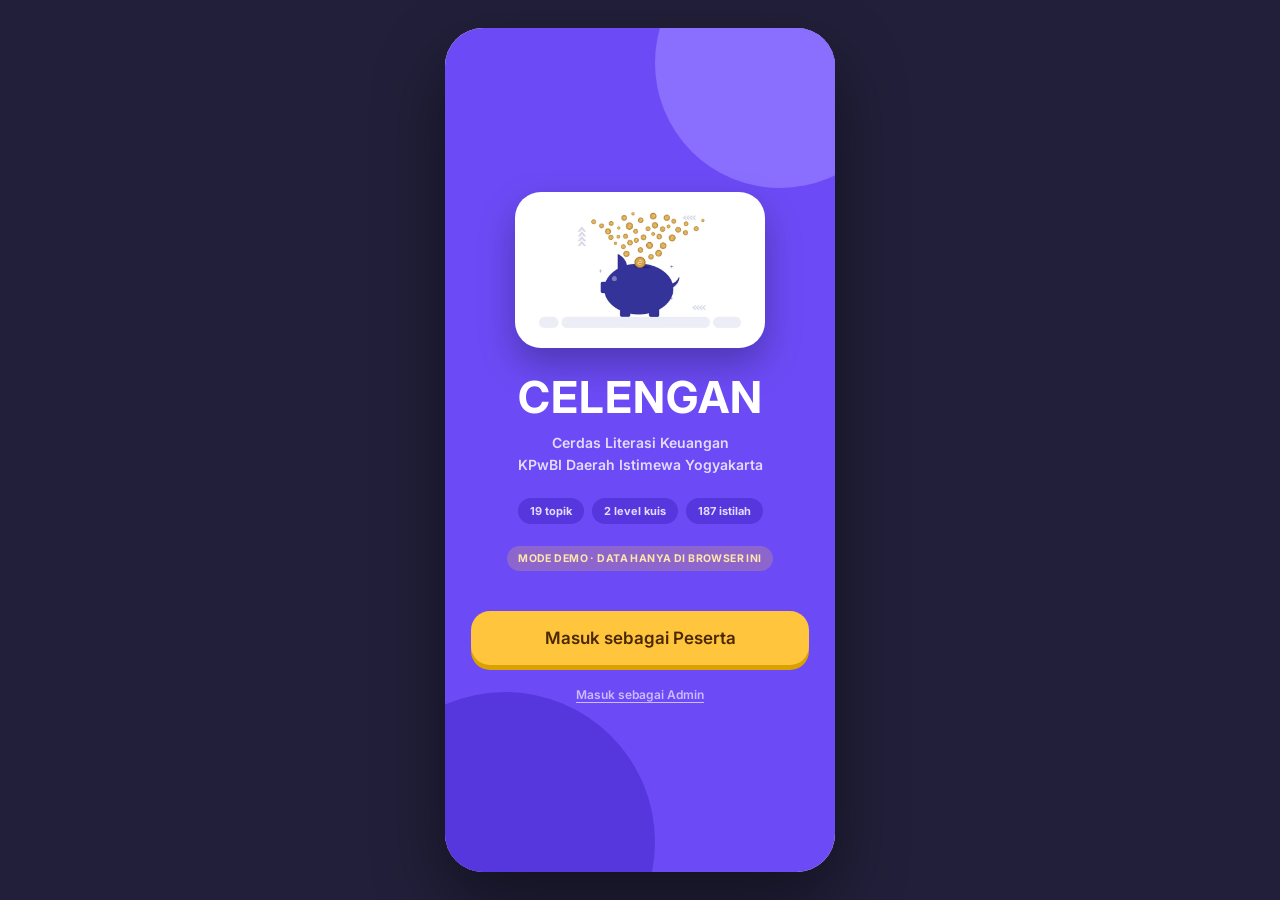
==== public/index.html @ ca81856c "Add files via upload" ====
<!doctype html>
<html lang="id">
<head>
<meta charset="utf-8">
<meta name="viewport" content="width=device-width, initial-scale=1, viewport-fit=cover">
<title>CELENGAN</title>
<meta name="description" content="CELENGAN: Cerdas Literasi Keuangan KPwBI DIY">
<meta name="theme-color" content="#6C4BF6">
<link rel="preconnect" href="https://fonts.googleapis.com">
<link rel="preconnect" href="https://fonts.gstatic.com" crossorigin>
<link rel="stylesheet" href="https://fonts.googleapis.com/css2?family=Inter:wght@400;500;600;700;800&display=swap">
<style>
:root{
  --cream:#FFF7EC; --ink:#1C1B33; --muted:#6B6A85; --line:#EDE7DC; --sand:#F6F0E4;
  --purple:#6C4BF6; --purple-d:#4F32D6; --purple-dd:#3A1FB0; --purple-l:#EFE9FF; --purple-bg:#F5F1FF;
  --green:#047857; --green-d:#03583F; --mint:#34D399; --green-l:#E3F7EF;
  --pink:#D6336C; --pink-d:#A81E51; --pink-l:#FFE9EF; --pink-bg:#FDF2F6;
  --orange:#C2410C; --orange-b:#FF8A3D; --orange-l:#FFEDE0;
  --yellow:#FFC53D; --yellow-l:#FFF3D6; --yellow-t:#8A4B00;
  --stage:#221F3A;
}
*{box-sizing:border-box}
html,body{margin:0;padding:0}
body{
  font-family:Inter,system-ui,-apple-system,'Segoe UI',Roboto,sans-serif;
  background:var(--stage); color:var(--ink);
  -webkit-font-smoothing:antialiased; min-height:100dvh;
}
.stage{min-height:100dvh;display:flex;align-items:center;justify-content:center;padding:24px 16px}
.phone{
  position:relative;width:390px;height:844px;max-width:100%;
  background:var(--cream);border-radius:38px;overflow:hidden;
  box-shadow:0 30px 70px rgba(0,0,0,.45);
}
@media (max-width:460px){
  .stage{padding:0}
  .phone{width:100%;height:100dvh;border-radius:0;box-shadow:none}
}

/* ---------- screens ---------- */
.screen{position:absolute;inset:0;display:none;flex-direction:column;background:var(--cream)}
.screen.on{display:flex;animation:in .26s ease}
@keyframes in{from{opacity:0;transform:translateX(14px)}to{opacity:1;transform:none}}
.body{flex:1;overflow-y:auto;overflow-x:hidden;-webkit-overflow-scrolling:touch}
.pad{padding:0 22px}
.pb{padding-bottom:26px}

/* ---------- atoms ---------- */
button,.btn{font-family:inherit;border:none;background:none;cursor:pointer;color:inherit}
.btn{display:block;width:100%;text-align:center;padding:17px;border-radius:19px;
  font-family:Inter,system-ui,sans-serif;font-size:17px;font-weight:600;transition:transform .1s}
.btn:active{transform:translateY(2px)}
.btn-p{background:var(--purple);color:#fff;box-shadow:0 5px 0 var(--purple-d)}
.btn-g{background:var(--green);color:#fff;box-shadow:0 5px 0 var(--green-d)}
.btn-y{background:var(--yellow);color:#4A2800;box-shadow:0 5px 0 #D9A200}
.btn-o{background:var(--orange);color:#fff;box-shadow:0 5px 0 #8A2C06}
.btn-ghost{background:#fff;border:1px solid var(--line);color:var(--muted);font-size:16px}
.btn-dark{background:var(--ink);color:#fff}
.btn-sm{padding:14px;font-size:15px;border-radius:17px}
.icon-btn{width:40px;height:40px;border-radius:13px;background:#fff;border:1px solid var(--line);
  display:flex;align-items:center;justify-content:center;flex:0 0 auto}
.icon-btn.dk{background:#34324F;border:none}
.icon-btn.gl{background:#fff;border:none}
.row{display:flex;align-items:center;gap:12px}
.col{display:flex;flex-direction:column}
.grow{flex:1;min-width:0}
.sp{flex:1}
h1,h2,h3{margin:0;font-family:Inter,system-ui,sans-serif;font-weight:600}
.label{font-size:12px;font-weight:700;color:var(--muted);letter-spacing:.06em}
.muted{color:var(--muted)}
.card{background:#fff;border:1px solid var(--line);border-radius:20px}
.chip{display:inline-flex;align-items:center;gap:6px;padding:6px 12px;border-radius:999px;
  font-size:11px;font-weight:700;white-space:nowrap}
.bar{height:6px;border-radius:4px;background:var(--line);overflow:hidden}
.bar>i{display:block;height:100%;border-radius:4px;background:var(--green)}

/* ---------- topbar / progress ---------- */
.topbar{display:flex;align-items:center;gap:12px;padding:22px 22px 0}
.steps{display:flex;gap:6px;flex:1}
.steps>i{flex:1;height:6px;border-radius:3px;background:#E7E0F7}
.steps>i.on{background:var(--purple)}

/* ---------- splash ---------- */
#splash{background:var(--purple);justify-content:center;align-items:center;padding:40px 26px;text-align:center}
#splash .blob{position:absolute;border-radius:50%}
.hero-img{border-radius:26px;overflow:hidden;box-shadow:0 16px 36px rgba(0,0,0,.28)}
.hero-img img{display:block;width:100%;height:100%;object-fit:cover}

/* ---------- lists ---------- */
.pick{display:flex;align-items:center;gap:15px;padding:18px;border-radius:22px;background:#fff;
  border:2px solid var(--purple);box-shadow:0 5px 0 var(--purple);text-align:left;width:100%}
.pick.o{border-color:var(--orange);box-shadow:0 5px 0 var(--orange)}
.sq{width:52px;height:52px;border-radius:17px;display:flex;align-items:center;justify-content:center;flex:0 0 auto}
.avatar{border-radius:15px;display:flex;align-items:center;justify-content:center;
  font-family:Inter,system-ui,sans-serif;font-weight:600;flex:0 0 auto}
.name-row{display:flex;align-items:center;gap:13px;padding:13px 15px;border-radius:18px;
  background:#fff;border:1px solid var(--line);width:100%;text-align:left}
.name-row.sel{border:2px solid var(--purple)}
.field{display:flex;align-items:center;gap:10px;padding:0 15px;height:52px;border-radius:17px;
  background:#fff;border:1px solid var(--line)}
.field input{flex:1;min-width:0;border:none;outline:none;background:none;font-family:inherit;font-size:15px;color:var(--ink)}

/* ---------- pin ---------- */
.dots{display:flex;justify-content:center;gap:16px}
.dots>i{width:17px;height:17px;border-radius:50%;background:#fff;border:2px solid #D9CFBF;transition:.15s}
.dots>i.f{background:var(--purple);border-color:var(--purple);transform:scale(1.1)}
.keys{display:grid;grid-template-columns:repeat(3,minmax(0,1fr));gap:11px}
.keys button{height:60px;border-radius:19px;background:#fff;border:1px solid var(--line);
  font-family:Inter,system-ui,sans-serif;font-size:24px;font-weight:500}
.keys button:active{background:var(--purple-l)}
.keys .fn{background:#F2EBDD;border:none;display:flex;align-items:center;justify-content:center}

/* ---------- beranda ---------- */
.head-p{background:var(--purple);border-radius:0 0 26px 26px;padding:22px 22px 20px;color:#fff}
.head-dk{background:var(--ink);border-radius:0 0 26px 26px;padding:20px 22px;color:#fff}
.menu-card{display:flex;align-items:center;gap:15px;padding:18px;border-radius:22px;width:100%;text-align:left}
.tabbar{display:flex;gap:8px;padding:10px 22px calc(18px + env(safe-area-inset-bottom));
  background:#fff;border-top:1px solid var(--line)}
.tab{flex:1;display:flex;flex-direction:column;align-items:center;gap:4px;padding:7px 0;
  font-size:11px;font-weight:700;color:var(--muted)}
.tab.on{color:var(--purple)}

/* ---------- topik grid ---------- */
.filters{display:flex;gap:8px;overflow-x:auto;padding-bottom:2px;scrollbar-width:none}
.filters::-webkit-scrollbar{display:none}
.fchip{padding:8px 14px;border-radius:999px;background:#fff;border:1px solid var(--line);
  font-size:12px;font-weight:600;color:var(--muted);white-space:nowrap}
.fchip.on{background:var(--ink);color:#fff;border-color:var(--ink)}
.tgrid{display:grid;grid-template-columns:repeat(2,minmax(0,1fr));gap:12px}
.topic{background:#fff;border:1px solid var(--line);border-radius:19px;overflow:hidden;text-align:left;width:100%}
.topic.cur{border:2px solid var(--purple)}
.topic .th{position:relative;aspect-ratio:16/10;background:var(--sand)}
.topic .th img{width:100%;height:100%;object-fit:cover;display:block}
.topic .th .chip{position:absolute;top:7px;left:7px;padding:4px 9px;font-size:9px;
  backdrop-filter:blur(4px)}
.topic .tx{padding:11px 12px 13px}
.topic h3{font-family:Inter,sans-serif;font-size:12.5px;font-weight:700;line-height:1.35;
  min-height:34px}

/* ---------- materi ---------- */
.set-row{display:flex;align-items:center;gap:13px;padding:13px 14px;border-radius:18px;
  background:#fff;border:1px solid var(--line);width:100%;text-align:left}
.set-row.cur{border:2px solid var(--purple);box-shadow:0 4px 0 var(--purple)}

/* ---------- flashcard ---------- */
#kartu{background:var(--purple-l)}
.flip{perspective:1400px;width:100%;flex:1;min-height:0;display:flex;align-items:center}
.flip-in{position:relative;width:100%;height:430px;transform-style:preserve-3d;
  transition:transform .55s cubic-bezier(.4,.2,.2,1)}
.flip.done .flip-in{transform:rotateY(180deg)}
.face{position:absolute;inset:0;backface-visibility:hidden;border-radius:26px;overflow:hidden;
  box-shadow:0 14px 30px rgba(79,50,214,.2)}
.face.front{background:#fff;display:flex;flex-direction:column;align-items:center;justify-content:center;
  gap:20px;padding:28px 24px;text-align:center}
.face.back{background:var(--ink);transform:rotateY(180deg);color:#fff;padding:20px;overflow-y:auto}
.note{padding:14px;border-radius:14px;background:#2B2A48}

/* ---------- quiz ---------- */
#quiz-l1{background:var(--pink-bg)}
#quiz-l2{background:var(--purple-bg)}
.basket{flex:1;padding:14px 8px;border-radius:19px;background:#fff;border:2px dashed var(--green);
  display:flex;flex-direction:column;align-items:center;gap:8px;text-align:center;
  font-size:11.5px;font-weight:700;color:var(--green);line-height:1.35}
.basket.p{border-color:var(--purple);color:var(--purple-d)}
.basket.o{border-color:var(--orange);color:var(--orange)}
.basket:active{transform:scale(.97)}
.opt{display:flex;align-items:flex-start;gap:12px;padding:14px 15px;border-radius:17px;background:#fff;
  border:1px solid #DBD0FF;width:100%;text-align:left;font-size:13px;line-height:1.6}
.opt .k{width:26px;height:26px;border-radius:9px;background:var(--purple-l);color:var(--purple-d);
  display:flex;align-items:center;justify-content:center;font-size:12px;font-weight:700;flex:0 0 auto}
.opt.sel{border:2px solid var(--purple);box-shadow:0 4px 0 var(--purple)}
.opt.sel .k{background:var(--purple);color:#fff}
.opt.ok{border:2px solid var(--green);background:var(--green-l)}
.opt.ok .k{background:var(--green);color:#fff}
.opt.no{border:2px solid var(--orange);background:var(--orange-l)}
.opt.no .k{background:var(--orange);color:#fff}
.dotrow{display:flex;gap:4px;justify-content:center;flex-wrap:wrap}
.dotrow>i{width:24px;height:5px;border-radius:3px;background:#F0DDE5}
.qnum{width:29px;height:29px;border-radius:10px;display:flex;align-items:center;justify-content:center;
  font-size:12px;font-weight:700;color:#fff}

/* ---------- result ---------- */
.confetti{position:absolute;border-radius:2px}
.stat{padding:14px 8px;border-radius:17px;text-align:center}
.stat b{display:block;font-family:Inter,system-ui,sans-serif;font-size:23px;font-weight:600}
.stat span{font-size:11px;opacity:.85}

/* ---------- admin ---------- */
#admin{background:#15142A;color:#fff}
.acard{background:#221F3A;border-radius:18px;padding:15px 16px}
.sw{width:46px;height:27px;border-radius:999px;background:#3A3859;position:relative;flex:0 0 auto;transition:.2s}
.sw>i{position:absolute;top:3px;left:3px;width:21px;height:21px;border-radius:50%;background:#fff;transition:.2s}
.sw.on{background:var(--mint)}
.sw.on>i{left:22px}
.stepper{display:flex;align-items:center;gap:10px;background:#15142A;border-radius:12px;padding:5px}
.stepper button{width:30px;height:30px;border-radius:9px;background:#3A3859;color:#fff;font-size:17px;
  display:flex;align-items:center;justify-content:center}
.stepper b{font-family:Inter,system-ui,sans-serif;font-size:17px;min-width:26px;text-align:center}
.qrow{display:flex;align-items:flex-start;gap:11px;padding:12px 13px;border-radius:14px;background:#221F3A}

/* ---------- screen map ---------- */
.mapbtn{position:fixed;right:18px;bottom:18px;z-index:60;display:flex;align-items:center;gap:8px;
  padding:11px 16px;border-radius:999px;background:#fff;color:var(--ink);
  font-size:13px;font-weight:700;box-shadow:0 8px 24px rgba(0,0,0,.35)}
.mapwrap{position:fixed;inset:0;z-index:70;background:rgba(14,13,28,.9);display:none;
  padding:26px 18px;overflow-y:auto}
.mapwrap.on{display:block}
.mapgrid{display:grid;grid-template-columns:repeat(auto-fill,minmax(150px,1fr));gap:10px;
  max-width:760px;margin:0 auto}
.mapgrid button{padding:13px 14px;border-radius:14px;background:#2B2A48;color:#fff;
  font-size:12.5px;font-weight:600;text-align:left;line-height:1.4}
.mapgrid button:hover{background:var(--purple)}
.maphead{max-width:760px;margin:0 auto 14px;display:flex;align-items:center;gap:12px;color:#fff}

/* ================= V3 additions ================= */
.topic .th{background:#fff;border-bottom:1px solid var(--line)}
.topic .th img{object-fit:contain;padding:8px 10px}
.topic.hide{display:none}
.thumb{background:#fff;border:1px solid var(--line);border-radius:13px;overflow:hidden;flex:0 0 auto;display:block}
.thumb img{width:100%;height:100%;object-fit:contain;display:block;padding:3px}
.tabbar .tab{cursor:pointer}
.tabbar .tab svg{display:block}

/* header with illustration panel */
.mhead{background:var(--purple);border-radius:0 0 26px 26px;padding:20px 22px 18px;flex:0 0 auto}
.mimg{margin-top:14px;height:138px;border-radius:20px;background:#fff;overflow:hidden;display:flex;align-items:center;justify-content:center}
.mimg img{max-width:100%;max-height:100%;object-fit:contain;display:block;padding:8px}
.qhead{position:relative;flex:0 0 auto;border-radius:0 0 26px 26px;padding:20px 22px 18px;background:var(--pink)}
.qhead .qimg{position:absolute;right:16px;bottom:14px;width:132px;height:92px;border-radius:16px;background:#fff;overflow:hidden}
.qhead .qimg img{width:100%;height:100%;object-fit:contain;display:block;padding:4px}

/* menu grid */
.mgrid{display:grid;grid-template-columns:repeat(2,minmax(0,1fr));gap:10px}
.mini{display:flex;flex-direction:column;align-items:flex-start;gap:9px;padding:14px;border-radius:19px;background:#fff;border:1px solid var(--line);text-align:left;width:100%}
.mini b{font-size:13px}
.mini span.s{font-size:11px;color:var(--muted);line-height:1.4}
.ico{width:38px;height:38px;border-radius:12px;display:flex;align-items:center;justify-content:center;flex:0 0 auto}

/* daily card */
.daily{display:flex;align-items:center;gap:13px;padding:15px 16px;border-radius:20px;background:var(--yellow);box-shadow:0 5px 0 #D9A200;text-align:left;width:100%;color:#4A2800}
.daily.done{background:var(--yellow-l);box-shadow:none;border:1px dashed #E8C66B}

/* modal sheet + toast */
.modal{position:absolute;inset:0;z-index:30;background:rgba(20,18,40,.55);display:none;align-items:flex-end}
.modal.on{display:flex;animation:fade .2s ease}
@keyframes fade{from{opacity:0}to{opacity:1}}
.sheet{background:#fff;width:100%;border-radius:26px 26px 0 0;padding:10px 22px calc(24px + env(safe-area-inset-bottom));max-height:88%;overflow-y:auto;animation:up .25s ease}
.sheet.dk{background:#221F3A;color:#fff}
@keyframes up{from{transform:translateY(40px)}to{transform:none}}
.grab{width:42px;height:5px;border-radius:3px;background:var(--line);margin:0 auto 14px}
.sheet.dk .grab{background:#3A3859}
.toast{position:absolute;left:16px;right:16px;bottom:96px;z-index:40;display:flex;align-items:center;gap:10px;
  padding:13px 15px;border-radius:15px;background:var(--ink);color:#fff;font-size:12.5px;line-height:1.5;
  box-shadow:0 12px 30px rgba(0,0,0,.3);opacity:0;transform:translateY(10px);transition:.22s;pointer-events:none}
.toast.on{opacity:1;transform:none;pointer-events:auto}
.toast button{margin-left:auto;color:var(--yellow);font-weight:700;font-size:12.5px;flex:0 0 auto}

/* forms */
.inp{width:100%;height:50px;border-radius:15px;border:1px solid var(--line);background:#fff;padding:0 15px;
  font-family:inherit;font-size:15px;color:var(--ink);outline:none}
.inp:focus{border-color:var(--purple)}
textarea.inp{height:88px;padding:12px 15px;resize:none;line-height:1.5}
.sheet.dk .inp{background:#15142A;border-color:#3A3859;color:#fff}
.flabel{display:block;font-size:12px;font-weight:700;color:var(--muted);margin:14px 0 7px}
.sheet.dk .flabel{color:#A8A5C4}
.seg{display:flex;gap:6px;padding:4px;border-radius:14px;background:var(--sand)}
.seg button{flex:1;padding:10px 6px;border-radius:11px;font-size:12.5px;font-weight:700;color:var(--muted)}
.seg button.on{background:#fff;color:var(--purple-d);box-shadow:0 2px 6px rgba(0,0,0,.08)}
.sheet.dk .seg{background:#15142A}
.sheet.dk .seg button.on{background:var(--purple);color:#fff}
input[type=range]{width:100%;accent-color:var(--purple)}
.money{position:relative}
.money span{position:absolute;left:15px;top:50%;transform:translateY(-50%);font-weight:700;color:var(--muted);font-size:14px}
.money .inp{padding-left:42px}
.result{padding:18px;border-radius:20px;background:var(--ink);color:#fff}
.result .big{font-family:Inter,system-ui,sans-serif;font-size:30px;font-weight:600;line-height:1.1}
.kv{display:flex;justify-content:space-between;gap:10px;font-size:12.5px;padding:8px 0;border-bottom:1px dashed #3A3859}
.kv:last-child{border-bottom:none}
.kv span{color:#A8A5C4}
.chk{display:flex;align-items:flex-start;gap:12px;padding:13px 14px;border-radius:16px;background:#fff;border:1px solid var(--line);width:100%;text-align:left;font-size:12.5px;line-height:1.55}
.chk .bx{width:22px;height:22px;border-radius:7px;border:2px solid #D9CFBF;flex:0 0 auto;display:flex;align-items:center;justify-content:center}
.chk.on{border-color:var(--orange);background:var(--orange-l)}
.chk.on .bx{background:var(--orange);border-color:var(--orange)}
.gauge{height:12px;border-radius:6px;background:linear-gradient(90deg,var(--mint) 0 50%,var(--yellow) 50% 66.7%,#FF7B5C 66.7% 100%);position:relative}
.gauge i{position:absolute;top:-5px;width:4px;height:22px;border-radius:2px;background:#fff;box-shadow:0 0 0 2px var(--ink);transition:left .3s}
.bars{display:flex;align-items:flex-end;gap:6px;height:110px;margin-top:14px}
.bars>div{flex:1;display:flex;flex-direction:column;justify-content:flex-end;height:100%;gap:4px;align-items:center}
.bars i{display:block;width:100%;border-radius:6px 6px 3px 3px;background:var(--purple);position:relative;overflow:hidden}
.bars i b{position:absolute;left:0;right:0;bottom:0;background:var(--mint)}
.bars span{font-size:9.5px;color:#A8A5C4}

/* glossary */
.gl-item{background:#fff;border:1px solid var(--line);border-radius:16px;padding:13px 15px;width:100%;text-align:left}
.gl-item b{font-size:13.5px}
.gl-item p{margin:6px 0 0;font-size:12.5px;color:var(--muted);line-height:1.6;display:none}
.gl-item.on{border-color:var(--purple)}
.gl-item.on p{display:block}


/* misc */
.shake{animation:shake .4s}
@keyframes shake{0%,100%{transform:none}20%,60%{transform:translateX(-8px)}40%,80%{transform:translateX(8px)}}
.err{color:var(--orange);font-size:12.5px;font-weight:600;text-align:center;min-height:18px;margin-top:10px}
.empty{padding:26px 18px;border-radius:18px;border:1px dashed #D9CFBF;background:var(--sand);text-align:center;font-size:12.5px;color:var(--muted);line-height:1.6}
.bm{width:40px;height:40px;border-radius:13px;background:#fff;display:flex;align-items:center;justify-content:center;flex:0 0 auto}
.cardimg{width:156px;height:98px;border-radius:18px;overflow:hidden;background:var(--purple-bg)}
.cardimg img{width:100%;height:100%;object-fit:contain;display:block;padding:6px}
.qtile{padding:14px;border-radius:16px;background:#fff;border:1px solid var(--line)}
.opt:disabled{cursor:default}
.adm-row{display:flex;align-items:center;gap:11px;padding:12px 13px;border-radius:14px;background:#221F3A}
.mapgrid button.reset{background:var(--orange);grid-column:1/-1;text-align:center}
.rowbtn{display:flex;align-items:center;gap:12px;padding:14px 15px;border-radius:17px;background:#fff;border:1px solid var(--line);width:100%;text-align:left}

.qhead{min-height:150px}
.gauge-lbl{position:relative;height:14px}
.topic{display:block}
.topic .th{display:block;aspect-ratio:16/10;overflow:hidden}
.topic .tx{display:block}
.topic .th img{height:100%}
@media (max-width:460px){
  .mapbtn{left:0;right:auto;top:44%;bottom:auto;padding:12px 5px;gap:6px;border-radius:0 12px 12px 0;writing-mode:vertical-rl;font-size:10.5px;opacity:.9;box-shadow:0 4px 14px rgba(0,0,0,.25)}
  .mapbtn svg{width:13px;height:13px}
}

/* V4: Inter typography */
h1,h2,h3{font-weight:700;letter-spacing:-.015em}

/* V5: dropdown pencarian nama */
.ddwrap{position:relative}
.dd{position:absolute;left:0;right:0;top:calc(100% + 6px);z-index:5;background:#fff;border:1px solid var(--line);border-radius:16px;
  box-shadow:0 14px 30px rgba(28,27,51,.14);overflow:hidden;max-height:320px;overflow-y:auto}
.dd-item{display:flex;align-items:center;gap:11px;width:100%;padding:10px 13px;text-align:left;font-size:14px;color:var(--ink);border-bottom:1px solid var(--line)}
.dd-item:last-child{border-bottom:none}
.dd-item:hover,.dd-item:focus-visible{background:var(--purple-bg);outline:none}
.dd-item b{color:var(--purple-d)}
.dd-empty,.dd-more{padding:13px 15px;font-size:12px;color:var(--muted);line-height:1.5}
.dd-more{background:var(--sand);border-top:1px solid var(--line)}

/* V6: kotak segera hadir */
.mini.soon{background:var(--sand);border-style:dashed;cursor:not-allowed;opacity:.72;filter:grayscale(.6)}
.mini.soon b{color:var(--muted)}
.soon-tag{font-size:9px;font-weight:800;letter-spacing:.06em;color:var(--muted);background:#fff;border:1px solid var(--line);border-radius:999px;padding:4px 8px;white-space:nowrap}
/* ===== v7: versi deploy ===== */
.busy{position:absolute;inset:0;z-index:60;display:none;align-items:center;justify-content:center;background:rgba(255,247,236,.55)}
.busy.on{display:flex}
.busy i{width:38px;height:38px;border-radius:50%;border:4px solid var(--purple-l);border-top-color:var(--purple);animation:spin .8s linear infinite}
@keyframes spin{to{transform:rotate(360deg)}}
button:disabled{opacity:.55}
.demo-chip{display:inline-flex;align-items:center;gap:6px;padding:6px 11px;border-radius:999px;background:rgba(255,197,61,.22);color:#FFE6A8;font-size:10.5px;font-weight:700;letter-spacing:.04em}

/* belajar: pilihan cara belajar */
.mode{display:flex;align-items:center;gap:13px;width:100%;text-align:left;padding:14px 15px;border-radius:19px;background:#fff;border:1px solid var(--line);box-shadow:0 3px 0 var(--line)}
.mode .mi{width:46px;height:46px;border-radius:15px;display:flex;align-items:center;justify-content:center;flex:0 0 auto}
.mode b{display:block;font-size:14.5px}
.mode .s{display:block;margin-top:2px;font-size:11.5px;color:var(--muted);line-height:1.45}
.mode .t{font-size:11px;font-weight:700;color:var(--muted);white-space:nowrap}
.mode.done{border-color:#BFE8D7;box-shadow:0 3px 0 #BFE8D7}
.tick{width:22px;height:22px;border-radius:50%;background:var(--green);display:inline-flex;align-items:center;justify-content:center;flex:0 0 auto}
.tmode{display:flex;gap:4px;margin-top:7px}
.tmode i{flex:1;height:5px;border-radius:3px;background:var(--line)}
.tmode i.on{background:var(--green)}

/* mode baca */
.read h2{font-size:17px;margin-top:22px;padding-top:16px;border-top:1px solid var(--line)}
.read h3{font-size:14.5px;margin-top:16px}
.read p{margin:6px 0 0;font-size:13.5px;line-height:1.7;color:#35344F}
.read .fx{margin-top:10px;padding:11px 14px;border-radius:14px;background:var(--ink);color:var(--yellow);font-size:13.5px;font-weight:600;line-height:1.5}
.read .fx small,.read .ex small{display:block;font-size:10px;font-weight:700;letter-spacing:.06em;color:#A8A5C4;margin-bottom:4px}
.read .ex{margin-top:10px;padding:11px 14px;border-radius:14px;background:var(--yellow-l);font-size:13px;line-height:1.6;color:#4A2800}
.read .ex small{color:var(--yellow-t)}
.keybox{margin-top:22px;padding:16px;border-radius:19px;background:var(--green-l);border:1px solid #BFE8D7}
.keybox ul{margin:10px 0 0;padding:0;list-style:none;display:flex;flex-direction:column;gap:9px}
.keybox li{display:flex;gap:10px;font-size:13.5px;line-height:1.55;color:#03583F}
.keybox li b{width:22px;height:22px;border-radius:7px;background:var(--green);color:#fff;font-size:11.5px;display:flex;align-items:center;justify-content:center;flex:0 0 auto;margin-top:1px}

/* mitos atau fakta */
.mtop{display:flex;align-items:center;gap:12px;padding:22px 22px 0;flex:0 0 auto}
.deck{position:relative;flex:1;margin:16px 22px 0;min-height:290px}
.mcard{position:absolute;inset:0;border-radius:26px;background:#fff;box-shadow:0 14px 34px rgba(168,30,81,.16);display:flex;flex-direction:column;align-items:center;justify-content:center;
  padding:26px 24px;text-align:center;touch-action:none;user-select:none;-webkit-user-select:none;cursor:grab}
.mcard.back2{transform:translateY(14px) scale(.94);opacity:.6;box-shadow:none}
.mcard .q{font-size:21px;font-weight:700;line-height:1.4;letter-spacing:-.01em}
.stamp{position:absolute;top:22px;padding:6px 12px;border-radius:10px;border:3px solid;font-weight:800;font-size:16px;letter-spacing:.05em;opacity:0;transform:rotate(-10deg)}
.stamp.m{right:20px;color:var(--orange);border-color:var(--orange)}
.stamp.f{left:20px;color:var(--green);border-color:var(--green);transform:rotate(10deg)}
.mbtns{display:flex;gap:12px;padding:18px 22px 6px;flex:0 0 auto}
.mbtn{flex:1;padding:15px;border-radius:18px;font-size:16px;font-weight:800;display:flex;align-items:center;justify-content:center;gap:8px}
.mbtn.m{background:var(--orange-l);color:var(--orange);box-shadow:0 4px 0 #F2C4A6}
.mbtn.f{background:var(--green-l);color:var(--green);box-shadow:0 4px 0 #B8E6D3}
.swipehint{text-align:center;font-size:12px;color:var(--muted);padding:6px 22px 20px;flex:0 0 auto}
.fb{position:absolute;inset:0;border-radius:26px;display:flex;flex-direction:column;padding:26px 24px;color:#fff;animation:pop .25s ease}
@keyframes pop{from{transform:scale(.96);opacity:0}to{transform:none;opacity:1}}
.fb .v{font-size:13px;font-weight:800;letter-spacing:.06em;opacity:.9}
.fb h2{font-size:28px;margin-top:6px;color:#fff}
.fb p{font-size:15.5px;line-height:1.55;margin:14px 0 0}
.fb .btn{margin-top:auto}

/* kamu pilih apa */
.chat{margin:14px 22px 0;border-radius:22px;background:#E9E3D6;padding:14px;display:flex;flex-direction:column;gap:8px}
.chathead{display:flex;align-items:center;gap:10px;padding:2px 2px 8px;border-bottom:1px solid rgba(0,0,0,.06)}
.chathead .av{width:34px;height:34px;border-radius:50%;background:var(--pink);color:#fff;display:flex;align-items:center;justify-content:center;font-weight:800;font-size:13px;flex:0 0 auto}
.bub{align-self:flex-start;max-width:86%;background:#fff;border-radius:4px 16px 16px 16px;padding:10px 12px;font-size:14px;line-height:1.45;box-shadow:0 1px 1px rgba(0,0,0,.06)}
.bub small{display:block;text-align:right;font-size:10px;color:var(--muted);margin-top:3px}
.copt{display:flex;align-items:center;gap:12px;padding:15px;border-radius:18px;background:#fff;border:2px solid #DBD0FF;text-align:left;font-size:14px;font-weight:600;line-height:1.45;width:100%}
.copt .k{width:30px;height:30px;border-radius:10px;background:var(--purple-l);color:var(--purple-d);display:flex;align-items:center;justify-content:center;font-weight:800;flex:0 0 auto}
.cres{margin-top:12px;border-radius:20px;padding:17px;color:#fff;animation:pop .25s ease}
.cres .v{font-size:11.5px;font-weight:800;letter-spacing:.06em;opacity:.9}
.cres h3{font-size:19px;margin-top:4px}
.cres p{font-size:14px;line-height:1.55;margin:8px 0 0}

/* layar selesai modul */
.take{display:flex;gap:12px;align-items:flex-start;padding:13px 14px;border-radius:16px;background:var(--green-d);font-size:13.5px;line-height:1.5;color:#fff}
.take b.n{width:24px;height:24px;border-radius:8px;background:var(--mint);color:#04372A;display:flex;align-items:center;justify-content:center;font-size:12px;flex:0 0 auto;margin-top:1px}

/* kamus */
.gl-head{margin-top:18px;display:flex;align-items:center;gap:10px}
.gl-head:first-child{margin-top:4px}
.gl-head b{font-size:12px;font-weight:700;letter-spacing:.05em;color:var(--muted);text-transform:uppercase}
.gl-head span{font-size:11px;color:var(--muted)}

/* saran */
.saran-card{margin-top:20px;padding:16px;border-radius:20px;background:#fff;border:1px dashed #CFC3FF;display:flex;align-items:center;gap:13px}
.stars{display:flex;gap:8px;margin-top:4px}
.stars button{width:44px;height:44px;border-radius:14px;background:var(--sand);display:flex;align-items:center;justify-content:center}
.stars button.on{background:var(--yellow-l)}

/* kuis */
.qhead .back-on-head{position:relative;z-index:2;margin-bottom:12px;background:rgba(255,255,255,.2);border:none}
.period{margin-top:14px;padding:13px 15px;border-radius:17px;background:var(--yellow-l);display:flex;gap:10px;align-items:flex-start;font-size:12px;line-height:1.55;color:#4A2800}
.warnbox{margin-top:14px;padding:12px 14px;border-radius:15px;background:var(--orange-l);color:#7A2A05;font-size:12px;line-height:1.6;display:flex;gap:9px;align-items:flex-start}

/* admin */
.dinp{width:100%;height:46px;border-radius:13px;border:1px solid #3A3859;background:#15142A;color:#fff;padding:0 12px;font-family:inherit;font-size:14px;color-scheme:dark}
.tabs2{display:flex;gap:6px;padding:4px;border-radius:14px;background:#15142A}
.tabs2 button{flex:1;padding:10px 6px;border-radius:11px;font-size:12.5px;font-weight:700;color:#A8A5C4}
.tabs2 button.on{background:var(--purple);color:#fff}
.lv-chip{display:inline-flex;align-items:center;padding:3px 8px;border-radius:8px;font-size:10px;font-weight:700}
.sheet.dk textarea.inp{height:76px}
.sheet .cols2{display:grid;grid-template-columns:1fr 1fr;gap:8px}
.mini-wide{display:flex;align-items:center;gap:12px;margin-top:10px;padding:13px 14px;border-radius:19px;background:var(--sand);border:1px dashed #D9CFBF;opacity:.75;filter:grayscale(.6);cursor:not-allowed}

/* v8: tipe soal Level 1 */
.qcard{margin-top:14px;padding:20px 18px;border-radius:22px;background:var(--ink);color:#fff;box-shadow:0 12px 24px rgba(79,50,214,.18);position:relative}
.qcard p{margin:0;font-size:16.5px;font-weight:600;line-height:1.5}
.qcard .qmark{width:40px;height:40px;border-radius:13px;background:#fff;display:flex;align-items:center;justify-content:center;margin-bottom:12px}
.qcard.bs{background:#fff;color:var(--ink);border:2px solid #BFE8D7;box-shadow:0 6px 0 #BFE8D7}
.qcard.bs .qmark{background:var(--green-l)}
.qcard.calc{background:#2A1F05;background:linear-gradient(160deg,#3A2A06,#1C1B33)}
.qcard.calc .qmark{background:var(--yellow)}
.bsbtn{flex:1;padding:20px 10px;border-radius:20px;color:#fff;font-size:17px;font-weight:800;display:flex;align-items:center;justify-content:center;gap:8px;letter-spacing:.03em}
.bsbtn.b{background:var(--green);box-shadow:0 5px 0 var(--green-d)}
.bsbtn.s{background:var(--orange);box-shadow:0 5px 0 #8A2C06}
.bsbtn:active{transform:translateY(2px)}
.numgrid{display:grid;grid-template-columns:1fr 1fr}
.opt.num{flex-direction:column;align-items:flex-start;gap:6px;font-size:16px;font-weight:700;font-family:Inter,sans-serif}
.opt.num .k{width:22px;height:22px;font-size:11px}

/* v9: mode baca lebih kaya */
.read .rpts{margin:10px 0 0;padding:0 0 0 2px;list-style:none;display:flex;flex-direction:column;gap:7px}
.read .rpts li{position:relative;padding-left:18px;font-size:13.5px;line-height:1.6;color:#35344F}
.read .rpts li:before{content:'';position:absolute;left:3px;top:8px;width:7px;height:7px;border-radius:50%;background:var(--purple)}
.read .rtip{margin-top:10px;padding:11px 14px;border-radius:14px;background:var(--green-l);font-size:13px;line-height:1.6;color:#03583F}
.read .rwarn{margin-top:10px;padding:11px 14px;border-radius:14px;background:var(--orange-l);font-size:13px;line-height:1.6;color:#7A2A05}
.read .rtip small,.read .rwarn small{display:block;font-size:10px;font-weight:700;letter-spacing:.06em;margin-bottom:4px;opacity:.8}
.toc{margin-top:14px;padding:14px 15px;border-radius:17px;background:#fff;border:1px solid var(--line);display:flex;flex-direction:column;gap:8px}
.toc-i{display:flex;gap:10px;align-items:center;font-size:13px;font-weight:600}
.toc-i b{width:22px;height:22px;border-radius:7px;background:var(--purple-l);color:var(--purple-d);display:flex;align-items:center;justify-content:center;font-size:11px;flex:0 0 auto}
.toc-i i{font-style:normal;font-weight:500;color:var(--muted);font-size:11.5px}

</style>
</head>
<body>
<div class="stage">
<div class="phone" id="phone">
<section class="screen on" id="splash"></section>
<section class="screen" id="login-kategori"></section>
<section class="screen" id="login-nama"></section>
<section class="screen" id="login-pin"></section>
<section class="screen" id="login-admin"></section>
<section class="screen" id="beranda"></section>
<section class="screen" id="belajar-topik"></section>
<section class="screen" id="belajar-materi"></section>
<section class="screen" id="modul-baca"></section>
<section class="screen" id="modul-mf" style="background:var(--pink-bg);color:inherit"></section>
<section class="screen" id="modul-pilih" style="background:var(--purple-bg);color:inherit"></section>
<section class="screen" id="modul-selesai" style="background:var(--green);color:inherit"></section>
<section class="screen" id="quiz-level"></section>
<section class="screen" id="quiz-contoh"></section>
<section class="screen" id="quiz-l1" style="background:var(--pink-bg);color:inherit"></section>
<section class="screen" id="quiz-feedback"></section>
<section class="screen" id="quiz-l2" style="background:var(--purple-bg);color:inherit"></section>
<section class="screen" id="quiz-hasil" style="background:var(--purple-d);color:inherit"></section>
<section class="screen" id="quiz-review"></section>
<section class="screen" id="kamus"></section>
<section class="screen" id="profil"></section>
<section class="screen" id="admin" style="background:#15142A;color:#fff"></section>
<section class="screen" id="admin-leaderboard" style="background:#15142A;color:#fff"></section>
<section class="screen" id="admin-materi" style="background:#15142A;color:#fff"></section>
<section class="screen" id="admin-peserta" style="background:#15142A;color:#fff"></section>
<section class="screen" id="admin-soal" style="background:#15142A;color:#fff"></section>
<section class="screen" id="admin-saran" style="background:#15142A;color:#fff"></section>
<div class="modal" id="modal"><div class="sheet" id="sheet"></div></div>
<div class="toast" id="toast" role="status" aria-live="polite"></div>
<div class="busy" id="busy" aria-hidden="true"><i></i></div>
</div>
</div>
<script src="config.js"></script>
<script>
/* ================= CONTENT DATA ================= */
var IMG = {
  pig:'[data-uri]', shield:'[data-uri]', monitor:'[data-uri]', trading:'[data-uri]',
  magnifier:'[data-uri]', elderly:'[data-uri]', presenter:'[data-uri]', checklist:'[data-uri]',
  t_dasar:'[data-uri]', t_investasi:'[data-uri]', t_utang:'[data-uri]', t_ilegal:'[data-uri]',
  t_emas:'[data-uri]', t_reksadana:'[data-uri]', t_tujuan:'[data-uri]', t_digital:'[data-uri]', t_aman:'[data-uri]',
  t_pajak:'[data-uri]', t_syariah:'[data-uri]', t_kripto:'[data-uri]', t_moneter:'[data-uri]', t_teknikal:'[data-uri]', h_kasus:'[data-uri]', h_selesai:'[data-uri]'
};

var TOPICS = []; /* diisi oleh materi_*.js */

/* ---------- Kuis Level 1 (3 keranjang) ---------- */
var BASKETS = [
  {k:'likuid', name:'Aset Likuid', cls:'', color:'var(--green)'},
  {k:'invest', name:'Aset Investasi', cls:'p', color:'var(--purple-d)'},
  {k:'utang', name:'Kewajiban / Utang', cls:'o', color:'var(--orange)'}
];
/* ================= MATERI 1: dasar, tujuan, nabung, utang, digital =================
   Struktur kartu: q (judul), a (penjelasan), f (rumus), ex (contoh), pts (poin), tip (tips), warn (hati-hati)
*/
TOPICS.push(
 {id:'dasar', title:'Keuangan Dasar', cat:'wajib', img:'t_dasar',
  desc:'Pondasi semua keputusan keuangan: membaca arus kas, menyusun anggaran, menghitung kekayaan bersih, dan memeriksa kesehatan keuangan secara berkala.',
  src:'OJK, Buku Seri Literasi Keuangan Jilid 1 (sikapiuangmu.ojk.go.id) · Bank Indonesia, Edukasi Keuangan · CFP Board, Financial Planning Competency Handbook · Consumer Financial Protection Bureau (CFPB), Your Money Your Goals',
  sets:[
   {name:'Arus Kas & Anggaran', cards:[
    {q:'Apa itu <b>arus kas pribadi</b> dan kenapa penting?', a:'Arus kas adalah selisih uang masuk (gaji, tunjangan, usaha sampingan) dan uang keluar dalam satu periode. Arus kas positif berarti ada sisa untuk ditabung, berinvestasi, atau melunasi utang lebih cepat. Arus kas negatif berarti pengeluaran ditutup dari tabungan atau utang, dan kalau berlangsung lama akan menggerus kondisi keuangan.',
     f:'Arus kas bersih = Total pemasukan − Total pengeluaran',
     ex:'Gaji bersih Rp8 juta, pengeluaran Rp6,5 juta. Arus kas bersih +Rp1,5 juta per bulan atau Rp18 juta per tahun yang bisa diarahkan ke tujuan keuangan.',
     tip:'Hitung arus kas memakai angka bersih yang benar-benar masuk rekening, setelah potongan pajak dan iuran.'},
    {q:'Bagaimana memakai pola anggaran <b>50/30/20</b>?', a:'Penghasilan bersih dibagi tiga: 50% kebutuhan pokok, 30% keinginan, dan 20% tabungan, investasi, atau pelunasan utang. Porsinya fleksibel. Orang yang tinggal di kota dengan biaya hidup tinggi mungkin butuh 60% untuk kebutuhan, sehingga porsi keinginan yang dikurangi. Yang tidak boleh dikorbankan adalah pos tabungan.',
     f:'50% kebutuhan + 30% keinginan + 20% tabungan/investasi/utang',
     ex:'Gaji bersih Rp7 juta: kebutuhan Rp3,5 juta (sewa, makan, transport, listrik), keinginan Rp2,1 juta (nongkrong, langganan streaming, hobi), tabungan Rp1,4 juta.',
     pts:['Kebutuhan: hal yang tetap harus dibayar walau penghasilan turun.','Keinginan: hal yang menambah kenyamanan dan bisa ditunda.','Cicilan konsumtif masuk pos kebutuhan karena wajib dibayar, sehingga makin besar cicilan makin sempit ruang anggaran.']},
    {q:'Apa bedanya anggaran <b>50/30/20</b>, <b>amplop</b>, dan <b>zero-based</b>?', a:'Tiga metode populer dengan gaya berbeda. Pola 50/30/20 cocok untuk pemula karena sederhana. Metode amplop membagi uang ke pos tertentu (fisik atau rekening terpisah) dan berhenti belanja saat amplopnya habis. Zero-based budgeting memberi tugas pada setiap rupiah sampai sisa anggaran nol, cocok untuk orang yang ingin kontrol penuh.',
     pts:['50/30/20: cepat, cukup tiga pos.','Amplop: ampuh menahan belanja impulsif, bisa memakai fitur "kantong" di aplikasi bank.','Zero-based: paling detail, butuh pencatatan rutin.'],
     tip:'Pilih metode yang paling mungkin kamu jalankan selama 3 bulan. Metode terbaik adalah yang konsisten dipakai.'},
    {q:'Kenapa menabung sebaiknya di <b>awal bulan</b>?', a:'Prinsip "pay yourself first": sisihkan tabungan begitu gaji masuk, baru belanjakan sisanya. Menabung dari sisa belanja cenderung gagal karena pengeluaran menyesuaikan saldo yang tersedia. Cara paling efektif adalah autodebet atau transfer terjadwal ke rekening tabungan terpisah di tanggal gajian.',
     ex:'Atur autodebet Rp1 juta setiap tanggal 26 ke rekening tabungan. Dalam setahun terkumpul Rp12 juta tanpa perlu mengandalkan niat setiap bulan.'}
   ]},
   {name:'Kekayaan Bersih & Rasio Kesehatan', cards:[
    {q:'Apa itu <b>kekayaan bersih</b> (net worth)?', a:'Total aset dikurangi total utang. Angka ini lebih menggambarkan kesehatan keuangan dibanding besar gaji, karena gaji besar bisa habis untuk cicilan. Kekayaan bersih bisa negatif, misalnya bagi yang baru lulus dengan utang pendidikan, dan yang penting adalah arahnya naik dari tahun ke tahun.',
     f:'Kekayaan bersih = Total aset − Total utang',
     ex:'Aset: tabungan Rp20 juta, reksa dana Rp15 juta, motor Rp12 juta (nilai jual sekarang). Utang: sisa cicilan motor Rp6 juta, kartu kredit Rp3 juta. Kekayaan bersih = Rp47 juta − Rp9 juta = Rp38 juta.',
     tip:'Nilai aset memakai harga jual hari ini, bukan harga beli. Kendaraan nilainya turun setiap tahun.'},
    {q:'Apa beda <b>aset likuid</b>, <b>aset investasi</b>, dan <b>aset guna</b>?', a:'Aset likuid mudah dicairkan tanpa kehilangan banyak nilai, misalnya tabungan, deposito jangka pendek, dan reksa dana pasar uang. Aset investasi ditujukan untuk tumbuh dalam jangka panjang, misalnya saham, obligasi, dan emas. Aset guna dipakai sehari-hari dan cenderung turun nilainya, misalnya kendaraan, gawai, dan perabot.',
     pts:['Likuid: untuk dana darurat dan kebutuhan jangka pendek.','Investasi: untuk tujuan jangka menengah dan panjang.','Guna: memberi manfaat, tetapi jangan dihitung sebagai sumber dana darurat.']},
    {q:'Rasio apa saja untuk <b>cek kesehatan keuangan</b>?', a:'Perencana keuangan memakai beberapa rasio sederhana sebagai "medical check-up" keuangan. Angka patokan berikut adalah panduan umum, bukan aturan baku.',
     pts:['Rasio tabungan: tabungan ÷ penghasilan, idealnya minimal 10 sampai 20%.','Rasio likuiditas: aset likuid ÷ pengeluaran bulanan, idealnya 3 sampai 6 kali.','Rasio cicilan: total cicilan ÷ penghasilan bersih, idealnya maksimal 30%.','Rasio utang terhadap aset: total utang ÷ total aset, makin kecil makin sehat.'],
     ex:'Penghasilan Rp10 juta, menabung Rp1,5 juta (15%), aset likuid Rp25 juta dengan pengeluaran Rp6 juta (4,2 bulan), cicilan Rp2 juta (20%). Ketiganya masih dalam batas sehat.'},
    {q:'Seberapa sering keuangan perlu <b>dievaluasi</b>?', a:'Catat pengeluaran setiap hari atau minggu, tinjau anggaran setiap bulan, dan hitung ulang kekayaan bersih serta rasio kesehatan minimal setahun sekali. Evaluasi juga perlu setiap ada perubahan besar: menikah, punya anak, pindah kerja, atau mulai mencicil rumah.',
     tip:'Jadwalkan "rapat keuangan" 30 menit di awal setiap bulan. Bandingkan rencana dan realisasi, lalu putuskan satu perbaikan kecil.'}
   ]},
   {name:'Kebiasaan & Bias Perilaku', cards:[
    {q:'Apa itu <b>lifestyle inflation</b>?', a:'Kecenderungan menaikkan gaya hidup setiap kali penghasilan naik, sehingga tabungan tidak ikut bertambah. Kenaikan gaji habis untuk kendaraan baru, tempat nongkrong yang lebih mahal, atau gawai terbaru.',
     ex:'Gaji naik Rp1 juta. Jika separuhnya (Rp500 ribu) langsung dialihkan ke investasi, dalam 10 tahun dengan imbal hasil 6% per tahun terkumpul sekitar Rp82 juta.',
     tip:'Terapkan aturan "naik gaji, naik tabungan": setiap kenaikan penghasilan, minimal separuhnya langsung masuk pos tabungan.'},
    {q:'Bias perilaku apa yang sering <b>menjebak</b> keputusan keuangan?', a:'Ilmu ekonomi perilaku menunjukkan keputusan keuangan sering dipengaruhi emosi dan jalan pintas berpikir. Mengenali bias membantu kita mengambil jeda sebelum memutuskan.',
     pts:['Present bias: lebih menghargai kesenangan sekarang dibanding manfaat masa depan.','Herding: ikut-ikutan karena banyak orang melakukannya, misalnya membeli saham yang sedang viral.','Anchoring: terpaku pada angka pertama, misalnya merasa "murah" karena ada coretan harga diskon.','Loss aversion: rasa sakit rugi terasa dua kali lebih kuat dari senangnya untung, sehingga orang enggan menjual investasi yang jelas buruk.'],
     tip:'Untuk pembelian besar yang tidak mendesak, terapkan aturan tunggu 72 jam.'},
    {q:'Kenapa <b>paylater dan cicilan kecil</b> terasa ringan?', a:'Cicilan kecil memecah harga besar sehingga terasa terjangkau, padahal totalnya tetap sama atau lebih mahal karena bunga dan biaya layanan. Banyak cicilan kecil yang menumpuk bisa membuat rasio cicilan diam-diam melewati batas aman.',
     ex:'Lima cicilan "cuma" Rp300 ribu per bulan berarti Rp1,5 juta. Pada gaji Rp6 juta, itu sudah 25% penghasilan.',
     warn:'Riwayat pembayaran paylater tercatat di SLIK OJK. Telat bayar dapat mempersulit pengajuan KPR atau kredit lain.'}
   ]}
  ]},

 {id:'tujuan', title:'Perencanaan Tujuan Keuangan', cat:'wajib', img:'t_tujuan',
  desc:'Mengubah keinginan menjadi rencana terukur: menetapkan tujuan SMART, menghitung target dengan memperhitungkan inflasi, dan memilih instrumen sesuai jangka waktu.',
  src:'OJK, Buku Seri Literasi Keuangan Jilid 1 · CFP Board, Financial Planning Process · FINRA Investor Education, Saving and Investing · Investopedia, Time Value of Money',
  sets:[
   {name:'Menetapkan Tujuan', cards:[
    {q:'Apa itu tujuan keuangan <b>SMART</b>?', a:'Tujuan yang Specific (jelas), Measurable (terukur dalam rupiah), Achievable (realistis), Relevant (penting bagimu), dan Time-bound (punya tenggat). "Ingin punya rumah" belum SMART. "Mengumpulkan uang muka rumah Rp100 juta dalam 4 tahun" sudah SMART.',
     ex:'Target Rp100 juta dalam 48 bulan tanpa memperhitungkan imbal hasil berarti menabung sekitar Rp2,1 juta per bulan. Jika angka itu terlalu berat, ubah tenggat atau nilai targetnya.'},
    {q:'Bagaimana mengelompokkan tujuan berdasarkan <b>jangka waktu</b>?', a:'Jangka waktu menentukan instrumen yang cocok. Makin panjang waktunya, makin besar ruang untuk instrumen yang berfluktuasi karena ada waktu untuk pulih.',
     pts:['Jangka pendek (di bawah 1 tahun): liburan, gawai, biaya acara. Tabungan, deposito, reksa dana pasar uang.','Jangka menengah (1 sampai 5 tahun): uang muka rumah, pernikahan. Reksa dana pendapatan tetap, SBN ritel, deposito.','Jangka panjang (di atas 5 tahun): pendidikan anak, pensiun. Reksa dana saham, saham, campuran yang terdiversifikasi.']},
    {q:'Tujuan mana yang <b>didahulukan</b>?', a:'Urutan umum yang dianjurkan perencana keuangan: (1) dana darurat dan proteksi dasar, (2) lunasi utang berbunga tinggi, (3) tujuan wajib seperti pendidikan anak dan pensiun, (4) tujuan gaya hidup. Tujuan bisa berjalan paralel, tetapi pondasi perlu kuat lebih dulu.',
     warn:'Berinvestasi untuk mengejar imbal hasil 10% per tahun sambil membiarkan utang kartu kredit berbunga sekitar 21% per tahun adalah langkah yang merugikan.'}
   ]},
   {name:'Menghitung Target', cards:[
    {q:'Kenapa target harus memperhitungkan <b>inflasi</b>?', a:'Harga barang dan jasa naik setiap tahun. Biaya kuliah, harga rumah, dan biaya kesehatan sering naik lebih cepat dari inflasi umum. Target yang dihitung dengan harga hari ini akan terasa kurang saat waktunya tiba.',
     f:'Nilai masa depan = Biaya hari ini × (1 + inflasi)ⁿ',
     ex:'Biaya kuliah hari ini Rp60 juta, kenaikan biaya pendidikan diasumsikan 8% per tahun, dibutuhkan 15 tahun lagi: 60 × 1,08¹⁵ ≈ Rp190 juta.'},
    {q:'Bagaimana menghitung <b>setoran bulanan</b> yang dibutuhkan?', a:'Setelah tahu nilai target di masa depan, hitung setoran rutin dengan memperhitungkan imbal hasil instrumen. Kalkulator di aplikasi bank atau spreadsheet (fungsi PMT) bisa membantu.',
     f:'Setoran bulanan = Target × r ÷ ((1 + r)ⁿ − 1), dengan r = imbal hasil per bulan dan n = jumlah bulan',
     ex:'Target Rp190 juta dalam 180 bulan dengan imbal hasil 8% per tahun (sekitar 0,64% per bulan): setoran sekitar Rp550 ribu per bulan. Tanpa imbal hasil, butuh Rp1,06 juta per bulan.',
     tip:'Selisih dua angka di atas adalah hasil kerja bunga majemuk. Makin awal mulai, makin ringan setorannya.'},
    {q:'Apa yang dilakukan jika target <b>tidak realistis</b>?', a:'Ada empat tuas yang bisa diatur: tambah setoran, perpanjang waktu, turunkan target, atau pilih instrumen dengan potensi imbal hasil lebih tinggi sesuai profil risiko. Hindari memaksakan instrumen berisiko tinggi untuk tujuan jangka pendek.',
     pts:['Tambah setoran: kurangi pos keinginan atau tambah penghasilan.','Perpanjang waktu: misalnya beli rumah 2 tahun lebih lambat.','Turunkan target: rumah yang lebih kecil atau lokasi alternatif.','Sesuaikan instrumen: hanya bila waktunya cukup panjang.']}
   ]},
   {name:'Tahapan Hidup', cards:[
    {q:'Apa fokus keuangan di setiap <b>tahap hidup</b>?', a:'Kebutuhan berubah seiring usia. Siklus hidup keuangan membantu menentukan prioritas.',
     pts:['Awal karier (20-an): bangun kebiasaan anggaran, dana darurat, hindari utang konsumtif, mulai investasi rutin.','Berkeluarga (30-an): proteksi jiwa dan kesehatan, dana pendidikan anak, uang muka rumah.','Puncak karier (40-an sampai 50-an): percepat dana pensiun, lunasi KPR, evaluasi portofolio.','Menjelang dan masa pensiun: alihkan ke instrumen yang lebih stabil, atur arus kas pensiun.']},
    {q:'Bagaimana menyiapkan <b>dana pendidikan anak</b>?', a:'Hitung biaya per jenjang (SD, SMP, SMA, kuliah) dengan memperhitungkan kenaikan biaya pendidikan, lalu siapkan pos terpisah untuk setiap jenjang. Jenjang terdekat memakai instrumen yang lebih stabil, jenjang yang masih lama bisa memakai reksa dana saham atau campuran.',
     tip:'Asuransi pendidikan bukan satu-satunya cara. Bandingkan biayanya dengan kombinasi asuransi jiwa berjangka plus investasi terpisah.'},
    {q:'Apa itu <b>sinking fund</b>?', a:'Pos tabungan untuk pengeluaran besar yang sudah pasti datang tetapi tidak setiap bulan, misalnya pajak kendaraan, biaya sekolah tahunan, servis besar, atau mudik Lebaran. Dengan menyicil ke pos ini setiap bulan, pengeluaran besar tidak mengganggu anggaran dan dana darurat tetap utuh.',
     ex:'Biaya mudik tahunan Rp6 juta: sisihkan Rp500 ribu per bulan ke rekening "Mudik".'}
   ]}
  ]},

 {id:'nabung', title:'Menabung & Dana Darurat', cat:'wajib', img:'pig',
  desc:'Menyiapkan bantalan untuk kejadian tak terduga, memilih produk simpanan yang tepat, dan memahami penjaminan simpanan oleh LPS.',
  src:'LPS, Ketentuan Penjaminan Simpanan (lps.go.id) · OJK, Buku Seri Literasi Keuangan Perbankan · CFPB, An Essential Guide to Building an Emergency Fund · Investopedia, Emergency Fund',
  sets:[
   {name:'Dana Darurat', cards:[
    {q:'Berapa besar <b>dana darurat</b> yang ideal?', a:'Panduan umum perencana keuangan di Indonesia: 3 bulan pengeluaran untuk lajang, 6 bulan untuk yang sudah menikah, lalu tambah sekitar 1 bulan untuk setiap anak. Pekerja dengan penghasilan tidak tetap (pekerja lepas, pedagang, pegawai kontrak) sebaiknya menyiapkan lebih, misalnya 6 sampai 12 bulan.',
     f:'Dana darurat = Pengeluaran bulanan × jumlah bulan',
     ex:'Pengeluaran Rp5 juta per bulan, menikah dengan 1 anak: (6 + 1) × Rp5 juta = Rp35 juta.',
     tip:'Hitung memakai pengeluaran wajib saja (tanpa pos keinginan), karena saat darurat pengeluaran bisa ditekan.'},
    {q:'Di mana sebaiknya dana darurat <b>disimpan</b>?', a:'Di instrumen yang aman dan cepat dicairkan, dengan nilai stabil. Dana darurat boleh dibagi dua lapis: sebagian di tabungan untuk akses instan, sisanya di instrumen yang sedikit lebih menguntungkan tetapi tetap likuid.',
     pts:['Lapis 1 (sekitar 1 bulan pengeluaran): rekening tabungan terpisah.','Lapis 2: deposito tenor pendek atau reksa dana pasar uang yang biasanya cair 1 sampai 2 hari kerja.','Hindari saham, kripto, dan properti karena nilainya bisa turun tepat saat dibutuhkan.']},
    {q:'Kapan dana darurat <b>boleh dipakai</b>, dan bagaimana mengisinya kembali?', a:'Dipakai untuk kejadian mendesak yang tidak direncanakan: sakit, kehilangan penghasilan, kerusakan rumah atau kendaraan yang mendesak, atau keluarga yang tertimpa musibah. Setelah dipakai, jadikan pengisian kembali sebagai prioritas di anggaran bulan-bulan berikutnya.',
     warn:'Liburan, gawai baru, dan diskon belanja bukan darurat. Untuk itu gunakan sinking fund atau tabungan tujuan.'},
    {q:'Bagaimana kalau dana darurat <b>belum ada sama sekali</b>?', a:'Mulai dari target kecil yang terasa mungkin, misalnya Rp1 juta atau satu bulan pengeluaran, lalu naikkan bertahap. Manfaatkan pemasukan tak terduga seperti THR, bonus, atau gaji ke-13 untuk mempercepat.',
     ex:'Target awal 1 bulan pengeluaran Rp4 juta: sisihkan Rp500 ribu per bulan plus separuh THR. Dalam sekitar 5 bulan target awal tercapai.'}
   ]},
   {name:'Produk Simpanan & LPS', cards:[
    {q:'Apa beda <b>tabungan</b>, <b>giro</b>, dan <b>deposito</b>?', a:'Tabungan bisa ditarik kapan saja dengan bunga rendah. Giro dipakai untuk transaksi bisnis dengan cek atau bilyet giro. Deposito dikunci untuk tenor tertentu (1, 3, 6, atau 12 bulan) dengan bunga lebih tinggi, dan pencairan sebelum jatuh tempo biasanya dikenai penalti.',
     pts:['Deposito ARO (automatic roll over): otomatis diperpanjang saat jatuh tempo.','Bunga simpanan dikenai pajak final 20% untuk saldo di atas Rp7,5 juta (ketentuan umum perpajakan).','Bandingkan bunga bersih setelah pajak dan biaya administrasi.']},
    {q:'Bagaimana <b>LPS</b> menjamin simpanan?', a:'Lembaga Penjamin Simpanan menjamin simpanan nasabah di bank peserta hingga Rp2 miliar per nasabah per bank. Simpanan dijamin bila memenuhi tiga syarat yang dikenal sebagai 3T: Tercatat dalam pembukuan bank, Tingkat bunga tidak melebihi tingkat bunga penjaminan LPS, dan Tidak menyebabkan bank gagal (misalnya tidak terlibat kredit macet).',
     ex:'Per 1 Juli 2026, tingkat bunga penjaminan LPS untuk simpanan rupiah di bank umum adalah 3,75%. Deposito dengan bunga 6% di bank umum tidak termasuk simpanan yang dijamin.',
     tip:'Tingkat bunga penjaminan diperbarui berkala. Cek angka terbaru di lps.go.id sebelum menaruh dana besar.'},
    {q:'Bagaimana <b>membagi</b> dana besar agar tetap dijamin?', a:'Karena batasnya per nasabah per bank, dana di atas Rp2 miliar dapat dibagi ke beberapa bank peserta LPS. Simpanan di BPR dan bank syariah juga dijamin LPS dengan tingkat bunga penjaminan masing-masing.',
     warn:'Bunga yang jauh di atas rata-rata pasar adalah tanda untuk berhati-hati, bukan tanda bank lebih baik.'}
   ]},
   {name:'Strategi Menabung', cards:[
    {q:'Apa itu <b>bunga majemuk</b> pada tabungan dan deposito?', a:'Bunga yang diperoleh ikut disimpan sehingga periode berikutnya bunga dihitung dari pokok plus bunga sebelumnya. Deposito ARO yang bunganya ikut diperpanjang (pokok + bunga) memanfaatkan efek ini.',
     f:'Nilai akhir = Pokok × (1 + r)ⁿ',
     ex:'Rp10 juta dengan bunga bersih 3% per tahun selama 5 tahun: 10 × 1,03⁵ ≈ Rp11,59 juta.'},
    {q:'Bagaimana trik <b>otomatisasi</b> menabung?', a:'Kebiasaan yang otomatis lebih mudah bertahan dibanding mengandalkan disiplin setiap bulan.',
     pts:['Autodebet di hari gajian ke rekening tabungan terpisah.','Fitur "kantong" atau "goals" di aplikasi bank untuk setiap tujuan.','Round-up: membulatkan setiap transaksi dan menabung selisihnya.','Naikkan persentase tabungan 1% setiap ada kenaikan gaji.']},
    {q:'Apakah menabung saja <b>cukup</b>?', a:'Menabung cocok untuk dana darurat dan tujuan jangka pendek. Untuk tujuan jangka panjang, bunga tabungan biasanya di bawah inflasi sehingga daya beli tergerus. Tujuan di atas 3 sampai 5 tahun perlu didukung investasi yang sesuai profil risiko.',
     ex:'Inflasi 3% dan bunga tabungan bersih 1%: secara riil, daya beli uang turun sekitar 2% per tahun.'}
   ]}
  ]},

 {id:'utang', title:'Utang & Kredit Sehat', cat:'wajib', img:'t_utang',
  desc:'Membedakan utang produktif dan konsumtif, menjaga cicilan dalam batas aman, memahami biaya kredit, riwayat SLIK, dan strategi keluar dari jebakan utang.',
  src:'OJK, Buku Saku Cerdas Mengelola Keuangan · OJK, Layanan SLIK (idebku.ojk.go.id) · Bank Indonesia, ketentuan bunga kartu kredit · SEOJK 19/2023 tentang LPBBTI · CFPB, Debt and Credit',
  sets:[
   {name:'Rasio & Jenis Utang', cards:[
    {q:'Berapa <b>batas aman</b> total cicilan?', a:'Panduan umum: total cicilan tidak lebih dari 30% penghasilan bersih bulanan. Di atas itu, ruang untuk menabung dan kebutuhan pokok mulai terjepit. Bank juga memakai rasio sejenis (debt service ratio) saat menilai pengajuan kredit.',
     f:'Rasio cicilan = Total cicilan ÷ Penghasilan bersih × 100%',
     ex:'Penghasilan bersih Rp10 juta. Cicilan motor Rp1,2 juta + rencana KPR Rp3,5 juta = Rp4,7 juta atau 47%, jauh di atas batas aman.'},
    {q:'Apa beda utang <b>produktif</b> dan <b>konsumtif</b>?', a:'Utang produktif dipakai untuk sesuatu yang menambah nilai atau penghasilan, misalnya modal usaha, KPR, atau pendidikan yang meningkatkan kemampuan kerja. Utang konsumtif dipakai untuk barang yang nilainya cepat turun, misalnya gawai, liburan, atau gaya hidup.',
     pts:['Utang produktif tetap berisiko bila cicilannya melebihi kemampuan bayar.','Utang konsumtif sebaiknya dibatasi dan segera dilunasi.','Pertanyaan kunci: apakah utang ini menambah aset atau penghasilan di masa depan?']},
    {q:'Bagaimana memahami <b>bunga flat</b> dan <b>bunga efektif</b>?', a:'Bunga flat dihitung dari pokok awal sepanjang tenor sehingga terlihat kecil, sedangkan bunga efektif (anuitas) dihitung dari sisa pokok. Bunga flat 1% per bulan setara bunga efektif sekitar 1,8% per bulan untuk tenor 12 bulan. Bandingkan pinjaman memakai bunga efektif atau total biaya.',
     ex:'Pinjaman Rp12 juta, bunga flat 1% per bulan, tenor 12 bulan: bunga Rp120 ribu × 12 = Rp1,44 juta. Total bayar Rp13,44 juta atau Rp1,12 juta per bulan.',
     tip:'Mintalah simulasi total yang harus dibayar, termasuk biaya provisi, administrasi, dan asuransi kredit.'}
   ]},
   {name:'Kartu Kredit, Paylater & Pinjaman Daring', cards:[
    {q:'Bagaimana bunga <b>kartu kredit</b> bekerja?', a:'Bank Indonesia menetapkan batas maksimum bunga kartu kredit 1,75% per bulan (sekitar 21% per tahun). Jika tagihan dibayar penuh sebelum jatuh tempo, umumnya tidak ada bunga. Jika hanya membayar minimum, sisa tagihan dikenai bunga dan utang lama sekali lunas.',
     ex:'Tagihan Rp10 juta, hanya membayar minimum setiap bulan dengan bunga 1,75%: butuh bertahun-tahun untuk lunas dan total bunga bisa jutaan rupiah.',
     warn:'Tarik tunai kartu kredit dikenai biaya tarik tunai dan bunga sejak hari penarikan. Hindari kecuali darurat.'},
    {q:'Apa aturan <b>pinjaman daring (pinjol)</b> legal?', a:'Penyelenggara pinjaman daring legal wajib berizin OJK sebagai Layanan Pendanaan Bersama Berbasis Teknologi Informasi (LPBBTI). OJK membatasi manfaat ekonomi (bunga plus biaya sejenis) secara bertahap. Untuk pendanaan konsumtif tenor pendek, batasnya 0,3% per hari (2024), 0,2% per hari (2025), dan 0,1% per hari mulai 2026. Untuk pendanaan produktif, 0,1% per hari (2024 sampai 2025) dan 0,067% per hari mulai 2026.',
     pts:['Pinjol legal hanya boleh mengakses kamera, mikrofon, dan lokasi (dikenal dengan istilah CAMILAN).','Penagihan wajib beretika: tidak boleh mengancam atau menyebarkan data ke kontak.','Cek daftar penyelenggara berizin di ojk.go.id atau Kontak OJK 157.'],
     ex:'Pinjaman konsumtif Rp1 juta selama 30 hari pada batas 0,1% per hari: manfaat ekonomi maksimal sekitar Rp30 ribu.'},
    {q:'Apa yang perlu diperhatikan sebelum memakai <b>paylater</b>?', a:'Paylater adalah pinjaman. Ada biaya layanan atau bunga, denda keterlambatan, dan riwayatnya tercatat di SLIK. Pakai hanya untuk kebutuhan yang sudah dianggarkan dan pastikan cicilannya masuk hitungan rasio 30%.',
     tip:'Matikan paylater di aplikasi belanja jika sering tergoda belanja impulsif.'}
   ]},
   {name:'Riwayat Kredit & Keluar dari Utang', cards:[
    {q:'Apa itu <b>SLIK OJK</b> dan kolektibilitas?', a:'Sistem Layanan Informasi Keuangan mencatat riwayat kredit setiap debitur, termasuk kartu kredit, KPR, kredit kendaraan, dan paylater dari lembaga yang melapor. Kualitas kredit dikelompokkan menjadi lima kolektibilitas.',
     pts:['Kol 1 Lancar: dibayar tepat waktu.','Kol 2 Dalam Perhatian Khusus: tunggakan 1 sampai 90 hari.','Kol 3 Kurang Lancar: tunggakan 91 sampai 120 hari.','Kol 4 Diragukan: tunggakan 121 sampai 180 hari.','Kol 5 Macet: tunggakan di atas 180 hari.'],
     tip:'Cek SLIK pribadimu secara gratis melalui layanan iDebKu OJK sebelum mengajukan KPR.'},
    {q:'Strategi apa untuk melunasi <b>banyak utang</b>?', a:'Daftar semua utang beserta saldo, bunga, dan cicilan minimumnya. Bayar minimum di semua utang, lalu arahkan dana lebih ke satu utang prioritas.',
     pts:['Avalanche: dahulukan bunga tertinggi. Total bunga paling hemat.','Snowball: dahulukan saldo terkecil. Cepat terasa hasilnya sehingga memotivasi.','Konsolidasi: gabungkan utang berbunga tinggi ke satu pinjaman berbunga lebih rendah, hanya bila total biayanya benar lebih murah.'],
     ex:'Kartu kredit 1,75% per bulan, KTA 1% per bulan, cicilan motor 0,8% per bulan. Metode avalanche melunasi kartu kredit lebih dulu.'},
    {q:'Apa tanda-tanda <b>jebakan utang</b> dan apa yang harus dilakukan?', a:'Tanda bahaya: berutang untuk membayar utang lain, cicilan di atas 50% penghasilan, sering telat bayar, dan tidak tahu total utang sendiri.',
     pts:['Hentikan utang baru, termasuk paylater.','Hubungi pemberi pinjaman untuk restrukturisasi sebelum menunggak.','Jual aset yang tidak produktif untuk melunasi utang berbunga tinggi.','Laporkan penagihan tidak beretika ke Kontak OJK 157.'],
     warn:'Hindari "gali lubang tutup lubang" memakai pinjol ilegal. Bunganya tidak terkendali dan cara penagihannya merugikan.'}
   ]}
  ]},

 {id:'digital', title:'Pembayaran Digital & QRIS', cat:'wajib', img:'t_digital',
  desc:'Mengenal ekosistem pembayaran digital Indonesia: QRIS, BI-FAST, uang elektronik, kartu debit, beserta biaya dan cara bertransaksi yang aman.',
  src:'Bank Indonesia, Sistem Pembayaran: QRIS dan BI-FAST (bi.go.id) · Bank Indonesia, Blueprint Sistem Pembayaran Indonesia 2030 · OJK, Buku Seri Literasi Keuangan Perbankan · BIS, Fast Payments: Enhancing the Speed and Availability of Retail Payments',
  sets:[
   {name:'QRIS', cards:[
    {q:'Apa itu <b>QRIS</b>?', a:'Quick Response Code Indonesian Standard adalah standar kode QR nasional yang ditetapkan Bank Indonesia. Satu kode QRIS bisa dibayar memakai aplikasi bank atau dompet digital mana pun yang berizin, sehingga pedagang cukup memasang satu kode.',
     pts:['QRIS statis: kode tercetak, pembeli memasukkan nominal sendiri.','QRIS dinamis: kode muncul di mesin kasir dengan nominal tertentu.','QRIS Tuntas: mendukung transfer, tarik tunai, dan setor tunai.','QRIS juga bisa dipakai di beberapa negara mitra (QRIS antarnegara) seperti Malaysia, Thailand, Singapura, dan Jepang.']},
    {q:'Siapa yang menanggung <b>biaya QRIS</b>?', a:'Biaya QRIS disebut Merchant Discount Rate (MDR) dan ditanggung pedagang, bukan pembeli. Bank Indonesia menegaskan pedagang tidak boleh membebankan MDR kepada konsumen. Untuk usaha mikro, transaksi sampai Rp500.000 dibebaskan dari MDR sejak 1 Desember 2024, sedangkan transaksi di atasnya dikenai MDR 0,3%.',
     warn:'Jika pedagang menambahkan biaya karena kamu membayar dengan QRIS, itu tidak sesuai ketentuan dan bisa dilaporkan.'},
    {q:'Bagaimana memastikan pembayaran QRIS <b>aman</b>?', a:'Sebelum menekan bayar, selalu cek nama pedagang yang tampil di aplikasi. Penipu kadang menempelkan stiker QRIS palsu di atas kode asli di tempat umum seperti kotak amal atau parkir.',
     pts:['Cocokkan nama merchant di layar dengan nama toko.','Pastikan nominal sudah benar sebelum memasukkan PIN.','Simpan bukti transaksi untuk keperluan komplain.']}
   ]},
   {name:'Transfer & Uang Elektronik', cards:[
    {q:'Apa itu <b>BI-FAST</b>?', a:'Infrastruktur transfer antarbank milik Bank Indonesia yang memproses transaksi secara real-time 24/7. Biaya maksimal yang boleh dikenakan bank kepada nasabah adalah Rp2.500 per transaksi, dengan batas nominal per transaksi hingga Rp250 juta.',
     pts:['Bisa memakai alias (nomor ponsel atau email) sebagai pengganti nomor rekening, tergantung dukungan bank.','Lebih murah dibanding transfer online lama yang umumnya Rp6.500.','Untuk nominal sangat besar, bank memakai SKNBI atau RTGS.']},
    {q:'Apa beda <b>uang elektronik berbasis kartu</b> dan <b>berbasis server</b>?', a:'Uang elektronik berbasis kartu (chip) menyimpan saldo di kartu, misalnya kartu tol dan transportasi. Uang elektronik berbasis server menyimpan saldo di sistem penerbit, misalnya dompet digital di ponsel. Penerbit uang elektronik wajib berizin Bank Indonesia.',
     pts:['Batas saldo uang elektronik terverifikasi (registered) lebih tinggi dibanding yang belum terverifikasi.','Saldo uang elektronik tidak termasuk simpanan yang dijamin LPS.','Kartu fisik yang hilang biasanya tidak bisa diblokir, sehingga saldonya ikut hilang.'],
     tip:'Simpan saldo secukupnya untuk kebutuhan transaksi, bukan sebagai tempat menabung.'},
    {q:'Bagaimana membandingkan <b>biaya transaksi</b> digital?', a:'Biaya kecil yang sering terjadi bisa menumpuk. Biasakan memilih kanal termurah untuk kebutuhan yang sama.',
     ex:'Transfer 20 kali sebulan dengan biaya Rp6.500 = Rp130 ribu. Memakai BI-FAST Rp2.500 = Rp50 ribu. Selisih Rp80 ribu per bulan atau hampir Rp1 juta per tahun.',
     pts:['Cek biaya top up dompet digital dan biaya admin bulanan rekening.','Gunakan QRIS untuk belanja di pedagang karena pembeli tidak dikenai biaya MDR.']}
   ]},
   {name:'Kebiasaan Transaksi Aman', cards:[
    {q:'Apa saja <b>kebiasaan dasar</b> transaksi digital yang aman?', a:'Mayoritas pembobolan rekening terjadi karena data rahasia bocor dari pemiliknya sendiri, bukan karena sistem bank diretas.',
     pts:['Jangan bagikan PIN, OTP, password, dan CVV kepada siapa pun termasuk yang mengaku petugas bank.','Aktifkan notifikasi transaksi dan batasi limit transfer harian.','Gunakan jaringan internet pribadi, hindari Wi-Fi publik untuk transaksi.','Perbarui aplikasi dan sistem operasi ponsel secara berkala.']},
    {q:'Apa yang dilakukan jika <b>salah transfer</b> atau ada transaksi tidak dikenal?', a:'Segera hubungi call center resmi bank (nomor tertera di kartu atau situs resmi), minta pemblokiran bila perlu, dan ajukan pengaduan tertulis. Simpan semua bukti transaksi. Bila tidak selesai, eskalasi pengaduan ke OJK melalui Kontak OJK 157 atau Aplikasi Portal Perlindungan Konsumen (APPK).',
     warn:'Waspada akun media sosial palsu yang mengaku "CS bank" saat kamu mengeluh di kolom komentar. Bank resmi tidak akan meminta data rahasia lewat DM.'}
   ]}
  ]}
);
/* ================= MATERI 2: aman, investasi, asuransi, pensiun, ilegal ================= */
TOPICS.push(
 {id:'aman', title:'Keamanan Data & Penipuan Digital', cat:'wajib', img:'t_aman',
  desc:'Mengenali modus penipuan digital yang paling sering terjadi, melindungi data pribadi dan akun keuangan, serta langkah cepat bila menjadi korban.',
  src:'OJK dan Satgas PASTI, Indonesia Anti-Scam Centre (IASC) · OJK, Waspada Social Engineering · Bank Indonesia, Edukasi Perlindungan Konsumen · FTC (Amerika Serikat), How to Recognize and Avoid Phishing Scams · UU No. 27/2022 tentang Pelindungan Data Pribadi',
  sets:[
   {name:'Modus yang Sering Terjadi', cards:[
    {q:'Apa itu <b>social engineering</b>?', a:'Teknik manipulasi psikologis agar korban sendiri yang menyerahkan data rahasia atau mentransfer uang. Pelaku memanfaatkan rasa takut (rekening akan diblokir), rasa senang (menang hadiah), rasa terdesak (promo berakhir hari ini), atau rasa percaya (mengaku petugas resmi).',
     pts:['Phishing: tautan atau situs palsu yang meniru bank, kurir, atau instansi.','Vishing: telepon dari "petugas bank" yang meminta OTP.','Smishing: SMS atau WhatsApp berisi tautan berbahaya.','Pretexting: cerita palsu yang meyakinkan, misalnya keluarga kecelakaan.']},
    {q:'Bagaimana modus <b>file APK</b> dan undangan palsu bekerja?', a:'Pelaku mengirim file berakhiran .apk yang disamarkan sebagai undangan pernikahan, surat tilang, tagihan, atau resi paket. Jika dipasang, aplikasi itu dapat membaca SMS termasuk kode OTP, lalu pelaku menguras rekening lewat mobile banking.',
     warn:'Jangan pernah memasang file .apk dari chat. Undangan asli berbentuk gambar, PDF, atau tautan situs, bukan aplikasi.',
     tip:'Matikan izin "Instal aplikasi tidak dikenal" di pengaturan Android.'},
    {q:'Modus apa lagi yang <b>marak</b>?', a:'Penipu terus memperbarui cerita. Polanya sama: membuat korban panik atau tergiur, lalu meminta data atau transfer.',
     pts:['Perubahan tarif transfer bank: korban diminta mengisi formulir di tautan palsu.','Kerja paruh waktu "like dan subscribe": awalnya dibayar kecil, lalu diminta deposit untuk "misi" lebih besar.','Akun palsu customer service di media sosial.','Salah transfer palsu: pelaku mengaku salah kirim dan meminta uang dikembalikan ke rekening lain.','Penawaran pinjaman tanpa syarat atau investasi bodong lewat SMS.']}
   ]},
   {name:'Melindungi Data & Akun', cards:[
    {q:'Data apa yang termasuk <b>rahasia mutlak</b>?', a:'PIN, password, kode OTP, CVV kartu, dan jawaban pertanyaan keamanan tidak boleh diberikan kepada siapa pun, termasuk keluarga atau yang mengaku pegawai bank, OJK, atau BI. Lembaga resmi tidak pernah meminta data tersebut.',
     pts:['Data pribadi seperti NIK, nama ibu kandung, dan tanggal lahir juga perlu dijaga karena dipakai untuk verifikasi.','Hati-hati mengunggah foto KTP, kartu, atau boarding pass di media sosial.','Saat menyerahkan fotokopi KTP, beri tanda air atau tulisan keperluan di atasnya.']},
    {q:'Bagaimana membuat akun lebih <b>sulit dibobol</b>?', a:'Lapisan pengamanan berlapis membuat pelaku kesulitan walau satu lapis bocor.',
     pts:['Password unik dan panjang untuk setiap layanan, bantu dengan pengelola password.','Aktifkan autentikasi dua faktor (2FA) di email dan media sosial.','Kunci ponsel dengan PIN atau biometrik, dan aktifkan fitur lacak serta hapus jarak jauh.','Atur limit transaksi harian dan notifikasi setiap transaksi.'],
     tip:'Email adalah kunci utama karena dipakai untuk reset password layanan lain. Lindungi email lebih dulu.'},
    {q:'Bagaimana <b>mengenali tautan palsu</b>?', a:'Periksa alamat situs dengan teliti sebelum memasukkan data. Situs palsu sering memakai ejaan mirip, domain gratisan, atau tambahan kata.',
     ex:'Situs resmi bank memakai domain resmi bank tersebut. Alamat seperti "bank-xyz-tarif.blogspot.com" atau "bankxyz.id-promo.com" hampir pasti palsu.',
     pts:['Tanda bahaya: salah ketik, tekanan waktu, hadiah terlalu besar, permintaan data rahasia.','Akses layanan bank dengan mengetik alamat sendiri atau dari aplikasi resmi, jangan dari tautan pesan.']}
   ]},
   {name:'Jika Menjadi Korban', cards:[
    {q:'Apa <b>langkah pertama</b> saat merasa tertipu?', a:'Kecepatan sangat menentukan peluang dana terselamatkan.',
     pts:['Segera hubungi call center resmi bank untuk memblokir rekening, kartu, dan mobile banking.','Ganti password email dan akun lain yang terhubung.','Laporkan ke Indonesia Anti-Scam Centre (IASC) milik OJK dan Satgas PASTI agar dana di rekening penerima bisa ditelusuri dan diblokir.','Simpan bukti: tangkapan layar percakapan, nomor rekening pelaku, dan bukti transfer.','Buat laporan ke kepolisian bila diperlukan untuk proses lanjutan.']},
    {q:'Bagaimana <b>membantu orang lain</b> agar tidak tertipu?', a:'Kelompok yang paling sering menjadi sasaran adalah orang tua dan pengguna baru layanan digital. Berbagi informasi modus terbaru di grup keluarga adalah langkah pencegahan sederhana yang efektif.',
     tip:'Sepakati "kata sandi keluarga" untuk memastikan telepon darurat yang mengaku anggota keluarga memang asli.'}
   ]}
  ]},

 {id:'investasi', title:'Dasar Investasi', cat:'wajib', img:'t_investasi',
  desc:'Memahami hubungan risiko dan imbal hasil, bunga majemuk, inflasi, profil risiko, alokasi aset, diversifikasi, serta strategi investasi rutin.',
  src:'OJK, Buku Seri Literasi Keuangan Pasar Modal · IDX, Sekolah Pasar Modal · U.S. SEC Investor.gov, Introduction to Investing · CFA Institute, Investment Foundations · Bodie, Kane & Marcus, Investments',
  sets:[
   {name:'Risiko & Imbal Hasil', cards:[
    {q:'Bagaimana hubungan <b>risiko</b> dan <b>imbal hasil</b>?', a:'Semakin tinggi potensi imbal hasil sebuah instrumen, semakin tinggi pula risikonya, yaitu kemungkinan nilainya turun atau hasilnya berbeda dari harapan. Tawaran untung besar dengan risiko rendah patut dicurigai.',
     pts:['Deposito dan SBN: risiko rendah, imbal hasil relatif rendah dan stabil.','Obligasi korporasi dan reksa dana pendapatan tetap: risiko menengah.','Saham dan reksa dana saham: risiko tinggi dalam jangka pendek, potensi imbal hasil tertinggi dalam jangka panjang.']},
    {q:'Apa saja <b>jenis risiko</b> investasi?', a:'Risiko tidak hanya berarti harga turun. Mengenali jenisnya membantu memilih cara mengelolanya.',
     pts:['Risiko pasar: harga turun karena kondisi ekonomi atau sentimen.','Risiko inflasi: imbal hasil kalah oleh kenaikan harga.','Risiko likuiditas: sulit menjual tanpa memotong harga.','Risiko gagal bayar: penerbit obligasi tidak mampu membayar.','Risiko suku bunga: harga obligasi turun saat suku bunga naik.','Risiko konsentrasi: terlalu banyak dana di satu aset.']},
    {q:'Apa itu <b>profil risiko</b>?', a:'Gambaran seberapa besar penurunan nilai investasi yang sanggup kamu tanggung, secara finansial maupun mental. Profil ini dipengaruhi usia, tujuan, jangka waktu, kondisi keuangan, dan pengalaman. Manajer investasi dan agen penjual reksa dana wajib meminta nasabah mengisi kuesioner profil risiko.',
     pts:['Konservatif: utamakan keamanan pokok.','Moderat: siap fluktuasi sedang demi hasil lebih tinggi.','Agresif: siap fluktuasi besar demi potensi hasil tinggi jangka panjang.'],
     tip:'Uji diri: jika investasimu turun 20% dalam sebulan, apakah kamu akan panik menjual? Jika ya, kurangi porsi aset berisiko.'}
   ]},
   {name:'Bunga Majemuk & Inflasi', cards:[
    {q:'Apa itu <b>bunga majemuk</b>?', a:'Imbal hasil yang diperoleh ikut diinvestasikan kembali sehingga menghasilkan imbal hasil berikutnya. Makin panjang waktunya, makin besar efek bola saljunya. Waktu adalah faktor paling berpengaruh.',
     f:'Nilai akhir = Modal × (1 + r)ⁿ',
     ex:'Rp1 juta per bulan selama 30 tahun dengan imbal hasil 8% per tahun menjadi sekitar Rp1,5 miliar, padahal total setoran hanya Rp360 juta. Jika baru mulai 10 tahun kemudian (20 tahun), hasilnya sekitar Rp590 juta.'},
    {q:'Apa itu <b>Rule of 72</b>?', a:'Cara cepat memperkirakan lama waktu uang menjadi dua kali lipat: bagi 72 dengan imbal hasil tahunan. Cara yang sama bisa dipakai untuk melihat seberapa cepat inflasi memotong daya beli menjadi setengahnya.',
     f:'Waktu ganda ≈ 72 ÷ imbal hasil tahunan (%)',
     ex:'Imbal hasil 8%: sekitar 9 tahun. Inflasi 3%: daya beli uang tunai turun separuh dalam sekitar 24 tahun.'},
    {q:'Apa itu <b>imbal hasil riil</b>?', a:'Imbal hasil setelah dikurangi inflasi. Inilah kenaikan daya beli yang sebenarnya. Investasi perlu memberi imbal hasil riil positif agar tujuan jangka panjang tercapai.',
     f:'Imbal hasil riil ≈ Imbal hasil nominal − Inflasi',
     ex:'Deposito 4% dikurangi pajak 20% menjadi 3,2%. Dengan inflasi 2,5%, imbal hasil riil sekitar 0,7%.'}
   ]},
   {name:'Alokasi & Strategi', cards:[
    {q:'Apa itu <b>alokasi aset</b> dan <b>diversifikasi</b>?', a:'Alokasi aset adalah pembagian dana ke kelas aset berbeda (kas, obligasi, saham, emas). Diversifikasi menyebar dana di dalam dan antar kelas aset agar kerugian di satu tempat dapat diimbangi tempat lain. Riset akademik menunjukkan alokasi aset adalah penentu terbesar variasi hasil portofolio jangka panjang.',
     ex:'Profil moderat untuk tujuan 7 tahun: 50% reksa dana saham, 40% obligasi atau SBN, 10% pasar uang.',
     warn:'Membeli lima saham dari sektor yang sama belum termasuk diversifikasi yang baik.'},
    {q:'Apa itu <b>dollar cost averaging</b> (investasi rutin)?', a:'Menginvestasikan nominal yang sama secara berkala tanpa melihat kondisi pasar. Saat harga turun, kamu mendapat unit lebih banyak. Strategi ini mengurangi risiko salah waktu masuk dan membangun kebiasaan.',
     ex:'Investasi Rp500 ribu per bulan di reksa dana. Bulan 1 NAB Rp1.000 (500 unit), bulan 2 NAB Rp800 (625 unit), bulan 3 NAB Rp1.000 (500 unit). Rata-rata harga beli sekitar Rp923, lebih rendah dari rata-rata NAB Rp933.'},
    {q:'Apa itu <b>rebalancing</b>?', a:'Mengembalikan komposisi portofolio ke alokasi target secara berkala, misalnya setahun sekali. Jika saham naik tajam sehingga porsinya membengkak, sebagian dijual dan dipindahkan ke aset lain. Rebalancing menjaga risiko tetap sesuai profil dan secara disiplin "menjual mahal, membeli murah".',
     tip:'Seiring tujuan makin dekat, geser porsi ke instrumen yang lebih stabil (strategi glide path).'}
   ]}
  ]},

 {id:'asuransi', title:'Asuransi & Proteksi', cat:'wajib', img:'shield',
  desc:'Mengalihkan risiko finansial besar ke perusahaan asuransi: jenis asuransi, cara menghitung kebutuhan proteksi, membaca polis, dan proses klaim.',
  src:'OJK, Buku Seri Literasi Keuangan Perasuransian · OJK, SEOJK 5/2022 tentang Produk Asuransi yang Dikaitkan dengan Investasi · BPJS Kesehatan · Insurance Information Institute (III), Insurance Basics',
  sets:[
   {name:'Konsep Dasar', cards:[
    {q:'Apa <b>fungsi utama</b> asuransi?', a:'Mengalihkan risiko kerugian finansial besar yang jarang terjadi tetapi berdampak berat, seperti rawat inap, penyakit kritis, atau meninggalnya pencari nafkah, kepada perusahaan asuransi dengan membayar premi. Asuransi berfungsi sebagai proteksi, bukan alat untuk menjadi kaya.',
     tip:'Prinsip memilih risiko yang diasuransikan: dampak finansialnya besar dan tidak sanggup ditanggung sendiri.'},
    {q:'Apa arti <b>premi, polis, uang pertanggungan, dan pengecualian</b>?', a:'Istilah ini muncul di setiap produk asuransi dan perlu dipahami sebelum menandatangani.',
     pts:['Premi: biaya berkala yang dibayar pemegang polis.','Polis: kontrak berisi hak dan kewajiban kedua pihak.','Uang pertanggungan: nilai manfaat yang dibayarkan saat klaim disetujui.','Pengecualian: kondisi yang tidak ditanggung, misalnya penyakit bawaan tertentu.','Masa tunggu: periode setelah polis aktif ketika manfaat tertentu belum bisa diklaim.','Free look period: masa untuk mempelajari polis dan membatalkannya dengan pengembalian premi sesuai ketentuan.']},
    {q:'Apa urutan <b>prioritas proteksi</b>?', a:'Umumnya dimulai dari jaminan kesehatan dasar (BPJS Kesehatan), lalu asuransi jiwa bila ada tanggungan, kemudian asuransi tambahan seperti kesehatan swasta, penyakit kritis, dan properti. Proteksi kendaraan dan perjalanan dipilih sesuai kebutuhan.',
     ex:'Lajang tanpa tanggungan: cukup BPJS Kesehatan plus dana darurat. Pencari nafkah dengan dua anak: tambah asuransi jiwa berjangka dan pertimbangkan asuransi kesehatan tambahan.'}
   ]},
   {name:'Jenis & Kebutuhan Proteksi', cards:[
    {q:'Apa beda asuransi jiwa <b>berjangka</b>, <b>seumur hidup</b>, dan <b>unit link</b>?', a:'Asuransi jiwa berjangka (term life) memberi proteksi murni untuk periode tertentu dengan premi relatif murah. Asuransi seumur hidup (whole life) melindungi sampai usia lanjut dengan premi lebih mahal. Unit link (Produk Asuransi yang Dikaitkan dengan Investasi atau PAYDI) menggabungkan proteksi dan investasi, preminya lebih mahal, dan hasil investasinya tidak dijamin.',
     pts:['Prinsip "beli berjangka, investasikan sisanya" sering dianjurkan untuk memisahkan proteksi dan investasi.','Melalui SEOJK 5/2022, OJK mewajibkan perusahaan menjelaskan manfaat, biaya, dan risiko unit link secara jelas sebelum polis dibeli.']},
    {q:'Berapa <b>uang pertanggungan jiwa</b> yang memadai?', a:'Panduan cepat: sekitar 10 kali penghasilan tahunan. Cara yang lebih teliti adalah metode kebutuhan: jumlahkan biaya hidup tanggungan selama beberapa tahun, sisa utang, dan dana pendidikan anak, lalu kurangi aset yang sudah ada.',
     ex:'Biaya hidup keluarga Rp6 juta per bulan selama 10 tahun (Rp720 juta) + sisa KPR Rp300 juta + dana pendidikan Rp200 juta − aset Rp120 juta = sekitar Rp1,1 miliar.'},
    {q:'Apa yang perlu dicek pada <b>asuransi kesehatan</b> swasta?', a:'Bandingkan manfaat, bukan hanya premi.',
     pts:['Sistem penggantian: cashless (langsung di rumah sakit rekanan) atau reimbursement.','Limit kamar per hari dan limit tahunan.','Skema inner limit (batas per jenis biaya) atau as charged (sesuai tagihan).','Masa tunggu penyakit tertentu dan pengecualian kondisi yang sudah ada.','Fitur koordinasi manfaat dengan BPJS Kesehatan.']}
   ]},
   {name:'Membeli & Klaim', cards:[
    {q:'Apa yang dicek <b>sebelum membeli</b> polis?', a:'Pastikan perusahaan dan agen berizin serta diawasi OJK, pahami ringkasan informasi produk dan layanan (RIPLAY), baca pengecualian polis, serta ukur premi terhadap anggaran. Isi formulir kesehatan dengan jujur karena data yang tidak benar bisa menjadi alasan klaim ditolak.',
     warn:'Jangan membeli asuransi hanya karena hadiah atau desakan kenalan. Premi adalah komitmen jangka panjang.'},
    {q:'Bagaimana agar <b>klaim lancar</b>?', a:'Klaim sering ditolak karena dokumen tidak lengkap, terlambat dilaporkan, atau kondisi termasuk pengecualian.',
     pts:['Simpan polis dan kartu peserta di tempat mudah dijangkau, beri tahu keluarga.','Laporkan klaim sesuai batas waktu di polis.','Siapkan resume medis, kuitansi asli, dan formulir klaim.','Bila sengketa tidak selesai, ajukan ke Lembaga Alternatif Penyelesaian Sengketa Sektor Jasa Keuangan (LAPS SJK).']}
   ]}
  ]},

 {id:'pensiun', title:'Dana Pensiun', cat:'wajib', img:'elderly',
  desc:'Menyiapkan penghasilan pengganti setelah berhenti bekerja: menghitung kebutuhan, memahami JHT, JP, dan DPLK, serta strategi menjelang pensiun.',
  src:'OJK, Buku Seri Literasi Keuangan Dana Pensiun · BPJS Ketenagakerjaan, Program JHT dan JP · OJK, Roadmap Pengembangan dan Penguatan Dana Pensiun · OECD, Pensions at a Glance',
  sets:[
   {name:'Kebutuhan Pensiun', cards:[
    {q:'Berapa <b>dana</b> yang dibutuhkan saat pensiun?', a:'Panduan umum: penghasilan saat pensiun sekitar 70 sampai 80% dari pengeluaran menjelang pensiun. Kalikan dengan perkiraan lama masa pensiun dan sesuaikan dengan inflasi. Biaya kesehatan biasanya naik di usia lanjut sehingga perlu diperhitungkan terpisah.',
     ex:'Pengeluaran sekarang Rp8 juta per bulan, pensiun 25 tahun lagi, inflasi 3%: kebutuhan bulanan saat pensiun sekitar 8 × 0,75 × 1,03²⁵ ≈ Rp12,6 juta.'},
    {q:'Apa itu <b>replacement ratio</b>?', a:'Perbandingan penghasilan saat pensiun dengan penghasilan terakhir saat bekerja. OECD merekomendasikan tingkat penggantian yang memadai agar standar hidup tidak turun drastis. Di Indonesia, banyak pekerja hanya mengandalkan JHT sehingga rasio penggantiannya rendah.',
     f:'Replacement ratio = Penghasilan pensiun ÷ Penghasilan terakhir × 100%'},
    {q:'Apa itu <b>aturan 4%</b>?', a:'Panduan dari riset di Amerika Serikat (Bengen, Trinity Study): dana pensiun yang terdiversifikasi dapat ditarik sekitar 4% per tahun, disesuaikan inflasi, dengan peluang besar bertahan sekitar 30 tahun. Panduan ini dipakai untuk memperkirakan besar dana yang perlu dikumpulkan.',
     f:'Dana pensiun yang dibutuhkan ≈ Kebutuhan tahunan ÷ 4% = Kebutuhan tahunan × 25',
     ex:'Kebutuhan Rp150 juta per tahun saat pensiun: dana sekitar Rp3,75 miliar.',
     warn:'Aturan 4% berasal dari data pasar Amerika. Gunakan sebagai gambaran, bukan kepastian.'}
   ]},
   {name:'Program Pensiun', cards:[
    {q:'Apa beda <b>JHT</b> dan <b>JP</b> BPJS Ketenagakerjaan?', a:'Jaminan Hari Tua (JHT) adalah tabungan yang dibayarkan sekaligus saat peserta mencapai usia pensiun atau memenuhi syarat lain. Iurannya 5,7% dari upah (3,7% pemberi kerja, 2% pekerja). Jaminan Pensiun (JP) memberi manfaat bulanan bagi peserta yang memenuhi masa iur minimal, dengan iuran 3% (2% pemberi kerja, 1% pekerja).',
     tip:'Cek saldo JHT secara berkala lewat aplikasi resmi BPJS Ketenagakerjaan (JMO).'},
    {q:'Apa itu <b>DPPK</b> dan <b>DPLK</b>?', a:'Dana Pensiun Pemberi Kerja (DPPK) dibentuk perusahaan untuk karyawannya. Dana Pensiun Lembaga Keuangan (DPLK) dikelola bank atau perusahaan asuransi jiwa dan bisa diikuti siapa pun secara mandiri, termasuk pekerja lepas. Peserta DPLK bisa memilih paket investasi (pasar uang, pendapatan tetap, saham, atau campuran).',
     pts:['Iuran ke DPLK yang dibayar pekerja sendiri dapat mengurangi penghasilan kena pajak sesuai ketentuan.','Dana DPLK tidak bisa ditarik sembarangan sebelum usia pensiun, sehingga disiplin lebih terjaga.']},
    {q:'Bolehkah dana pensiun <b>dipakai lebih awal</b>?', a:'Sebaiknya tidak. Penarikan dini memotong efek bunga majemuk dan membuat target pensiun sulit tercapai. Untuk kebutuhan mendesak, gunakan dana darurat.',
     ex:'Menarik Rp50 juta di usia 35 tahun dengan asumsi imbal hasil 7% per tahun sama dengan kehilangan sekitar Rp270 juta di usia 60 tahun.'}
   ]},
   {name:'Strategi Sepanjang Karier', cards:[
    {q:'Kenapa harus mulai <b>sejak muda</b>?', a:'Semakin awal mulai, semakin panjang waktu bunga majemuk bekerja, sehingga setoran bulanan yang dibutuhkan jauh lebih kecil.',
     ex:'Target Rp2 miliar di usia 60 dengan imbal hasil 8% per tahun. Mulai usia 25: sekitar Rp870 ribu per bulan. Mulai usia 40: sekitar Rp3,4 juta per bulan.'},
    {q:'Bagaimana mengatur investasi <b>menjelang pensiun</b>?', a:'Sekitar 5 sampai 10 tahun sebelum pensiun, kurangi porsi aset berisiko secara bertahap. Siapkan dana kas untuk 1 sampai 2 tahun pertama pensiun agar tidak terpaksa menjual aset saat pasar turun.',
     pts:['Lunasi utang sebelum pensiun, terutama KPR.','Siapkan proteksi kesehatan yang tetap berlaku setelah tidak bekerja.','Rencanakan sumber penghasilan: JP, anuitas, kupon SBN, sewa properti.']}
   ]}
  ]},

 {id:'ilegal', title:'Waspada Investasi Ilegal', cat:'wajib', img:'t_ilegal',
  desc:'Mengenali ciri penawaran investasi dan pinjaman ilegal, memahami cara kerja skema Ponzi, memeriksa legalitas, serta melapor.',
  src:'OJK, Satgas Pemberantasan Aktivitas Keuangan Ilegal (Satgas PASTI) · OJK, Kontak OJK 157 · U.S. SEC Investor.gov, Ponzi Schemes · FINRA, Investment Fraud',
  sets:[
   {name:'Kenali Cirinya', cards:[
    {q:'Apa <b>ciri umum</b> investasi ilegal?', a:'Penawaran ilegal cenderung punya pola yang berulang dari waktu ke waktu.',
     pts:['Menjanjikan imbal hasil tinggi dan pasti dalam waktu singkat.','Mengklaim tanpa risiko.','Memberi bonus besar untuk merekrut anggota baru.','Izin usahanya tidak jelas atau hanya izin umum seperti NIB atau akta pendirian.','Mendesak untuk segera bergabung.','Memakai tokoh terkenal sebagai promosi.']},
    {q:'Apa itu prinsip <b>2L</b>?', a:'Legal: pastikan lembaga dan produknya berizin dari otoritas yang berwenang, misalnya OJK untuk produk jasa keuangan. Logis: pastikan imbal hasil yang ditawarkan masuk akal dan sebanding dengan risikonya.',
     ex:'Tawaran 10% per bulan setara lebih dari 200% per tahun bila dimajemukkan, sementara deposito memberi beberapa persen per tahun. Tawaran itu tidak logis.'},
    {q:'Bagaimana <b>skema Ponzi</b> bekerja?', a:'Skema yang membayar "keuntungan" anggota lama memakai setoran anggota baru, bukan dari usaha nyata. Pembayaran awal lancar sehingga menumbuhkan kepercayaan dan testimoni. Skema pasti runtuh ketika anggota baru berhenti bertambah, dan sebagian besar peserta kehilangan dana.',
     pts:['Skema piramida mirip, tetapi keuntungan utamanya dari biaya rekrutmen.','Varian modern: robot trading, arisan online berbunga, "investasi" aplikasi berkedok kerja paruh waktu.'],
     warn:'Pencairan pertama yang lancar justru bagian dari jebakan.'}
   ]},
   {name:'Cek & Lapor', cards:[
    {q:'Bagaimana <b>mengecek legalitas</b>?', a:'Cek daftar entitas berizin di situs OJK, hubungi Kontak OJK 157 (telepon) atau WhatsApp 081 157 157 157. Untuk produk pasar modal, pastikan perusahaan efek dan manajer investasi terdaftar. Untuk pinjaman daring, pastikan berizin sebagai LPBBTI.',
     tip:'Cek nama perusahaan secara lengkap, karena penipu sering meniru nama yang mirip dengan perusahaan berizin.'},
    {q:'Apa itu <b>Satgas PASTI</b>?', a:'Satuan Tugas Pemberantasan Aktivitas Keuangan Ilegal yang dikoordinasikan OJK bersama sejumlah kementerian dan lembaga, termasuk Kepolisian, Kementerian Komunikasi dan Digital, dan Bank Indonesia. Satgas memblokir situs dan aplikasi ilegal serta mengumumkan daftar entitas ilegal secara berkala.'},
    {q:'Apa yang dilakukan saat menerima <b>tawaran mencurigakan</b>?', a:'Jangan transfer dana, jangan berikan data pribadi atau kode OTP, simpan buktinya, lalu laporkan ke Kontak OJK 157 atau Satgas PASTI. Jika sudah terlanjur mentransfer, segera laporkan ke bank dan Indonesia Anti-Scam Centre (IASC).',
     pts:['Ingatkan keluarga dan rekan yang ikut diajak.','Jangan tergiur "pemulihan dana" berbayar, karena itu sering menjadi penipuan lanjutan.']}
   ]}
  ]}
);
/* ================= MATERI 3: moneter, reksadana, saham, funda, teknikal ================= */
TOPICS.push(
 {id:'moneter', title:'Inflasi, Suku Bunga & Peran BI', cat:'opsional', img:'t_moneter',
  desc:'Memahami inflasi, BI-Rate dan cara kebijakan moneter merambat ke cicilan, deposito, dan nilai tukar, serta dampaknya bagi keuangan rumah tangga.',
  src:'Bank Indonesia, Kebijakan Moneter dan Mekanisme Transmisi (bi.go.id) · Bank Indonesia, Laporan Kebijakan Moneter · BPS, Indeks Harga Konsumen · IMF, Back to Basics: What Is Inflation?',
  sets:[
   {name:'Inflasi', cards:[
    {q:'Apa itu <b>inflasi</b> dan bagaimana mengukurnya?', a:'Inflasi adalah kenaikan harga barang dan jasa secara umum dan terus-menerus. Di Indonesia, inflasi diukur oleh BPS memakai Indeks Harga Konsumen (IHK) dari sekeranjang barang dan jasa yang biasa dikonsumsi rumah tangga. Bank Indonesia dan Pemerintah menetapkan sasaran inflasi bersama, yaitu 2,5% ± 1%, termasuk untuk tahun 2026 dan 2027.',
     f:'Inflasi tahunan = (IHK tahun ini − IHK tahun lalu) ÷ IHK tahun lalu × 100%',
     ex:'IHK naik dari 105 menjadi 107,6: inflasi sekitar 2,5%. Belanja bulanan Rp5 juta tahun lalu kini butuh sekitar Rp5,12 juta untuk barang yang sama.'},
    {q:'Apa saja <b>komponen</b> dan penyebab inflasi?', a:'BI mengelompokkan inflasi menjadi tiga komponen agar sumbernya lebih mudah dibaca.',
     pts:['Inflasi inti: dipengaruhi permintaan dan ekspektasi, relatif stabil.','Harga bergejolak (volatile food): bahan pangan seperti cabai dan beras, dipengaruhi cuaca dan pasokan.','Harga diatur pemerintah (administered prices): BBM, tarif listrik, tarif angkutan.','Penyebab umum: tarikan permintaan (demand pull), dorongan biaya (cost push), dan inflasi impor akibat pelemahan nilai tukar.']},
    {q:'Bagaimana inflasi memengaruhi <b>keuangan pribadi</b>?', a:'Inflasi menggerus daya beli uang tunai dan tabungan berbunga rendah. Sebaliknya, inflasi meringankan beban riil utang berbunga tetap karena nilai cicilan tidak berubah sementara penghasilan nominal cenderung naik.',
     pts:['Naikkan target tujuan keuangan sesuai perkiraan inflasi.','Pastikan imbal hasil investasi jangka panjang di atas inflasi.','Perhatikan inflasi pendidikan dan kesehatan yang biasanya lebih tinggi dari inflasi umum.']}
   ]},
   {name:'BI-Rate & Transmisi', cards:[
    {q:'Apa itu <b>BI-Rate</b>?', a:'Suku bunga kebijakan Bank Indonesia yang diputuskan dalam Rapat Dewan Gubernur (RDG) setiap bulan. Sejak 21 Desember 2023, BI kembali memakai nama BI-Rate, dengan operasional tetap mengacu pada reverse repo tenor 7 hari. BI menaikkan suku bunga untuk meredam inflasi atau menstabilkan rupiah, dan menurunkannya untuk mendorong pertumbuhan ekonomi.'},
    {q:'Bagaimana kebijakan BI <b>merambat</b> ke masyarakat?', a:'Perubahan BI-Rate tidak langsung mengubah semua harga. Efeknya merambat melalui beberapa jalur dengan jeda waktu, biasanya beberapa bulan.',
     pts:['Jalur suku bunga: bunga pasar uang, deposito, lalu bunga kredit ikut menyesuaikan.','Jalur kredit: bank lebih atau kurang agresif menyalurkan pinjaman.','Jalur nilai tukar: perbedaan suku bunga memengaruhi aliran modal dan rupiah.','Jalur harga aset: harga obligasi dan saham bereaksi.','Jalur ekspektasi: masyarakat dan pelaku usaha menyesuaikan perkiraan inflasi.']},
    {q:'Apa dampak kenaikan atau penurunan suku bunga bagi <b>rumah tangga</b>?', a:'Arah suku bunga memengaruhi keputusan menabung, berutang, dan berinvestasi.',
     pts:['Bunga naik: bunga deposito membaik, cicilan KPR berbunga mengambang (floating) bisa naik, harga obligasi lama cenderung turun.','Bunga turun: biaya kredit lebih murah, harga obligasi lama cenderung naik, bunga deposito menurun.'],
     ex:'KPR Rp500 juta tenor 20 tahun. Bunga naik dari 8% ke 10% membuat cicilan naik dari sekitar Rp4,18 juta menjadi Rp4,83 juta per bulan.',
     tip:'Saat mengambil KPR, pahami kapan masa bunga tetap (fixed) berakhir dan hitung cicilan jika bunga floating naik 2 sampai 3 poin.'}
   ]},
   {name:'Nilai Tukar & Stabilitas', cards:[
    {q:'Bagaimana <b>nilai tukar rupiah</b> memengaruhi kita?', a:'Rupiah yang melemah membuat barang impor, bahan baku impor, dan biaya perjalanan ke luar negeri lebih mahal, yang bisa mendorong inflasi. Bagi eksportir, pelemahan rupiah dapat menambah pendapatan dalam rupiah.',
     ex:'Biaya kuliah di luar negeri USD20.000 per tahun. Kurs Rp15.500 berarti Rp310 juta, kurs Rp16.500 berarti Rp330 juta.',
     tip:'Untuk kebutuhan valas yang pasti (kuliah, umrah, liburan), cicil pembelian valas secara bertahap untuk meratakan kurs.'},
    {q:'Apa peran <b>BI, OJK, LPS, dan Kemenkeu</b> dalam stabilitas sistem keuangan?', a:'Keempat lembaga tergabung dalam Komite Stabilitas Sistem Keuangan (KSSK). BI menjaga stabilitas nilai rupiah, sistem pembayaran, dan kebijakan makroprudensial. OJK mengatur dan mengawasi lembaga jasa keuangan serta melindungi konsumen. LPS menjamin simpanan dan menangani bank bermasalah. Kementerian Keuangan mengelola fiskal termasuk penerbitan SBN.'}
   ]}
  ]},

 {id:'reksadana', title:'Reksa Dana & Obligasi', cat:'opsional', img:'t_reksadana',
  desc:'Mengenal wadah investasi yang dikelola profesional dan surat utang untuk pemula: jenis, biaya, cara membaca kinerja, serta SBN ritel.',
  src:'OJK, Buku Seri Literasi Keuangan Pasar Modal · Kemenkeu DJPPR, SBN Ritel (djppr.kemenkeu.go.id) · KSEI, AKSes · Investopedia, Mutual Funds dan Bond Basics · CFA Institute, Fixed Income',
  sets:[
   {name:'Reksa Dana', cards:[
    {q:'Apa itu <b>reksa dana</b> dan bagaimana cara kerjanya?', a:'Wadah untuk menghimpun dana dari banyak investor yang dikelola manajer investasi ke dalam portofolio efek. Dana investor disimpan di bank kustodian, bukan di rekening manajer investasi, sehingga lebih terlindungi. Investor memiliki unit penyertaan yang nilainya mengikuti NAB per unit.',
     pts:['Manajer investasi: mengelola portofolio, berizin OJK.','Bank kustodian: menyimpan aset dan menghitung NAB.','Agen penjual (APERD): aplikasi atau bank tempat membeli, juga wajib berizin.']},
    {q:'Apa saja <b>jenis reksa dana</b> dan kapan cocok dipakai?', a:'Jenis ditentukan oleh isi portofolio. Pilih sesuai jangka waktu tujuan dan profil risiko.',
     pts:['Pasar uang: deposito dan surat utang di bawah 1 tahun. Risiko terendah, untuk dana darurat atau tujuan di bawah 1 tahun.','Pendapatan tetap: minimal 80% obligasi. Untuk 1 sampai 3 tahun.','Campuran: kombinasi saham, obligasi, pasar uang. Untuk 3 sampai 5 tahun.','Saham: minimal 80% saham. Untuk di atas 5 tahun.','Indeks dan ETF: mengikuti indeks tertentu dengan biaya lebih rendah.','Terproteksi: pokok dilindungi pada jatuh tempo dengan syarat tertentu.']},
    {q:'Bagaimana membaca <b>NAB per unit</b> dan menghitung untung?', a:'NAB per unit adalah harga satu unit reksa dana pada hari itu. Keuntungan berasal dari kenaikan NAB per unit. Pembelian sebelum batas waktu (umumnya pukul 13.00 WIB) memakai NAB hari itu.',
     f:'Imbal hasil = (NAB jual − NAB beli) ÷ NAB beli × 100%',
     ex:'Beli Rp5 juta saat NAB Rp1.250 (4.000 unit). Setahun kemudian NAB Rp1.350. Nilai menjadi Rp5,4 juta, imbal hasil 8%.'},
    {q:'Apa yang dicek sebelum memilih <b>produk reksa dana</b>?', a:'Jangan memilih hanya dari kinerja satu tahun terakhir. Kinerja masa lalu tidak menjamin kinerja masa depan.',
     pts:['Kinerja 3 sampai 5 tahun dibanding tolok ukurnya (benchmark).','Total biaya (expense ratio) serta biaya pembelian dan penjualan.','Besar dana kelolaan (AUM) dan konsistensi manajer investasi.','Fund fact sheet dan prospektus yang wajib tersedia.'],
     tip:'Cek kepemilikan unit reksa dana kamu lewat AKSes KSEI untuk memastikan tercatat resmi.'}
   ]},
   {name:'Obligasi', cards:[
    {q:'Apa itu <b>obligasi</b>?', a:'Surat utang yang diterbitkan pemerintah atau perusahaan. Pemegangnya menerima kupon (bunga) secara berkala dan pokoknya dikembalikan saat jatuh tempo. Obligasi korporasi diberi peringkat oleh lembaga pemeringkat seperti Pefindo. Makin rendah peringkat, makin tinggi risiko gagal bayar dan biasanya makin tinggi kuponnya.'},
    {q:'Kenapa harga obligasi <b>berlawanan</b> dengan suku bunga?', a:'Jika suku bunga pasar naik, obligasi baru menawarkan kupon lebih tinggi sehingga obligasi lama berkupon rendah kurang menarik dan harganya turun. Sebaliknya, saat suku bunga turun, harga obligasi lama naik. Makin panjang sisa tenor, makin sensitif harganya (konsep durasi).',
     ex:'Obligasi kupon 6% dibeli pada harga 100. Suku bunga pasar naik ke 7%: harganya bisa turun di bawah 100. Jika dipegang sampai jatuh tempo, investor tetap menerima kupon dan pokok penuh.'},
    {q:'Apa itu <b>yield to maturity</b>?', a:'Perkiraan total imbal hasil tahunan jika obligasi dibeli pada harga sekarang dan dipegang sampai jatuh tempo, termasuk kupon dan selisih harga. YTM berguna untuk membandingkan obligasi dengan harga dan kupon berbeda.',
     f:'Current yield = Kupon tahunan ÷ Harga pasar × 100%',
     ex:'Kupon Rp70 ribu per tahun, harga pasar Rp950 ribu (nominal Rp1 juta): current yield 7,4%, dan YTM lebih tinggi lagi karena ada tambahan selisih Rp50 ribu saat jatuh tempo.'}
   ]},
   {name:'SBN Ritel', cards:[
    {q:'Apa itu <b>SBN ritel</b>?', a:'Surat Berharga Negara yang dijual khusus untuk investor individu warga negara Indonesia melalui mitra distribusi resmi. Pokok dan kuponnya dijamin negara sesuai undang-undang. Pembelian mulai Rp1 juta.',
     pts:['ORI: konvensional, kupon tetap, bisa diperdagangkan.','SR (Sukuk Ritel): syariah, imbalan tetap, bisa diperdagangkan.','SBR: konvensional, kupon mengambang dengan batas bawah, tidak bisa diperdagangkan, bisa dicairkan sebagian lebih awal (early redemption) sampai 50% sesuai jadwal.','ST (Sukuk Tabungan): versi syariah dari SBR.']},
    {q:'Bagaimana kupon <b>floating with floor</b> pada SBR dan ST bekerja?', a:'Kupon mengikuti suku bunga acuan (BI-Rate) ditambah spread tertentu dan disesuaikan berkala. Jika acuan naik, kupon ikut naik. Jika acuan turun, kupon tidak akan lebih rendah dari kupon awal yang menjadi batas bawah.',
     tip:'Kupon SBN dikenai pajak final 10%, lebih rendah dari pajak bunga deposito 20%.'}
   ]}
  ]},

 {id:'saham', title:'Saham: Pengantar', cat:'opsional', img:'trading',
  desc:'Dasar kepemilikan perusahaan lewat saham: sumber keuntungan, mekanisme perdagangan di BEI, biaya, aksi korporasi, dan cara memulai dengan aman.',
  src:'IDX, Panduan Investor Saham dan Sekolah Pasar Modal (idx.co.id) · OJK, Buku Saku Pasar Modal · KSEI, Sistem SID dan AKSes · U.S. SEC Investor.gov, Stocks · Benjamin Graham, The Intelligent Investor',
  sets:[
   {name:'Kenalan dengan Saham', cards:[
    {q:'Apa itu <b>saham</b> dan dari mana keuntungannya?', a:'Saham adalah bukti kepemilikan atas sebagian perusahaan. Keuntungan datang dari dua sumber: dividen (bagian laba yang dibagikan) dan capital gain (kenaikan harga). Risikonya adalah capital loss saat harga turun, dan dalam kondisi terburuk perusahaan dapat dihapus dari bursa (delisting).',
     ex:'Beli 1 lot (100 lembar) di harga Rp2.000, menerima dividen Rp80 per lembar, lalu menjual di Rp2.300. Dividen Rp8.000 + capital gain Rp30.000 = Rp38.000 atau 19% sebelum biaya.'},
    {q:'Apa itu <b>dividen yield</b> dan <b>tanggal-tanggal dividen</b>?', a:'Dividen yield adalah dividen per tahun dibagi harga saham. Untuk berhak atas dividen, investor harus memiliki saham sebelum tanggal ex-dividen (cum date adalah hari terakhir membeli dengan hak dividen).',
     f:'Dividen yield = Dividen per lembar ÷ Harga saham × 100%',
     pts:['Cum date: hari terakhir beli dengan hak dividen.','Ex date: mulai hari ini membeli tidak lagi mendapat dividen, harga biasanya turun sebesar dividen.','Recording date: pencatatan pemegang saham.','Payment date: dividen masuk ke RDN.']},
    {q:'Apa saja <b>jenis saham</b> berdasarkan karakter?', a:'Pengelompokan ini membantu memahami perilaku harga.',
     pts:['Blue chip: perusahaan besar, mapan, likuid, sering masuk indeks LQ45 atau IDX30.','Growth: pertumbuhan laba tinggi, dividen kecil, valuasi cenderung mahal.','Value: dihargai di bawah nilai wajarnya menurut analisis fundamental.','Defensif: kinerja relatif stabil saat ekonomi melambat, misalnya barang konsumsi pokok.','Siklikal: kinerjanya naik turun mengikuti siklus ekonomi, misalnya komoditas dan properti.']}
   ]},
   {name:'Mekanisme Bursa', cards:[
    {q:'Bagaimana cara <b>mulai membeli</b> saham?', a:'Buka rekening efek di perusahaan sekuritas berizin OJK dan anggota bursa. Investor akan mendapat Single Investor Identification (SID) dari KSEI dan Rekening Dana Nasabah (RDN) atas nama sendiri di bank untuk menampung dana transaksi. Transaksi saham diselesaikan T+2, artinya dana dan saham berpindah dua hari bursa setelah transaksi.',
     tip:'Pastikan kamu menerima kartu AKSes atau akses ke akses.ksei.co.id untuk mengecek saham atas namamu secara independen.'},
    {q:'Berapa <b>satuan</b> dan <b>biaya</b> transaksi saham?', a:'Satuan perdagangan adalah 1 lot = 100 lembar. Biaya transaksi berbeda antar sekuritas, umumnya sekitar 0,15% saat beli dan 0,25% saat jual (sudah termasuk pajak penjualan saham 0,1%).',
     ex:'Beli 10 lot di Rp1.500 = Rp1,5 juta, biaya beli 0,15% = Rp2.250. Jual di Rp1.600 = Rp1,6 juta, biaya jual 0,25% = Rp4.000. Untung bersih Rp93.750.'},
    {q:'Apa itu <b>ARA</b>, <b>ARB</b>, dan fraksi harga?', a:'Auto Rejection Atas dan Bawah adalah batas maksimal kenaikan dan penurunan harga saham dalam satu hari perdagangan yang ditetapkan BEI berdasarkan rentang harga. Batasnya dapat diubah oleh bursa sesuai kondisi pasar. Fraksi harga adalah kelipatan perubahan harga yang diizinkan (misalnya Rp1, Rp2, Rp5, Rp10, Rp25 tergantung rentang harga).',
     ex:'Per pengumuman BEI September 2026, ARA untuk saham di atas Rp200 sampai Rp5.000 adalah 25%, sedangkan ARB 15% sampai akhir 2026 dan direncanakan kembali simetris dengan ARA mulai Januari 2027.',
     tip:'Cek ketentuan terbaru di idx.co.id karena aturan ARA/ARB bisa berubah.'},
    {q:'Apa itu <b>IHSG</b> dan indeks lainnya?', a:'Indeks Harga Saham Gabungan mencerminkan pergerakan harga seluruh saham tercatat di BEI. Ada juga indeks lain untuk kelompok tertentu.',
     pts:['LQ45: 45 saham paling likuid dengan kapitalisasi besar.','IDX30 dan IDX80: kelompok saham likuid dan berfundamental baik.','ISSI dan JII: indeks saham syariah.','IDX Sektoral: indeks per sektor seperti keuangan dan energi.']}
   ]},
   {name:'Aksi Korporasi & Kebiasaan Aman', cards:[
    {q:'Apa saja <b>aksi korporasi</b> yang perlu dipahami?', a:'Aksi korporasi dapat mengubah jumlah atau harga saham yang dimiliki.',
     pts:['IPO: penawaran saham perdana kepada publik.','Right issue: penawaran saham baru kepada pemegang saham lama.','Stock split: memecah harga per lembar agar lebih terjangkau, nilai total tidak berubah.','Reverse split: kebalikan stock split.','Buyback: perusahaan membeli kembali sahamnya sendiri.']},
    {q:'Kebiasaan apa yang membuat investor saham <b>bertahan lama</b>?', a:'Banyak investor pemula rugi karena membeli berdasarkan rumor dan memakai uang yang seharusnya untuk kebutuhan lain.',
     pts:['Gunakan dana dingin, yaitu dana yang tidak dibutuhkan setidaknya 5 tahun.','Pahami bisnis perusahaan sebelum membeli.','Batasi porsi per saham, misalnya maksimal 10 sampai 20% portofolio.','Hindari membeli karena "rekomendasi grup" tanpa analisis.','Catat alasan membeli dan kondisi untuk menjual.'],
     warn:'Waspada praktik "pom-pom" dan goreng saham: harga dinaikkan beramai-ramai lalu dijual ke pembeli yang terlambat.'}
   ]}
  ]},

 {id:'funda', title:'Analisis Fundamental', cat:'opsional', img:'magnifier',
  desc:'Menilai kesehatan dan nilai wajar perusahaan dari laporan keuangan, rasio kinerja, valuasi, dan kualitas bisnisnya sebelum memutuskan membeli saham.',
  src:'IDX, Laporan Keuangan dan Tahunan Emiten · OJK, Buku Saku Pasar Modal · CFA Institute, Equity Investments dan Financial Statement Analysis · Aswath Damodaran, Investment Valuation · Benjamin Graham, The Intelligent Investor',
  sets:[
   {name:'Membaca Laporan Keuangan', cards:[
    {q:'Apa isi <b>tiga laporan keuangan</b> utama?', a:'Ketiganya saling terhubung dan sebaiknya dibaca bersama, minimal untuk 3 sampai 5 tahun terakhir agar terlihat tren.',
     pts:['Neraca: aset, liabilitas, dan ekuitas pada satu tanggal. Menunjukkan kekuatan keuangan.','Laba rugi: pendapatan, beban, dan laba dalam satu periode. Menunjukkan profitabilitas.','Arus kas: kas dari operasi, investasi, dan pendanaan. Menunjukkan apakah laba benar menjadi uang tunai.'],
     tip:'Laporan keuangan dan laporan tahunan emiten tersedia gratis di idx.co.id dan situs hubungan investor perusahaan.'},
    {q:'Kenapa <b>arus kas operasi</b> penting?', a:'Laba bisa tercatat walau uangnya belum diterima, misalnya penjualan kredit yang belum dibayar pelanggan. Arus kas operasi yang positif, stabil, dan sejalan dengan laba bersih menunjukkan kualitas laba yang baik.',
     f:'Free cash flow = Arus kas operasi − Belanja modal (capex)',
     ex:'Laba bersih Rp500 miliar tetapi arus kas operasi negatif tiga tahun berturut-turut dan piutang terus membengkak. Ini tanda bahaya yang perlu diselidiki.'},
    {q:'Apa <b>tanda bahaya</b> (red flags) di laporan keuangan?', a:'Beberapa pola sering mendahului masalah besar.',
     pts:['Laba naik tetapi arus kas operasi terus negatif.','Piutang atau persediaan tumbuh jauh lebih cepat dari penjualan.','Utang meningkat tajam tanpa pertumbuhan pendapatan.','Opini auditor selain wajar tanpa pengecualian, atau sering berganti auditor.','Banyak transaksi dengan pihak berelasi.']}
   ]},
   {name:'Rasio Kinerja', cards:[
    {q:'Apa itu <b>ROE</b> dan bagaimana membacanya?', a:'Return on Equity mengukur kemampuan perusahaan menghasilkan laba dari modal pemegang saham. ROE tinggi dan konsisten (misalnya di atas 15% selama beberapa tahun) menandakan bisnis efisien. Periksa juga apakah ROE tinggi karena utang besar.',
     f:'ROE = Laba bersih ÷ Total ekuitas × 100%',
     ex:'Laba bersih Rp300 miliar, ekuitas Rp1,5 triliun: ROE 20%.',
     tip:'Analisis DuPont memecah ROE menjadi margin laba × perputaran aset × leverage untuk melihat sumber ROE.'},
    {q:'Apa itu <b>margin laba</b>?', a:'Margin menunjukkan berapa bagian dari penjualan yang tersisa sebagai laba di tiap tingkat. Bandingkan dengan pesaing di industri yang sama karena margin berbeda jauh antar industri.',
     pts:['Margin laba kotor = Laba kotor ÷ Pendapatan.','Margin laba operasi = Laba operasi ÷ Pendapatan.','Margin laba bersih = Laba bersih ÷ Pendapatan.'],
     ex:'Pendapatan Rp2 triliun, laba bersih Rp200 miliar: margin bersih 10%.'},
    {q:'Apa itu <b>DER</b> dan <b>current ratio</b>?', a:'Debt to Equity Ratio membandingkan total utang dengan modal sendiri. DER tinggi berarti perusahaan banyak dibiayai utang dan lebih rentan saat bunga naik. Current ratio membandingkan aset lancar dengan liabilitas lancar untuk melihat kemampuan membayar kewajiban jangka pendek.',
     f:'DER = Total liabilitas ÷ Total ekuitas · Current ratio = Aset lancar ÷ Liabilitas lancar',
     warn:'Bank dan perusahaan pembiayaan secara alami memiliki DER tinggi. Untuk sektor ini gunakan rasio khusus seperti CAR dan NPL.'}
   ]},
   {name:'Valuasi', cards:[
    {q:'Apa yang diukur <b>PER</b>?', a:'Price to Earnings Ratio menunjukkan berapa kali laba per saham yang dibayar investor. PER perlu dibandingkan dengan rata-rata historis perusahaan dan pesaing di sektor yang sama. PER rendah bisa berarti murah, tetapi juga bisa berarti pasar memperkirakan laba akan turun.',
     f:'PER = Harga saham ÷ Laba per saham (EPS)',
     ex:'Harga Rp4.000, EPS Rp400: PER 10 kali. Jika rata-rata sektor 15 kali dan fundamentalnya setara, saham ini relatif murah.'},
    {q:'Apa itu <b>PBV</b>?', a:'Price to Book Value membandingkan harga saham dengan nilai buku per saham. Berguna untuk perusahaan yang asetnya dominan seperti bank. PBV di bawah 1 berarti harga pasar lebih rendah dari nilai buku ekuitasnya, namun perlu dicek alasannya.',
     f:'PBV = Harga saham ÷ Nilai buku per saham',
     ex:'Harga Rp1.200, nilai buku per saham Rp1.500: PBV 0,8 kali.'},
    {q:'Apa itu <b>nilai intrinsik</b> dan <b>margin of safety</b>?', a:'Nilai intrinsik adalah perkiraan nilai wajar perusahaan berdasarkan kemampuannya menghasilkan kas di masa depan, misalnya dengan metode discounted cash flow (DCF). Margin of safety, konsep dari Benjamin Graham, adalah membeli jauh di bawah nilai intrinsik sebagai bantalan terhadap kesalahan perkiraan.',
     f:'Margin of safety = (Nilai intrinsik − Harga) ÷ Nilai intrinsik × 100%',
     ex:'Nilai intrinsik diperkirakan Rp5.000, harga Rp3.500: margin of safety 30%.',
     tip:'Valuasi adalah perkiraan, bukan kepastian. Gunakan asumsi yang konservatif.'}
   ]}
  ]},

 {id:'teknikal', title:'Analisis Teknikal', cat:'opsional', img:'t_teknikal',
  desc:'Membaca pola harga dan volume untuk menentukan waktu masuk dan keluar: candlestick, tren, support dan resistance, indikator populer, serta manajemen risiko.',
  src:'IDX, Sekolah Pasar Modal · John J. Murphy, Technical Analysis of the Financial Markets · CMT Association, Body of Knowledge · Investopedia, Technical Analysis (RSI, MACD, Bollinger Bands) · Steve Nison, Japanese Candlestick Charting Techniques',
  sets:[
   {name:'Candlestick & Pola', cards:[
    {q:'Apa informasi dalam satu <b>candlestick</b>?', a:'Satu batang candlestick merangkum empat harga dalam satu periode: pembukaan (open), tertinggi (high), terendah (low), dan penutupan (close). Badan (body) menunjukkan jarak open ke close. Ekor atau sumbu (shadow) menunjukkan harga tertinggi dan terendah.',
     pts:['Badan hijau atau putih: close lebih tinggi dari open (naik).','Badan merah atau hitam: close lebih rendah dari open (turun).','Ekor atas panjang: pembeli sempat mendorong naik, tetapi penjual menekan kembali.','Ekor bawah panjang: harga sempat jatuh, tetapi pembeli mengangkatnya kembali.'],
     ex:'Open Rp1.000, high Rp1.080, low Rp990, close Rp1.060: candle hijau dengan badan Rp60 dan ekor atas Rp20.'},
    {q:'Apa saja <b>pola candlestick</b> yang sering dipakai?', a:'Pola candlestick menggambarkan pertarungan pembeli dan penjual. Pola lebih bermakna jika muncul di area support atau resistance dan dikonfirmasi volume serta candle berikutnya.',
     pts:['Hammer: badan kecil di atas, ekor bawah panjang, muncul setelah penurunan. Sinyal potensi pembalikan naik.','Shooting star: kebalikan hammer, muncul setelah kenaikan. Potensi pembalikan turun.','Doji: open dan close hampir sama, menandakan keraguan pasar.','Bullish engulfing: candle hijau besar menelan seluruh badan candle merah sebelumnya.','Bearish engulfing: kebalikannya, candle merah besar menelan candle hijau sebelumnya.']},
    {q:'Apa itu pola <b>chart</b> klasik?', a:'Pola yang terbentuk dari banyak candle dalam rentang waktu lebih panjang.',
     pts:['Double bottom (huruf W): dua kali gagal turun di level sama, potensi pembalikan naik saat menembus puncak di tengahnya.','Double top (huruf M): kebalikannya.','Head and shoulders: tiga puncak dengan puncak tengah tertinggi, pola pembalikan turun.','Triangle dan flag: pola konsolidasi sebelum harga melanjutkan tren.'],
     warn:'Pola bisa gagal. Selalu siapkan batas rugi.'}
   ]},
   {name:'Tren, Support & Resistance', cards:[
    {q:'Bagaimana mengenali <b>tren</b>?', a:'Prinsip utama analisis teknikal: harga bergerak dalam tren, dan tren cenderung berlanjut sampai ada tanda pembalikan.',
     pts:['Tren naik (uptrend): puncak dan lembah makin tinggi (higher high, higher low).','Tren turun (downtrend): puncak dan lembah makin rendah (lower high, lower low).','Sideways: harga bergerak mendatar dalam rentang tertentu.'],
     tip:'Mulai dari grafik mingguan untuk melihat tren besar, lalu grafik harian untuk mencari titik masuk.'},
    {q:'Apa itu <b>support</b> dan <b>resistance</b>?', a:'Support adalah area harga yang cenderung menahan penurunan karena banyak pembeli masuk. Resistance adalah area yang cenderung menahan kenaikan karena banyak penjual. Jika resistance ditembus dengan volume besar (breakout), area itu sering berubah peran menjadi support baru.',
     ex:'Saham tiga kali gagal menembus Rp2.500 lalu akhirnya ditutup di Rp2.560 dengan volume dua kali rata-rata. Rp2.500 kini berpotensi menjadi support. Jika harga kembali turun ke sekitar Rp2.500 dan bertahan (retest), itu menjadi konfirmasi.'},
    {q:'Apa peran <b>volume</b>?', a:'Volume menunjukkan kekuatan di balik pergerakan harga. Kenaikan harga dengan volume besar lebih meyakinkan dibanding kenaikan dengan volume tipis. Penurunan dengan volume besar menandakan tekanan jual yang kuat.',
     pts:['Breakout tanpa volume sering gagal (false breakout).','Volume yang mengecil saat tren berlangsung bisa menandakan tren melemah.']}
   ]},
   {name:'Indikator Populer', cards:[
    {q:'Bagaimana membaca <b>Moving Average</b> (MA)?', a:'Rata-rata harga penutupan dalam periode tertentu yang menghaluskan pergerakan harga. Simple MA memberi bobot sama, Exponential MA (EMA) memberi bobot lebih besar pada data terbaru.',
     f:'MA 5 hari = Jumlah 5 harga penutupan terakhir ÷ 5',
     pts:['Harga di atas MA 200 hari sering dianggap tren jangka panjang naik.','Golden cross: MA 50 memotong ke atas MA 200, sinyal penguatan.','Death cross: MA 50 memotong ke bawah MA 200, sinyal pelemahan.'],
     ex:'Harga penutupan 5 hari: 1.000, 1.020, 1.010, 1.040, 1.050. MA 5 = 5.120 ÷ 5 = 1.024. Harga terakhir 1.050 di atas MA, menandakan momentum naik jangka pendek.'},
    {q:'Bagaimana membaca <b>RSI</b>?', a:'Relative Strength Index (dikembangkan J. Welles Wilder) adalah indikator momentum berskala 0 sampai 100, umumnya memakai periode 14. Di atas 70 sering dianggap jenuh beli (overbought), di bawah 30 jenuh jual (oversold). Dalam tren kuat, RSI bisa bertahan lama di area ekstrem.',
     pts:['Divergensi bullish: harga membuat lembah lebih rendah, tetapi RSI membuat lembah lebih tinggi. Momentum turun melemah.','Divergensi bearish: harga membuat puncak lebih tinggi, tetapi RSI puncaknya lebih rendah.'],
     warn:'RSI di atas 70 bukan perintah jual otomatis. Gunakan bersama tren dan support/resistance.'},
    {q:'Apa itu <b>MACD</b> dan <b>Bollinger Bands</b>?', a:'MACD (Moving Average Convergence Divergence) mengukur selisih EMA 12 dan EMA 26, dengan garis sinyal EMA 9. Bollinger Bands terdiri dari MA 20 dan dua pita di atas dan bawahnya sejauh dua standar deviasi, menggambarkan volatilitas.',
     pts:['MACD memotong ke atas garis sinyal: momentum menguat.','MACD memotong ke bawah garis sinyal: momentum melemah.','Pita Bollinger menyempit (squeeze): volatilitas rendah, sering mendahului pergerakan besar.','Harga menyentuh pita atas dalam uptrend kuat adalah hal biasa, bukan otomatis sinyal jual.']}
   ]},
   {name:'Manajemen Risiko Trading', cards:[
    {q:'Apa itu <b>stop loss</b> dan <b>risk-reward ratio</b>?', a:'Stop loss adalah batas harga untuk keluar saat analisis ternyata salah, agar kerugian kecil dan terkendali. Risk-reward ratio membandingkan potensi rugi dengan potensi untung. Banyak trader mensyaratkan minimal 1:2.',
     ex:'Beli di Rp1.000 dengan stop loss Rp950 (risiko Rp50) dan target Rp1.100 (potensi Rp100). Rasio 1:2. Dengan rasio ini, menang 40% dari transaksi saja sudah bisa menghasilkan untung bersih.'},
    {q:'Berapa <b>ukuran posisi</b> yang aman?', a:'Aturan umum trader: risiko kerugian per transaksi maksimal 1 sampai 2% dari total modal.',
     f:'Jumlah lembar = (Modal × % risiko) ÷ (Harga beli − Stop loss)',
     ex:'Modal Rp20 juta, risiko 2% = Rp400 ribu. Beli Rp1.000, stop loss Rp950 (selisih Rp50): maksimal 8.000 lembar atau 80 lot.',
     warn:'Analisis teknikal tidak memberi kepastian. Trading jangka pendek memiliki risiko tinggi dan biaya transaksi yang menumpuk.'}
   ]}
  ]}
);
/* ================= MATERI 4: emas, syariah, kripto, pajak ================= */
TOPICS.push(
 {id:'emas', title:'Emas & Komoditas', cat:'opsional', img:'t_emas',
  desc:'Mengenal emas sebagai pelindung nilai dan pelengkap portofolio: bentuk kepemilikan, biaya tersembunyi seperti spread, cara menyimpan, dan kapan emas cocok dipakai.',
  src:'World Gold Council, Gold as a Strategic Asset · OJK, Buku Seri Literasi Keuangan · Pegadaian dan Antam (Logam Mulia), Informasi Produk Emas · Investopedia, Investing in Gold',
  sets:[
   {name:'Emas sebagai Aset', cards:[
    {q:'Kenapa emas disebut <b>aset lindung nilai</b>?', a:'Harga emas cenderung naik dalam jangka panjang dan sering bertahan, bahkan naik, saat inflasi tinggi, krisis, atau pasar saham bergejolak. Karena itu emas dipakai untuk menjaga daya beli dan sebagai penyeimbang portofolio. Emas tidak memberi bunga atau dividen, sehingga keuntungannya hanya dari kenaikan harga.',
     tip:'Riset World Gold Council menunjukkan porsi emas sekitar 2 sampai 10% dapat membantu menurunkan fluktuasi portofolio yang terdiversifikasi.'},
    {q:'Apa itu <b>spread</b> dan kenapa penting?', a:'Spread adalah selisih harga jual (saat kita membeli) dan harga beli kembali atau buyback (saat kita menjual). Karena spread, emas yang baru dibeli langsung bernilai lebih rendah jika dijual hari itu. Harga emas perlu naik melebihi spread dulu sebelum kita untung.',
     f:'Spread (%) = (Harga jual − Harga buyback) ÷ Harga jual × 100%',
     ex:'Misalnya harga jual Rp2.000.000 per gram dan buyback Rp1.840.000 per gram. Spread 8%. Jika harga emas naik rata-rata 8% per tahun, butuh sekitar setahun hanya untuk menutup spread.'},
    {q:'Emas cocok untuk <b>tujuan apa</b>?', a:'Tujuan jangka menengah hingga panjang, misalnya menjaga nilai sebagian tabungan, dana pendidikan beberapa tahun lagi, atau dana haji dan umrah. Emas kurang cocok untuk dana darurat karena ada spread dan harganya bisa turun dalam jangka pendek.',
     warn:'Harga emas juga bisa turun signifikan. Antara 2012 dan 2015, harga emas dunia turun lebih dari 30%.'}
   ]},
   {name:'Cara Memiliki Emas', cards:[
    {q:'Apa saja <b>bentuk investasi</b> emas?', a:'Setiap bentuk punya kelebihan dan biaya yang berbeda.',
     pts:['Emas batangan (logam mulia): bersertifikat, spread lebih kecil dibanding perhiasan, perlu tempat simpan aman.','Perhiasan: ada ongkos pembuatan yang hilang saat dijual, lebih cocok sebagai perhiasan.','Tabungan emas: menabung mulai 0,01 gram di lembaga resmi seperti Pegadaian, bisa dicetak menjadi fisik.','Emas digital di platform: praktis, pastikan platform berizin dan emasnya disimpan di kustodian resmi.','Reksa dana atau ETF berbasis emas: terpapar harga emas tanpa menyimpan fisik.']},
    {q:'Apa yang diperhatikan saat membeli <b>emas batangan</b>?', a:'Beli dari penjual resmi, simpan sertifikat dan kemasannya dalam kondisi baik, perhatikan biaya penyimpanan, dan cek harga buyback sebelum membeli. Emas tanpa sertifikat atau kemasan rusak bisa dihargai lebih rendah saat dijual kembali.',
     tip:'Ukuran kecil (misalnya 1 sampai 5 gram) lebih fleksibel dijual sebagian, tetapi harga per gramnya biasanya sedikit lebih mahal.'},
    {q:'Apakah <b>emas digital</b> aman?', a:'Relatif aman jika platformnya berizin dan diawasi otoritas, emasnya disimpan di kustodian resmi, serta pemilik bisa mencetak atau menarik emasnya. Bandingkan spread, biaya penyimpanan, dan biaya cetak antar platform.',
     warn:'Waspada skema "investasi emas" yang menjanjikan imbal hasil tetap per bulan. Harga emas naik turun, sehingga janji imbal hasil tetap adalah tanda bahaya.'}
   ]},
   {name:'Komoditas Lain', cards:[
    {q:'Bagaimana dengan <b>komoditas</b> lain seperti perak atau minyak?', a:'Komoditas lain lebih volatil dan biasanya diperdagangkan lewat kontrak berjangka yang memakai leverage. Perdagangan berjangka komoditas di Indonesia diawasi Bappebti. Leverage membuat keuntungan dan kerugian berlipat, sehingga tidak cocok untuk pemula.',
     warn:'Banyak penawaran "trading forex dan komoditas" berkedok investasi menjanjikan profit tetap. Cek izin pialang di situs Bappebti.'}
   ]}
  ]},

 {id:'syariah', title:'Keuangan Syariah', cat:'opsional', img:'t_syariah',
  desc:'Prinsip keuangan syariah, akad-akad yang sering dipakai di bank dan investasi syariah, serta produk syariah yang tersedia di Indonesia.',
  src:'OJK, Buku Seri Literasi Keuangan Perbankan Syariah dan Pasar Modal Syariah · Dewan Syariah Nasional MUI, Fatwa DSN-MUI · Bank Indonesia, Ekonomi dan Keuangan Syariah · IDX, Indeks Saham Syariah · AAOIFI, Shari\'ah Standards',
  sets:[
   {name:'Prinsip Dasar', cards:[
    {q:'Apa <b>prinsip utama</b> keuangan syariah?', a:'Keuangan syariah mengikuti prinsip Islam yang ditetapkan melalui fatwa Dewan Syariah Nasional MUI dan diawasi Dewan Pengawas Syariah di setiap lembaga. Tiga larangan utama yang paling sering disebut:',
     pts:['Riba: tambahan yang disyaratkan atas pinjaman (bunga).','Gharar: ketidakjelasan berlebihan dalam akad, misalnya objek atau harga tidak jelas.','Maysir: spekulasi yang menyerupai perjudian.','Selain itu, dana tidak boleh disalurkan ke usaha yang haram, seperti minuman keras dan perjudian.']},
    {q:'Apa beda <b>bunga</b> dan <b>bagi hasil</b>?', a:'Bunga ditetapkan sebagai persentase tetap dari pokok tanpa melihat hasil usaha. Bagi hasil (nisbah) ditetapkan sebagai proporsi pembagian keuntungan, misalnya 40:60, sehingga nominalnya mengikuti hasil usaha yang sebenarnya.',
     ex:'Deposito mudharabah nisbah nasabah 40%. Jika pendapatan yang dibagihasilkan dari dana nasabah bulan ini setara 8% per tahun, nasabah memperoleh setara 3,2% per tahun. Bulan berikutnya bisa berbeda.'}
   ]},
   {name:'Akad-Akad Utama', cards:[
    {q:'Apa saja <b>akad</b> yang sering ditemui?', a:'Akad adalah perjanjian yang menentukan hak dan kewajiban. Produk syariah dibedakan berdasarkan akadnya.',
     pts:['Wadiah: titipan, misalnya tabungan wadiah. Bank boleh memberi bonus tanpa diperjanjikan.','Mudharabah: kerja sama usaha, satu pihak memberi modal dan pihak lain mengelola, keuntungan dibagi sesuai nisbah.','Musyarakah: kerja sama modal dari kedua pihak, keuntungan dan risiko dibagi.','Murabahah: jual beli dengan margin yang disepakati di awal, sering dipakai untuk pembiayaan rumah dan kendaraan.','Ijarah: sewa atas manfaat barang atau jasa.','Qardh: pinjaman kebajikan tanpa imbalan.']},
    {q:'Bagaimana <b>KPR syariah</b> murabahah bekerja?', a:'Bank membeli rumah lalu menjualnya kepada nasabah dengan harga pokok ditambah margin yang disepakati. Nasabah mencicil harga jual tersebut. Karena harga jual sudah disepakati di awal, cicilan tetap sampai lunas.',
     ex:'Harga rumah Rp500 juta, uang muka Rp100 juta, margin disepakati Rp180 juta untuk 15 tahun. Total yang dicicil Rp580 juta atau sekitar Rp3,22 juta per bulan, tetap selama tenor.',
     tip:'Bandingkan total yang dibayar dengan KPR konvensional, karena cicilan tetap juga berarti tidak ikut turun saat suku bunga pasar turun.'}
   ]},
   {name:'Produk Syariah', cards:[
    {q:'Produk apa saja yang tersedia di <b>pasar modal syariah</b>?', a:'Pasar modal Indonesia memiliki ekosistem syariah yang lengkap.',
     pts:['Saham syariah: masuk Daftar Efek Syariah (DES) OJK, dengan kriteria antara lain utang berbasis bunga maksimal 45% dari total aset dan pendapatan non-halal maksimal 10% dari total pendapatan.','Indeks: ISSI (seluruh saham syariah) dan JII (30 saham syariah paling likuid).','Sukuk: surat berharga syariah, termasuk Sukuk Ritel dan Sukuk Tabungan dari pemerintah.','Reksa dana syariah: dikelola sesuai prinsip syariah dengan pengawasan DPS.']},
    {q:'Apakah simpanan di <b>bank syariah</b> dijamin LPS?', a:'Ya. Simpanan di bank syariah dijamin LPS hingga Rp2 miliar per nasabah per bank, dengan tingkat imbalan penjaminan yang ditetapkan tersendiri. Prinsip 3T tetap berlaku.'}
   ]}
  ]},

 {id:'kripto', title:'Aset Kripto', cat:'opsional', img:'t_kripto',
  desc:'Memahami aset kripto secara jernih: cara kerja, status hukum dan pengawasan di Indonesia, risiko yang perlu diketahui, serta cara menghindari penipuan.',
  src:'OJK, POJK 27/2024 tentang Penyelenggaraan Perdagangan Aset Keuangan Digital termasuk Aset Kripto · OJK, Peralihan Pengawasan Aset Kripto dari Bappebti · Bank Indonesia, kripto bukan alat pembayaran sah · BIS Annual Economic Report, Cryptocurrencies · Investopedia, Cryptocurrency',
  sets:[
   {name:'Mengenal Kripto', cards:[
    {q:'Apa itu <b>aset kripto</b> dan <b>blockchain</b>?', a:'Aset kripto adalah aset digital yang memakai kriptografi dan dicatat di blockchain, yaitu buku besar digital yang disimpan bersama oleh banyak komputer sehingga sulit diubah. Contoh yang terkenal adalah Bitcoin dan Ethereum. Nilainya ditentukan oleh penawaran dan permintaan, tanpa aset dasar atau arus kas seperti saham dan obligasi.',
     pts:['Stablecoin: kripto yang dirancang nilainya mengikuti mata uang tertentu, misalnya dolar AS.','Token: aset yang diterbitkan di atas blockchain lain.']},
    {q:'Bagaimana <b>status kripto</b> di Indonesia?', a:'Aset kripto diperlakukan sebagai aset yang dapat diperdagangkan, bukan alat pembayaran. Bank Indonesia menegaskan alat pembayaran yang sah di Indonesia adalah rupiah. Sejak 10 Januari 2025, pengaturan dan pengawasan perdagangan aset kripto beralih dari Bappebti ke OJK, dengan dasar POJK 27/2024.',
     pts:['Perdagangan dilakukan melalui pedagang aset keuangan digital yang berizin OJK.','Hanya aset kripto yang masuk daftar yang ditetapkan yang boleh diperdagangkan.'],
     warn:'Membayar barang dan jasa memakai kripto di Indonesia tidak diperbolehkan.'}
   ]},
   {name:'Risiko', cards:[
    {q:'Apa saja <b>risiko utama</b> aset kripto?', a:'Kripto termasuk kelas aset dengan risiko sangat tinggi.',
     pts:['Volatilitas: harga bisa naik atau turun puluhan persen dalam hitungan hari.','Tidak ada nilai dasar: tidak ada laba atau kupon yang menopang harga.','Risiko platform: bursa atau aplikasi bisa bangkrut, diretas, atau menyalahgunakan dana nasabah.','Risiko kehilangan akses: private key atau frasa pemulihan yang hilang berarti aset hilang permanen.','Risiko proyek: banyak token gagal atau ditinggalkan pengembangnya (rug pull).'],
     ex:'Bitcoin pernah turun lebih dari 70% dari puncaknya di akhir 2021 hingga akhir 2022.'},
    {q:'Bagaimana jika tetap ingin <b>mencoba</b>?', a:'Jika ingin terpapar kripto, perlakukan sebagai bagian kecil portofolio dengan dana yang siap hilang seluruhnya.',
     pts:['Pastikan dana darurat dan proteksi sudah aman lebih dulu.','Batasi porsi, misalnya tidak lebih dari 5% portofolio.','Gunakan platform berizin OJK dan aktifkan pengamanan akun berlapis.','Jangan memakai uang pinjaman.']}
   ]},
   {name:'Penipuan Berkedok Kripto', cards:[
    {q:'Modus penipuan apa yang <b>sering memakai kripto</b>?', a:'Popularitas kripto dimanfaatkan penipu karena transaksinya sulit ditarik kembali.',
     pts:['Janji profit tetap harian dari "robot trading" atau "staking" tidak resmi.','Akun palsu tokoh terkenal yang membagikan "giveaway" dengan syarat kirim kripto lebih dulu.','Situs atau aplikasi bursa palsu yang meniru tampilan bursa asli.','Modus asmara daring (pig butchering): korban dibujuk berinvestasi oleh kenalan di aplikasi kencan.'],
     warn:'Tidak ada yang bisa menjamin keuntungan tetap dari aset yang harganya naik turun bebas.'}
   ]}
  ]},

 {id:'pajak', title:'Pajak Pribadi', cat:'opsional', img:'t_pajak',
  desc:'Dasar pajak penghasilan orang pribadi: NIK sebagai NPWP, PTKP, tarif progresif, cara kerja PPh 21 karyawan, pelaporan SPT Tahunan, dan pajak atas hasil investasi.',
  src:'Direktorat Jenderal Pajak, Panduan Pajak Orang Pribadi (pajak.go.id) · UU No. 7/2021 tentang Harmonisasi Peraturan Perpajakan · PP No. 58/2023 tentang Tarif Pemotongan PPh Pasal 21 · PMK 101/2016 tentang PTKP · OECD, Taxing Wages',
  sets:[
   {name:'Dasar-Dasar', cards:[
    {q:'Apa itu <b>NPWP</b> dan bagaimana kaitannya dengan NIK?', a:'Nomor Pokok Wajib Pajak adalah identitas wajib pajak. Sejak 1 Juli 2024, NIK di KTP berlaku sebagai NPWP untuk wajib pajak orang pribadi penduduk Indonesia, setelah dilakukan pemadanan data. Sejak 2025, layanan administrasi pajak dijalankan melalui sistem Coretax DJP.'},
    {q:'Apa itu <b>PTKP</b>?', a:'Penghasilan Tidak Kena Pajak adalah batas penghasilan setahun yang tidak dikenai pajak. Besarnya mengikuti status perkawinan dan jumlah tanggungan (maksimal 3).',
     pts:['Diri sendiri: Rp54 juta per tahun.','Tambahan status kawin: Rp4,5 juta.','Tambahan per tanggungan: Rp4,5 juta, maksimal 3 orang.'],
     ex:'Menikah dengan 2 anak (K/2): 54 + 4,5 + (2 × 4,5) = Rp67,5 juta per tahun.'},
    {q:'Bagaimana <b>tarif progresif</b> PPh orang pribadi?', a:'Penghasilan kena pajak (PKP) dikenai tarif bertingkat sesuai UU HPP. Setiap lapisan hanya dikenai tarif lapisannya, bukan seluruh penghasilan dikenai tarif tertinggi.',
     pts:['Sampai Rp60 juta: 5%.','Di atas Rp60 juta sampai Rp250 juta: 15%.','Di atas Rp250 juta sampai Rp500 juta: 25%.','Di atas Rp500 juta sampai Rp5 miliar: 30%.','Di atas Rp5 miliar: 35%.'],
     ex:'PKP Rp100 juta: 5% × 60 juta + 15% × 40 juta = Rp3 juta + Rp6 juta = Rp9 juta.'}
   ]},
   {name:'PPh 21 Karyawan', cards:[
    {q:'Bagaimana menghitung <b>PPh 21 setahun</b> secara sederhana?', a:'Untuk karyawan, perhitungan tahunan dimulai dari penghasilan bruto, dikurangi biaya jabatan dan iuran pensiun atau JHT yang dibayar sendiri, lalu dikurangi PTKP.',
     f:'PKP = Bruto − Biaya jabatan (5%, maks. Rp6 juta) − Iuran JHT/JP pekerja − PTKP',
     ex:'Gaji Rp10 juta per bulan, status TK/0. Bruto setahun Rp120 juta. Biaya jabatan Rp6 juta. Iuran JHT dan JP pekerja 3% = Rp3,6 juta. Neto Rp110,4 juta. PKP = 110,4 − 54 = Rp56,4 juta. PPh 21 setahun = 5% × 56,4 juta = Rp2,82 juta.'},
    {q:'Apa itu <b>TER</b> PPh 21?', a:'Sejak Januari 2024 (PP 58/2023), pemotongan PPh 21 bulanan karyawan memakai Tarif Efektif Rata-rata (TER) yang dikalikan langsung ke penghasilan bruto bulanan. Di masa pajak terakhir (biasanya Desember), pajak setahun dihitung ulang dengan tarif progresif, sehingga potongan bulan Desember bisa lebih besar atau lebih kecil.',
     tip:'Jika potongan Desember terasa besar, itu biasanya karena penyesuaian tahunan, misalnya akibat bonus di pertengahan tahun.'}
   ]},
   {name:'Lapor SPT & Pajak Investasi', cards:[
    {q:'Kapan dan bagaimana melapor <b>SPT Tahunan</b>?', a:'Wajib pajak orang pribadi melapor SPT Tahunan paling lambat 31 Maret tahun berikutnya. Karyawan memakai bukti potong PPh 21 dari pemberi kerja (formulir 1721-A1 atau A2). Seluruh harta, utang, dan penghasilan lain juga dilaporkan.',
     pts:['Laporkan harta seperti tabungan, reksa dana, saham, kendaraan, dan properti.','Laporkan utang seperti KPR dan kredit kendaraan.','Terlambat lapor dikenai denda administrasi.'],
     tip:'Simpan bukti potong dan dokumen harta dalam satu folder digital sepanjang tahun agar pelaporan cepat.'},
    {q:'Bagaimana <b>pajak atas hasil investasi</b>?', a:'Banyak penghasilan investasi dikenai pajak final yang langsung dipotong, sehingga tidak dihitung ulang dengan tarif progresif.',
     pts:['Bunga deposito dan tabungan: final 20% (untuk saldo di atas Rp7,5 juta).','Kupon SBN dan obligasi: final 10%.','Penjualan saham di bursa: final 0,1% dari nilai jual.','Dividen dalam negeri: dapat dibebaskan dari pajak jika diinvestasikan kembali di Indonesia sesuai ketentuan, jika tidak dikenai PPh final 10%.','Keuntungan reksa dana: bukan objek pajak bagi investor.'],
     warn:'Ketentuan pajak bisa berubah. Cek informasi terbaru di pajak.go.id atau Kring Pajak 1500200.'}
   ]}
  ]}
);
/* ---------- Konten modul belajar per topik ----------
   mf   : Mitos atau Fakta (a: 'm' mitos, 'f' fakta)
   cs   : Kamu Pilih Apa? (situasi chat, opsi dengan good/h/p)
   take : 3 poin penting (dipakai di mode Baca dan layar selesai)
*/
var MODUL = {
 dasar:{
  mf:[
   {q:'Kalau gaji sudah besar, mencatat pengeluaran tidak perlu lagi.', a:'m', why:'Gaji besar tetap bisa habis tanpa jejak. Catatan pengeluaran membantu melihat ke mana uang pergi, berapa pun penghasilannya.'},
   {q:'Menabung di awal bulan lebih berhasil daripada menabung dari sisa belanja.', a:'f', why:'Prinsip "bayar diri sendiri dulu". Pengeluaran cenderung menyesuaikan saldo, jadi sisa di akhir bulan sering kali nol.'},
   {q:'Kekayaan bersih dihitung dari total aset dikurangi total utang.', a:'f', why:'Benar. Angka ini lebih menggambarkan kesehatan keuangan dibanding besar gaji.'},
   {q:'Porsi anggaran 50/30/20 wajib diikuti persis, tidak boleh diubah.', a:'m', why:'50/30/20 adalah panduan umum. Porsinya boleh disesuaikan dengan kondisi, asalkan pos tabungan tetap disisihkan lebih dulu.'}
  ],
  cs:{from:'Dimas', role:'Teman satu unit', msgs:['Eh gajian kok udah tipis aja ya tanggal 20 😅','Padahal aku nggak beli barang mahal.','Kamu ada trik biar nggak boncos tiap bulan?'], ask:'Saran apa yang kamu berikan?',
   opts:[
    {t:'Catat pengeluaran 2 minggu, lalu buat anggaran dan sisihkan tabungan di awal bulan', good:true, h:'Saran yang tepat!', p:'Dimas jadi tahu uangnya bocor di jajan dan langganan aplikasi. Setelah menabung di awal bulan, sisa gajinya cukup sampai akhir bulan.'},
    {t:'Pakai paylater dulu, nanti dibayar saat gajian berikutnya', good:false, h:'Masalahnya cuma ditunda', p:'Tagihan paylater memotong gaji bulan depan, sehingga Dimas makin cepat kehabisan uang dan mulai terjebak utang konsumtif.'}
   ]},
  take:['Arus kas positif berarti masih ada sisa untuk ditabung atau diinvestasikan.','Sisihkan tabungan begitu gaji masuk, lalu belanjakan sisanya.','Hitung kekayaan bersih minimal setahun sekali: total aset dikurangi total utang.']
 },
 nabung:{
  mf:[
   {q:'Dana darurat sebaiknya disimpan di saham supaya cepat bertambah.', a:'m', why:'Nilai saham bisa turun tepat saat dana dibutuhkan. Dana darurat perlu aman dan cepat cair, misalnya tabungan terpisah atau reksa dana pasar uang.'},
   {q:'Orang yang sudah menikah butuh dana darurat lebih besar dari yang lajang.', a:'f', why:'Panduan umum: 3 bulan pengeluaran untuk lajang, 6 bulan untuk yang menikah, ditambah sekitar 1 bulan per anak.'},
   {q:'Diskon besar akhir tahun termasuk alasan sah memakai dana darurat.', a:'m', why:'Dana darurat untuk kejadian mendesak yang tidak direncanakan, seperti sakit atau kehilangan penghasilan. Belanja diskon bukan darurat.'},
   {q:'Simpanan di bank peserta LPS dijamin hingga Rp2 miliar per nasabah per bank.', a:'f', why:'Benar, selama bunga simpanannya tidak melebihi tingkat bunga penjaminan LPS.'}
  ],
  cs:{from:'Mbak Wulan', role:'Rekan kerja', msgs:['Aku baru kumpulin dana darurat 15 juta nih 🎉','Tapi ada promo HP baru, cicilan 0%...','Pakai dana darurat dulu nggak apa-apa kali ya? Nanti diisi lagi.'], ask:'Kamu sarankan apa?',
   opts:[
    {t:'Tahan dulu. Dana darurat khusus untuk kejadian mendesak', good:true, h:'Tepat!', p:'Dua bulan kemudian motor Mbak Wulan rusak berat. Biaya perbaikan bisa dibayar dari dana darurat tanpa perlu berutang.'},
    {t:'Pakai saja, toh nanti bisa diisi lagi', good:false, h:'Bantalannya jadi hilang', p:'Saat motornya rusak, dana darurat sudah terpakai untuk HP. Mbak Wulan terpaksa pinjam ke teman dan menunda tabungan berbulan-bulan.'}
   ]},
  take:['Target dana darurat: 3 bulan (lajang), 6 bulan (menikah), plus sekitar 1 bulan per anak.','Simpan di tempat aman dan cepat cair, terpisah dari rekening gaji.','Pakai hanya untuk kejadian mendesak yang tidak direncanakan.']
 },
 utang:{
  mf:[
   {q:'Membayar tagihan minimum kartu kredit setiap bulan sudah cukup aman.', a:'m', why:'Sisa tagihan terus berbunga, sehingga utang lama lunas dan total bunga membengkak.'},
   {q:'Total cicilan sebaiknya tidak lebih dari 30% penghasilan bersih.', a:'f', why:'Ini panduan umum batas aman. Di atas itu, ruang untuk menabung dan kebutuhan pokok mulai terjepit.'},
   {q:'Telat bayar paylater tidak berpengaruh pada pengajuan KPR nanti.', a:'m', why:'Riwayat paylater tercatat di SLIK OJK. Catatan telat bayar bisa mempersulit pengajuan kredit berikutnya.'},
   {q:'Metode avalanche melunasi utang berbunga tertinggi lebih dulu.', a:'f', why:'Benar. Cara ini membuat total bunga yang dibayar paling hemat.'}
  ],
  cs:{from:'Andi', role:'Teman kos lama', msgs:['Bro, cicilanku sekarang 45% dari gaji 😩','Ada KTA, kartu kredit, sama paylater.','Mau ambil cicilan mobil juga, gimana menurutmu?'], ask:'Kamu jawab apa?',
   opts:[
    {t:'Tunda mobil. Lunasi dulu utang berbunga tertinggi sampai cicilan di bawah 30%', good:true, h:'Saran yang sehat!', p:'Andi fokus melunasi kartu kredit lebih dulu. Setahun kemudian rasio cicilannya turun ke 25% dan ia bisa mulai menabung lagi.'},
    {t:'Ambil saja, mobil kan aset', good:false, h:'Rasio cicilannya makin berat', p:'Cicilan Andi naik melewati 60% gaji. Beberapa tagihan mulai telat dan tercatat di SLIK, sehingga pengajuan kredit berikutnya ditolak.'}
   ]},
  take:['Jaga total cicilan maksimal 30% dari penghasilan bersih.','Bayar tagihan kartu kredit penuh. Tagihan minimum membuat bunga menumpuk.','Bayar tepat waktu karena riwayat kredit tercatat di SLIK OJK.']
 },
 investasi:{
  mf:[
   {q:'Investasi dengan untung tinggi biasanya juga punya risiko tinggi.', a:'f', why:'Risiko dan imbal hasil berjalan searah. Tawaran untung besar tanpa risiko patut dicurigai.'},
   {q:'Kalau imbal hasil investasi di bawah inflasi, daya beli uang tetap terjaga.', a:'m', why:'Imbal hasil perlu di atas inflasi. Kalau di bawahnya, daya beli uangmu justru tergerus.'},
   {q:'Menaruh semua dana di satu saham favorit adalah bentuk diversifikasi.', a:'m', why:'Diversifikasi berarti menyebar dana ke beberapa jenis aset agar kerugian satu aset bisa diimbangi aset lain.'},
   {q:'Dengan Rule of 72, uang yang tumbuh 8% per tahun jadi dua kali lipat sekitar 9 tahun.', a:'f', why:'72 dibagi 8 sama dengan 9. Cara cepat untuk memperkirakan efek bunga majemuk.'}
  ],
  cs:{from:'Sinta', role:'Adik tingkat', msgs:['Kak, aku baru kerja dan mau mulai investasi 💸','Semua tabunganku mau aku taruh di satu saham yang lagi naik.','Biar cepet cuan. Oke nggak?'], ask:'Kamu sarankan apa?',
   opts:[
    {t:'Kenali profil risiko dulu, siapkan dana darurat, lalu sebar ke beberapa instrumen', good:true, h:'Langkah yang bijak!', p:'Sinta mulai dari reksa dana pasar uang untuk dana darurat, lalu menyebar sisanya. Saat saham favoritnya turun 30%, portofolionya hanya turun sedikit.'},
    {t:'Gas aja, mumpung harganya lagi naik', good:false, h:'Semua telur di satu keranjang', p:'Sebulan kemudian harga saham itu anjlok. Tabungan Sinta turun drastis dan ia tidak punya dana cadangan saat butuh.'}
   ]},
  take:['Makin tinggi potensi imbal hasil, makin tinggi pula risikonya.','Pilih instrumen sesuai profil risiko dan jangka waktu tujuanmu.','Sebar dana ke beberapa aset dan biarkan bunga majemuk bekerja.']
 },
 asuransi:{
  mf:[
   {q:'Asuransi kesehatan sebaiknya dimiliki lebih dulu sebelum asuransi lain.', a:'f', why:'Umumnya proteksi kesehatan didahulukan, misalnya BPJS Kesehatan sebagai dasar.'},
   {q:'Orang lajang tanpa tanggungan paling butuh asuransi jiwa yang besar.', a:'m', why:'Asuransi jiwa penting ketika ada anggota keluarga yang bergantung pada penghasilanmu. Tanpa tanggungan, prioritasnya biasanya proteksi kesehatan.'},
   {q:'Unit link pasti memberi hasil investasi yang dijamin.', a:'m', why:'Unit link menggabungkan proteksi dan investasi. Hasil investasinya tidak dijamin dan preminya lebih mahal dari asuransi jiwa berjangka.'},
   {q:'Sebelum membeli polis, pastikan perusahaannya berizin dan diawasi OJK.', a:'f', why:'Benar. Pahami juga pengecualian polis, masa tunggu, dan kesesuaian premi dengan anggaran.'}
  ],
  cs:{from:'Budi', role:'Teman SMA', msgs:['Aku baru punya anak nih 👶','Gajiku satu-satunya sumber nafkah keluarga.','Ada agen nawarin unit link premi 1,5 juta/bulan. Ambil nggak ya?'], ask:'Kamu sarankan apa?',
   opts:[
    {t:'Pastikan BPJS Kesehatan aktif, lalu pertimbangkan asuransi jiwa berjangka yang preminya terjangkau', good:true, h:'Proteksi yang pas!', p:'Dengan premi jauh lebih murah, Budi mendapat uang pertanggungan sekitar 10 kali penghasilan tahunan. Sisa anggarannya bisa ditabung untuk pendidikan anak.'},
    {t:'Ambil unit link, sekalian investasi', good:false, h:'Premi berat, proteksi kecil', p:'Premi 1,5 juta per bulan menekan anggaran keluarga, uang pertanggungannya kecil, dan hasil investasinya tidak dijamin. Setahun kemudian Budi kesulitan membayar premi.'}
   ]},
  take:['Asuransi mengalihkan risiko finansial besar dengan biaya premi yang terukur.','Dahulukan proteksi kesehatan, lalu asuransi jiwa jika ada tanggungan.','Cek izin OJK, pengecualian polis, dan masa tunggu sebelum membeli.']
 },
 pensiun:{
  mf:[
   {q:'Persiapan pensiun cukup dimulai 5 tahun sebelum berhenti bekerja.', a:'m', why:'Semakin awal mulai, semakin lama bunga majemuk bekerja, sehingga setoran bulanannya jauh lebih kecil.'},
   {q:'Kebutuhan dana pensiun kira-kira 70 sampai 80% dari pengeluaran bulanan menjelang pensiun.', a:'f', why:'Ini panduan umum, lalu dikalikan perkiraan lama masa pensiun dan disesuaikan dengan inflasi.'},
   {q:'DPLK hanya boleh diikuti pegawai perusahaan tertentu.', a:'m', why:'DPLK dikelola bank atau perusahaan asuransi dan bisa diikuti siapa pun secara mandiri.'},
   {q:'Menarik dana pensiun lebih awal bisa membuat target pensiun sulit tercapai.', a:'f', why:'Penarikan dini memotong efek bunga majemuk. Untuk kebutuhan mendesak, gunakan dana darurat.'}
  ],
  cs:{from:'Pak Harto', role:'Senior di kantor', msgs:['Dik, saya 6 tahun lagi pensiun.','Saya baru sadar tabungan pensiun belum dihitung sama sekali 😬','Mulai dari mana ya?'], ask:'Kamu sarankan apa?',
   opts:[
    {t:'Hitung kebutuhan pensiun, cek saldo JHT dan JP, lalu tambah setoran rutin misalnya lewat DPLK', good:true, h:'Langkah yang terarah!', p:'Pak Harto jadi tahu kekurangannya. Dengan setoran rutin dan pengeluaran yang dirapikan, targetnya masih bisa dikejar dalam 6 tahun.'},
    {t:'Taruh semua tabungan di investasi berisiko tinggi agar cepat terkejar', good:false, h:'Terlalu berisiko di waktu sempit', p:'Pasar sedang turun tepat menjelang pensiun. Nilai tabungan Pak Harto anjlok dan tidak sempat pulih sebelum ia berhenti bekerja.'}
   ]},
  take:['Mulai sejak muda supaya bunga majemuk bekerja lebih lama.','Targetkan sekitar 70 sampai 80% pengeluaran bulanan menjelang pensiun.','Lengkapi JHT dan JP dengan program mandiri seperti DPLK.']
 },
 ilegal:{
  mf:[
   {q:'Kalau perusahaannya punya kantor dan akta pendirian, investasinya pasti legal.', a:'m', why:'Akta pendirian hanya bukti badan usaha berdiri. Untuk menghimpun dana masyarakat, perusahaan wajib punya izin dari otoritas seperti OJK.'},
   {q:'Janji untung tinggi yang "dijamin tanpa risiko" adalah tanda bahaya.', a:'f', why:'Setiap investasi punya risiko. Untung tinggi yang dijamin hampir selalu ciri penipuan.'},
   {q:'Investasi yang dipromosikan artis atau tokoh terkenal pasti aman.', a:'m', why:'Promosi tokoh terkenal tidak membuktikan izin. Banyak investasi ilegal sengaja memakai endorsement agar terlihat terpercaya.'},
   {q:'Legalitas tawaran investasi bisa dicek lewat Kontak OJK 157.', a:'f', why:'Benar. Hubungi 157 atau WhatsApp 081 157 157 157 untuk menanyakan izin sebuah entitas.'}
  ],
  cs:{from:'Rina', role:'Teman kantor', msgs:['Ikut yuk robot trading. Profit 1% per hari! 🤑','Aku udah cair 3x lho, beneran masuk rekening.','Deposit min. 2 juta. Pendaftaran tutup malam ini ya!'], ask:'Kamu pilih apa?',
   opts:[
    {t:'Langsung ikut, Rina sudah terbukti cair', good:false, h:'Hati-hati, ini jebakan umum', p:'Pencairan di awal sering dipakai untuk memancing anggota baru. Beberapa bulan kemudian aplikasinya tidak bisa diakses dan dana Rp2 juta hilang.'},
    {t:'Cek dulu izinnya lewat Kontak OJK 157', good:true, h:'Pilihan tepat!', p:'Ternyata entitas itu tidak berizin dan sudah masuk daftar investasi ilegal. Uangmu aman, dan kamu bisa mengingatkan Rina.'}
   ]},
  take:['Untung tinggi yang dijamin tanpa risiko adalah tanda bahaya.','Pakai rumus 2L: Legal (ada izin OJK?) dan Logis (masuk akal?).','Ragu? Tanya Kontak OJK 157 atau WhatsApp 081 157 157 157.']
 },
 reksadana:{
  mf:[
   {q:'Reksa dana bisa dimulai dengan nominal kecil.', a:'f', why:'Banyak reksa dana bisa dibeli mulai puluhan ribu rupiah, sehingga cocok untuk pemula.'},
   {q:'Reksa dana saham punya risiko paling rendah di antara jenis reksa dana.', a:'m', why:'Urutannya dari risiko terendah: pasar uang, pendapatan tetap, campuran, lalu saham dengan risiko tertinggi.'},
   {q:'Pokok dan kupon SBN ritel dijamin oleh negara.', a:'f', why:'Benar. Contohnya ORI, SBR, Sukuk Ritel, dan Sukuk Tabungan.'},
   {q:'SBR bisa diperjualbelikan bebas di pasar sekunder seperti ORI.', a:'m', why:'SBR tidak bisa diperdagangkan, tetapi bisa dicairkan sebagian lebih awal sesuai ketentuan. ORI yang bisa diperdagangkan di pasar sekunder.'}
  ],
  cs:{from:'Fajar', role:'Teman satu angkatan', msgs:['Aku mau nabung buat DP rumah, butuhnya 2 tahun lagi 🏠','Bingung pilih reksa dana saham atau pasar uang/pendapatan tetap.','Yang mana ya?'], ask:'Kamu sarankan apa?',
   opts:[
    {t:'Untuk 2 tahun, pilih yang risikonya lebih rendah seperti pasar uang atau pendapatan tetap, atau SBN ritel', good:true, h:'Cocok dengan jangka waktunya!', p:'Nilai tabungan Fajar tumbuh stabil. Saat waktunya membayar DP, dananya siap tanpa harus menunggu pasar pulih.'},
    {t:'Reksa dana saham saja, potensi untungnya paling besar', good:false, h:'Jangka waktunya terlalu pendek', p:'Setahun sebelum DP, pasar saham turun tajam. Nilai reksa dana Fajar anjlok dan rencana beli rumah harus ditunda.'}
   ]},
  take:['Reksa dana dikelola manajer investasi dan bisa dimulai dengan nominal kecil.','Sesuaikan jenis reksa dana dengan jangka waktu dan profil risikomu.','SBN ritel seperti ORI dan SBR dijamin negara, pokok maupun kuponnya.']
 },
 saham:{
  mf:[
   {q:'Membeli saham berarti ikut memiliki sebagian perusahaan.', a:'f', why:'Saham adalah bukti kepemilikan. Pemegangnya berhak atas dividen dan bisa mendapat capital gain.'},
   {q:'Satu lot saham di BEI berisi 1.000 lembar.', a:'m', why:'Satu lot berisi 100 lembar saham.'},
   {q:'Semua perusahaan wajib membagikan dividen setiap tahun.', a:'m', why:'Dividen dibagikan berdasarkan keputusan RUPS. Tidak semua perusahaan membagikannya setiap tahun.'},
   {q:'Untuk membeli saham, kita perlu membuka rekening efek di sekuritas berizin OJK.', a:'f', why:'Benar. Kamu juga akan mendapat Rekening Dana Nasabah (RDN) untuk menampung dana transaksi.'}
  ],
  cs:{from:'Grup Investor Pemula', role:'Grup WhatsApp', msgs:['📢 Saham XYZ pasti naik 50% minggu ini!','Info orang dalam, jangan sampai ketinggalan 🚀','Beli sekarang sebelum ARA!'], ask:'Kamu pilih apa?',
   opts:[
    {t:'Abaikan, lalu pelajari dulu kinerja perusahaannya sebelum membeli saham apa pun', good:true, h:'Keputusan yang tenang!', p:'Esoknya saham XYZ sempat naik lalu turun tajam setelah ramai dijual. Kamu terhindar dari kerugian karena tidak ikut-ikutan.'},
    {t:'Langsung beli, mumpung belum naik', good:false, h:'Terjebak euforia', p:'Kamu membeli di harga puncak. Beberapa hari kemudian harganya turun berturut-turut dan modalmu menyusut.'}
   ]},
  take:['Saham adalah bukti kepemilikan sebagian perusahaan.','Satu lot berisi 100 lembar. Mulai dari sekuritas berizin OJK.','Jangan beli karena rumor. Pelajari perusahaannya lebih dulu.']
 },
 funda:{
  mf:[
   {q:'Laba bersih yang besar selalu berarti perusahaan punya banyak uang tunai.', a:'m', why:'Laba bisa tercatat walau uangnya belum diterima. Arus kas operasi yang menunjukkan uang tunai benar-benar masuk.'},
   {q:'PER yang tinggi berarti harga saham relatif mahal dibanding labanya.', a:'f', why:'PER = harga saham dibagi laba per saham. Makin tinggi, makin mahal relatif terhadap laba.'},
   {q:'DER tinggi menandakan perusahaan banyak dibiayai utang.', a:'f', why:'Benar. Perusahaan dengan DER tinggi lebih rentan saat suku bunga naik.'},
   {q:'PBV di bawah 1 pasti berarti sahamnya bagus untuk dibeli.', a:'m', why:'PBV di bawah 1 hanya berarti harga pasar di bawah nilai buku. Tetap perlu cek kinerja, utang, dan prospek bisnisnya.'}
  ],
  cs:{from:'Reza', role:'Teman diskusi saham', msgs:['Saham ABC PER-nya cuma 4x, murah banget! 😍','Tapi DER-nya 3x dan arus kas operasinya negatif 2 tahun.','Serok nggak nih?'], ask:'Kamu sarankan apa?',
   opts:[
    {t:'Hati-hati. Murah belum tentu sehat, cek dulu utang dan arus kasnya', good:true, h:'Analisis yang lengkap!', p:'Reza menunda pembelian. Beberapa bulan kemudian perusahaan itu kesulitan membayar utang dan harga sahamnya terus turun.'},
    {t:'Serok! PER rendah pasti undervalued', good:false, h:'Hanya melihat satu rasio', p:'Utang besar dan arus kas negatif membuat perusahaan kesulitan bayar bunga. Harga sahamnya turun lebih dalam lagi.'}
   ]},
  take:['Baca tiga laporan: neraca, laba rugi, dan arus kas.','Arus kas operasi yang positif menunjukkan bisnis benar-benar menghasilkan uang.','Nilai saham dari beberapa rasio sekaligus: PER, PBV, ROE, dan DER.']
 },
 teknikal:{
  mf:[
   {q:'Satu candlestick memuat harga pembukaan, penutupan, tertinggi, dan terendah.', a:'f', why:'Benar. Badan hijau berarti harga naik, badan merah berarti harga turun dalam periode itu.'},
   {q:'RSI di atas 70 berarti harga pasti segera turun.', a:'m', why:'RSI di atas 70 hanya sering dianggap jenuh beli. Harga bisa tetap naik lebih lama.'},
   {q:'Tren naik ditandai puncak dan lembah yang makin tinggi.', a:'f', why:'Higher high dan higher low adalah ciri tren naik.'},
   {q:'Kenaikan harga dengan volume tipis sama meyakinkannya dengan volume besar.', a:'m', why:'Volume menunjukkan kekuatan di balik pergerakan. Kenaikan dengan volume besar biasanya lebih meyakinkan.'}
  ],
  cs:{from:'Tika', role:'Teman kantor', msgs:['Lihat deh, saham ini tembus resistance! 📈','Tapi volumenya kecil banget hari ini.','Langsung beli semua modal?'], ask:'Kamu sarankan apa?',
   opts:[
    {t:'Tunggu konfirmasi volume, dan tetap atur batas rugi serta porsi modal', good:true, h:'Disiplin yang tepat!', p:'Esoknya harga kembali turun di bawah resistance. Tika tidak rugi besar karena belum masuk dengan seluruh modal.'},
    {t:'Beli semua sekarang sebelum terlambat', good:false, h:'Sinyalnya belum kuat', p:'Kenaikan tanpa volume ternyata rapuh. Harga berbalik turun dan seluruh modal Tika tertahan di posisi rugi.'}
   ]},
  take:['Candlestick merangkum harga buka, tutup, tertinggi, dan terendah.','Support menahan penurunan, resistance menahan kenaikan.','Konfirmasi sinyal dengan volume. Indikator bukan kepastian.']
 },
 emas:{
  mf:[
   {q:'Emas cocok untuk jual beli cepat dalam hitungan minggu.', a:'m', why:'Ada spread antara harga jual dan buyback, sehingga jual beli jangka pendek cenderung rugi.'},
   {q:'Emas sering dipakai untuk menjaga daya beli dalam jangka panjang.', a:'f', why:'Harga emas cenderung bertahan saat inflasi tinggi atau pasar bergejolak.'},
   {q:'Platform emas digital yang menjanjikan imbal hasil tetap adalah hal wajar.', a:'m', why:'Harga emas naik turun. Janji imbal hasil tetap dari emas patut dicurigai.'},
   {q:'Saat membeli emas batangan, sertifikat dan kemasannya perlu disimpan.', a:'f', why:'Benar. Ini memudahkan saat menjual kembali. Cek juga harga buyback sebelum membeli.'}
  ],
  cs:{from:'Lina', role:'Sepupu', msgs:['Aku beli emas 10 gram minggu lalu ✨','Mau aku jual minggu depan biar dapat untung cepat.','Masuk akal kan?'], ask:'Kamu jawab apa?',
   opts:[
    {t:'Kurang cocok. Emas untuk jangka menengah dan panjang karena ada spread', good:true, h:'Penjelasan yang tepat!', p:'Lina menahan emasnya untuk biaya sekolah anak 4 tahun lagi. Nilainya terjaga dan selisih spread tertutup oleh kenaikan harga.'},
    {t:'Jual aja, pasti untung', good:false, h:'Tergerus spread', p:'Harga buyback lebih rendah dari harga beli. Setelah seminggu, Lina justru rugi karena selisih spread.'}
   ]},
  take:['Emas berfungsi menjaga nilai dalam jangka menengah hingga panjang.','Perhatikan spread antara harga jual dan buyback.','Beli dari penjual atau platform resmi, dan simpan sertifikatnya.']
 }
};

/* ---------- Modul topik baru v9 ---------- */
MODUL.tujuan = {
  mf:[
   {q:'"Ingin punya rumah" sudah termasuk tujuan keuangan yang SMART.', a:'m', why:'Tujuan SMART butuh angka dan tenggat, misalnya uang muka Rp100 juta dalam 4 tahun.'},
   {q:'Target biaya pendidikan 15 tahun lagi perlu dihitung dengan memperhitungkan kenaikan biaya.', a:'f', why:'Biaya pendidikan naik setiap tahun. Target dengan harga hari ini akan kurang saat waktunya tiba.'},
   {q:'Tujuan jangka pendek di bawah 1 tahun paling cocok ditaruh di saham.', a:'m', why:'Saham bisa turun tajam dalam jangka pendek. Tujuan jangka pendek lebih cocok di tabungan, deposito, atau reksa dana pasar uang.'},
   {q:'Sinking fund membantu menyiapkan pengeluaran besar yang pasti datang, seperti biaya mudik.', a:'f', why:'Dengan menyicil ke pos khusus setiap bulan, pengeluaran besar tidak mengganggu anggaran dan dana darurat.'}
  ],
  cs:{from:'Mas Arif', role:'Rekan satu tim', msgs:['Aku pengen DP rumah 100 juta 💭','Tapi sampai sekarang belum mulai nabung sama sekali.','Mulainya dari mana ya?'], ask:'Saran apa yang kamu berikan?',
   opts:[
    {t:'Tetapkan tenggat (misal 4 tahun), hitung setoran per bulan, lalu otomatiskan dengan autodebet ke instrumen yang sesuai', good:true, h:'Rencana yang terukur!', p:'Mas Arif tahu ia perlu sekitar Rp2 juta per bulan. Dengan autodebet ke reksa dana pendapatan tetap, setorannya berjalan tanpa harus diingat setiap bulan.'},
    {t:'Nabung aja sisa gaji tiap bulan, nanti juga terkumpul', good:false, h:'Tanpa target, mudah gagal', p:'Sisa gaji sering kali habis. Dua tahun kemudian tabungan Mas Arif baru belasan juta dan targetnya terasa makin jauh.'}
   ]},
  take:['Ubah keinginan menjadi tujuan SMART: ada angka dan tenggat.','Hitung target dengan memperhitungkan inflasi atau kenaikan biaya.','Sesuaikan instrumen dengan jangka waktu tujuan.']
};
MODUL.digital = {
  mf:[
   {q:'Pembeli boleh dikenai biaya tambahan saat membayar memakai QRIS.', a:'m', why:'Biaya QRIS (MDR) ditanggung pedagang. BI menegaskan pedagang tidak boleh membebankannya kepada konsumen.'},
   {q:'Biaya maksimal transfer BI-FAST yang boleh dikenakan bank adalah Rp2.500.', a:'f', why:'Benar. BI-FAST memproses transfer antarbank secara real-time 24/7 dengan biaya maksimal Rp2.500.'},
   {q:'Saldo dompet digital dijamin LPS seperti tabungan bank.', a:'m', why:'Uang elektronik tidak termasuk simpanan yang dijamin LPS. Simpan saldo secukupnya untuk transaksi.'},
   {q:'Sebelum membayar dengan QRIS, cek nama pedagang yang tampil di aplikasi.', a:'f', why:'Penipu kadang menempelkan stiker QRIS palsu. Nama merchant di layar harus sesuai dengan toko.'}
  ],
  cs:{from:'Bu Sri', role:'Pedagang kantin', msgs:['Mas, sekarang saya pakai QRIS 😊','Boleh nggak saya tambah Rp1.000 tiap pembeli yang bayar pakai QRIS?','Kan ada potongannya.'], ask:'Kamu jawab apa?',
   opts:[
    {t:'Tidak boleh dibebankan ke pembeli. Untuk usaha mikro, transaksi sampai Rp500 ribu bahkan bebas MDR', good:true, h:'Penjelasan yang tepat!', p:'Bu Sri jadi tahu sebagian besar transaksi kantinnya tidak kena potongan. Pembeli juga tetap nyaman memakai QRIS.'},
    {t:'Boleh saja, kan biayanya memang ada', good:false, h:'Tidak sesuai ketentuan', p:'Pembeli bisa melaporkan praktik ini. Bu Sri juga berisiko kehilangan pelanggan yang merasa dirugikan.'}
   ]},
  take:['QRIS: satu kode untuk semua aplikasi, biaya MDR ditanggung pedagang.','BI-FAST: transfer antarbank real-time dengan biaya maksimal Rp2.500.','Cek nama merchant dan nominal sebelum memasukkan PIN.']
};
MODUL.aman = {
  mf:[
   {q:'Petugas bank resmi bisa meminta kode OTP untuk memverifikasi rekening.', a:'m', why:'Bank, OJK, dan BI tidak pernah meminta OTP, PIN, atau password. Permintaan seperti itu pasti penipuan.'},
   {q:'Undangan pernikahan berbentuk file .apk aman dibuka asal dari nomor yang dikenal.', a:'m', why:'File .apk bisa membaca SMS termasuk OTP. Nomor yang dikenal pun bisa sudah diretas.'},
   {q:'Korban penipuan transfer sebaiknya segera menghubungi bank dan melapor ke IASC.', a:'f', why:'Kecepatan menentukan peluang dana di rekening pelaku sempat diblokir.'},
   {q:'Mengaktifkan autentikasi dua faktor di email membantu melindungi akun keuangan.', a:'f', why:'Email dipakai untuk reset password banyak layanan. Lapisan tambahan membuatnya lebih sulit dibobol.'}
  ],
  cs:{from:'+62 812-xxxx', role:'Nomor tidak dikenal', msgs:['Selamat siang, kami dari Bank XYZ.','Tarif transfer Anda akan naik jadi Rp150.000/bulan 😮','Isi formulir di link ini agar tetap tarif lama: bankxyz-tarif.site'], ask:'Kamu pilih apa?',
   opts:[
    {t:'Abaikan, jangan klik, lalu cek informasi lewat aplikasi atau call center resmi bank', good:true, h:'Kamu aman!', p:'Ternyata tidak ada perubahan tarif. Situs itu dibuat untuk mencuri data login dan OTP. Kamu juga melaporkan nomornya.'},
    {t:'Klik link dan isi data supaya tidak kena tarif baru', good:false, h:'Data bocor', p:'Situs palsu itu merekam username, password, dan OTP. Dalam hitungan menit saldo rekening terkuras.'}
   ]},
  take:['Jangan pernah bagikan PIN, OTP, password, dan CVV.','Jangan pasang file .apk dari chat dan jangan klik tautan mencurigakan.','Jika tertipu: blokir lewat bank, lapor IASC, simpan bukti.']
};
MODUL.moneter = {
  mf:[
   {q:'Inflasi membuat uang tunai yang disimpan lama kehilangan daya beli.', a:'f', why:'Saat harga naik, nominal uang yang sama hanya bisa membeli lebih sedikit barang.'},
   {q:'Kenaikan BI-Rate langsung mengubah semua bunga kredit pada hari yang sama.', a:'m', why:'Dampaknya merambat bertahap melalui beberapa jalur transmisi dan butuh waktu beberapa bulan.'},
   {q:'Saat suku bunga naik, harga obligasi lama cenderung turun.', a:'f', why:'Obligasi baru menawarkan kupon lebih tinggi sehingga obligasi lama berkupon rendah kurang menarik.'},
   {q:'Rupiah yang melemah membuat barang impor menjadi lebih murah.', a:'m', why:'Saat rupiah melemah, dibutuhkan lebih banyak rupiah untuk membeli barang impor sehingga harganya naik.'}
  ],
  cs:{from:'Dina', role:'Teman kuliah', msgs:['Aku mau ambil KPR bunga floating, cicilan awal 4,2 juta 🏠','Gajiku 12 juta.','Aman kan?'], ask:'Kamu sarankan apa?',
   opts:[
    {t:'Hitung juga cicilan jika bunga naik 2 poin, dan pastikan masih di bawah 30-35% gaji', good:true, h:'Antisipasi yang bijak!', p:'Dengan bunga naik 2 poin, cicilan Dina bisa menjadi sekitar 4,8 juta. Ia memilih tenor dan uang muka yang membuat cicilannya tetap aman.'},
    {t:'Aman, cicilan kan tetap segitu terus', good:false, h:'Lupa risiko bunga floating', p:'Setelah masa bunga tetap habis, suku bunga naik dan cicilan Dina melonjak. Anggaran bulanannya jadi terjepit.'}
   ]},
  take:['Inflasi menggerus daya beli, jadi tujuan keuangan perlu disesuaikan.','BI-Rate memengaruhi bunga deposito, kredit, dan harga obligasi secara bertahap.','Untuk KPR floating, uji kemampuan bayar jika bunga naik.']
};
MODUL.syariah = {
  mf:[
   {q:'Dalam akad murabahah, bank menjual barang dengan margin yang disepakati di awal.', a:'f', why:'Karena harga jual disepakati di awal, cicilan murabahah tetap sampai lunas.'},
   {q:'Bagi hasil selalu memberi nominal yang sama setiap bulan.', a:'m', why:'Bagi hasil memakai nisbah, sehingga nominalnya mengikuti hasil usaha yang sebenarnya.'},
   {q:'Simpanan di bank syariah juga dijamin LPS.', a:'f', why:'Benar, hingga Rp2 miliar per nasabah per bank dengan tingkat imbalan penjaminan tersendiri.'},
   {q:'Semua saham di bursa otomatis termasuk saham syariah.', a:'m', why:'Saham syariah harus lolos kriteria dan masuk Daftar Efek Syariah yang ditetapkan OJK.'}
  ],
  cs:{from:'Fikri', role:'Teman kantor', msgs:['Aku pengen investasi saham tapi yang syariah 🙏','Gimana cara tahu sahamnya syariah atau bukan?'], ask:'Kamu jawab apa?',
   opts:[
    {t:'Cek Daftar Efek Syariah (DES) OJK atau pilih dari indeks ISSI/JII, dan pakai sekuritas dengan fitur syariah', good:true, h:'Tepat!', p:'Fikri bisa memilih saham dari ISSI dan memakai rekening efek syariah sehingga transaksinya sesuai prinsip syariah.'},
    {t:'Pilih saja perusahaan yang namanya terdengar islami', good:false, h:'Nama bukan ukuran', p:'Status syariah ditentukan oleh usaha dan rasio keuangan perusahaan, bukan namanya.'}
   ]},
  take:['Keuangan syariah menghindari riba, gharar, dan maysir.','Kenali akad: wadiah, mudharabah, musyarakah, murabahah, ijarah.','Saham syariah tercantum di DES OJK dan indeks ISSI/JII.']
};
MODUL.kripto = {
  mf:[
   {q:'Di Indonesia, kripto boleh dipakai sebagai alat pembayaran di toko.', a:'m', why:'Alat pembayaran yang sah adalah rupiah. Kripto hanya boleh diperdagangkan sebagai aset.'},
   {q:'Sejak 10 Januari 2025, pengawasan perdagangan aset kripto dipegang OJK.', a:'f', why:'Benar. Pengawasan beralih dari Bappebti ke OJK dengan dasar POJK 27/2024.'},
   {q:'Kripto memiliki arus kas seperti dividen yang menopang harganya.', a:'m', why:'Harga kripto ditentukan penawaran dan permintaan, tanpa laba atau kupon yang menopangnya.'},
   {q:'Kehilangan private key bisa membuat aset kripto hilang permanen.', a:'f', why:'Tanpa private key atau frasa pemulihan, tidak ada pihak yang bisa memulihkan akses ke dompet tersebut.'}
  ],
  cs:{from:'Kenalan di aplikasi kencan', role:'Baru kenal 2 minggu', msgs:['Aku punya platform kripto yang profitnya stabil 3% per hari 💕','Coba deposit 10 juta dulu, nanti aku ajari.','Ini rahasia kita berdua ya.'], ask:'Kamu pilih apa?',
   opts:[
    {t:'Menolak dan memutus kontak, karena profit tetap harian adalah tanda penipuan', good:true, h:'Keputusan yang tepat!', p:'Ini modus pig butchering. Korban diberi untung kecil di awal, lalu diminta deposit makin besar sampai akhirnya dana tidak bisa ditarik.'},
    {t:'Coba deposit sedikit dulu untuk tes', good:false, h:'Masuk perangkap', p:'Setoran awal tampak untung di aplikasi palsu. Saat ingin menarik, kamu diminta membayar "pajak" dan dana tidak pernah kembali.'}
   ]},
  take:['Kripto adalah aset berisiko sangat tinggi, bukan alat pembayaran.','Gunakan platform berizin OJK dan dana yang siap hilang.','Profit tetap harian dari kripto adalah tanda penipuan.']
};
MODUL.pajak = {
  mf:[
   {q:'Dengan tarif progresif, seluruh penghasilan dikenai tarif tertinggi yang dicapai.', a:'m', why:'Setiap lapisan penghasilan hanya dikenai tarif lapisannya masing-masing.'},
   {q:'Sejak 1 Juli 2024, NIK berlaku sebagai NPWP untuk wajib pajak orang pribadi.', a:'f', why:'Benar, setelah data NIK dipadankan dengan data perpajakan.'},
   {q:'Karyawan yang sudah dipotong PPh 21 tidak perlu melapor SPT Tahunan.', a:'m', why:'Pemotongan dan pelaporan berbeda. Karyawan tetap melapor SPT Tahunan paling lambat 31 Maret.'},
   {q:'Kupon SBN dikenai pajak final lebih rendah dibanding bunga deposito.', a:'f', why:'Kupon SBN dikenai pajak final 10%, sedangkan bunga deposito 20%.'}
  ],
  cs:{from:'Rani', role:'Teman satu angkatan', msgs:['Gajiku Desember kok potongan pajaknya gede banget 😭','Bulan lain biasa aja.','Salah hitung ya?'], ask:'Kamu jelaskan apa?',
   opts:[
    {t:'Bulan lain memakai TER, di Desember pajak setahun dihitung ulang dengan tarif progresif, termasuk bonus', good:true, h:'Penjelasan yang tepat!', p:'Rani paham potongan Desember adalah penyesuaian tahunan. Ia juga mengecek bukti potong 1721-A1 untuk pelaporan SPT.'},
    {t:'Pasti salah hitung, minta HRD kembalikan semua potongan Desember', good:false, h:'Belum tentu salah', p:'Setelah dicek, hitungannya benar. Rani sudah terlanjur berprasangka buruk tanpa memahami aturan TER.'}
   ]},
  take:['NIK kini berlaku sebagai NPWP orang pribadi.','PPh dihitung dari PKP dengan tarif progresif berlapis.','Lapor SPT Tahunan paling lambat 31 Maret, termasuk harta dan utang.']
};
/* ---------- Kamus istilah, dikelompokkan per topik: [istilah, arti, id topik] ---------- */
var GLOSS = [
  ['Anggaran','Rencana pembagian penghasilan untuk kebutuhan, keinginan, dan tabungan dalam satu periode.','dasar'],
  ['Arus kas','Selisih uang masuk dan uang keluar dalam satu periode.','dasar'],
  ['Arus kas positif','Kondisi ketika uang masuk lebih besar dari uang keluar sehingga ada sisa untuk ditabung.','dasar'],
  ['Aset','Segala sesuatu yang dimiliki dan bernilai ekonomi, misalnya tabungan, kendaraan, atau rumah.','dasar'],
  ['Aset likuid','Aset yang cepat dicairkan tanpa kehilangan banyak nilai, misalnya tabungan.','dasar'],
  ['Kebutuhan','Pengeluaran pokok yang harus dipenuhi, seperti makan, tempat tinggal, dan transportasi.','dasar'],
  ['Keinginan','Pengeluaran yang menambah kenyamanan tetapi bisa ditunda, seperti hiburan dan gawai baru.','dasar'],
  ['Kekayaan bersih','Total aset dikurangi total utang (net worth).','dasar'],
  ['Pay yourself first','Prinsip menyisihkan tabungan lebih dulu begitu gaji masuk, baru membelanjakan sisanya.','dasar'],

  ['Dana darurat','Simpanan khusus untuk kejadian mendesak yang tidak direncanakan.','nabung'],
  ['Deposito','Simpanan berjangka dengan bunga lebih tinggi dari tabungan dan tenor tertentu.','nabung'],
  ['Jatuh tempo','Tanggal berakhirnya jangka waktu simpanan atau pinjaman.','nabung'],
  ['LPS','Lembaga Penjamin Simpanan yang menjamin simpanan nasabah di bank peserta.','nabung'],
  ['Penalti','Denda atau potongan saat deposito dicairkan sebelum jatuh tempo.','nabung'],
  ['Suku bunga simpanan','Persentase imbalan yang diberikan bank atas dana yang disimpan nasabah.','nabung'],
  ['Tabungan','Simpanan di bank yang bisa ditarik kapan saja dengan bunga relatif rendah.','nabung'],
  ['Tenor','Jangka waktu sebuah simpanan atau pinjaman.','nabung'],
  ['Tingkat bunga penjaminan','Batas bunga simpanan yang masih dijamin LPS.','nabung'],

  ['Agunan','Aset yang dijaminkan kepada pemberi pinjaman, misalnya sertifikat rumah pada KPR.','utang'],
  ['Kartu kredit','Alat pembayaran dengan dana talangan bank yang wajib dilunasi saat jatuh tempo tagihan.','utang'],
  ['Kolektibilitas','Penggolongan kualitas kredit berdasarkan ketepatan pembayaran debitur.','utang'],
  ['KPR','Kredit Pemilikan Rumah, pinjaman bank untuk membeli rumah dengan cicilan berkala.','utang'],
  ['Metode avalanche','Strategi melunasi utang berbunga tertinggi lebih dulu agar total bunga paling hemat.','utang'],
  ['Metode snowball','Strategi melunasi utang bersaldo terkecil lebih dulu untuk membangun motivasi.','utang'],
  ['Paylater','Fasilitas beli sekarang bayar nanti yang merupakan bentuk pinjaman.','utang'],
  ['Rasio cicilan','Total cicilan dibagi penghasilan bersih. Batas aman umumnya 30%.','utang'],
  ['SLIK','Sistem Layanan Informasi Keuangan OJK yang mencatat riwayat kredit.','utang'],
  ['Utang konsumtif','Utang untuk barang yang nilainya cepat turun, misalnya gawai atau liburan.','utang'],
  ['Utang produktif','Utang yang menambah nilai atau penghasilan, misalnya modal usaha.','utang'],

  ['Bunga majemuk','Imbal hasil yang diinvestasikan kembali sehingga ikut menghasilkan imbal hasil berikutnya.','investasi'],
  ['Diversifikasi','Menyebar dana ke beberapa jenis aset untuk mengurangi risiko.','investasi'],
  ['Imbal hasil','Keuntungan yang diperoleh dari sebuah investasi, biasanya dinyatakan dalam persen.','investasi'],
  ['Instrumen investasi','Produk tempat menanamkan dana, seperti saham, obligasi, reksa dana, atau emas.','investasi'],
  ['Likuiditas','Kemudahan sebuah aset dicairkan menjadi uang tunai.','investasi'],
  ['Portofolio','Kumpulan aset investasi yang dimiliki seseorang.','investasi'],
  ['Profil risiko','Gambaran seberapa besar penurunan nilai investasi yang sanggup ditanggung seseorang.','investasi'],
  ['Rule of 72','Cara cepat memperkirakan waktu uang menjadi dua kali lipat: 72 dibagi imbal hasil tahunan.','investasi'],

  ['BPJS Kesehatan','Program jaminan kesehatan nasional yang menjadi dasar proteksi kesehatan.','asuransi'],
  ['Klaim','Permintaan pembayaran manfaat kepada perusahaan asuransi saat risiko terjadi.','asuransi'],
  ['Masa tunggu','Periode setelah polis aktif ketika manfaat tertentu belum bisa diklaim.','asuransi'],
  ['Pengecualian polis','Kondisi atau risiko yang tidak ditanggung oleh polis.','asuransi'],
  ['Polis','Kontrak asuransi yang memuat hak dan kewajiban kedua pihak.','asuransi'],
  ['Premi','Biaya berkala yang dibayar untuk mendapat perlindungan asuransi.','asuransi'],
  ['Tertanggung','Orang yang risikonya dilindungi oleh polis asuransi.','asuransi'],
  ['Asuransi jiwa berjangka','Asuransi jiwa murni untuk periode tertentu dengan premi relatif murah.','asuransi'],
  ['Uang pertanggungan','Nilai manfaat yang dibayarkan saat klaim disetujui.','asuransi'],
  ['Unit link','Produk asuransi yang digabung dengan investasi. Hasil investasinya tidak dijamin.','asuransi'],

  ['BPJS Ketenagakerjaan','Badan penyelenggara jaminan sosial bagi pekerja, termasuk JHT dan JP.','pensiun'],
  ['DPLK','Dana Pensiun Lembaga Keuangan yang bisa diikuti siapa pun secara mandiri.','pensiun'],
  ['Iuran pensiun','Setoran berkala ke program dana pensiun.','pensiun'],
  ['JHT','Jaminan Hari Tua dari BPJS Ketenagakerjaan, dibayarkan sekaligus.','pensiun'],
  ['JP','Jaminan Pensiun dari BPJS Ketenagakerjaan berupa manfaat bulanan bagi peserta yang memenuhi syarat.','pensiun'],
  ['Masa pensiun','Periode setelah berhenti bekerja ketika kebutuhan hidup dibiayai dari dana pensiun.','pensiun'],
  ['Replacement ratio','Perbandingan penghasilan saat pensiun dengan penghasilan terakhir saat bekerja.','pensiun'],
  ['Usia pensiun','Batas usia berhenti bekerja yang ditetapkan pemberi kerja atau peraturan.','pensiun'],

  ['2L (Legal dan Logis)','Prinsip mengecek izin lembaga dan kewajaran imbal hasil sebelum berinvestasi.','ilegal'],
  ['Binary option','Tebak naik turun harga aset dalam waktu singkat yang dilarang di Indonesia.','ilegal'],
  ['Kontak OJK 157','Layanan OJK untuk bertanya izin lembaga dan mengadukan masalah keuangan.','ilegal'],
  ['LPBBTI','Layanan Pendanaan Bersama Berbasis Teknologi Informasi, istilah resmi pinjaman daring berizin OJK.','ilegal'],
  ['Money game','Skema yang memutar uang anggota tanpa kegiatan usaha nyata.','ilegal'],
  ['Pinjol ilegal','Pinjaman daring tanpa izin OJK, sering dengan bunga dan penagihan yang tidak wajar.','ilegal'],
  ['Robot trading ilegal','Aplikasi perdagangan otomatis tanpa izin yang menjanjikan profit tetap.','ilegal'],
  ['Satgas PASTI','Satuan Tugas Pemberantasan Aktivitas Keuangan Ilegal.','ilegal'],
  ['Skema Ponzi','Skema yang membayar keuntungan anggota lama dari setoran anggota baru.','ilegal'],

  ['Manajer investasi','Perusahaan yang mengelola dana reksa dana atas nama investor.','reksadana'],
  ['NAB','Nilai Aktiva Bersih, total nilai aset reksa dana dikurangi kewajibannya.','reksadana'],
  ['NAB per unit','Harga satu unit penyertaan reksa dana pada hari tertentu.','reksadana'],
  ['Kupon','Bunga yang dibayarkan secara berkala kepada pemegang obligasi.','reksadana'],
  ['Obligasi','Surat utang yang diterbitkan pemerintah atau perusahaan.','reksadana'],
  ['ORI','Obligasi Negara Ritel yang bisa diperdagangkan di pasar sekunder.','reksadana'],
  ['Reksa dana pasar uang','Reksa dana berisi instrumen jatuh tempo di bawah satu tahun dengan risiko paling rendah.','reksadana'],
  ['SBN ritel','Surat Berharga Negara untuk investor individu, pokok dan kuponnya dijamin negara.','reksadana'],
  ['SBR','Savings Bond Ritel, SBN ritel yang tidak dapat diperdagangkan.','reksadana'],
  ['Sukuk','Surat berharga syariah sebagai bukti kepemilikan atas aset dasar.','reksadana'],

  ['ARA / ARB','Auto Rejection Atas dan Bawah, batas maksimal kenaikan dan penurunan harga saham dalam satu hari.','saham'],
  ['BEI','Bursa Efek Indonesia, tempat saham diperdagangkan.','saham'],
  ['Capital gain','Keuntungan dari selisih harga jual yang lebih tinggi dari harga beli.','saham'],
  ['Dividen','Bagian laba perusahaan yang dibagikan kepada pemegang saham.','saham'],
  ['Emiten','Perusahaan yang menerbitkan saham atau efek lain di bursa.','saham'],
  ['IHSG','Indeks Harga Saham Gabungan di Bursa Efek Indonesia.','saham'],
  ['Lot','Satuan perdagangan saham di BEI, setara 100 lembar.','saham'],
  ['RDN','Rekening Dana Nasabah untuk menampung dana transaksi saham.','saham'],
  ['RUPS','Rapat Umum Pemegang Saham, forum pengambilan keputusan penting perusahaan.','saham'],
  ['Sekuritas','Perusahaan perantara jual beli efek yang berizin OJK.','saham'],

  ['DER','Debt to Equity Ratio, perbandingan total utang dengan modal sendiri.','funda'],
  ['EPS','Earning per Share, laba bersih dibagi jumlah saham beredar.','funda'],
  ['Ekuitas','Modal milik pemegang saham, yaitu aset dikurangi liabilitas.','funda'],
  ['Laporan laba rugi','Laporan pendapatan, beban, dan laba perusahaan dalam satu periode.','funda'],
  ['Liabilitas','Kewajiban atau utang perusahaan kepada pihak lain.','funda'],
  ['Neraca','Laporan posisi aset, liabilitas, dan ekuitas perusahaan pada tanggal tertentu.','funda'],
  ['PBV','Price to Book Value, perbandingan harga saham dengan nilai buku per saham.','funda'],
  ['PER','Price to Earnings Ratio, perbandingan harga saham dengan laba per saham.','funda'],
  ['ROE','Return on Equity, laba bersih dibandingkan total ekuitas.','funda'],

  ['Candlestick','Grafik harga yang menunjukkan harga buka, tutup, tertinggi, dan terendah.','teknikal'],
  ['Moving Average','Rata-rata harga dalam periode tertentu untuk membaca arah tren.','teknikal'],
  ['Resistance','Area harga yang cenderung menahan kenaikan.','teknikal'],
  ['RSI','Relative Strength Index, indikator momentum berskala 0 sampai 100.','teknikal'],
  ['Support','Area harga yang cenderung menahan penurunan.','teknikal'],
  ['Tren naik','Pola harga dengan puncak dan lembah yang makin tinggi.','teknikal'],
  ['Volume','Jumlah saham yang diperdagangkan dalam periode tertentu.','teknikal'],

  ['Buyback','Harga beli kembali emas oleh penjual resmi.','emas'],
  ['Emas digital','Kepemilikan emas yang dicatat secara elektronik melalui platform berizin.','emas'],
  ['Kustodian','Lembaga yang menyimpan aset, misalnya emas fisik milik nasabah emas digital.','emas'],
  ['Lindung nilai','Upaya menjaga nilai kekayaan dari inflasi atau gejolak pasar.','emas'],
  ['Spread','Selisih harga jual dan harga beli kembali sebuah aset.','emas'],
  ['Tabungan emas','Layanan menabung dalam bentuk gram emas di lembaga resmi.','emas']
];
/* ---------- Tambahan kamus v9 ---------- */
GLOSS.push(
  ['Lifestyle inflation','Kecenderungan menaikkan gaya hidup setiap kali penghasilan naik sehingga tabungan tidak bertambah.','dasar'],
  ['Zero-based budgeting','Metode anggaran yang memberi tugas pada setiap rupiah hingga sisa anggaran nol.','dasar'],
  ['Rasio likuiditas','Aset likuid dibagi pengeluaran bulanan, menunjukkan berapa bulan bisa bertahan tanpa penghasilan.','dasar'],
  ['SMART','Kriteria tujuan: Specific, Measurable, Achievable, Relevant, Time-bound.','tujuan'],
  ['Sinking fund','Pos tabungan untuk pengeluaran besar yang pasti datang tetapi tidak setiap bulan.','tujuan'],
  ['Nilai masa depan','Nilai uang atau biaya di masa depan setelah memperhitungkan bunga atau inflasi.','tujuan'],
  ['Glide path','Strategi mengurangi porsi aset berisiko secara bertahap saat tujuan makin dekat.','tujuan'],
  ['3T LPS','Syarat penjaminan: tercatat di bank, tingkat bunga tidak melebihi bunga penjaminan, tidak menyebabkan bank gagal.','nabung'],
  ['Deposito ARO','Deposito yang otomatis diperpanjang saat jatuh tempo.','nabung'],
  ['Bunga efektif','Bunga yang dihitung dari sisa pokok pinjaman, lebih mencerminkan biaya sebenarnya.','utang'],
  ['Bunga flat','Bunga yang dihitung dari pokok awal sepanjang tenor sehingga tampak lebih kecil.','utang'],
  ['Restrukturisasi kredit','Perubahan syarat pinjaman, misalnya tenor atau cicilan, untuk membantu debitur yang kesulitan.','utang'],
  ['iDebKu','Layanan OJK untuk mengecek riwayat kredit (SLIK) pribadi secara gratis.','utang'],
  ['QRIS','Standar kode QR nasional dari Bank Indonesia untuk pembayaran.','digital'],
  ['MDR','Merchant Discount Rate, biaya transaksi QRIS atau kartu yang ditanggung pedagang.','digital'],
  ['BI-FAST','Infrastruktur transfer antarbank real-time milik Bank Indonesia dengan biaya maksimal Rp2.500.','digital'],
  ['Uang elektronik','Alat pembayaran berupa nilai uang yang disimpan di kartu atau server penerbit berizin BI.','digital'],
  ['RTGS','Real Time Gross Settlement, sistem transfer dana bernilai besar milik BI.','digital'],
  ['Social engineering','Manipulasi psikologis agar korban menyerahkan data rahasia atau mentransfer uang.','aman'],
  ['Phishing','Penipuan memakai tautan atau situs palsu untuk mencuri data.','aman'],
  ['OTP','One-Time Password, kode sekali pakai untuk verifikasi transaksi yang tidak boleh dibagikan.','aman'],
  ['Autentikasi dua faktor','Lapisan keamanan yang meminta dua bukti identitas, misalnya password dan kode dari aplikasi.','aman'],
  ['IASC','Indonesia Anti-Scam Centre, pusat pelaporan penipuan transaksi keuangan yang dikoordinasikan OJK.','aman'],
  ['Imbal hasil riil','Imbal hasil setelah dikurangi inflasi.','investasi'],
  ['Alokasi aset','Pembagian dana ke kelas aset berbeda seperti kas, obligasi, saham, dan emas.','investasi'],
  ['Dollar cost averaging','Investasi nominal tetap secara berkala tanpa memandang kondisi pasar.','investasi'],
  ['Rebalancing','Mengembalikan komposisi portofolio ke alokasi target secara berkala.','investasi'],
  ['PAYDI','Produk Asuransi yang Dikaitkan dengan Investasi, istilah resmi untuk unit link.','asuransi'],
  ['RIPLAY','Ringkasan Informasi Produk dan Layanan yang wajib diberikan lembaga jasa keuangan.','asuransi'],
  ['Free look period','Masa mempelajari polis dan membatalkannya dengan pengembalian premi sesuai ketentuan.','asuransi'],
  ['Aturan 4%','Panduan menarik sekitar 4% dana pensiun per tahun agar dana bertahan sekitar 30 tahun.','pensiun'],
  ['DPPK','Dana Pensiun Pemberi Kerja yang dibentuk perusahaan untuk karyawannya.','pensiun'],
  ['Skema piramida','Skema yang keuntungannya terutama berasal dari biaya rekrutmen anggota baru.','ilegal'],
  ['Inflasi','Kenaikan harga barang dan jasa secara umum dan terus-menerus, diukur dengan IHK.','moneter'],
  ['IHK','Indeks Harga Konsumen, ukuran rata-rata harga sekeranjang barang dan jasa rumah tangga.','moneter'],
  ['BI-Rate','Suku bunga kebijakan Bank Indonesia yang ditetapkan dalam Rapat Dewan Gubernur.','moneter'],
  ['Transmisi kebijakan moneter','Jalur perambatan kebijakan BI ke suku bunga, kredit, nilai tukar, harga aset, dan ekspektasi.','moneter'],
  ['KSSK','Komite Stabilitas Sistem Keuangan yang beranggotakan Kemenkeu, BI, OJK, dan LPS.','moneter'],
  ['Nilai tukar','Harga satu mata uang terhadap mata uang lain.','moneter'],
  ['Bank kustodian','Bank yang menyimpan aset reksa dana dan menghitung NAB.','reksadana'],
  ['Yield to maturity','Perkiraan imbal hasil tahunan obligasi bila dipegang sampai jatuh tempo.','reksadana'],
  ['Durasi','Ukuran sensitivitas harga obligasi terhadap perubahan suku bunga.','reksadana'],
  ['Floating with floor','Kupon mengambang yang tidak akan turun di bawah kupon awal.','reksadana'],
  ['Dividen yield','Dividen per tahun dibagi harga saham.','saham'],
  ['Cum date','Hari terakhir membeli saham dengan hak atas dividen.','saham'],
  ['SID','Single Investor Identification, nomor identitas investor pasar modal dari KSEI.','saham'],
  ['T+2','Penyelesaian transaksi saham dua hari bursa setelah transaksi.','saham'],
  ['Stock split','Pemecahan harga per lembar saham tanpa mengubah nilai total kepemilikan.','saham'],
  ['Free cash flow','Arus kas operasi dikurangi belanja modal.','funda'],
  ['Margin of safety','Selisih antara nilai intrinsik dan harga beli sebagai bantalan kesalahan perkiraan.','funda'],
  ['Nilai intrinsik','Perkiraan nilai wajar perusahaan berdasarkan kemampuan menghasilkan kas.','funda'],
  ['DCF','Discounted Cash Flow, metode valuasi dengan mendiskontokan arus kas masa depan.','funda'],
  ['Current ratio','Aset lancar dibagi liabilitas lancar.','funda'],
  ['Hammer','Pola candlestick dengan ekor bawah panjang setelah penurunan, potensi pembalikan naik.','teknikal'],
  ['Doji','Candlestick dengan harga buka dan tutup hampir sama, menandakan keraguan pasar.','teknikal'],
  ['Engulfing','Pola dua candle ketika candle kedua menelan seluruh badan candle pertama.','teknikal'],
  ['Golden cross','MA jangka pendek memotong ke atas MA jangka panjang, sinyal penguatan.','teknikal'],
  ['MACD','Indikator momentum dari selisih EMA 12 dan EMA 26 dengan garis sinyal EMA 9.','teknikal'],
  ['Bollinger Bands','Pita volatilitas di sekitar MA 20 sejauh dua standar deviasi.','teknikal'],
  ['Divergensi','Kondisi ketika arah harga dan indikator momentum berlawanan.','teknikal'],
  ['Stop loss','Batas harga untuk keluar dari posisi agar kerugian terkendali.','teknikal'],
  ['Breakout','Harga menembus level support atau resistance.','teknikal'],
  ['Logam mulia','Emas batangan bersertifikat untuk investasi.','emas'],
  ['Riba','Tambahan yang disyaratkan atas pinjaman, dilarang dalam keuangan syariah.','syariah'],
  ['Gharar','Ketidakjelasan berlebihan dalam akad.','syariah'],
  ['Mudharabah','Akad kerja sama usaha dengan pembagian keuntungan sesuai nisbah.','syariah'],
  ['Murabahah','Akad jual beli dengan margin yang disepakati di awal.','syariah'],
  ['Nisbah','Proporsi pembagian keuntungan dalam akad bagi hasil.','syariah'],
  ['Wadiah','Akad titipan.','syariah'],
  ['Ijarah','Akad sewa atas manfaat barang atau jasa.','syariah'],
  ['Blockchain','Buku besar digital yang disimpan bersama oleh banyak komputer.','kripto'],
  ['Private key','Kunci rahasia untuk mengakses dan memindahkan aset kripto.','kripto'],
  ['Stablecoin','Aset kripto yang dirancang nilainya mengikuti mata uang tertentu.','kripto'],
  ['Rug pull','Pengembang proyek kripto kabur membawa dana investor.','kripto'],
  ['NPWP','Nomor Pokok Wajib Pajak, untuk orang pribadi kini memakai NIK.','pajak'],
  ['PTKP','Penghasilan Tidak Kena Pajak, batas penghasilan setahun yang tidak dikenai pajak.','pajak'],
  ['PKP','Penghasilan Kena Pajak, dasar penghitungan PPh setelah dikurangi PTKP.','pajak'],
  ['TER','Tarif Efektif Rata-rata untuk pemotongan PPh 21 bulanan.','pajak'],
  ['SPT Tahunan','Laporan pajak tahunan berisi penghasilan, harta, dan utang wajib pajak.','pajak'],
  ['Pajak final','Pajak yang langsung dipotong dan tidak dihitung ulang dengan tarif progresif.','pajak'],
  ['Coretax','Sistem administrasi perpajakan DJP yang dipakai sejak 2025.','pajak']
);
/* ================= API =================
   Dua mode dengan fungsi yang sama persis:
   1. REMOTE  : memanggil fungsi RPC Supabase (dipakai saat config.js terisi)
   2. DEMO    : database tiruan di localStorage browser (untuk pratinjau tanpa server)
*/
var API = (function(){
  'use strict';
  var CFG = window.CELENGAN_CONFIG || {};
  var REMOTE = !!(CFG.supabaseUrl && CFG.supabaseAnonKey);

  function err(code, data){ var e = new Error(code); e.code = code; e.data = data || {}; return e; }

  /* ---------- REMOTE: Supabase RPC lewat fetch biasa (tanpa library) ---------- */
  function rpc(fn, args){
    var base = String(CFG.supabaseUrl).replace(/\/+$/,''), key = CFG.supabaseAnonKey;
    var h = {'apikey':key, 'Content-Type':'application/json', 'Accept':'application/json'};
    if(/^eyJ/.test(key)) h.Authorization = 'Bearer ' + key; // anon key lama (JWT); publishable key cukup lewat header apikey
    return fetch(base + '/rest/v1/rpc/' + fn, {
      method:'POST',
      headers:h,
      body: JSON.stringify(args || {})
    }).then(function(r){
      return r.text().then(function(t){
        var j = null; try { j = t ? JSON.parse(t) : null; } catch(x){}
        if(!r.ok){ var m = (j && j.message) || ('HTTP_'+r.status); throw err(/^[A-Z_]+$/.test(m) ? m : 'SERVER', {detail:m}); }
        if(j && j.error) throw err(j.error, j);
        return j;
      });
    }, function(){ throw err('JARINGAN'); });
  }

  var remote = {
    roster: function(){ return rpc('daftar_nama'); },
    config: function(){ return rpc('pengaturan_publik'); },
    login: function(nama, pin){ return rpc('login_peserta', {p_nama:nama, p_pin:pin}); },
    profil: function(t){ return rpc('profil_saya', {p_token:t}); },
    gantiPin: function(t, a, b){ return rpc('ganti_pin', {p_token:t, p_lama:a, p_baru:b}); },
    keluar: function(t){ return rpc('keluar', {p_token:t}); },
    mulaiKuis: function(t, lv){ return rpc('mulai_kuis', {p_token:t, p_level:lv}); },
    jawabL1: function(t, i, k){ return rpc('jawab_l1', {p_token:t, p_idx:i, p_pick:k}); },
    selesaiKuis: function(t, lv, j){ return rpc('selesai_kuis', {p_token:t, p_level:lv, p_jawaban:j || []}); },
    pembahasan: function(t, lv){ return rpc('pembahasan', {p_token:t, p_level:lv}); },
    kirimSaran: function(t, k, r, isi){ return rpc('kirim_saran', {p_token:t, p_konteks:k, p_rating:r, p_isi:isi}); },
    loginAdmin: function(u, p){ return rpc('login_admin', {p_user:u, p_pass:p}); },
    adminRingkasan: function(t){ return rpc('admin_ringkasan', {p_token:t}); },
    adminAtur: function(t, patch){ return rpc('admin_atur', {p_token:t, p_patch:patch}); },
    adminTambahPeserta: function(t, n, k){ return rpc('admin_tambah_peserta', {p_token:t, p_nama:n, p_kategori:k}); },
    adminHapusPeserta: function(t, n){ return rpc('admin_hapus_peserta', {p_token:t, p_nama:n}); },
    adminResetPin: function(t, n){ return rpc('admin_reset_pin', {p_token:t, p_nama:n}); },
    adminBukaKuis: function(t, n, lv){ return rpc('admin_buka_kuis', {p_token:t, p_nama:n, p_level:lv || null}); },
    adminSoalSimpan: function(t, lv, d){ return rpc('admin_soal_simpan', {p_token:t, p_level:lv, p_data:d}); },
    adminSoalAktif: function(t, lv, id, on){ return rpc('admin_soal_aktif', {p_token:t, p_level:lv, p_id:id, p_aktif:on}); },
    adminAcakPaket: function(t, lv){ return rpc('admin_acak_paket', {p_token:t, p_level:lv}); },
    adminGantiPassword: function(t, a, b){ return rpc('admin_ganti_password', {p_token:t, p_lama:a, p_baru:b}); }
  };

  /* ---------- DEMO: tiruan database di localStorage ---------- */
  var KEY = 'celengan_demo_db_v9', mem = null;
  function seedDb(){
    return {
      peserta: (typeof ROSTER0 !== 'undefined' ? ROSTER0 : []).map(function(r){ return {nama:r.name, kategori:r.cat, pin:'1234', pin_default:true, aktif:true, gagal:0, kunci:0}; }),
      admin: {username:'admin', pass:'demo1234'},
      sesi: {},
      cfg: {n1:10, n2:5, buka_l1:true, buka_l2:true, periode_mulai:null, periode_selesai:null, topik_sembunyi:[], topik_kategori:{}, paket_l1:[], paket_l2:[], paket_l1_at:null, paket_l2_at:null},
      soal_l1: (typeof L1BANK !== 'undefined' ? L1BANK : []).map(function(x){ return JSON.parse(JSON.stringify(x)); }),
      soal_l2: (typeof L2BANK !== 'undefined' ? L2BANK : []).map(function(x){ return JSON.parse(JSON.stringify(x)); }),
      percobaan: {}, hasil: [], saran: []
    };
  }
  function db(){
    if(mem) return mem;
    try { var s = localStorage.getItem(KEY); if(s) mem = JSON.parse(s); } catch(e){}
    if(!mem) mem = seedDb();
    return mem;
  }
  function save(){ try { localStorage.setItem(KEY, JSON.stringify(mem)); } catch(e){} }
  function ok(v){ return new Promise(function(res){ setTimeout(function(){ res(JSON.parse(JSON.stringify(v))); }, 90); }); }
  function fail(code, data){ return new Promise(function(res, rej){ setTimeout(function(){ rej(err(code, data)); }, 90); }); }
  function uid(){ return 'd' + Date.now().toString(36) + Math.random().toString(36).slice(2,8); }
  function P(nama){ return db().peserta.filter(function(p){ return p.nama === nama; })[0]; }
  function bySesi(t){ var s = db().sesi[t]; if(!s || s.admin) return null; var p = P(s.nama); return p && p.aktif ? p : null; }
  function isAdmin(t){ var s = db().sesi[t]; return !!(s && s.admin); }
  function hasil(nama, lv){ return db().hasil.filter(function(h){ return h.nama === nama && h.level === lv; })[0]; }
  function periode(){
    var c = db().cfg;
    if(!c.periode_mulai || !c.periode_selesai) return null;
    var m = new Date(c.periode_mulai + 'T00:00:00+07:00').getTime(), s = new Date(c.periode_selesai + 'T00:00:00+07:00').getTime() + 864e5;
    return s > m ? {m:m, s:s} : null;
  }
  function kec(at){ var p = periode(); if(!p) return null; return Math.max(0, Math.min(100, 100 * (p.s - new Date(at).getTime()) / (p.s - p.m))); }
  function leaderboard(){
    var rows = [];
    db().peserta.forEach(function(p){
      var a = hasil(p.nama, 1), b = hasil(p.nama, 2); if(!a || !b) return;
      var ka = kec(a.submitted_at), kb = kec(b.submitted_at), k = ka == null ? null : (ka + kb) / 2;
      var q = (a.skor + b.skor) / 2;
      rows.push({nama:p.nama, kategori:p.kategori, l1:a.skor, l2:b.skor, kecepatan: k == null ? null : Math.round(k*10)/10,
        skor_akhir: Math.round((k == null ? q : 0.8*q + 0.2*k) * 10) / 10,
        selesai_at: new Date(Math.max(new Date(a.submitted_at), new Date(b.submitted_at))).toISOString()});
    });
    rows.sort(function(x, y){ return y.skor_akhir - x.skor_akhir || new Date(x.selesai_at) - new Date(y.selesai_at); });
    rows.forEach(function(r, i){ r.peringkat = i + 1; });
    return rows;
  }
  function shuf(a){ a = a.slice(); for(var i=a.length-1;i>0;i--){ var j=Math.floor(Math.random()*(i+1)); var x=a[i]; a[i]=a[j]; a[j]=x; } return a; }
  function buatPaket(lv){
    var d = db(), c = d.cfg, ids;
    if(lv === 1){
      var by = {}; shuf(d.soal_l1.filter(function(x){ return x.aktif !== false; })).forEach(function(x){ (by[x.tipe] = by[x.tipe] || []).push(x.id); });
      var rr = [], ks = shuf(Object.keys(by)), k = 0;
      var nAct = d.soal_l1.filter(function(x){ return x.aktif !== false; }).length;
      while(rr.length < Math.min(c.n1, nAct)){ var b = by[ks[k % ks.length]]; if(b.length) rr.push(b.shift()); k++; }
      ids = shuf(rr);
    } else ids = shuf(d.soal_l2.filter(function(x){ return x.aktif !== false; })).slice(0, c.n2).map(function(x){ return x.id; });
    c['paket_l'+lv] = ids; c['paket_l'+lv+'_at'] = new Date().toISOString();
    Object.keys(d.percobaan).forEach(function(key){ if(key.slice(-2) === '|'+lv) delete d.percobaan[key]; });
    save(); return ids;
  }
  function paket(lv){ var c = db().cfg, ids = c['paket_l'+lv] || []; return ids.length ? ids : buatPaket(lv); }
  function needAdmin(t){ if(!isAdmin(t)) throw err('SESI_HABIS'); }
  function wrap(f){ return function(){ try { var v = f.apply(null, arguments); return v && v.then ? v : ok(v); } catch(e){ return fail(e.code || 'SERVER', e.data); } }; }

  var demo = {
    roster: wrap(function(){ return db().peserta.filter(function(p){ return p.aktif; }).map(function(p){ return {nama:p.nama, kategori:p.kategori}; }).sort(function(a,b){ return a.nama.localeCompare(b.nama); }); }),
    config: wrap(function(){ var c = db().cfg; return {n1:(c.paket_l1||[]).length || Math.min(c.n1, db().soal_l1.length), n2:(c.paket_l2||[]).length || Math.min(c.n2, db().soal_l2.length), buka:{1:c.buka_l1, 2:c.buka_l2},
      periode_mulai:c.periode_mulai, periode_selesai:c.periode_selesai, topik_sembunyi:c.topik_sembunyi, topik_kategori:c.topik_kategori, sekarang:new Date().toISOString()}; }),
    login: wrap(function(nama, pin){
      var p = P(nama); if(!p || !p.aktif) throw err('NAMA_TIDAK_ADA');
      if(p.kunci && p.kunci > Date.now()) throw err('TERKUNCI', {menit:Math.ceil((p.kunci-Date.now())/6e4)});
      if(p.kunci && p.kunci <= Date.now()){ p.kunci = 0; p.gagal = 0; }
      if(p.pin !== pin){ p.gagal++; var lock = p.gagal >= 5; if(lock) p.kunci = Date.now() + 6e5; save(); throw err(lock ? 'TERKUNCI' : 'PIN_SALAH', {sisa:Math.max(0, 5-p.gagal), menit:10}); }
      p.gagal = 0; var t = uid(); db().sesi[t] = {nama:p.nama}; save();
      return {token:t, nama:p.nama, kategori:p.kategori, pin_default:p.pin_default};
    }),
    profil: wrap(function(t){
      var p = bySesi(t); if(!p) throw err('SESI_HABIS');
      return {nama:p.nama, kategori:p.kategori, pin_default:p.pin_default,
        hasil: db().hasil.filter(function(h){ return h.nama === p.nama; }).sort(function(a,b){ return a.level-b.level; })
          .map(function(h){ return {level:h.level, skor:h.skor, benar:h.benar, total:h.total, durasi_detik:h.durasi_detik, submitted_at:h.submitted_at}; })};
    }),
    gantiPin: wrap(function(t, a, b){
      var p = bySesi(t); if(!p) throw err('SESI_HABIS');
      if(p.pin !== a) throw err('PIN_LAMA_SALAH'); if(!/^\d{4}$/.test(b)) throw err('PIN_TIDAK_VALID');
      p.pin = b; p.pin_default = false; save(); return {ok:true};
    }),
    keluar: wrap(function(t){ delete db().sesi[t]; save(); return {ok:true}; }),
    mulaiKuis: wrap(function(t, lv){
      var p = bySesi(t); if(!p) throw err('SESI_HABIS'); var c = db().cfg;
      if(!(lv === 1 ? c.buka_l1 : c.buka_l2)) throw err('LEVEL_DITUTUP');
      var pr = periode(); if(pr && Date.now() < pr.m) throw err('PERIODE_BELUM'); if(pr && Date.now() >= pr.s) throw err('PERIODE_SELESAI');
      if(hasil(p.nama, lv)) throw err('SUDAH_DIKERJAKAN');
      var ids = paket(lv); if(!ids.length) throw err('SOAL_KOSONG');
      var key = p.nama + '|' + lv, pc = db().percobaan[key], jw = {};
      if(lv === 1 && pc && pc.ids.join() === ids.join()) jw = pc.jawaban;
      else { db().percobaan[key] = {ids:ids.slice(), jawaban:{}, mulai:Date.now()}; save(); }
      var bank = lv === 1 ? db().soal_l1 : db().soal_l2;
      var items = ids.map(function(id){ return bank.filter(function(x){ return x.id === id; })[0]; }).filter(Boolean);
      return {level:lv, jawaban:jw, items: items.map(function(x){ return lv === 1 ? {id:x.id, tipe:x.tipe, item:x.item, opts:x.opts || null} : {id:x.id, who:x.who, story:x.story, ask:x.ask, opts:x.opts}; })};
    }),
    jawabL1: wrap(function(t, i, k){
      var p = bySesi(t); if(!p) throw err('SESI_HABIS'); var pc = db().percobaan[p.nama + '|1']; if(!pc) throw err('KUIS_BELUM_DIMULAI');
      var s = db().soal_l1.filter(function(x){ return x.id === pc.ids[i]; })[0]; if(!s) throw err('SOAL_TIDAK_ADA');
      var prev = pc.jawaban[i]; if(!prev){ var o = k === s.ans; prev = pc.jawaban[i] = {pick:k, ok:o, item:s.item, tipe:s.tipe, opts:s.opts || null, topic:s.topic, why:o ? s.why : null, hint:o ? null : s.hint, ans:o ? s.ans : null}; save(); }
      return {ok:prev.ok, pick:prev.pick, item:s.item, tipe:s.tipe, opts:s.opts || null, topic:s.topic, why:prev.ok ? s.why : null, hint:prev.ok ? null : s.hint, ans:prev.ok ? s.ans : null};
    }),
    selesaiKuis: wrap(function(t, lv, jw){
      var p = bySesi(t); if(!p) throw err('SESI_HABIS'); if(hasil(p.nama, lv)) throw err('SUDAH_DIKERJAKAN');
      var key = p.nama + '|' + lv, pc = db().percobaan[key]; if(!pc) throw err('KUIS_BELUM_DIMULAI');
      var c = 0, rev = pc.ids.map(function(id, i){
        if(lv === 1){ var s = db().soal_l1.filter(function(x){ return x.id === id; })[0], a = pc.jawaban[i]; if(!a) throw err('BELUM_SEMUA_DIJAWAB');
          if(a.ok) c++; return {id:s.id, tipe:s.tipe, opts:s.opts || null, item:s.item, ans:s.ans, pick:a.pick, ok:a.ok, why:s.why, hint:s.hint, topic:s.topic}; }
        var s2 = db().soal_l2.filter(function(x){ return x.id === id; })[0], pk = (jw || [])[i]; if(typeof pk !== 'number') throw err('BELUM_SEMUA_DIJAWAB');
        var okv = pk === s2.ok; if(okv) c++;
        return {id:s2.id, who:s2.who, story:s2.story, ask:s2.ask, opts:s2.opts, ans:s2.ok, pick:pk, ok:okv, why:s2.why, hint:s2.hint, topics:s2.topics};
      });
      var n = pc.ids.length, h = {nama:p.nama, level:lv, benar:c, total:n, skor:Math.round(100*c/n), durasi_detik:Math.max(1, Math.round((Date.now()-pc.mulai)/1000)), submitted_at:new Date().toISOString(), review:rev};
      db().hasil.push(h); delete db().percobaan[key]; save();
      return {level:lv, skor:h.skor, benar:c, total:n, durasi_detik:h.durasi_detik, submitted_at:h.submitted_at, review:rev};
    }),
    pembahasan: wrap(function(t, lv){
      var p = bySesi(t); if(!p) throw err('SESI_HABIS'); var h = hasil(p.nama, lv); if(!h) throw err('BELUM_DIKERJAKAN');
      return {level:lv, skor:h.skor, benar:h.benar, total:h.total, durasi_detik:h.durasi_detik, submitted_at:h.submitted_at, review:h.review};
    }),
    kirimSaran: wrap(function(t, k, r, isi){
      var p = bySesi(t); if(!p) throw err('SESI_HABIS');
      db().saran.unshift({nama:p.nama, kategori:p.kategori, konteks:k, rating:r, isi:isi.trim(), dibuat:new Date().toISOString()}); save(); return {ok:true};
    }),
    loginAdmin: wrap(function(u, pw){
      var a = db().admin; if(String(u).trim() !== a.username || pw !== a.pass) throw err('SALAH');
      var t = uid(); db().sesi[t] = {admin:a.username}; save(); return {token:t, username:a.username};
    }),
    adminRingkasan: wrap(function(t){
      needAdmin(t); var d = db();
      return {admin:d.admin.username, pengaturan:d.cfg,
        peserta: d.peserta.filter(function(p){ return p.aktif; }).map(function(p){ var a = hasil(p.nama,1), b = hasil(p.nama,2);
          return {nama:p.nama, kategori:p.kategori, pin_default:p.pin_default, l1:a?a.skor:null, l1_at:a?a.submitted_at:null, l1_durasi:a?a.durasi_detik:null,
            l2:b?b.skor:null, l2_at:b?b.submitted_at:null, l2_durasi:b?b.durasi_detik:null}; }).sort(function(a,b){ return a.nama.localeCompare(b.nama); }),
        leaderboard: leaderboard(), saran: d.saran, soal_l1: d.soal_l1, soal_l2: d.soal_l2, sekarang:new Date().toISOString()};
    }),
    adminAtur: wrap(function(t, patch){ needAdmin(t); var c = db().cfg, o1 = c.n1, o2 = c.n2; Object.keys(patch).forEach(function(k){ c[k] = patch[k] === '' ? null : patch[k]; }); save();
      if(patch.n1 != null && patch.n1 !== o1) buatPaket(1); if(patch.n2 != null && patch.n2 !== o2) buatPaket(2); return {ok:true}; }),
    adminAcakPaket: wrap(function(t, lv){ needAdmin(t); return {ok:true, jumlah:buatPaket(lv).length}; }),
    adminTambahPeserta: wrap(function(t, n, k){
      needAdmin(t); n = n.trim(); if(n.length < 3) throw err('NAMA_TERLALU_PENDEK');
      var ex = db().peserta.filter(function(p){ return p.nama.toLowerCase() === n.toLowerCase(); })[0];
      if(ex){ ex.aktif = true; save(); return {ok:true, aktifkan_lagi:true}; }
      db().peserta.push({nama:n, kategori:k, pin:'1234', pin_default:true, aktif:true, gagal:0, kunci:0}); save(); return {ok:true};
    }),
    adminHapusPeserta: wrap(function(t, n){ needAdmin(t); var p = P(n); if(p) p.aktif = false; save(); return {ok:!!p}; }),
    adminResetPin: wrap(function(t, n){ needAdmin(t); var p = P(n); if(p){ p.pin = '1234'; p.pin_default = true; p.gagal = 0; p.kunci = 0; } save(); return {ok:!!p}; }),
    adminBukaKuis: wrap(function(t, n, lv){
      needAdmin(t); var d = db(), before = d.hasil.length;
      d.hasil = d.hasil.filter(function(h){ return !(h.nama === n && (!lv || h.level === lv)); });
      Object.keys(d.percobaan).forEach(function(k){ if(k.indexOf(n + '|') === 0 && (!lv || k === n + '|' + lv)) delete d.percobaan[k]; });
      save(); return {ok:true, dihapus: before - d.hasil.length};
    }),
    adminSoalSimpan: wrap(function(t, lv, d){ needAdmin(t); d = JSON.parse(JSON.stringify(d)); d.id = (lv === 1 ? 'a' : 'c') + uid(); (lv === 1 ? db().soal_l1 : db().soal_l2).unshift(d); save(); return {ok:true, id:d.id}; }),
    adminSoalAktif: wrap(function(t, lv, id, on){ needAdmin(t); var k = lv === 1 ? 'soal_l1' : 'soal_l2', d = db();
      var q = d[k].filter(function(x){ return x.id === id; })[0]; if(!q) return {ok:false}; q.aktif = !!on;
      var pk = d.cfg['paket_l'+lv] || [], idx = pk.indexOf(id), changed = false;
      if(!on && idx >= 0){
        var pool = d[k].filter(function(x){ return x.aktif !== false && pk.indexOf(x.id) < 0; });
        var same = pool.filter(function(x){ return lv !== 1 || x.tipe === q.tipe; });
        var rep = (same.length ? same : pool)[Math.floor(Math.random() * (same.length ? same.length : pool.length))];
        if(rep) pk[idx] = rep.id; else pk.splice(idx, 1);
        d.cfg['paket_l'+lv] = pk; d.cfg['paket_l'+lv+'_at'] = new Date().toISOString(); changed = true;
        Object.keys(d.percobaan).forEach(function(key){ if(key.slice(-2) === '|'+lv) delete d.percobaan[key]; });
      }
      save(); return {ok:true, paket_diubah:changed}; }),
    adminGantiPassword: wrap(function(t, a, b){ needAdmin(t); if(a !== db().admin.pass) throw err('PASSWORD_LAMA_SALAH'); if(String(b).length < 8) throw err('PASSWORD_TERLALU_PENDEK'); db().admin.pass = b; save(); return {ok:true}; }),
    resetDemo: function(){ mem = seedDb(); save(); }
  };

  var api = REMOTE ? remote : demo;
  api.REMOTE = REMOTE;
  return api;
})();
(function(){
'use strict';
var $ = function(id){ return document.getElementById(id); };

/* ================= ICONS ================= */
var P = {
  back:'<path d="M15 5l-7 7 7 7"/>', chev:'<path d="M9 5l7 7-7 7"/>', close:'<path d="M6 6l12 12M18 6L6 18"/>',
  search:'<circle cx="11" cy="11" r="6.5"/><path d="M16 16l4.5 4.5"/>',
  home:'<path d="M4 11l8-7 8 7v8.5a1.5 1.5 0 01-1.5 1.5H15v-6H9v6H5.5A1.5 1.5 0 014 19.5z"/>',
  book:'<path d="M4 5.5A2.5 2.5 0 016.5 3H20v15H6.5A2.5 2.5 0 004 20.5z"/><path d="M4 20.5A2.5 2.5 0 016.5 18H20v3H6.5"/>',
  bars:'<path d="M6 20V11M12 20V4M18 20v-7"/>', user:'<circle cx="12" cy="8" r="4"/><path d="M4 21c1.5-4 4.5-6 8-6s6.5 2 8 6"/>',
  star:'<path d="M12 3l2.6 5.6 6.1.8-4.5 4.2 1.2 6L12 16.8 6.6 19.6l1.2-6-4.5-4.2 6.1-.8z"/>',
  flame:'<path d="M12 3c1 4 5 5.5 5 10a5 5 0 01-10 0c0-2.5 1.5-3.5 2-5.5 1 1 1.5 2 1.5 3 1.5-1.5 2-4.5 1.5-7.5z"/>',
  check:'<path d="M5 12.5l4.5 4.5L19 7.5"/>', lock:'<rect x="4" y="10" width="16" height="10" rx="3"/><path d="M8 10V7.5a4 4 0 018 0V10"/>',
  clock:'<circle cx="12" cy="12" r="8.5"/><path d="M12 7.5V12l3 2"/>',
  bulb:'<path d="M9 18h6M10 21h4M12 3a6 6 0 00-3.5 10.9c.6.5 1 1.2 1 2.1h5c0-.9.4-1.6 1-2.1A6 6 0 0012 3z"/>',
  info:'<circle cx="12" cy="12" r="9"/><path d="M12 11v5M12 7.5v.5"/>',
  gear:'<circle cx="12" cy="12" r="3"/><path d="M12 2.5v3M12 18.5v3M5.3 5.3l2.1 2.1M16.6 16.6l2.1 2.1M2.5 12h3M18.5 12h3M5.3 18.7l2.1-2.1M16.6 7.4l2.1-2.1"/>',
  calc:'<rect x="5" y="3" width="14" height="18" rx="2.5"/><path d="M8.5 7h7M8.5 11.5h.01M12 11.5h.01M15.5 11.5h.01M8.5 15h.01M12 15h.01M15.5 15h.01M8.5 18h.01M12 18h3.5"/>',
  dict:'<path d="M4 4h6a2 2 0 012 2v14a2 2 0 00-2-2H4zM20 4h-6a2 2 0 00-2 2v14a2 2 0 012-2h6z"/>',
  target:'<circle cx="12" cy="12" r="8.5"/><circle cx="12" cy="12" r="4.5"/><circle cx="12" cy="12" r=".8"/>',
  bookmark:'<path d="M6.5 3.5h11v17l-5.5-4-5.5 4z"/>',
  logout:'<path d="M15 4h3a2 2 0 012 2v12a2 2 0 01-2 2h-3M10 17l-5-5 5-5M5 12h11"/>',
  key:'<circle cx="8" cy="15" r="4"/><path d="M11 12l8-8M16 7l2 2M14 9l2 2"/>',
  swap:'<path d="M7 7h12l-3-3M17 17H5l3 3"/>', trash:'<path d="M5 7h14M10 11v6M14 11v6M6 7l1 13h10l1-13M9 7V4h6v3"/>',
  plus:'<path d="M12 5v14M5 12h14"/>', flip:'<path d="M4 12a8 8 0 0114-5.3M20 12a8 8 0 01-14 5.3"/><path d="M18 3v4h-4M6 21v-4h4"/>',
  doc:'<path d="M7 3h7l5 5v13H7z"/><path d="M14 3v5h5M10 13h6M10 17h6"/>',
  shield:'<path d="M12 3l7.5 3v6c0 4.5-3.2 8-7.5 9-4.3-1-7.5-4.5-7.5-9V6z"/>',
  alert:'<path d="M12 4L2.8 19.5h18.4z"/><path d="M12 10v4.5M12 17.2v.3"/>',
  chart:'<path d="M4 19h16M6 15l4-4 3 3 5-6"/>', percent:'<path d="M6 18L18 6"/><circle cx="7" cy="7" r="2.2"/><circle cx="17" cy="17" r="2.2"/>',
  users:'<circle cx="9" cy="8" r="3.5"/><path d="M2.5 20c1-3.5 3.5-5.5 6.5-5.5s5.5 2 6.5 5.5"/><circle cx="17" cy="9" r="2.8"/><path d="M17 14.5c2.4 0 4 1.6 4.8 4.5"/>',
  download:'<path d="M12 4v11M7 10.5l5 5 5-5M5 20h14"/>',
  grid:'<rect x="4" y="4" width="7" height="7" rx="1.5"/><rect x="13" y="4" width="7" height="7" rx="1.5"/><rect x="4" y="13" width="7" height="7" rx="1.5"/><rect x="13" y="13" width="7" height="7" rx="1.5"/>',
  medal:'<circle cx="12" cy="14.5" r="6"/><path d="M8.5 3.5l2 5M15.5 3.5l-2 5"/><path d="M12 12l.9 1.8 2 .3-1.4 1.4.3 2-1.8-.9-1.8.9.3-2-1.4-1.4 2-.3z"/>',
  bank:'<path d="M3 9.5L12 4l9 5.5M5 10v8M9.5 10v8M14.5 10v8M19 10v8M3 20h18"/>',
  backspace:'<path d="M9 5h11v14H9l-6-7z"/><path d="M12.5 9.5l5 5M17.5 9.5l-5 5"/>',
  basket:'<path d="M3.5 9.5h17l-1.8 9.2a2 2 0 01-2 1.6H7.3a2 2 0 01-2-1.6z"/><path d="M8 9.5L11 4M16 9.5L13 4"/>',
  wallet:'<path d="M4 7.5A2.5 2.5 0 016.5 5H18v3"/><rect x="4" y="8" width="16" height="11" rx="2.5"/><circle cx="16" cy="13.5" r="1.2"/>',
  down:'<path d="M12 5v14M6 13l6 6 6-6"/>', up:'<path d="M12 19V5M6 11l6-6 6 6"/>', note:'<rect x="4" y="6" width="16" height="12" rx="2.5"/><circle cx="12" cy="12" r="2.6"/><path d="M7 9.5h.01M17 14.5h.01"/>',
  eye:'<path d="M2.5 12S6 5.5 12 5.5 21.5 12 21.5 12 18 18.5 12 18.5 2.5 12 2.5 12z"/><circle cx="12" cy="12" r="3"/>',
  refresh:'<path d="M20 12a8 8 0 11-2.3-5.7M20 4v5h-5"/>', minus:'<path d="M5 12h14"/>', excl:'<path d="M12 6v8M12 18v.5"/>'
};
function ic(n, c, s, fill, sw){
  s = s || 20;
  return '<svg width="'+s+'" height="'+s+'" viewBox="0 0 24 24" fill="'+(fill||'none')+'" stroke="'+(c||'currentColor')+
    '" stroke-width="'+(sw||2.2)+'" stroke-linecap="round" stroke-linejoin="round" aria-hidden="true" style="flex:0 0 auto">'+P[n]+'</svg>';
}

P.msg = '<path d="M4 5.5A1.5 1.5 0 015.5 4h13A1.5 1.5 0 0120 5.5v9a1.5 1.5 0 01-1.5 1.5H9l-5 4z"/>';
P.cards = '<rect x="3.5" y="6" width="12" height="15" rx="2.5"/><path d="M8 3h10.5A2 2 0 0120.5 5v12"/>';
P.cal = '<rect x="4" y="5" width="16" height="15" rx="2.5"/><path d="M4 10h16M9 3v4M15 3v4"/>';
P.left = '<path d="M19 12H5M12 19l-7-7 7-7"/>'; P.right = '<path d="M5 12h14M12 5l7 7-7 7"/>';

/* ================= HELPERS ================= */
function esc(s){ return String(s == null ? '' : s).replace(/[&<>"']/g, function(c){ return {'&':'&amp;','<':'&lt;','>':'&gt;','"':'&quot;',"'":'&#39;'}[c]; }); }
function strip(s){ return String(s).replace(/<[^>]+>/g,''); }
function mmss(s){ s = Math.max(0, Math.round(s||0)); var h = Math.floor(s/3600); var m = Math.floor((s%3600)/60); return (h ? h+':'+('0'+m).slice(-2) : m) + ':' + ('0'+(s%60)).slice(-2); }
var MON = ['Jan','Feb','Mar','Apr','Mei','Jun','Jul','Agu','Sep','Okt','Nov','Des'];
function fmtDate(iso, withTime){ if(!iso) return '-'; var d = new Date(iso); if(isNaN(d)) return String(iso);
  var s = d.getDate()+' '+MON[d.getMonth()]+' '+d.getFullYear(); return withTime ? s+', '+('0'+d.getHours()).slice(-2)+'.'+('0'+d.getMinutes()).slice(-2) : s; }
function fmtDay(ymd){ if(!ymd) return '-'; var p = String(ymd).split('-'); return (+p[2])+' '+MON[+p[1]-1]+' '+p[0]; }
function initials(n){ var p = String(n).replace(/[^A-Za-z ]/g,'').split(' ').filter(Boolean); return ((p[0]||'')[0]||'') + ((p[1]||'')[0]||''); }
function greet(){ var h = new Date().getHours(); return h<11?'Selamat pagi,':h<15?'Selamat siang,':h<18?'Selamat sore,':'Selamat malam,'; }
function firstName(n){ var w = String(n).split(' ').filter(function(x){ return !/\.$/.test(x) && x.charAt(0)!=='('; }); return w[0] || n; }
function T(id){ for(var i=0;i<TOPICS.length;i++) if(TOPICS[i].id===id) return TOPICS[i]; return TOPICS[0]; }
function basketOf(k){ for(var i=0;i<BASKETS.length;i++) if(BASKETS[i].k===k) return BASKETS[i]; return {name:k}; }
function fmtNum(v){ return String(v).replace('.',','); }
var LS = {
  get: function(k){ try { return localStorage.getItem(k); } catch(e){ return null; } },
  set: function(k, v){ try { localStorage.setItem(k, v); } catch(e){} },
  del: function(k){ try { localStorage.removeItem(k); } catch(e){} }
};
var SS = {
  get: function(k){ try { return sessionStorage.getItem(k); } catch(e){ return null; } },
  set: function(k, v){ try { sessionStorage.setItem(k, v); } catch(e){} },
  del: function(k){ try { sessionStorage.removeItem(k); } catch(e){} }
};

/* ================= STATE ================= */
var S = {
  token:null, user:null, roster:[], cfg:{n1:8, n2:5, buka:{1:true,2:true}, topik_sembunyi:[], topik_kategori:{}},
  hasil:{1:null, 2:null}, loginCat:'Organik', loginQ:'', sel:'',
  tf:'all', tq:'', gq:'', gcat:'all', pq:'', pf:'Semua', curTopic:'dasar', prog:{}
};
var ADM = null, ATOK = null, QZ = null, RES = null, MOD = null, REVI = 0, pin = [], undoFn = null;

function catOf(t){ return (S.cfg.topik_kategori || {})[t.id] || t.cat; }
function vis(){ var h = S.cfg.topik_sembunyi || []; return TOPICS.filter(function(t){ return h.indexOf(t.id) < 0; }); }
function doneLv(){ return (S.hasil[1]?1:0) + (S.hasil[2]?1:0); }
function lvName(n){ return 'Kuis Level '+n; }
function lvDesc(n){ return n===1 ? 'Soal campuran: keranjang, pilihan ganda, benar atau salah, hitung cepat' : 'Pilih keputusan terbaik dari studi kasus sehari-hari'; }
function lvCount(n){ return n===1 ? S.cfg.n1 : S.cfg.n2; }

/* progres belajar per orang (hanya penanda di perangkat ini) */
function progKey(){ return 'celengan_prog_' + (S.user ? S.user.nama : '-'); }
function loadProg(){ try { S.prog = JSON.parse(LS.get(progKey()) || '{}'); } catch(e){ S.prog = {}; } }
function saveProg(){ LS.set(progKey(), JSON.stringify(S.prog)); }
function modeDone(tid, m){ return !!(S.prog[tid] && S.prog[tid][m]); }
function markMode(tid, m){ S.prog[tid] = S.prog[tid] || {}; S.prog[tid][m] = 1; S.prog._last = tid; saveProg(); }
function lastTopic(){ var l = S.prog._last; return l && vis().some(function(t){ return t.id===l; }) ? T(l) : null; }

/* periode kuis */
function periodInfo(){
  var c = S.cfg; if(!c.periode_mulai || !c.periode_selesai) return null;
  var m = new Date(c.periode_mulai+'T00:00:00+07:00').getTime(), s = new Date(c.periode_selesai+'T00:00:00+07:00').getTime() + 864e5, now = Date.now();
  return {mulai:c.periode_mulai, selesai:c.periode_selesai, belum: now < m, lewat: now >= s, sisa: Math.max(0, Math.ceil((s-now)/864e5))};
}
function lvInfo(n){
  if(n===3) return {can:false, note:'Belum dirilis. Bank soalnya sedang disiapkan.'};
  if(S.hasil[n]) return {can:false, done:true, note:'Sudah dikumpulkan '+fmtDate(S.hasil[n].submitted_at)+'. Ketuk untuk melihat pembahasan.'};
  if(!S.cfg.buka[n]) return {can:false, note:'Level ini sedang ditutup sementara oleh admin.'};
  var p = periodInfo();
  if(p && p.belum) return {can:false, note:'Periode kuis dimulai '+fmtDay(p.mulai)+'.'};
  if(p && p.lewat) return {can:false, note:'Periode kuis sudah berakhir pada '+fmtDay(p.selesai)+'.'};
  return {can:true, note:'Belum dikerjakan. Ada contoh soal sebelum mulai. Hanya 1 kali kesempatan dan skor langsung final.'};
}

/* ================= PESAN ERROR ================= */
var MSG = {
  JARINGAN:'Tidak bisa terhubung ke server. Cek koneksi internet lalu coba lagi.',
  SESI_HABIS:'Sesi kamu sudah berakhir. Silakan masuk lagi.',
  NAMA_TIDAK_ADA:'Nama tidak terdaftar. Hubungi admin.',
  PIN_SALAH:'PIN salah.', TERKUNCI:'Terlalu banyak percobaan salah. Coba lagi beberapa menit lagi.',
  SUDAH_DIKERJAKAN:'Kuis level ini sudah kamu kerjakan. Kesempatan hanya 1 kali.',
  LEVEL_DITUTUP:'Level ini sedang ditutup oleh admin.', PERIODE_BELUM:'Periode kuis belum dimulai.', PERIODE_SELESAI:'Periode kuis sudah berakhir.',
  SOAL_KOSONG:'Bank soal untuk level ini masih kosong.', KUIS_BELUM_DIMULAI:'Sesi kuis tidak ditemukan. Silakan mulai ulang kuisnya.',
  BELUM_SEMUA_DIJAWAB:'Masih ada soal yang belum dijawab.', BELUM_DIKERJAKAN:'Level ini belum kamu kerjakan.',
  PIN_LAMA_SALAH:'PIN lama tidak sesuai.', PIN_TIDAK_VALID:'PIN baru harus 4 angka.', TERLALU_SERING:'Kamu sudah mengirim banyak saran. Coba lagi nanti.',
  SALAH:'Username atau password salah.', PASSWORD_LAMA_SALAH:'Password lama tidak sesuai.', PASSWORD_TERLALU_PENDEK:'Password baru minimal 8 karakter.',
  NAMA_TERLALU_PENDEK:'Nama minimal 3 huruf.', SERVER:'Terjadi kendala di server. Coba lagi sebentar lagi.'
};
function msg(e){ var c = e && e.code || 'SERVER'; var m = MSG[c] || MSG.SERVER;
  if(c==='TERKUNCI' && e.data && e.data.menit) m = 'Terlalu banyak percobaan salah. Coba lagi dalam '+e.data.menit+' menit.';
  if(c==='PIN_SALAH' && e.data && e.data.sisa != null) m = 'PIN salah. Sisa '+e.data.sisa+' kali percobaan.';
  return m; }
function fail(e){
  busy(false);
  if(e && e.code==='SESI_HABIS'){ if(ATOK){ ATOK = null; ADM = null; SS.del('celengan_admin'); } else clearSession(); stack = ['splash']; show('splash', false); }
  toast(msg(e));
}

/* ================= NAV ================= */
var stack = ['splash'];
function show(id, mode){
  var el = $(id); if(!el) return;
  if(R[id]) el.innerHTML = R[id]();
  Array.prototype.forEach.call(document.querySelectorAll('#phone .screen'), function(s){ s.classList.remove('on'); if(s !== el) s.innerHTML = ''; });
  el.classList.add('on');
  var b = el.querySelector('.body'); if(b) b.scrollTop = 0;
  if(mode === 'replace'){ stack[stack.length-1] = id; }
  else if(mode !== false && stack[stack.length-1] !== id) stack.push(id);
  if(AFTER[id]) AFTER[id]();
  closeSheet();
}
function back(){ if(stack.length > 1){ stack.pop(); show(stack[stack.length-1], false); } }
function root(id){ stack = id==='beranda' ? ['beranda'] : ['beranda', id]; show(id, false); }
function refresh(){ var cur = stack[stack.length-1]; var el=$(cur); if(!el || !R[cur]) return; var b=el.querySelector('.body'); var y=b?b.scrollTop:0; el.innerHTML = R[cur](); if(AFTER[cur]) AFTER[cur](); b=el.querySelector('.body'); if(b) b.scrollTop=y; }

/* ================= SHEET / TOAST / BUSY ================= */
function openSheet(html, dark){
  var m = $('modal'), s = $('sheet');
  s.className = 'sheet' + (dark ? ' dk' : '');
  s.innerHTML = '<div class="grab"></div>' + html;
  m.classList.add('on');
}
function closeSheet(){ $('modal').classList.remove('on'); }
var toastT = null;
function toast(m, undo){
  var t = $('toast'); undoFn = undo || null;
  t.innerHTML = '<span>'+m+'</span>' + (undo ? '<button data-act="undo">Batalkan</button>' : '');
  t.classList.add('on'); clearTimeout(toastT);
  toastT = setTimeout(function(){ t.classList.remove('on'); undoFn = null; }, undo ? 4200 : 3000);
}
var busyT = null;
function busy(on){ clearTimeout(busyT); if(on) busyT = setTimeout(function(){ $('busy').classList.add('on'); }, 220); else $('busy').classList.remove('on'); }
function call(p, done){ busy(true); return p.then(function(v){ busy(false); if(done) done(v); return v; }, function(e){ fail(e); throw e; }); }
function quiet(p){ p.catch(function(){}); }

/* ================= SHARED PARTS ================= */
function tabbar(active){
  var tabs = [['beranda','home','Beranda'],['belajar-topik','book','Belajar'],['quiz-level','bars','Kuis'],['profil','user','Profil']];
  return '<nav class="tabbar">' + tabs.map(function(t){
    var on = t[0]===active;
    return '<button class="tab'+(on?' on':'')+'" data-act="tab" data-arg="'+t[0]+'">'+ic(t[1], on?'#6C4BF6':'#6B6A85', 22)+'<span>'+t[2]+'</span></button>';
  }).join('') + '</nav>';
}
function topbar(title, sub, right, backAct){
  return '<div class="topbar"><button class="icon-btn" '+(backAct?'data-act="'+backAct+'"':'data-back')+' aria-label="Kembali">'+ic('back','#1C1B33',20)+'</button>'+
    '<div class="grow"><h2 style="font-size:18px">'+title+'</h2>'+(sub?'<div style="font-size:11.5px;color:var(--muted)">'+sub+'</div>':'')+'</div>'+(right||'')+'</div>';
}
function catChipTxt(t){ return catOf(t)==='wajib' ? 'UTAMA' : 'TAMBAHAN'; }
function thumb(img, w, h){ return '<span class="thumb" style="width:'+w+'px;height:'+h+'px"><img src="'+IMG[img]+'" alt=""></span>'; }
function avatar(txt, size, bg, col, r){ return '<span class="avatar" style="width:'+size+'px;height:'+size+'px;border-radius:'+(r||Math.round(size/3))+'px;background:'+bg+';color:'+col+';font-size:'+Math.round(size*0.36)+'px">'+txt+'</span>'; }
function saranCard(konteks, label){
  return '<div class="saran-card"><span class="sq" style="width:46px;height:46px;border-radius:15px;background:var(--purple-l)">'+ic('msg','#6C4BF6',22)+'</span>'+
    '<span class="grow"><b style="font-size:13.5px;display:block">'+(label||'Punya saran untuk CELENGAN?')+'</b><span style="display:block;margin-top:2px;font-size:11.5px;color:var(--muted);line-height:1.5">Masukanmu dibaca langsung oleh admin.</span></span>'+
    '<button class="chip" style="background:var(--purple);color:#fff;padding:9px 13px;font-size:12px" data-act="saran" data-arg="'+konteks+'">Kirim Saran</button></div>';
}

/* ================= RENDERERS ================= */
var R = {}, AFTER = {};

R['splash'] = function(){
  return '<div class="blob" style="top:-90px;right:-70px;width:250px;height:250px;background:#8A6FFF"></div>'+
  '<div class="blob" style="bottom:-120px;left:-90px;width:300px;height:300px;background:#5637DE"></div>'+
  '<div style="position:relative;width:100%;display:flex;flex-direction:column;align-items:center;gap:22px">'+
    '<div class="hero-img" style="width:250px;height:156px;background:#fff"><img src="'+IMG.pig+'" alt="Celengan dengan koin berjatuhan" style="object-fit:contain;padding:10px"></div>'+
    '<div><div style="font-family:Inter,sans-serif;font-size:44px;font-weight:700;color:#fff;letter-spacing:1px">CELENGAN</div>'+
    '<div style="margin-top:8px;font-size:14px;font-weight:600;color:#E4DCFF;line-height:1.55">Cerdas Literasi Keuangan<br>KPwBI Daerah Istimewa Yogyakarta</div></div>'+
    '<div style="display:flex;gap:8px;flex-wrap:wrap;justify-content:center">'+
      '<span class="chip" style="background:#5637DE;color:#E4DCFF">'+TOPICS.length+' topik</span><span class="chip" style="background:#5637DE;color:#E4DCFF">2 level kuis</span><span class="chip" style="background:#5637DE;color:#E4DCFF">'+GLOSS.length+' istilah</span></div>'+
    (API.REMOTE ? '' : '<span class="demo-chip">MODE DEMO &middot; DATA HANYA DI BROWSER INI</span>')+
  '</div>'+
  '<div style="position:relative;width:100%;margin-top:40px">'+
    '<button class="btn btn-y" data-act="toLogin">Masuk sebagai Peserta</button>'+
    '<button style="display:block;width:100%;margin-top:16px;padding:6px;font-size:12px;font-weight:600;color:#C9BCFF;text-decoration:underline;text-underline-offset:3px" data-go="login-admin">Masuk sebagai Admin</button></div>';
};

R['login-admin'] = function(){
  return '<div class="topbar"><button class="icon-btn" data-back aria-label="Kembali">'+ic('back','#1C1B33')+'</button><span class="grow"></span></div>'+
  '<div class="body pad pb" style="padding-top:26px;display:flex;flex-direction:column">'+
  '<span class="sq" style="background:var(--ink)">'+ic('gear','#fff',26)+'</span>'+
  '<h1 style="font-size:26px;margin-top:16px">Masuk sebagai Admin</h1>'+
  '<p style="margin:8px 0 0;font-size:13px;color:var(--muted);line-height:1.6">Khusus pengelola CELENGAN untuk mengatur kuis, materi, dan peserta.</p>'+
  '<label class="flabel" for="au">Username</label><input class="inp" id="au" type="text" autocomplete="username" autocapitalize="off" spellcheck="false" placeholder="Username admin">'+
  '<label class="flabel" for="ap">Password</label><input class="inp" id="ap" type="password" autocomplete="current-password" placeholder="Password">'+
  '<div class="err" id="aerr"></div>'+
  (API.REMOTE ? '' : '<div style="margin-top:6px;padding:11px 13px;border-radius:14px;background:var(--yellow-l);font-size:11.5px;color:var(--yellow-t);line-height:1.55">Mode demo: username <b>admin</b>, password <b>demo1234</b>. Di versi deploy, akun admin diatur di database.</div>')+
  '<div class="sp" style="min-height:16px"></div><button class="btn btn-dark" data-act="adminLogin">Masuk</button></div>';
};
AFTER['login-admin'] = function(){
  ['au','ap'].forEach(function(id){ var el = $(id); if(el) el.addEventListener('keydown', function(e){ if(e.key==='Enter') A.adminLogin(); }); });
};

R['login-kategori'] = function(){
  function pick(cat, desc, o){
    return '<button class="pick'+(o?' o':'')+'" data-act="pickCat" data-arg="'+cat+'">'+
      '<span class="sq" style="background:var(--'+(o?'orange':'purple')+'-l)">'+ic(o?'users':'bank', o?'#C2410C':'#6C4BF6', 26)+'</span>'+
      '<span class="grow"><span style="display:block;font-family:Inter,sans-serif;font-size:20px;font-weight:600">'+cat+'</span>'+
      '<span style="display:block;margin-top:3px;font-size:12.5px;color:var(--muted)">'+desc+'</span></span>'+ic('chev', o?'#C2410C':'#6C4BF6', 22)+'</button>';
  }
  return '<div class="topbar"><button class="icon-btn" data-back aria-label="Kembali">'+ic('back','#1C1B33')+'</button><div class="steps"><i class="on"></i><i></i><i></i></div><span style="font-size:13px;font-weight:600;color:var(--muted)">1/3</span></div>'+
  '<div class="body pad pb" style="padding-top:28px"><h1 style="font-size:28px;line-height:1.25">Halo! Kamu masuk<br>kategori yang mana?</h1>'+
  '<p style="margin:10px 0 0;font-size:13.5px;color:var(--muted);line-height:1.6">Kategori dipakai untuk mengelompokkan laporan partisipasi. Semua materi tetap bisa diakses.</p>'+
  '<div class="col" style="gap:14px;margin-top:26px">'+pick('Organik','Pegawai tetap Bank Indonesia')+pick('Non-Organik','PKWT, tenaga alih daya, dan magang',1)+'</div>'+
  '<div class="row" style="margin-top:24px;padding:15px;border-radius:17px;background:#fff;border:1px dashed #D9CFBF;align-items:flex-start;gap:11px">'+ic('info','#6B6A85',19)+
  '<span style="font-size:12px;color:var(--muted);line-height:1.6">Pastikan kategorimu benar. Kategori tidak bisa diubah setelah masuk.</span></div></div>';
};

function nameMatches(){
  var q = S.loginQ.trim().toLowerCase(); if(!q) return [];
  var l = S.roster.filter(function(r){ return r.kategori===S.loginCat && r.nama.toLowerCase().indexOf(q)>=0; });
  l.sort(function(a,b){ var x = a.nama.toLowerCase().indexOf(q)===0 ? 0 : 1, y = b.nama.toLowerCase().indexOf(q)===0 ? 0 : 1; return x-y || a.nama.localeCompare(b.nama); });
  return l;
}
function nameDrop(){
  if(S.sel || !S.loginQ.trim()) return '';
  var l = nameMatches();
  if(!l.length) return '<div class="dd"><div class="dd-empty">Nama "'+esc(S.loginQ.trim())+'" tidak ditemukan di kategori '+S.loginCat+'.</div></div>';
  var q = S.loginQ.trim();
  return '<div class="dd" role="listbox">'+l.slice(0,6).map(function(r){
    var i = r.nama.toLowerCase().indexOf(q.toLowerCase());
    var hl = esc(r.nama.slice(0,i))+'<b>'+esc(r.nama.slice(i,i+q.length))+'</b>'+esc(r.nama.slice(i+q.length));
    return '<button class="dd-item" role="option" data-act="selName" data-arg="'+esc(r.nama)+'">'+avatar(initials(r.nama),32,'var(--purple-l)','var(--purple-d)',10)+'<span class="grow">'+hl+'</span></button>'; }).join('')+
    (l.length>6?'<div class="dd-more">'+(l.length-6)+' nama lain cocok. Ketik lebih lengkap.</div>':'')+'</div>';
}
function nameSelected(){
  if(!S.sel) return '<div style="margin-top:14px;padding:14px 15px;border-radius:17px;background:var(--sand);border:1px dashed #D9CFBF;font-size:12px;color:var(--muted);line-height:1.6">Ketik minimal satu huruf, lalu pilih namamu dari daftar yang muncul. Nama belum ada? Hubungi admin.</div>';
  return '<div class="name-row sel" style="margin-top:14px">'+avatar(initials(S.sel),44,'var(--purple)','#fff',15)+
    '<span class="grow"><b style="font-size:14.5px">'+esc(S.sel)+'</b><span style="display:block;margin-top:2px;font-size:11.5px;color:var(--muted)">Pegawai '+S.loginCat+'</span></span>'+
    '<span style="width:24px;height:24px;border-radius:50%;background:var(--purple);display:flex;align-items:center;justify-content:center">'+ic('check','#fff',15,null,3)+'</span></div>';
}
function paintNames(){ var d = $('namedd'), s = $('namesel'); if(d) d.innerHTML = nameDrop(); if(s) s.innerHTML = nameSelected(); }
R['login-nama'] = function(){
  var n = S.roster.filter(function(r){ return r.kategori===S.loginCat; }).length;
  return '<div class="topbar"><button class="icon-btn" data-back aria-label="Kembali">'+ic('back','#1C1B33')+'</button><div class="steps"><i class="on"></i><i class="on"></i><i></i></div><span style="font-size:13px;font-weight:600;color:var(--muted)">2/3</span></div>'+
  '<div class="body pad pb" style="padding-top:22px;display:flex;flex-direction:column"><h1 style="font-size:26px">Cari namamu</h1>'+
  '<div class="row" style="margin-top:8px;gap:8px"><span class="chip" style="background:var(--purple-l);color:var(--purple-d)">'+S.loginCat.toUpperCase()+'</span><span style="font-size:12.5px;color:var(--muted)">'+n+' pegawai terdaftar</span></div>'+
  '<div class="ddwrap" style="margin-top:16px"><div class="field">'+ic('search','#6B6A85',19)+'<input id="cari" data-in="nameSearch" type="text" value="'+esc(S.loginQ)+'" placeholder="Ketik namamu" autocomplete="off" aria-label="Cari nama"></div>'+
  '<div id="namedd">'+nameDrop()+'</div></div>'+
  '<div id="namesel">'+nameSelected()+'</div>'+
  '<div style="height:18px;flex:1"></div><button class="btn btn-p" data-act="toPin">Lanjut</button></div>';
};

R['login-pin'] = function(){
  return '<div class="topbar"><button class="icon-btn" data-back aria-label="Kembali">'+ic('back','#1C1B33')+'</button><div class="steps"><i class="on"></i><i class="on"></i><i class="on"></i></div><span style="font-size:13px;font-weight:600;color:var(--muted)">3/3</span></div>'+
  '<div class="body pad pb" style="padding-top:22px;display:flex;flex-direction:column"><div class="col" style="align-items:center;gap:10px">'+
  avatar(initials(S.sel),62,'var(--purple)','#fff',20)+'<h2 style="font-size:21px;text-align:center">'+esc(S.sel)+'</h2><span style="font-size:12.5px;color:var(--muted)">Pegawai '+S.loginCat+'</span></div>'+
  '<p style="margin:20px 0 0;text-align:center;font-size:13.5px;color:var(--muted)">Masukkan PIN 4 digit</p>'+
  '<div class="dots" style="margin-top:16px" id="pindots"><i></i><i></i><i></i><i></i></div><div class="err" id="pinerr"></div>'+
  '<div style="margin-top:4px;display:flex;justify-content:center"><span class="chip" style="background:var(--yellow-l);color:var(--yellow-t);padding:8px 14px;font-size:11.5px">'+ic('info','#8A4B00',15)+' PIN awal: 1234. Segera ganti setelah masuk.</span></div>'+
  '<div class="keys" style="margin-top:18px">'+[1,2,3,4,5,6,7,8,9].map(function(k){ return '<button data-act="key" data-arg="'+k+'">'+k+'</button>'; }).join('')+
  '<button class="fn" data-act="forgot" style="font-size:11px;font-family:inherit;font-weight:700;color:var(--muted)">Lupa?</button><button data-act="key" data-arg="0">0</button><button class="fn" data-act="key" data-arg="del" aria-label="Hapus">'+ic('backspace','#1C1B33',24)+'</button></div>'+
  '<div class="sp" style="min-height:16px"></div><button class="btn btn-p" data-act="pinSubmit">Masuk</button></div>';
};
AFTER['login-pin'] = function(){ pin = []; paintPin(); };
function paintPin(){ var d = $('pindots'); if(!d) return; for(var i=0;i<4;i++) d.children[i].classList.toggle('f', i < pin.length); }

/* ---------- Beranda ---------- */
R['beranda'] = function(){
  var lt = lastTopic(), first = vis().filter(function(t){ return catOf(t)==='wajib'; })[0] || vis()[0];
  var nt = lt || first;
  return '<div class="head-p"><div class="row">'+
    '<button class="avatar" style="width:46px;height:46px;background:var(--yellow);color:#4A2800;font-size:17px;border-radius:15px" data-act="tab" data-arg="profil" aria-label="Profil">'+initials(S.user.nama)+'</button>'+
    '<div class="grow"><div style="font-size:12.5px;color:#CFC3FF">'+greet()+'</div><div style="font-family:Inter,sans-serif;font-size:19px;font-weight:600">'+esc(firstName(S.user.nama))+'</div></div>'+
    (API.REMOTE ? '' : '<span class="demo-chip" style="font-size:9.5px">DEMO</span>')+'</div></div>'+
  '<div class="body pad" style="padding-top:18px">'+
    '<h2 style="font-size:18px">Mau ngapain hari ini?</h2>'+
    '<div class="col" style="gap:13px;margin-top:13px">'+
      '<button class="menu-card" style="background:var(--green);box-shadow:0 5px 0 var(--green-d)" data-act="tab" data-arg="belajar-topik"><span class="sq" style="background:var(--mint)">'+ic('book','#04372A',26)+'</span>'+
      '<span class="grow"><span style="display:block;font-family:Inter,sans-serif;font-size:21px;font-weight:600;color:#fff">Belajar</span><span style="display:block;margin-top:2px;font-size:12.5px;color:#C8F2E3">'+vis().length+' topik &middot; baca, mitos atau fakta, studi kasus</span></span>'+ic('chev','#fff',22)+'</button>'+
      '<button class="menu-card" style="background:var(--pink);box-shadow:0 5px 0 var(--pink-d)" data-act="tab" data-arg="quiz-level"><span class="sq" style="background:#FF7BAC">'+ic('bars','#fff',26)+'</span>'+
      '<span class="grow"><span style="display:block;font-family:Inter,sans-serif;font-size:21px;font-weight:600;color:#fff">Kuis</span><span style="display:block;margin-top:2px;font-size:12.5px;color:#FFD6E5">2 level &middot; '+doneLv()+'/2 dikerjakan</span></span>'+ic('chev','#fff',22)+'</button></div>'+
    '<div class="mgrid" style="margin-top:14px">'+
      '<button class="mini" data-go="kamus"><span class="ico" style="background:var(--green-l)">'+ic('dict','#047857',20)+'</span><b>Kamus Istilah</b><span class="s">'+GLOSS.length+' istilah per topik</span></button>'+
      '<button class="mini" data-act="tab" data-arg="profil"><span class="ico" style="background:var(--yellow-l)">'+ic('bars','#8A4B00',20)+'</span><b>Riwayat Kuis</b><span class="s">'+doneLv()+' dari 2 level selesai</span></button></div>'+
    '<div class="mini-wide" aria-disabled="true"><span class="ico" style="width:38px;height:38px;border-radius:12px;background:#fff;display:flex;align-items:center;justify-content:center">'+ic('calc','#9A98B0',20)+'</span>'+
      '<span class="grow"><b style="font-size:13px;color:var(--muted)">Alat Keuangan</b><span style="display:block;font-size:11px;color:var(--muted);margin-top:2px">Kalkulator keuangan sedang disiapkan</span></span><span class="soon-tag">SEGERA HADIR</span></div>'+
    '<div class="label" style="margin-top:20px">'+(lt?'LANJUTKAN':'MULAI DARI SINI')+'</div>'+
    '<button class="card row" style="margin-top:10px;padding:12px 13px;gap:13px;width:100%;text-align:left" data-act="openTopic" data-arg="'+nt.id+'">'+thumb(nt.img,62,48)+
      '<span class="grow"><b style="font-size:13.5px">'+nt.title+'</b><span style="display:block;margin-top:4px;font-size:11.5px;color:var(--muted)">'+(lt?'Buka lagi topik terakhirmu':'Materi utama yang paling dasar')+'</span></span>'+ic('chev','#6B6A85',20)+'</button>'+
    saranCard('beranda')+
    '<div style="height:20px"></div></div>'+tabbar('beranda');
};

/* ---------- Belajar ---------- */
function topicCard(t){
  var n = ['baca','mf','pilih'].filter(function(m){ return modeDone(t.id, m); }).length;
  return '<button class="topic'+(S.prog._last===t.id?' cur':'')+'" data-act="openTopic" data-arg="'+t.id+'"><span class="th"><img src="'+IMG[t.img]+'" alt="">'+
    '<span class="chip" style="position:absolute;top:7px;left:7px;padding:4px 9px;font-size:9px;background:'+(catOf(t)==='wajib'?'rgba(214,51,108,.92)':'rgba(108,75,246,.92)')+';color:#fff">'+catChipTxt(t)+'</span>'+
    (n?'<span style="position:absolute;top:7px;right:7px" class="tick">'+ic('check','#fff',13,null,3.2)+'</span>':'')+
    '</span><span class="tx"><h3>'+t.title+'</h3><span style="display:block;margin-top:5px;font-size:10.5px;font-weight:600;color:'+(n?'var(--green)':'var(--muted)')+'">'+(n?'Sudah dipelajari':'3 cara belajar')+'</span></span></button>';
}
function topicGrid(){
  var q = S.tq.toLowerCase();
  var list = vis().filter(function(t){ return (S.tf==='all' || catOf(t)===S.tf) && (!q || (t.title+' '+t.desc).toLowerCase().indexOf(q)>=0); });
  if(!list.length) return '<div class="empty" style="grid-column:1/-1">Tidak ada topik yang cocok. Coba kata kunci lain.</div>';
  return list.map(topicCard).join('');
}
R['belajar-topik'] = function(){
  var f = [['all','Semua'],['wajib','Utama'],['opsional','Tambahan']];
  return '<div class="topbar" style="padding-bottom:2px"><button class="icon-btn" data-act="tab" data-arg="beranda" aria-label="Kembali ke beranda">'+ic('back','#1C1B33',20)+'</button>'+
    '<div class="grow"><h2 style="font-size:22px">Belajar</h2><div style="font-size:11.5px;color:var(--muted)">'+vis().length+' topik materi keuangan</div></div>'+
    '<button class="icon-btn" data-go="kamus" aria-label="Kamus">'+ic('dict','#047857',19)+'</button></div>'+
  '<div class="body pad" style="padding-top:14px"><div class="field" style="height:46px">'+ic('search','#6B6A85',18)+'<input data-in="topicSearch" type="text" value="'+esc(S.tq)+'" placeholder="Cari topik, misalnya saham" aria-label="Cari topik"></div>'+
  '<div class="filters" style="margin-top:12px">'+f.map(function(x){ return '<button class="fchip'+(S.tf===x[0]?' on':'')+'" data-act="tfilter" data-arg="'+x[0]+'">'+x[1]+'</button>'; }).join('')+'</div>'+
  '<p style="margin:12px 0 0;font-size:11.5px;color:var(--muted);line-height:1.55">Materi utama menjadi sumber soal kuis. Semua topik boleh dipelajari dalam urutan apa pun.</p>'+
  '<div class="tgrid" style="margin-top:12px" id="tgrid">'+topicGrid()+'</div><div style="height:22px"></div></div>'+tabbar('belajar-topik');
};

function modeCard(t, m, ico, bg, col, title, sub, dur){
  var d = modeDone(t.id, m);
  return '<button class="mode'+(d?' done':'')+'" data-act="startMode" data-arg="'+m+'"><span class="mi" style="background:'+bg+'">'+ic(ico,col,23)+'</span>'+
    '<span class="grow"><b>'+title+'</b><span class="s">'+sub+'</span></span>'+(d?'<span class="tick">'+ic('check','#fff',13,null,3.2)+'</span>':'<span class="t">'+dur+'</span>')+'</button>';
}
R['belajar-materi'] = function(){
  var t = T(S.curTopic), M = MODUL[t.id];
  var nCards = t.sets.reduce(function(a,s){ return a + s.cards.length; }, 0);
  return '<div class="mhead"><div class="row"><button class="icon-btn gl" style="background:rgba(255,255,255,.18)" data-back aria-label="Kembali">'+ic('back','#fff')+'</button><span class="sp"></span>'+
    '<span class="chip" style="background:rgba(255,255,255,.18);color:#fff">'+catChipTxt(t)+'</span></div>'+
    '<div class="mimg"><img src="'+IMG[t.img]+'" alt=""></div></div>'+
  '<div class="body pad" style="padding-top:16px"><h1 style="font-size:24px">'+t.title+'</h1>'+
    '<p style="margin:10px 0 0;font-size:13px;color:var(--muted);line-height:1.65">'+t.desc+'</p>'+
    '<div class="label" style="margin-top:18px">PILIH CARA BELAJAR</div>'+
    '<p style="margin:5px 0 0;font-size:11.5px;color:var(--muted);line-height:1.55">Semua opsional dan tidak berurutan. Selesai satu cara, boleh langsung ke kuis.</p>'+
    '<div class="col" style="gap:10px;margin-top:11px">'+
      modeCard(t,'baca','doc','var(--green-l)','#047857','Baca Materi','Penjelasan lengkap, rumus, contoh, dan tips ('+nCards+' bagian)','&plusmn;'+readMin(t)+' mnt')+
      modeCard(t,'mf','cards','var(--pink-l)','#D6336C','Mitos atau Fakta',M.mf.length+' kartu, geser ke kiri atau kanan','&plusmn;1 mnt')+
      modeCard(t,'pilih','msg','var(--yellow-l)','#8A4B00','Kamu Pilih Apa?','1 situasi sehari-hari, pilih keputusanmu','&plusmn;1 mnt')+'</div>'+
    '<button class="rowbtn" style="margin-top:12px" data-act="tab" data-arg="quiz-level">'+ic('bars','#D6336C',20)+'<span class="grow"><b style="font-size:13px;display:block">Langsung ke Kuis</b><span style="font-size:11px;color:var(--muted)">Tidak wajib menyelesaikan materi dulu</span></span>'+ic('chev','#6B6A85',18)+'</button>'+
    '<div style="margin-top:14px;padding:14px 15px;border-radius:17px;background:var(--sand);border:1px solid #E5DCC9"><div class="row" style="gap:8px">'+ic('doc','#6B6A85',17)+'<span class="label" style="font-size:10.5px">SUMBER MATERI</span></div>'+
    '<p style="margin:8px 0 0;font-size:11px;color:var(--muted);line-height:1.7">'+t.src+'</p></div><div style="height:22px"></div></div>';
};

/* ---------- Modul: Baca ---------- */
function readMin(t){ var w = 0; t.sets.forEach(function(s){ s.cards.forEach(function(c){ w += strip([c.q,c.a,c.f||'',c.ex||'',c.tip||'',c.warn||'',(c.pts||[]).join(' ')].join(' ')).split(/\s+/).length; }); }); return Math.max(2, Math.round(w/180)); }
R['modul-baca'] = function(){
  var t = T(S.curTopic), M = MODUL[t.id];
  return topbar('Baca Materi', t.title)+
  '<div class="body pad pb" style="padding-top:14px"><div class="read">'+
    '<div style="border-radius:20px;overflow:hidden;background:#fff;border:1px solid var(--line)"><img src="'+IMG[t.img]+'" alt="" style="width:100%;height:130px;object-fit:contain;display:block;padding:8px 0"></div>'+
    '<h1 style="font-size:23px;margin-top:16px">'+t.title+'</h1><p style="font-size:14px">'+t.desc+'</p>'+
    '<div class="toc"><div class="label" style="font-size:10.5px">ISI MATERI &middot; &plusmn;'+readMin(t)+' MENIT</div>'+t.sets.map(function(s2,si){ return '<div class="toc-i"><b>'+(si+1)+'</b><span>'+s2.name+' <i>('+s2.cards.length+' bagian)</i></span></div>'; }).join('')+'</div>'+
    t.sets.map(function(s, si){
      return '<h2>'+(si+1)+'. '+s.name+'</h2>'+s.cards.map(function(c){
        return '<h3>'+strip(c.q)+'</h3><p>'+c.a+'</p>'+
          (c.pts?'<ul class="rpts">'+c.pts.map(function(x){ return '<li>'+x+'</li>'; }).join('')+'</ul>':'')+
          (c.f?'<div class="fx"><small>RUMUS</small>'+c.f+'</div>':'')+(c.ex?'<div class="ex"><small>CONTOH</small>'+c.ex+'</div>':'')+
          (c.tip?'<div class="rtip"><small>TIPS</small>'+c.tip+'</div>':'')+(c.warn?'<div class="rwarn"><small>HATI-HATI</small>'+c.warn+'</div>':'');
      }).join('');
    }).join('')+
    '<div class="keybox"><div class="label" style="color:var(--green)">POIN PENTING</div><ul>'+M.take.map(function(x,i){ return '<li><b>'+(i+1)+'</b><span>'+x+'</span></li>'; }).join('')+'</ul></div>'+
    '<p style="margin-top:14px;font-size:11px;color:var(--muted)">Sumber: '+t.src+'</p></div>'+
    '<div style="margin-top:16px"><button class="btn btn-g" data-act="doneBaca">Selesai Membaca</button></div></div>';
};

/* ---------- Modul: Mitos atau Fakta ---------- */
function modTop(label, col, i, n){
  return '<div class="mtop"><button class="icon-btn gl" data-act="exitMod" aria-label="Kembali ke topik">'+ic('back','#1C1B33')+'</button>'+
    '<span class="bar grow" style="height:8px;background:#F0DDE5"><i style="width:'+Math.round(i/n*100)+'%;background:'+col+'"></i></span>'+
    '<span style="font-size:12px;font-weight:700;color:var(--muted)">'+i+'/'+n+'</span></div>'+
    '<div style="padding:14px 22px 0"><div class="label" style="color:'+col+'">'+label+'</div><div style="font-size:12.5px;color:var(--muted);margin-top:3px">'+T(MOD.tid).title+'</div></div>';
}
R['modul-mf'] = function(){
  var L = MODUL[MOD.tid].mf, c = L[MOD.mi], next = L[MOD.mi+1];
  return modTop('MITOS ATAU FAKTA','var(--pink-d)',MOD.mi,L.length)+
  '<div class="deck" id="deck">'+(next?'<div class="mcard back2"><div class="q" style="opacity:.25">'+next.q+'</div></div>':'')+
  '<div class="mcard" id="mcard"><span class="stamp m" id="sm">MITOS</span><span class="stamp f" id="sf">FAKTA</span><div class="q">'+c.q+'</div></div></div>'+
  '<div class="mbtns" id="mbtns"><button class="mbtn m" data-act="mf" data-arg="m">'+ic('left','currentColor',18,null,2.6)+' Mitos</button><button class="mbtn f" data-act="mf" data-arg="f">Fakta '+ic('right','currentColor',18,null,2.6)+'</button></div>'+
  '<div class="swipehint" id="swh">Geser kartu ke kiri untuk Mitos, ke kanan untuk Fakta</div>';
};
AFTER['modul-mf'] = function(){
  var card = $('mcard'); if(!card) return;
  var x0 = null, dx = 0;
  card.addEventListener('pointerdown', function(e){ x0 = e.clientX; dx = 0; try { card.setPointerCapture(e.pointerId); } catch(x){} card.style.transition = 'none'; });
  card.addEventListener('pointermove', function(e){ if(x0===null) return; dx = e.clientX - x0; card.style.transform = 'translateX('+dx+'px) rotate('+(dx/18)+'deg)';
    $('sm').style.opacity = Math.min(1, Math.max(0, -dx/90)); $('sf').style.opacity = Math.min(1, Math.max(0, dx/90)); });
  function end(){ if(x0===null) return; x0 = null; card.style.transition = 'transform .25s';
    if(Math.abs(dx) > 90){ var a = dx>0?'f':'m'; card.style.transform = 'translateX('+(dx>0?500:-500)+'px) rotate('+(dx>0?20:-20)+'deg)'; setTimeout(function(){ answerMF(a); }, 180); }
    else { card.style.transform = ''; $('sm').style.opacity = 0; $('sf').style.opacity = 0; } }
  card.addEventListener('pointerup', end); card.addEventListener('pointercancel', end);
};
function answerMF(a){
  var L = MODUL[MOD.tid].mf, c = L[MOD.mi], ok = a===c.a; MOD.mfAns[MOD.mi] = ok;
  var last = MOD.mi >= L.length-1;
  $('deck').innerHTML = '<div class="fb" style="background:'+(ok?'var(--green)':'var(--orange)')+'"><div class="v">'+(ok?'TEPAT!':'BELUM TEPAT')+'</div><h2>Ini '+(c.a==='m'?'Mitos':'Fakta')+'</h2><p>'+c.why+'</p>'+
    '<button class="btn" style="background:#fff;color:'+(ok?'#03583F':'#8A2C06')+'" data-act="nextMF">'+(last?'Selesai':'Kartu berikutnya')+'</button></div>';
  $('mbtns').style.visibility = 'hidden'; $('swh').style.visibility = 'hidden';
}

/* ---------- Modul: Kamu Pilih Apa ---------- */
R['modul-pilih'] = function(){
  var cs = MODUL[MOD.tid].cs, K = 'ABCD';
  var res = '';
  if(MOD.pick != null){
    var x = cs.opts[MOD.pick];
    res = '<div class="cres" style="background:'+(x.good?'var(--green)':'var(--orange)')+'"><div class="v">KAMU MEMILIH '+K[MOD.pick]+'</div><h3>'+x.h+'</h3><p>'+x.p+'</p></div>'+
      cs.opts.map(function(y, i){ if(i===MOD.pick) return ''; return '<div class="cres" style="background:#fff;color:var(--ink);border:1px dashed #D9CFBF"><div class="v" style="color:var(--muted)">KALAU MEMILIH '+K[i]+'</div><p style="margin-top:4px">'+y.p+'</p></div>'; }).join('');
  }
  return modTop('KAMU PILIH APA?','var(--purple-d)',MOD.pick==null?0:1,1)+
  '<div class="body pb"><div class="chat"><div class="chathead"><span class="av">'+esc(cs.from.charAt(0))+'</span><span><b style="font-size:14px;display:block">'+esc(cs.from)+'</b><span style="font-size:11px;color:var(--muted)">'+esc(cs.role)+'</span></span></div>'+
  cs.msgs.map(function(m,i){ return '<div class="bub">'+m+'<small>19.0'+(i+2)+'</small></div>'; }).join('')+'</div>'+
  '<div style="padding:16px 22px 0"><b style="font-size:16px">'+cs.ask+'</b>'+
  (MOD.pick==null
    ? '<div class="col" style="gap:10px;margin-top:12px">'+cs.opts.map(function(x,i){ return '<button class="copt" data-act="cpick" data-arg="'+i+'"><span class="k">'+K[i]+'</span><span>'+x.t+'</span></button>'; }).join('')+'</div>'
    : res+'<button class="btn btn-p" style="margin-top:16px" data-act="donePilih">Selesai</button>')+
  '</div></div>';
};

/* ---------- Modul: Selesai ---------- */
R['modul-selesai'] = function(){
  var t = T(MOD.tid), M = MODUL[t.id], m = MOD.mode;
  var title = m==='baca' ? 'Materi selesai dibaca!' : m==='mf' ? 'Mitos atau Fakta selesai!' : 'Studi kasus selesai!';
  var chip = m==='mf' ? '<span class="chip" style="margin-top:12px;background:var(--green-d);color:#fff">'+MOD.mfAns.filter(Boolean).length+'/'+M.mf.length+' tebakan tepat</span>' : '';
  var others = [['baca','Baca Materi'],['mf','Mitos atau Fakta'],['pilih','Kamu Pilih Apa?']].filter(function(x){ return x[0]!==m; });
  return '<div class="body pad pb" style="padding-top:36px;display:flex;flex-direction:column">'+
    '<div style="width:92px;height:92px;border-radius:50%;background:#fff;display:flex;align-items:center;justify-content:center;margin:0 auto;box-shadow:0 0 0 8px rgba(255,255,255,.18)">'+ic('check','#047857',46,null,3.2)+'</div>'+
    '<div style="text-align:center;margin-top:18px"><h1 style="font-size:26px;color:#fff">'+title+'</h1><p style="margin:6px 0 0;font-size:14px;color:#C8F2E3">'+t.title+'</p>'+chip+'</div>'+
    '<div class="label" style="color:#C8F2E3;margin-top:24px">3 HAL UNTUK DIINGAT</div><div class="col" style="gap:9px;margin-top:10px">'+
    M.take.map(function(x,i){ return '<div class="take"><b class="n">'+(i+1)+'</b><span>'+x+'</span></div>'; }).join('')+'</div>'+
    '<div class="sp" style="min-height:20px"></div><div class="col" style="gap:10px">'+
    '<button class="btn btn-y" data-act="tab" data-arg="quiz-level">Lanjut ke Kuis</button>'+
    '<div class="row" style="gap:10px">'+others.map(function(o){ return '<button class="btn btn-sm" style="flex:1;background:var(--green-d);color:#fff;font-size:13px;padding:13px 8px" data-act="startMode" data-arg="'+o[0]+'">'+(modeDone(t.id,o[0])?'Ulangi ':'')+o[1]+'</button>'; }).join('')+'</div>'+
    '<button style="padding:12px;color:#C8F2E3;font-size:14px;font-weight:600;width:100%" data-act="exitMod">Kembali ke Topik</button></div></div>';
};

/* ---------- Kuis ---------- */
R['quiz-level'] = function(){
  var p = periodInfo();
  function lvCard(n, col, colL){
    var inf = lvInfo(n), h = S.hasil[n], can = inf.can, live = can || inf.done;
    var chips = '<span class="chip" style="background:'+colL+';color:'+col+'">'+(h?h.total:lvCount(n))+' SOAL</span>'+
      (h ? '<span class="chip" style="background:var(--green-l);color:var(--green)">SELESAI &middot; SKOR '+h.skor+'</span>' : '<span class="chip" style="background:var(--sand);color:var(--muted)">1x KESEMPATAN</span>');
    return '<button class="card" style="width:100%;text-align:left;padding:18px;margin-top:14px;border:2px solid '+(live?col:'#D9CFBF')+';box-shadow:0 5px 0 '+(live?col:'#D9CFBF')+';border-radius:24px;'+(live?'':'background:var(--sand)')+'" data-act="levelTap" data-arg="'+n+'">'+
      '<span class="row">'+(h?'<span class="avatar" style="width:50px;height:50px;border-radius:17px;background:var(--green)">'+ic('check','#fff',24,null,3)+'</span>':live?avatar(n,50,col,'#fff',17):'<span class="avatar" style="width:50px;height:50px;border-radius:17px;background:var(--line)">'+ic('lock','#6B6A85',22)+'</span>')+
      '<span class="grow"><span style="display:block;font-family:Inter,sans-serif;font-size:19px;font-weight:600;'+(live?'':'color:var(--muted)')+'">'+lvName(n)+'</span><span style="display:block;margin-top:2px;font-size:11.5px;color:var(--muted)">'+lvDesc(n)+'</span></span>'+(live?ic('chev',col,22):'')+'</span>'+
      '<span class="row" style="margin-top:14px;gap:7px;flex-wrap:wrap">'+chips+'</span>'+
      '<span style="display:block;margin-top:12px;padding:12px 14px;border-radius:15px;background:'+(live?colL:'#fff')+';font-size:11.5px;color:'+(live?col:'var(--muted)')+';line-height:1.6">'+inf.note+'</span></button>';
  }
  var rules = ['Level 1 dan Level 2 bisa dikerjakan kapan saja'+(p?' selama periode kuis':'')+', tidak harus berurutan.',
    'Setiap level hanya bisa dikerjakan 1 kali. Skor yang muncul pertama kali langsung jadi skor final.',
    'Semua peserta mendapat paket soal yang sama.',
    'Level 1: setiap jawaban yang dikunci langsung tersimpan. Keluar di tengah tidak menghitung skor, dan kamu lanjut dari soal berikutnya saat kembali.',
    'Level 2: keluar di tengah tidak dihitung dan kuis bisa dimulai lagi dari awal.',
    'Tidak ada batas waktu. Kerjakan dengan tenang.',
    'Kunci dan pembahasan terbuka setelah jawaban dikumpulkan.'];
  if(p) rules.push('Peringkat dihitung dari 80% skor kuis dan 20% kecepatan mengumpulkan. Makin awal dikumpulkan dalam periode, makin tinggi nilai kecepatannya.');
  return '<div class="qhead"><div style="position:relative;max-width:190px"><button class="icon-btn back-on-head" data-act="tab" data-arg="beranda" aria-label="Kembali ke beranda">'+ic('back','#fff',20)+'</button><h1 style="font-size:26px;color:#fff">Kuis</h1>'+
    '<p style="margin:4px 0 0;font-size:12.5px;color:#FFD6E5;line-height:1.5">Semua soal bersumber dari materi utama.</p>'+
    '<span class="chip" style="margin-top:12px;background:rgba(255,255,255,.2);color:#fff">'+doneLv()+'/2 level dikerjakan</span></div>'+
    '<div class="qimg"><img src="'+IMG.checklist+'" alt="Ilustrasi daftar periksa"></div></div>'+
  '<div class="body pad" style="padding-top:4px">'+
    (p ? '<div class="period">'+ic('cal','#8A4B00',18)+'<span>Periode kuis <b>'+fmtDay(p.mulai)+'</b> sampai <b>'+fmtDay(p.selesai)+'</b>.'+(p.belum?' Belum dimulai.':p.lewat?' Sudah berakhir.':' Sisa '+p.sisa+' hari.')+'</span></div>' : '')+
    lvCard(1,'var(--pink)','var(--pink-l)')+lvCard(2,'var(--purple)','var(--purple-l)')+
    '<div style="width:100%;text-align:left;margin-top:14px;padding:18px;border-radius:24px;background:var(--sand);border:2px dashed #D9CFBF"><div class="row">'+
      '<span class="avatar" style="width:50px;height:50px;border-radius:17px;background:var(--line)">'+ic('lock','#6B6A85',22)+'</span><span class="grow"><span style="display:block;font-family:Inter,sans-serif;font-size:19px;font-weight:600;color:var(--muted)">Kuis Level 3</span>'+
      '<span style="display:block;margin-top:2px;font-size:11.5px;color:var(--muted)">'+lvInfo(3).note+'</span></span></div></div>'+
    '<div class="card" style="margin-top:16px;padding:15px 17px"><div class="label">ATURAN MAIN</div><div class="col" style="gap:8px;margin-top:9px;font-size:12px;color:var(--muted);line-height:1.55">'+
    rules.map(function(r,i){ return '<div class="row" style="align-items:flex-start;gap:9px"><b style="color:var(--pink)">'+(i+1)+'.</b><span>'+r+'</span></div>'; }).join('')+'</div></div>'+
    '<div style="height:22px"></div></div>'+tabbar('quiz-level');
};

function qTop(lv, i, n){
  var col = lv===1 ? 'var(--pink)' : 'var(--purple)', bg = lv===1 ? '#F7D6E2' : '#DBD0FF';
  return '<div style="padding:22px 22px 0"><div class="row"><button class="icon-btn gl" data-act="quitQuiz" aria-label="Keluar dari kuis">'+ic('close','#1C1B33')+'</button>'+
    '<span class="bar grow" style="height:8px;background:'+bg+'"><i style="width:'+Math.round(i/n*100)+'%;background:'+col+'"></i></span>'+
    '<span class="chip" style="background:#fff;color:'+col+';padding:8px 12px;font-size:12.5px">'+(i+1)+'/'+n+'</span></div>'+
    '<div class="row" style="margin-top:14px;justify-content:space-between"><span style="font-size:11.5px;font-weight:700;color:'+(lv===1?'var(--pink-d)':'var(--purple-d)')+';letter-spacing:.05em">KUIS LEVEL '+lv+'</span>'+
    '<span style="font-size:11.5px;font-weight:700;color:var(--muted)">'+(lv===1?'Soal':'Kasus')+' '+(i+1)+' dari '+n+'</span></div></div>';
}
/* ---------- tipe soal Level 1 ---------- */
var TIPE = {
  basket:{short:'Keranjang', label:'MASUKKAN KE KERANJANG', ico:'basket', col:'#D6336C', bg:'var(--pink-l)', ask:'Masukkan kartu berikut ke keranjang yang tepat.'},
  pg:{short:'Pilihan ganda', label:'PILIHAN GANDA', ico:'target', col:'#4F32D6', bg:'var(--purple-l)', ask:'Pilih satu jawaban yang paling tepat.'},
  bs:{short:'Benar/Salah', label:'BENAR ATAU SALAH', ico:'check', col:'#047857', bg:'var(--green-l)', ask:'Pernyataan berikut benar atau salah?'},
  hitung:{short:'Hitung cepat', label:'HITUNG CEPAT', ico:'calc', col:'#8A4B00', bg:'var(--yellow-l)', ask:'Hitung lalu pilih angka yang tepat.'}
};
function aktifQ(q){ return q.aktif !== false; }
function nAktif(L){ return L.filter(aktifQ).length; }
function tipeOf(it){ return TIPE[it.tipe] ? it.tipe : 'basket'; }
function tipeChip(t){ var m = TIPE[t]; return '<span class="chip" style="background:'+m.bg+';color:'+m.col+'">'+ic(m.ico,m.col,14,null,2.4)+' '+m.label+'</span>'; }
function ansText(it, k){ var t = tipeOf(it); if(k == null) return '-';
  if(t==='basket') return basketOf(k).name; if(t==='bs') return k==='benar' ? 'Benar' : 'Salah';
  return (it.opts||[])[+k] != null ? (it.opts||[])[+k] : k; }

/* badan soal Level 1: dipakai di kuis (mode 'quiz') dan contoh soal (mode 'demo') */
function l1Body(it, mode, sel, key){
  var t = tipeOf(it), act = mode==='quiz' ? 'answer' : 'demoAns', selAct = mode==='quiz' ? 'selAns' : 'demoSel', lockAct = mode==='quiz' ? 'lockAns' : 'demoLock';
  var kk = key ? ' data-key="'+key+'"' : '';
  if(t==='basket'){
    return '<div class="col" style="align-items:center;margin-top:'+(mode==='quiz'?20:12)+'px"><div style="width:'+(mode==='quiz'?240:220)+'px;padding:'+(mode==='quiz'?'24px 18px':'18px 16px')+';border-radius:22px;background:var(--ink);box-shadow:0 12px 24px rgba(168,30,81,.2);display:flex;flex-direction:column;align-items:center;gap:12px">'+
      '<span style="width:44px;height:44px;border-radius:14px;background:var(--mint);display:flex;align-items:center;justify-content:center">'+ic('note','#04372A',24)+'</span>'+
      '<span style="font-family:Inter,sans-serif;font-size:'+(mode==='quiz'?21:18)+'px;font-weight:600;color:#fff;text-align:center;line-height:1.3">'+esc(it.item)+'</span></div>'+
      '<span class="row" style="margin-top:11px;gap:7px;color:var(--pink-d);font-size:11.5px;font-weight:600">'+ic('down','#A81E51',16)+' Ketuk keranjang tujuannya</span></div>'+
      (mode==='quiz'?'<div class="sp" style="min-height:18px"></div>':'<div style="height:12px"></div>')+'<div class="row" style="gap:9px;align-items:stretch">'+
      BASKETS.map(function(b){ var c = b.cls==='p'?'#4F32D6':b.cls==='o'?'#C2410C':'#047857'; return '<button class="basket'+(b.cls?' '+b.cls:'')+'" data-act="'+act+'" data-arg="'+b.k+'"'+kk+'>'+ic('basket',c,28)+'<span>'+b.name.replace(' ','<br>')+'</span></button>'; }).join('')+'</div>';
  }
  if(t==='bs'){
    return '<div class="qcard bs"><span class="qmark">'+ic('info','#047857',22)+'</span><p>'+esc(it.item)+'</p></div>'+
      (mode==='quiz'?'<div class="sp" style="min-height:18px"></div>':'<div style="height:12px"></div>')+
      '<div class="row" style="gap:12px"><button class="bsbtn b" data-act="'+act+'" data-arg="benar"'+kk+'>'+ic('check','#fff',22,null,3)+' BENAR</button><button class="bsbtn s" data-act="'+act+'" data-arg="salah"'+kk+'>'+ic('close','#fff',22,null,3)+' SALAH</button></div>';
  }
  var calc = t==='hitung';
  return '<div class="qcard'+(calc?' calc':'')+'">'+(calc?'<span class="qmark">'+ic('calc','#8A4B00',22)+'</span>':'')+'<p>'+esc(it.item)+'</p></div>'+
    '<div class="'+(calc?'numgrid':'col')+'" style="gap:9px;margin-top:12px">'+(it.opts||[]).map(function(o,k){
      return '<button class="opt'+(calc?' num':'')+(sel===k?' sel':'')+'" data-act="'+selAct+'" data-arg="'+k+'"'+kk+'><span class="k">'+'ABCD'[k]+'</span><span>'+esc(o)+'</span></button>'; }).join('')+'</div>'+
    (mode==='quiz'?'<div class="sp" style="min-height:16px"></div>':'<div style="height:12px"></div>')+
    '<button class="btn btn-p'+(mode==='quiz'?'':' btn-sm')+'" data-act="'+lockAct+'"'+kk+' style="'+(sel==null?'opacity:.5':'')+'">Kunci Jawaban</button>';
}
R['quiz-l1'] = function(){
  var it = QZ.items[QZ.i], n = QZ.items.length, t = tipeOf(it);
  var dots = QZ.items.map(function(x,k){ var a = QZ.ans[k]; return '<i style="background:'+(a?(a.ok?'var(--green)':'var(--orange)'):k===QZ.i?'var(--pink)':'#F0DDE5')+'"></i>'; }).join('');
  return qTop(1, QZ.i, n)+
  '<div class="body pad pb" style="padding-top:12px;display:flex;flex-direction:column">'+
    '<div>'+tipeChip(t)+'</div>'+
    '<div style="margin-top:10px;font-size:13.5px;font-weight:700;line-height:1.5">'+TIPE[t].ask+'</div>'+
    l1Body(it, 'quiz', QZ.sel)+
    '<div class="dotrow" style="margin-top:16px">'+dots+'</div></div>';
};
R['quiz-feedback'] = function(){
  var a = QZ.ans[QZ.i], n = QZ.items.length, t = T(a.topic), ok = a.ok, last = QZ.i >= n-1, tp = tipeOf(a);
  var sub = !ok ? 'Kunci jawaban ada di pembahasan setelah kuis selesai'
    : tp==='basket' ? '"'+esc(a.item)+'" masuk '+basketOf(a.ans).name
    : tp==='bs' ? 'Pernyataan ini memang '+(a.ans==='benar'?'BENAR':'SALAH')
    : 'Jawabannya: '+esc(ansText(a, a.ans));
  $('quiz-feedback').style.background = ok ? 'var(--pink-bg)' : '#FFF4ED';
  return '<div class="body pad pb" style="padding-top:22px;display:flex;flex-direction:column">'+
    '<div class="row" style="opacity:.55"><span class="icon-btn gl">'+ic('close','#1C1B33')+'</span><span class="bar grow" style="height:8px;background:'+(ok?'#F7D6E2':'#FBDCC8')+'"><i style="width:'+Math.round((QZ.i+1)/n*100)+'%;background:'+(ok?'var(--pink)':'var(--orange)')+'"></i></span>'+
    '<span style="font-size:12px;font-weight:700;color:var(--muted)">'+(QZ.i+1)+'/'+n+'</span></div>'+
    '<div class="col" style="align-items:center;gap:14px;margin-top:26px"><span style="width:96px;height:96px;border-radius:50%;background:'+(ok?'var(--green)':'var(--orange)')+';display:flex;align-items:center;justify-content:center">'+ic(ok?'check':'excl','#fff',48,null,3.4)+'</span>'+
    '<div style="text-align:center"><h1 style="font-size:30px;color:'+(ok?'var(--green)':'var(--orange)')+'">'+(ok?'Tepat!':'Belum tepat')+'</h1>'+
    '<p style="margin:5px 0 0;font-size:13px;color:var(--muted);line-height:1.5">'+sub+'</p></div></div>'+
    (tp!=='basket'?'<div style="margin-top:18px;padding:12px 14px;border-radius:15px;background:#fff;border:1px dashed var(--line);font-size:12px;color:var(--muted);line-height:1.55"><b style="color:var(--ink)">Soal:</b> '+esc(a.item)+(ok?'':'<br><b style="color:var(--ink)">Jawabanmu:</b> '+esc(ansText(a, a.pick)))+'</div>':'')+
    '<div class="card" style="margin-top:14px;padding:18px;border-color:'+(ok?'#C8F2E3':'#FBDCC8')+'"><div class="row" style="gap:9px"><span class="avatar" style="width:25px;height:25px;border-radius:8px;background:'+(ok?'var(--green-l)':'var(--orange-l)')+'">'+ic(ok?'up':'bulb',ok?'#047857':'#C2410C',15)+'</span>'+
    '<span style="font-size:11.5px;font-weight:700;color:'+(ok?'var(--green)':'var(--orange)')+';letter-spacing:.05em">'+(ok?'KENAPA BEGITU':'PETUNJUK')+'</span></div>'+
    '<p style="margin:11px 0 0;font-size:13.5px;line-height:1.7">'+esc(ok?a.why:a.hint)+'</p>'+
    (ok?'<p style="margin:12px 0 0;padding-top:11px;border-top:1px dashed #DDE8E3;font-size:11px;color:var(--muted);line-height:1.6">Materi terkait: '+t.title+'</p>':'')+'</div>'+
    (!ok?'<button class="card row" style="margin-top:12px;padding:13px 15px;gap:12px;width:100%;text-align:left;border-style:dashed" data-act="peekTopic" data-arg="'+t.id+'">'+thumb(t.img,50,38)+
      '<span class="grow" style="font-size:12px;color:var(--muted);line-height:1.6">Petunjuk ini dari materi <b style="color:var(--ink)">'+t.title+'</b>. Intip materinya?</span>'+ic('chev','#6B6A85',18)+'</button>':'')+
    '<div class="sp" style="min-height:18px"></div><button class="btn '+(ok?'btn-g':'btn-o')+'" data-act="nextQ">'+(last?'Kumpulkan &amp; Lihat Hasil':'Soal Berikutnya')+'</button></div>';
};
/* ---------- Contoh soal sebelum kuis ---------- */
var CONTOH1 = [
  {tipe:'basket', item:'Uang di Celengan Rumah', ans:'likuid', why:'Uang tunai di celengan bisa langsung dipakai kapan saja, jadi termasuk aset likuid.'},
  {tipe:'pg', item:'Lembaga yang menjamin simpanan nasabah di bank adalah…', opts:['OJK','LPS','BEI','BPJS'], ans:'1', why:'Lembaga Penjamin Simpanan (LPS) menjamin simpanan di bank peserta sesuai ketentuan.'},
  {tipe:'bs', item:'Menabung sebaiknya dilakukan setelah semua keinginan terpenuhi.', ans:'salah', why:'Tabungan disisihkan di awal begitu gaji masuk. Kalau menunggu sisa, biasanya tidak ada yang tersisa.'},
  {tipe:'hitung', item:'Kamu menabung Rp100.000 setiap minggu. Berapa yang terkumpul setelah 10 minggu?', opts:['Rp100.000','Rp500.000','Rp1.000.000','Rp10.000.000'], ans:'2', why:'Rp100.000 × 10 minggu = Rp1.000.000.'}
];
var CONTOH2 = {who:'Ani', story:'Ani punya sisa gaji Rp2 juta dan belum punya dana darurat. Seorang kenalan menawarkan investasi dengan untung pasti 20% per bulan.', ask:'Langkah yang paling tepat bagi Ani adalah:',
  opts:['Ikut dengan seluruh Rp2 juta agar cepat untung.','Mulai menyisihkan dana darurat dan mengecek legalitas tawaran tersebut.','Meminjam uang agar bisa ikut lebih banyak.','Membiarkan uangnya tanpa rencana.'], ok:1,
  why:'Dana darurat adalah pondasi. Untung pasti 20% per bulan tidak logis, sehingga legalitasnya perlu dicek lewat Kontak OJK 157.'};
var CT = {lv:1, res:{}, sel:{}};
function demoResult(ok, why, ansTxt){
  return '<div class="cres" style="background:'+(ok?'var(--green)':'var(--orange)')+';margin-top:12px"><div class="v">'+(ok?'TEPAT!':'BELUM TEPAT')+'</div>'+
    (ok?'':'<h3 style="font-size:15px">Jawabannya: '+esc(ansTxt)+'</h3>')+'<p>'+esc(why)+'</p></div>';
}
R['quiz-contoh'] = function(){
  var lv = CT.lv, body;
  if(lv===1){
    body = CONTOH1.map(function(it, k){
      var r = CT.res[k];
      return '<div class="card" style="padding:16px;margin-top:14px"><div class="row" style="justify-content:space-between"><span style="font-size:11px;font-weight:700;color:var(--muted)">CONTOH '+(k+1)+'</span>'+tipeChip(it.tipe)+'</div>'+
        '<div style="margin-top:10px;font-size:12.5px;font-weight:700;color:var(--muted)">'+TIPE[it.tipe].ask+'</div>'+
        (r ? '<div class="qcard'+(it.tipe==='hitung'?' calc':it.tipe==='bs'?' bs':'')+'" style="margin-top:10px"><p>'+esc(it.item)+'</p></div>'+demoResult(r.ok, it.why, ansText(it, it.ans))
           : l1Body(it, 'demo', CT.sel[k], k))+'</div>';
    }).join('');
  } else {
    var r2 = CT.res[0];
    body = '<div class="card" style="padding:16px;margin-top:14px"><div style="font-size:11px;font-weight:700;color:var(--muted)">CONTOH KASUS</div>'+
      '<div style="margin-top:10px;padding:14px 16px;border-radius:16px;background:var(--ink)"><div class="row" style="gap:9px">'+ic('user','#FFC53D',17)+'<span style="font-size:11px;font-weight:700;color:var(--yellow);letter-spacing:.05em">SITUASI &middot; '+CONTOH2.who.toUpperCase()+'</span></div>'+
      '<p style="margin:9px 0 0;font-size:13px;color:#fff;line-height:1.65">'+CONTOH2.story+'</p></div>'+
      '<p style="margin:12px 0 0;font-size:13px;font-weight:700">'+CONTOH2.ask+'</p>'+
      (r2 ? demoResult(r2.ok, CONTOH2.why, CONTOH2.opts[CONTOH2.ok])
          : '<div class="col" style="gap:9px;margin-top:10px">'+CONTOH2.opts.map(function(o,k){ return '<button class="opt'+(CT.sel[0]===k?' sel':'')+'" data-act="demoSel" data-arg="'+k+'" data-key="0"><span class="k">'+'ABCD'[k]+'</span><span>'+o+'</span></button>'; }).join('')+'</div>'+
            '<button class="btn btn-p btn-sm" style="margin-top:12px;'+(CT.sel[0]==null?'opacity:.5':'')+'" data-act="demoLock" data-key="0">Kunci Jawaban</button>')+'</div>';
  }
  var nEx = lv===1 ? CONTOH1.length : 1, done = Object.keys(CT.res).length;
  return topbar('Contoh Soal', lvName(lv)+' &middot; latihan, tidak dinilai')+
  '<div class="body pad pb" style="padding-top:12px">'+
    '<div class="period" style="margin-top:0">'+ic('bulb','#8A4B00',18)+'<span>'+(lv===1?'Kuis Level 1 berisi <b>4 tipe soal</b> yang muncul acak. Coba dulu contoh di bawah supaya terbiasa.':'Kuis Level 2 berisi <b>studi kasus</b>. Baca situasinya, lalu pilih keputusan terbaik. Coba contoh di bawah dulu.')+'</span></div>'+
    body+
    '<div style="margin-top:16px;font-size:11.5px;color:var(--muted);text-align:center">'+done+' dari '+nEx+' contoh sudah dicoba</div>'+
    '<button class="btn '+(lv===1?'btn-o':'btn-p')+'" style="margin-top:10px;'+(lv===1?'background:var(--pink);box-shadow:0 5px 0 var(--pink-d)':'')+'" data-act="readyQuiz">Saya Siap, Mulai Kuis</button>'+
    '<div style="height:18px"></div></div>';
};
R['quiz-l2'] = function(){
  var cs = QZ.items[QZ.i], n = QZ.items.length, last = QZ.i===n-1;
  return qTop(2, QZ.i, n)+
  '<div class="body pad pb" style="padding-top:12px;display:flex;flex-direction:column">'+
    '<div style="border-radius:20px;overflow:hidden;background:#fff;border:1px solid #DBD0FF"><img src="'+IMG.h_kasus+'" alt="Ilustrasi berkas kasus" style="width:100%;height:100px;object-fit:contain;display:block;padding:6px 0">'+
    '<div style="padding:14px 16px;background:var(--ink)"><div class="row" style="gap:9px">'+ic('user','#FFC53D',17)+'<span style="font-size:11px;font-weight:700;color:var(--yellow);letter-spacing:.05em">SITUASI &middot; '+esc(cs.who).toUpperCase()+'</span></div>'+
    '<p style="margin:9px 0 0;font-size:13px;color:#fff;line-height:1.65">'+esc(cs.story)+'</p></div></div>'+
    '<p style="margin:14px 0 0;font-size:13px;font-weight:700">'+esc(cs.ask)+'</p><div class="col" style="gap:9px;margin-top:11px">'+
    cs.opts.map(function(o,k){ return '<button class="opt'+(QZ.pick===k?' sel':'')+'" data-act="pickOpt" data-arg="'+k+'"><span class="k">'+'ABCD'[k]+'</span><span>'+esc(o)+'</span></button>'; }).join('')+
    '</div><div class="sp" style="min-height:16px"></div>'+
    (last?'<p style="margin:0 0 10px;font-size:11.5px;color:var(--muted);text-align:center">Jawaban dikumpulkan sekali dan langsung jadi skor final.</p>':'')+
    '<button class="btn btn-p" data-act="submitL2" style="'+(QZ.pick==null?'opacity:.5':'')+'">'+(last?'Kumpulkan Jawaban':'Simpan &amp; Lanjut')+'</button></div>';
};

function weakTopics(res){
  var ids = [];
  res.review.forEach(function(a){ if(a.ok) return; (res.level===1 ? [a.topic] : (a.topics||[])).forEach(function(t){ if(t && ids.indexOf(t)<0) ids.push(t); }); });
  return ids;
}
R['quiz-hasil'] = function(){
  var weak = weakTopics(RES), other = RES.level===1 ? 2 : 1, oi = lvInfo(other);
  return '<div class="body pad pb" style="padding-top:28px;display:flex;flex-direction:column;position:relative">'+
    '<span class="confetti" style="top:20px;left:10px;width:11px;height:11px;background:var(--yellow);transform:rotate(25deg)"></span><span class="confetti" style="top:66px;right:16px;width:12px;height:12px;background:#FF7BAC;transform:rotate(-20deg)"></span><span class="confetti" style="top:132px;left:28px;width:9px;height:9px;border-radius:50%;background:var(--mint)"></span>'+
    '<div class="col" style="align-items:center;gap:12px;position:relative"><span style="width:104px;height:104px;border-radius:50%;overflow:hidden;background:#fff;border:6px solid var(--purple-dd)"><img src="'+IMG.h_selesai+'" alt="Piala" style="width:100%;height:100%;object-fit:cover;display:block"></span>'+
    '<div style="text-align:center"><span class="chip" style="background:var(--mint);color:#04372A">KUIS SELESAI</span><div style="margin-top:10px;font-family:Inter,sans-serif;font-size:54px;font-weight:600;color:#fff;line-height:1">'+RES.skor+'</div>'+
    '<p style="margin:3px 0 0;font-size:13.5px;color:#CFC3FF">'+lvName(RES.level)+' &middot; skor final</p></div></div>'+
    '<div style="display:grid;grid-template-columns:repeat(3,minmax(0,1fr));gap:9px;margin-top:20px;position:relative">'+
    '<div class="stat" style="background:var(--purple-dd)"><b style="color:var(--mint)">'+RES.benar+'</b><span style="color:#CFC3FF">Benar</span></div>'+
    '<div class="stat" style="background:var(--purple-dd)"><b style="color:var(--orange-b)">'+(RES.total-RES.benar)+'</b><span style="color:#CFC3FF">Salah</span></div>'+
    '<div class="stat" style="background:var(--purple-dd)"><b style="color:var(--yellow);font-size:20px">'+mmss(RES.durasi_detik)+'</b><span style="color:#CFC3FF">Durasi</span></div></div>'+
    '<div class="row" style="margin-top:12px;padding:15px 16px;border-radius:18px;background:var(--purple-dd);gap:12px;position:relative">'+ic('check','#34D399',22,null,3)+
    '<div class="grow"><div style="font-size:13.5px;font-weight:700;color:#fff">Tercatat '+fmtDate(RES.submitted_at, true)+'</div><div style="margin-top:2px;font-size:11.5px;color:#CFC3FF">Skor ini final dan dipakai untuk rekap.</div></div></div>'+
    '<div style="margin-top:12px;padding:15px 16px;border-radius:18px;background:#fff;position:relative"><div class="label">YANG PERLU DIPERKUAT</div>'+
    (weak.length ? weak.slice(0,3).map(function(id){ var t=T(id); return '<button class="row" style="margin-top:10px;gap:11px;width:100%;text-align:left" data-act="openTopic" data-arg="'+id+'">'+thumb(t.img,48,36)+
      '<span class="grow"><b style="font-size:12.5px">'+t.title+'</b><span style="display:block;font-size:11px;color:var(--muted);margin-top:1px">'+(catOf(t)==='wajib'?'Materi utama':'Materi tambahan')+'</span></span><span style="font-size:11.5px;font-weight:700;color:var(--purple-d)">Belajar</span></button>'; }).join('')
      : '<p style="margin:9px 0 0;font-size:12.5px;color:var(--green);font-weight:600">Semua jawaban benar. Tidak ada yang perlu diperkuat!</p>')+'</div>'+
    '<div style="margin-top:12px;padding:14px 15px;border-radius:18px;background:var(--purple-dd);display:flex;align-items:center;gap:12px">'+ic('msg','#CFC3FF',22)+
    '<span class="grow" style="font-size:12.5px;color:#fff;line-height:1.5">Bagaimana pengalaman kuisnya? Ceritakan ke admin.</span><button class="chip" style="background:#fff;color:var(--purple-d);padding:9px 13px;font-size:12px" data-act="saran" data-arg="setelah kuis L'+RES.level+'">Kirim Saran</button></div>'+
    '<div class="sp" style="min-height:16px"></div><div class="col" style="gap:10px;position:relative"><button class="btn btn-y" data-act="openReview">Lihat Pembahasan</button>'+
    '<div class="row" style="gap:10px">'+(oi.can ? '<button class="btn btn-sm" style="flex:1;background:#fff;color:var(--purple-d)" data-act="levelTap" data-arg="'+other+'">Lanjut '+lvName(other)+'</button>' : '<button class="btn btn-sm" style="flex:1;background:var(--purple-dd);color:#fff" data-act="tab" data-arg="belajar-topik">Lanjut Belajar</button>')+
    '<button class="btn btn-sm" style="flex:1;background:var(--purple-dd);color:#fff" data-act="tab" data-arg="beranda">Ke Beranda</button></div></div></div>';
};

function optReview(opts, key, pick){
  return opts.map(function(o,k){
    var isKey = k===key, mine = k===pick;
    if(!isKey && !mine) return '<div class="opt" style="opacity:.6"><span class="k">'+'ABCD'[k]+'</span><span>'+esc(o)+'</span></div>';
    return '<div class="opt '+(isKey?'ok':'')+'" style="'+(isKey?'':'background:var(--sand)')+'"><span class="k" style="'+(isKey?'':'background:var(--line);color:var(--muted)')+'">'+'ABCD'[k]+'</span><span style="'+(isKey?'font-weight:600':'color:var(--muted)')+'">'+esc(o)+
      '<b style="display:block;margin-top:3px;font-size:10px;'+(isKey?'color:var(--green)':'')+'">'+(isKey&&mine?'KUNCI &middot; JAWABANMU':isKey?'KUNCI':'JAWABANMU')+'</b></span></div>';
  }).join('');
}
R['quiz-review'] = function(){
  var n = RES.review.length; if(REVI >= n) REVI = 0;
  var a = RES.review[REVI], body, why, ref;
  if(RES.level === 1){
    var tp = tipeOf(a);
    if(tp==='basket'){
      var kb = basketOf(a.ans), pb = basketOf(a.pick);
      body = '<div class="card" style="margin-top:14px;padding:15px 16px"><div class="row" style="justify-content:space-between"><span class="label" style="font-size:10.5px">SOAL '+(REVI+1)+'</span>'+tipeChip(tp)+'</div><p style="margin:8px 0 0;font-size:13px;line-height:1.6">Masukkan <b>'+esc(a.item)+'</b> ke keranjang yang tepat.</p></div>'+
        '<div class="col" style="gap:9px;margin-top:11px"><div class="opt ok"><span class="k">'+ic('check','#fff',14,null,3)+'</span><span style="font-weight:600">'+kb.name+'<b style="display:block;margin-top:3px;font-size:10px;color:var(--green)">KUNCI'+(a.ok?' &middot; JAWABANMU':'')+'</b></span></div>'+
        (a.ok?'':'<div class="opt" style="background:var(--sand)"><span class="k" style="background:var(--line);color:var(--muted)">'+ic('close','#6B6A85',13)+'</span><span style="color:var(--muted)">'+pb.name+'<b style="display:block;margin-top:3px;font-size:10px">JAWABANMU</b></span></div>')+'</div>';
    } else {
      var opts = tp==='bs' ? ['Benar','Salah'] : (a.opts||[]), key = tp==='bs' ? (a.ans==='benar'?0:1) : +a.ans, mine = tp==='bs' ? (a.pick==='benar'?0:1) : +a.pick;
      body = '<div class="card" style="margin-top:14px;padding:15px 16px"><div class="row" style="justify-content:space-between"><span class="label" style="font-size:10.5px">SOAL '+(REVI+1)+'</span>'+tipeChip(tp)+'</div><p style="margin:8px 0 0;font-size:13px;line-height:1.6">'+esc(a.item)+'</p></div>'+
        '<div class="col" style="gap:9px;margin-top:11px">'+optReview(opts, key, mine)+'</div>';
    }
    why = a.why; ref = 'Materi: '+T(a.topic).title;
  } else {
    body = '<div class="card" style="margin-top:14px;padding:15px 16px"><div class="label" style="font-size:10.5px">KASUS '+(REVI+1)+' &middot; '+esc(a.who).toUpperCase()+'</div><p style="margin:8px 0 0;font-size:12.5px;line-height:1.65">'+esc(a.story)+'</p></div>'+
      '<div class="col" style="gap:9px;margin-top:11px">'+optReview(a.opts, a.ans, a.pick)+'</div>';
    why = a.why; ref = 'Materi: '+(a.topics||[]).map(function(x){ return T(x).title; }).join(', ');
  }
  return topbar('Pembahasan',lvName(RES.level)+' &middot; '+n+' soal &middot; skor '+RES.skor,'<span class="chip" style="background:var(--green-l);color:var(--green)">TERBUKA</span>')+
  '<div class="body pad pb" style="padding-top:14px"><div class="row" style="gap:6px;flex-wrap:wrap">'+
    RES.review.map(function(x,k){ return '<button class="qnum" data-act="revGo" data-arg="'+k+'" style="background:'+(k===REVI?'var(--ink)':x.ok?'var(--green)':'var(--orange)')+(k===REVI?';box-shadow:0 0 0 3px var(--purple-l)':'')+'">'+(k+1)+'</button>'; }).join('')+'</div>'+
    body+
    '<div style="margin-top:13px;border-radius:18px;overflow:hidden;border:1px solid var(--line)"><img src="'+IMG.presenter+'" alt="Ilustrasi pemateri" style="width:100%;height:96px;object-fit:contain;display:block;background:#fff;padding:6px 0">'+
    '<div style="padding:16px;background:var(--ink)"><div style="font-size:10.5px;font-weight:700;color:var(--yellow);letter-spacing:.05em">PENJELASAN</div>'+
    '<p style="margin:9px 0 0;font-size:12.5px;color:#fff;line-height:1.7">'+esc(why)+'</p><p style="margin:12px 0 0;padding-top:11px;border-top:1px solid #3A3859;font-size:10.5px;color:#A8A5C4;line-height:1.6">'+ref+'</p></div></div>'+
    '<div class="row" style="gap:10px;margin-top:16px"><button class="btn btn-sm" style="flex:1;background:#fff;border:1px solid var(--line);color:var(--ink);'+(REVI===0?'opacity:.4':'')+'" data-act="revGo" data-arg="'+(REVI-1)+'">Sebelumnya</button>'+
    (REVI<n-1?'<button class="btn btn-dark btn-sm" style="flex:1" data-act="revGo" data-arg="'+(REVI+1)+'">Berikutnya</button>':'<button class="btn btn-dark btn-sm" style="flex:1" data-back>Selesai</button>')+'</div>'+
    '<div style="height:22px"></div></div>';
};

/* ---------- Kamus ---------- */
function glossList(){
  var q = S.gq.toLowerCase().trim(), out = '', total = 0;
  vis().concat(TOPICS.filter(function(t){ return vis().indexOf(t)<0; })).forEach(function(t){
    if(S.gcat!=='all' && S.gcat!==t.id) return;
    var l = GLOSS.filter(function(g){ return g[2]===t.id && (!q || (g[0]+' '+g[1]).toLowerCase().indexOf(q)>=0); });
    if(!l.length) return; total += l.length;
    l.sort(function(a,b){ return a[0].localeCompare(b[0]); });
    out += '<div class="gl-head"><b>'+t.title+'</b><span>'+l.length+' istilah</span></div>'+
      l.map(function(g){ return '<button class="gl-item" data-act="gl"><div class="row"><b class="grow">'+g[0]+'</b>'+ic('chev','#6B6A85',16)+'</div><p>'+g[1]+'</p></button>'; }).join('');
  });
  return total ? out : '<div class="empty">Istilah "'+esc(S.gq)+'" belum ada di kamus.</div>';
}
R['kamus'] = function(){
  return topbar('Kamus Istilah', GLOSS.length+' istilah, dikelompokkan per topik')+
  '<div class="body pad pb" style="padding-top:14px"><div class="field" style="height:46px">'+ic('search','#6B6A85',18)+'<input data-in="gloss" type="text" value="'+esc(S.gq)+'" placeholder="Cari istilah, misalnya PER" aria-label="Cari istilah"></div>'+
  '<div class="filters" style="margin-top:12px">'+[['all','Semua']].concat(TOPICS.map(function(t){ return [t.id, t.title]; })).map(function(x){
    return '<button class="fchip'+(S.gcat===x[0]?' on':'')+'" style="white-space:nowrap" data-act="gcat" data-arg="'+x[0]+'">'+x[1]+'</button>'; }).join('')+'</div>'+
  '<div class="col" style="gap:8px;margin-top:6px" id="glist">'+glossList()+'</div></div>';
};

/* ---------- Profil ---------- */
R['profil'] = function(){
  var u = S.user, done = [1,2].filter(function(n){ return S.hasil[n]; });
  var avg = done.length ? Math.round(done.reduce(function(a,n){ return a + S.hasil[n].skor; }, 0) / done.length) : '-';
  return '<div class="head-dk"><div class="row"><button class="icon-btn dk" data-act="tab" data-arg="beranda" aria-label="Kembali ke beranda">'+ic('back','#fff',20)+'</button><h2 class="grow" style="font-size:17px">Profil Saya</h2></div>'+
  '<div class="row" style="margin-top:16px;gap:14px">'+avatar(initials(u.nama),62,'var(--yellow)','#4A2800',20)+'<div class="grow"><div style="font-family:Inter,sans-serif;font-size:19px;font-weight:600">'+esc(u.nama)+'</div>'+
  '<div style="margin-top:2px;font-size:12.5px;color:#A8A5C4">KPwBI Daerah Istimewa Yogyakarta</div><div style="margin-top:7px;display:flex;gap:6px"><span class="chip" style="background:var(--purple);color:#fff">'+u.kategori.toUpperCase()+'</span></div></div></div></div>'+
  '<div class="body pad" style="padding-top:16px"><div class="tgrid" style="gap:10px">'+
    [[done.length+'/2','Level dikerjakan','var(--pink)'],[avg,'Rata-rata skor','var(--orange)']].map(function(s){
      return '<div class="card" style="padding:13px"><b style="display:block;font-family:Inter,sans-serif;font-size:23px;color:'+s[2]+'">'+s[0]+'</b><span style="font-size:11px;color:var(--muted)">'+s[1]+'</span></div>'; }).join('')+'</div>'+
    '<div class="label" style="margin-top:18px">RIWAYAT KUIS</div><div class="col" style="gap:8px;margin-top:10px">'+
    [1,2].map(function(n){
      var h = S.hasil[n];
      if(!h) return '<div class="row" style="padding:12px 14px;gap:12px;border-radius:16px;background:var(--sand);border:1px dashed #D9CFBF">'+avatar('L'+n,37,'var(--line)','var(--muted)',12)+'<span class="grow"><b style="font-size:12.5px;color:var(--muted)">'+lvName(n)+'</b><span style="display:block;margin-top:2px;font-size:11px;color:var(--muted)">Belum dikerjakan</span></span></div>';
      return '<button class="card row" style="padding:12px 14px;gap:12px;width:100%;text-align:left" data-act="review" data-arg="'+n+'">'+avatar('L'+n,37,n===1?'var(--pink-l)':'var(--purple-l)',n===1?'var(--pink-d)':'var(--purple-d)',12)+
      '<span class="grow"><b style="font-size:12.5px">'+lvName(n)+'</b><span style="display:block;margin-top:2px;font-size:11px;color:var(--muted)">'+fmtDate(h.submitted_at, true)+' &middot; '+mmss(h.durasi_detik)+' &middot; lihat pembahasan</span></span>'+
      '<span style="text-align:right"><b style="display:block;font-family:Inter,sans-serif;font-size:17px;color:var(--ink)">'+h.skor+'</b><span style="font-size:9.5px;font-weight:700;color:var(--muted)">SKOR</span></span></button>'; }).join('')+'</div>'+
    '<div class="label" style="margin-top:18px">PENGATURAN</div><div class="col" style="gap:8px;margin-top:10px">'+
    '<button class="rowbtn" data-act="changePin">'+ic('key','#6C4BF6',20)+'<span class="grow"><b style="font-size:13px;display:block">Ganti PIN</b><span style="font-size:11px;color:'+(u.pin_default?'var(--orange)':'var(--muted)')+'">'+(u.pin_default?'Kamu masih memakai PIN awal 1234':'PIN 4 digit untuk masuk')+'</span></span>'+ic('chev','#6B6A85',18)+'</button>'+
    '<button class="rowbtn" data-act="saran" data-arg="profil">'+ic('msg','#6C4BF6',20)+'<span class="grow"><b style="font-size:13px;display:block">Kirim Saran</b><span style="font-size:11px;color:var(--muted)">Masukan untuk pengembangan CELENGAN</span></span>'+ic('chev','#6B6A85',18)+'</button>'+
    '<button class="rowbtn" data-act="logout" style="border-color:#FBDCC8">'+ic('logout','#C2410C',20)+'<span class="grow"><b style="font-size:13px;color:var(--orange)">Keluar</b></span></button></div>'+
    '<div style="height:20px"></div></div>'+tabbar('profil');
};

/* ================= ADMIN ================= */
function admHead(title, sub, right){
  return '<div style="padding:22px 22px 16px;background:#221F3A;border-radius:0 0 24px 24px"><div class="row"><button class="icon-btn dk" data-back aria-label="Kembali">'+ic('back','#fff')+'</button>'+
  '<div class="grow"><h2 style="font-size:18px;color:#fff">'+title+'</h2><div style="font-size:11.5px;color:#A8A5C4">'+sub+'</div></div>'+(right||'')+'</div>';
}
function sub(t, mt){ return '<div style="font-size:11px;font-weight:700;color:#A8A5C4;letter-spacing:.06em;margin-top:'+(mt==null?18:mt)+'px">'+t+'</div>'; }
function aRow(title, desc, act, arg, right){ return '<button class="row" style="width:100%;text-align:left;color:#fff" data-act="'+act+'"'+(arg?' data-arg="'+arg+'"':'')+'><div class="grow"><b style="font-size:13px">'+title+'</b><div style="font-size:11px;color:#A8A5C4;margin-top:2px">'+desc+'</div></div>'+(right||ic('chev','#A8A5C4',18))+'</button>'; }
function stepper(k, v){ return '<div class="stepper"><button data-act="step" data-arg="'+k+':-1" aria-label="Kurangi">&minus;</button><b>'+v+'</b><button data-act="step" data-arg="'+k+':1" aria-label="Tambah">+</button></div>'; }
function leaderRow(r, i){
  var c = i===0?['var(--yellow)','#4A2800']:i===1?['#C9CDDA','#221F3A']:i===2?['#D9A15C','#3A1F00']:['#3A3859','#A8A5C4'];
  return '<div class="qrow" style="align-items:center">'+avatar(r.peringkat,32,c[0],c[1],10)+
    '<span class="grow"><b style="font-size:12.5px;display:block">'+esc(r.nama)+'</b><span style="font-size:10.5px;color:#A8A5C4">'+r.kategori+' &middot; L1 '+r.l1+' &middot; L2 '+r.l2+(r.kecepatan!=null?' &middot; kecepatan '+fmtNum(r.kecepatan):'')+'</span></span>'+
    '<b style="font-family:Inter,sans-serif;font-size:16px;color:'+(i<3?'var(--mint)':'#fff')+'">'+fmtNum(Number(r.skor_akhir).toFixed(1))+'</b></div>';
}
function admStats(){
  var p = ADM.peserta, n = p.length || 1;
  function avg(k){ var l = p.filter(function(x){ return x[k]!=null; }); return l.length ? Math.round(l.reduce(function(a,x){ return a+x[k]; },0)/l.length) : '-'; }
  function part(cat){ var l = p.filter(function(x){ return x.kategori===cat; }); if(!l.length) return 0; return Math.round(100*l.filter(function(x){ return x.l1!=null || x.l2!=null; }).length/l.length); }
  return {l1:p.filter(function(x){ return x.l1!=null; }).length, l2:p.filter(function(x){ return x.l2!=null; }).length,
    both:p.filter(function(x){ return x.l1!=null && x.l2!=null; }).length, avg1:avg('l1'), avg2:avg('l2'),
    part:Math.round(100*p.filter(function(x){ return x.l1!=null || x.l2!=null; }).length/n), org:part('Organik'), non:part('Non-Organik')};
}
R['admin'] = function(){
  var c = ADM.pengaturan, st = admStats(), lb = ADM.leaderboard;
  return '<div style="padding:22px 22px 16px;background:#221F3A;border-radius:0 0 24px 24px"><div class="row">'+
  '<span class="sq" style="width:40px;height:40px;border-radius:13px;background:#3A3859">'+ic('gear','#fff',20)+'</span>'+
  '<div class="grow"><h2 style="font-size:18px;color:#fff">Panel Super Admin</h2><div style="font-size:11.5px;color:#A8A5C4">'+esc(ADM.admin)+(API.REMOTE?'':' &middot; mode demo')+'</div></div>'+
  '<button class="chip" style="background:#3A3859;color:#fff;padding:8px 12px" data-act="admReload">'+ic('refresh','#fff',14)+' Muat ulang</button></div>'+
  '<div style="display:grid;grid-template-columns:repeat(4,minmax(0,1fr));gap:7px;margin-top:16px">'+
  [[ADM.peserta.length,'Peserta','var(--mint)'],[st.l1,'Selesai L1','#FF7BAC'],[st.l2,'Selesai L2','#8A6FFF'],[ADM.saran.length,'Saran','var(--yellow)']].map(function(s){
    return '<div class="stat" style="background:#15142A;padding:11px 4px"><b style="color:'+s[2]+';font-size:19px">'+s[0]+'</b><span style="color:#A8A5C4;font-size:10px">'+s[1]+'</span></div>'; }).join('')+'</div></div>'+
  '<div class="body pad pb" style="padding-top:0">'+
  sub('PERIODE KUIS')+'<div class="acard" style="margin-top:9px"><div class="cols2" style="display:grid;grid-template-columns:1fr 1fr;gap:9px">'+
    '<label style="font-size:11px;color:#A8A5C4">Mulai<input class="dinp" style="margin-top:5px" id="pm" type="date" value="'+(c.periode_mulai||'')+'"></label>'+
    '<label style="font-size:11px;color:#A8A5C4">Selesai<input class="dinp" style="margin-top:5px" id="ps" type="date" value="'+(c.periode_selesai||'')+'"></label></div>'+
    '<p style="margin:10px 0 0;font-size:10.5px;color:#A8A5C4;line-height:1.6">Di luar periode, kuis tertutup. Skor kecepatan: hari pertama 100, akhir periode 0, proporsional. '+(c.periode_mulai&&c.periode_selesai?'':'<b style="color:var(--yellow)">Periode belum diatur, sehingga peringkat sementara hanya memakai skor kuis.</b>')+'</p>'+
    '<button class="btn btn-sm" style="margin-top:12px;background:var(--purple);color:#fff;padding:12px" data-act="savePeriode">Simpan Periode</button></div>'+
  sub('PENGATURAN KUIS')+'<div class="acard" style="margin-top:9px">'+
    '<div class="row"><div class="grow"><b style="font-size:13px">Jumlah soal Level 1</b><div style="font-size:11px;color:#A8A5C4;margin-top:2px">Dari '+nAktif(ADM.soal_l1)+' soal aktif. Mengubah jumlah membuat paket baru</div></div>'+stepper('n1',c.n1)+'</div>'+
    '<div class="row" style="margin-top:14px"><div class="grow"><b style="font-size:13px">Jumlah soal Level 2</b><div style="font-size:11px;color:#A8A5C4;margin-top:2px">Dari '+nAktif(ADM.soal_l2)+' kasus aktif. Mengubah jumlah membuat paket baru</div></div>'+stepper('n2',c.n2)+'</div>'+
    [[1,'buka_l1','Kuis Level 1'],[2,'buka_l2','Kuis Level 2']].map(function(l){
      return '<div class="row" style="margin-top:14px"><div class="grow"><b style="font-size:13px">'+l[2]+' dibuka</b><div style="font-size:11px;color:#A8A5C4;margin-top:2px">Matikan untuk menutup sementara</div></div><button class="sw'+(c[l[1]]?' on':'')+'" data-act="sw" data-arg="'+l[1]+'" aria-label="Buka '+l[2]+'"><i></i></button></div>'; }).join('')+'</div>'+
  sub('STATISTIK PESERTA')+'<div class="acard" style="margin-top:9px"><div style="display:grid;grid-template-columns:repeat(2,minmax(0,1fr));gap:9px">'+
    '<div class="stat" style="background:#15142A"><b style="color:var(--mint)">'+st.avg1+'</b><span style="color:#A8A5C4">Rata-rata skor L1</span></div><div class="stat" style="background:#15142A"><b style="color:#FF7BAC">'+st.avg2+'</b><span style="color:#A8A5C4">Rata-rata skor L2</span></div>'+
    '<div class="stat" style="background:#15142A"><b style="color:var(--yellow)">'+st.both+'</b><span style="color:#A8A5C4">Selesai L1 &amp; L2</span></div><div class="stat" style="background:#15142A"><b style="color:#8A6FFF">'+st.part+'%</b><span style="color:#A8A5C4">Partisipasi total</span></div></div>'+
    '<div style="margin-top:12px;font-size:11px;font-weight:700;color:#A8A5C4">PARTISIPASI PER KATEGORI</div>'+
    [['Organik',st.org,'var(--purple)'],['Non-Organik',st.non,'var(--orange-b)']].map(function(r){ return '<div class="row" style="gap:10px;margin-top:8px;font-size:11.5px"><span style="width:84px">'+r[0]+'</span><span class="bar grow" style="background:#15142A;height:8px"><i style="width:'+r[1]+'%;background:'+r[2]+'"></i></span><b>'+r[1]+'%</b></div>'; }).join('')+'</div>'+
  '<div class="row" style="margin-top:18px"><span class="grow" style="font-size:11px;font-weight:700;color:#A8A5C4;letter-spacing:.06em">LEADERBOARD</span><button class="chip" style="background:var(--purple);color:#fff;padding:7px 13px" data-go="admin-leaderboard">Lihat semua</button></div>'+
  '<p style="margin:6px 0 0;font-size:10.5px;color:#A8A5C4;line-height:1.6">Skor akhir = 80% rata-rata skor L1 dan L2 + 20% kecepatan mengumpulkan. Skor sama, yang lebih dulu selesai unggul.</p><div class="col" style="gap:8px;margin-top:9px">'+
    (lb.length ? lb.slice(0,3).map(leaderRow).join('') : '<div style="padding:13px;border-radius:14px;border:1px dashed #3A3859;font-size:11.5px;color:#A8A5C4;text-align:center">Belum ada peserta yang menyelesaikan Level 1 dan Level 2.</div>')+'</div>'+
  sub('KELOLA')+'<div class="acard" style="margin-top:9px;display:flex;flex-direction:column;gap:14px">'+
    aRow('Bank soal', nAktif(ADM.soal_l1)+' soal Level 1 &middot; '+nAktif(ADM.soal_l2)+' kasus Level 2 aktif','go','admin-soal')+
    aRow('Materi belajar', 'Tampil/sembunyi dan kategori utama/tambahan','go','admin-materi')+
    aRow('Peserta', 'Tambah, reset PIN, buka ulang kesempatan kuis','go','admin-peserta')+
    aRow('Saran peserta', ADM.saran.length+' saran masuk','go','admin-saran')+'</div>'+
  sub('LAPORAN')+'<div class="acard" style="margin-top:9px;display:flex;flex-direction:column;gap:14px">'+
    aRow('Unduh rekap (Excel)','Rekap peserta, leaderboard, dan saran','export','',ic('download','#34D399',19))+'</div>'+
  sub('AKUN')+'<div class="acard" style="margin-top:9px;display:flex;flex-direction:column;gap:14px">'+
    aRow('Ganti password admin','Minimal 8 karakter','admPass','',ic('key','#A8A5C4',18))+'</div>'+
  '<button class="btn btn-sm" style="margin-top:18px;background:#221F3A;color:#A8A5C4" data-act="adminOut">Keluar dari Panel Admin</button><div style="height:10px"></div></div>';
};
R['admin-leaderboard'] = function(){
  var lb = ADM.leaderboard;
  return admHead('Leaderboard', lb.length+' peserta sudah menyelesaikan Level 1 &amp; Level 2')+
  '<div class="row" style="margin-top:14px;padding:13px 15px;border-radius:16px;background:#15142A;gap:10px;align-items:flex-start">'+ic('star','#FFC53D',20,'#FFC53D',1)+
  '<span style="font-size:11.5px;color:#C9C6E0;line-height:1.6">Skor akhir = <b style="color:#fff">80% skor kuis</b> + <b style="color:#fff">20% kecepatan</b>. Kecepatan dihitung dari tanggal submit tiap level dalam periode kuis, lalu dirata-rata.</span></div></div>'+
  '<div class="body pad pb" style="padding-top:16px"><div class="col" style="gap:8px">'+(lb.length?lb.map(leaderRow).join(''):'<div style="padding:13px;border-radius:14px;border:1px dashed #3A3859;font-size:11.5px;color:#A8A5C4;text-align:center">Belum ada data.</div>')+'</div></div>';
};
R['admin-materi'] = function(){
  var h = ADM.pengaturan.topik_sembunyi || [], k = ADM.pengaturan.topik_kategori || {};
  return admHead('Materi Belajar','Ketuk label untuk ubah utama/tambahan')+'</div>'+
  '<div class="body pad pb" style="padding-top:14px"><p style="margin:0 0 10px;font-size:11px;color:#A8A5C4;line-height:1.6">Materi utama menjadi rujukan soal kuis. Topik yang disembunyikan tidak tampil di aplikasi peserta.</p><div class="col" style="gap:8px">'+
  TOPICS.map(function(t){ var w = (k[t.id]||t.cat)==='wajib', on = h.indexOf(t.id)<0; return '<div class="adm-row" style="'+(on?'':'opacity:.55')+'">'+thumb(t.img,46,36)+'<span class="grow"><b style="font-size:12.5px;display:block">'+t.title+'</b>'+
    '<button class="chip" style="margin-top:5px;padding:3px 9px;font-size:9.5px;background:'+(w?'var(--pink-l);color:var(--pink-d)':'var(--purple-l);color:var(--purple-d)')+'" data-act="toggleCat" data-arg="'+t.id+'">'+(w?'UTAMA':'TAMBAHAN')+' '+ic('swap',w?'#A81E51':'#4F32D6',11,null,2.6)+'</button></span>'+
    '<button class="sw'+(on?' on':'')+'" data-act="toggleVis" data-arg="'+t.id+'" aria-label="Tampilkan '+t.title+'"><i></i></button></div>'; }).join('')+'</div></div>';
};
function pList(){
  var q = S.pq.toLowerCase();
  var l = ADM.peserta.filter(function(r){ return (S.pf==='Semua' || r.kategori===S.pf || (S.pf==='Belum ikut' && r.l1==null && r.l2==null)) && (!q || r.nama.toLowerCase().indexOf(q)>=0); });
  if(!l.length) return '<div style="padding:14px;border-radius:14px;border:1px dashed #3A3859;font-size:11.5px;color:#A8A5C4;text-align:center">Tidak ada peserta yang cocok.</div>';
  function chip(lv, v){ return '<span class="lv-chip" style="background:'+(v!=null?(lv===1?'#5C1F3A':'#3A2A7A'):'#2A2845')+';color:'+(v!=null?'#fff':'#6B6A85')+'">L'+lv+' '+(v!=null?v:'-')+'</span>'; }
  return '<div style="font-size:11px;color:#A8A5C4;margin-bottom:2px">'+l.length+' peserta</div>'+l.map(function(r){ return '<div class="adm-row">'+avatar(initials(r.nama),38,r.kategori==='Organik'?'var(--purple)':'var(--orange-b)','#fff',12)+
    '<span class="grow"><b style="font-size:12.5px;display:block">'+esc(r.nama)+'</b><span style="display:flex;gap:5px;margin-top:4px;align-items:center;flex-wrap:wrap">'+chip(1,r.l1)+chip(2,r.l2)+'<span style="font-size:10px;color:#A8A5C4">'+r.kategori+(r.pin_default?' &middot; PIN awal':'')+'</span></span></span>'+
    '<button class="chip" style="background:#3A3859;color:#fff;flex:0 0 auto" data-act="pMenu" data-arg="'+esc(r.nama)+'">Kelola</button></div>'; }).join('');
}
R['admin-peserta'] = function(){
  var p = ADM.peserta;
  return admHead('Daftar Peserta', p.filter(function(r){return r.kategori==='Organik';}).length+' Organik &middot; '+p.filter(function(r){return r.kategori==='Non-Organik';}).length+' Non-Organik',
    '<button class="chip" style="background:var(--purple);color:#fff;padding:8px 12px" data-act="addP">'+ic('plus','#fff',14,null,3)+' Tambah</button>')+
  '<div class="field" style="margin-top:14px;height:46px;background:#15142A;border-color:#3A3859">'+ic('search','#A8A5C4',18)+'<input data-in="pSearch" style="color:#fff" type="text" value="'+esc(S.pq)+'" placeholder="Cari nama peserta" aria-label="Cari peserta"></div>'+
  '<div class="filters" style="margin-top:10px">'+['Semua','Organik','Non-Organik','Belum ikut'].map(function(f){ return '<button class="fchip'+(S.pf===f?' on':'')+'" style="'+(S.pf===f?'background:var(--purple);border-color:var(--purple)':'background:#15142A;border-color:#3A3859;color:#A8A5C4')+'" data-act="pFilter" data-arg="'+f+'">'+f+'</button>'; }).join('')+'</div></div>'+
  '<div class="body pad pb" style="padding-top:14px"><div class="col" style="gap:8px" id="plist">'+pList()+'</div></div>';
};
var SOALTAB = 1, QTIPE = 'pg';
R['admin-soal'] = function(){
  var L = SOALTAB===1 ? ADM.soal_l1 : ADM.soal_l2, c = ADM.pengaturan, pk = c['paket_l'+SOALTAB] || [], pat = c['paket_l'+SOALTAB+'_at'];
  var inP = function(q){ return pk.indexOf(q.id) >= 0; };
  var sorted = L.filter(inP).concat(L.filter(function(q){ return !inP(q) && aktifQ(q); }), L.filter(function(q){ return !aktifQ(q); }));
  var mix = {}; if(SOALTAB===1) ADM.soal_l1.filter(inP).forEach(function(q){ var t = tipeOf(q); mix[t] = (mix[t]||0)+1; });
  return admHead('Bank Soal','Semua peserta mendapat paket soal yang sama', '<button class="chip" style="background:var(--purple);color:#fff;padding:8px 12px" data-act="addQ">'+ic('plus','#fff',14,null,3)+' Tambah</button>')+
  '<div class="tabs2" style="margin-top:14px"><button class="'+(SOALTAB===1?'on':'')+'" data-act="soalTab" data-arg="1">Level 1 ('+nAktif(ADM.soal_l1)+'/'+ADM.soal_l1.length+')</button><button class="'+(SOALTAB===2?'on':'')+'" data-act="soalTab" data-arg="2">Level 2 ('+nAktif(ADM.soal_l2)+'/'+ADM.soal_l2.length+')</button></div></div>'+
  '<div class="body pad pb" style="padding-top:14px">'+
  '<p style="margin:0 0 10px;font-size:11px;color:#A8A5C4;line-height:1.6">Geser tombol untuk menyertakan atau mengecualikan soal. Soal nonaktif tidak dihapus dan bisa dinyalakan lagi kapan saja. Soal yang baru dinyalakan ikut terpilih saat paket diacak ulang.</p>'+
  '<div class="acard"><div class="row"><div class="grow"><b style="font-size:13px">Paket soal aktif Level '+SOALTAB+'</b><div style="font-size:11px;color:#A8A5C4;margin-top:3px;line-height:1.5">'+(pk.length?pk.length+' soal &middot; dibuat '+fmtDate(pat,true):'Belum dibuat. Paket otomatis dibuat saat peserta pertama mulai kuis.')+'</div>'+
    (SOALTAB===1 && pk.length ? '<div style="display:flex;gap:5px;flex-wrap:wrap;margin-top:7px">'+Object.keys(mix).map(function(t){ return '<span class="lv-chip" style="background:#3A3859;color:#fff">'+TIPE[t].short+' '+mix[t]+'</span>'; }).join('')+'</div>' : '')+
    '</div><button class="chip" style="background:var(--yellow);color:#4A2800;padding:9px 12px;flex:0 0 auto" data-act="acakPaket">'+ic('refresh','#4A2800',14)+' Acak Ulang</button></div></div>'+
  '<div class="col" style="gap:8px;margin-top:12px">'+
  (sorted.length ? sorted.map(function(q){
    var used = inP(q), on = aktifQ(q);
    var title = SOALTAB===1 ? esc(q.item)+' <span style="color:#A8A5C4;font-weight:500">&rarr; '+esc(ansText(q, q.ans))+'</span>' : 'Kasus '+esc(q.who)+': '+esc(q.story).slice(0,90)+'&hellip;';
    var tp = SOALTAB===1 ? T(q.topic).title : (q.topics||[]).map(function(x){ return T(x).title; }).join(', ');
    return '<div class="qrow" style="'+(used?'box-shadow:0 0 0 1.5px var(--mint)':'')+(on?'':';opacity:.5')+'"><span class="grow">'+
      '<span style="display:flex;gap:5px;margin-bottom:5px;flex-wrap:wrap">'+(SOALTAB===1?'<span class="lv-chip" style="background:#3A3859;color:#fff">'+TIPE[tipeOf(q)].short.toUpperCase()+'</span>':'')+(used?'<span class="lv-chip" style="background:var(--mint);color:#04372A">DIPAKAI</span>':'')+(on?'':'<span class="lv-chip" style="background:#5A3A3A;color:#FFB4A0">NONAKTIF</span>')+'</span>'+
      '<b style="font-size:12px;line-height:1.5;display:block">'+title+'</b><span style="display:block;margin-top:4px;font-size:10.5px;color:#A8A5C4">Materi: '+tp+'</span></span>'+
      '<button class="sw'+(on?' on':'')+'" style="align-self:center" aria-label="'+(on?'Nonaktifkan':'Aktifkan')+' soal" data-act="togQ" data-arg="'+esc(q.id)+'"><i></i></button></div>'; }).join('')
   : '<div style="padding:14px;border-radius:14px;border:1px dashed #3A3859;font-size:11.5px;color:#A8A5C4;text-align:center">Belum ada soal.</div>')+'</div></div>';
};
R['admin-saran'] = function(){
  var L = ADM.saran;
  return admHead('Saran Peserta', L.length+' saran masuk')+'</div>'+
  '<div class="body pad pb" style="padding-top:14px"><div class="col" style="gap:8px">'+
  (L.length ? L.map(function(s){ return '<div class="qrow" style="flex-direction:column;gap:6px"><div class="row" style="gap:8px;width:100%"><b class="grow" style="font-size:12.5px">'+esc(s.nama||'-')+'</b>'+
    (s.rating?'<span style="font-size:11px;color:var(--yellow);font-weight:700">'+'&#9733;'.repeat(s.rating)+'</span>':'')+'</div>'+
    '<p style="margin:0;font-size:12.5px;line-height:1.6;color:#E4E2F5">'+esc(s.isi)+'</p><span style="font-size:10.5px;color:#A8A5C4">'+fmtDate(s.dibuat, true)+' &middot; '+esc(s.konteks||'-')+' &middot; '+esc(s.kategori||'')+'</span></div>'; }).join('')
   : '<div style="padding:14px;border-radius:14px;border:1px dashed #3A3859;font-size:11.5px;color:#A8A5C4;text-align:center">Belum ada saran masuk.</div>')+'</div></div>';
};

/* ================= SESSION ================= */
function clearSession(){ S.token = null; S.user = null; S.hasil = {1:null, 2:null}; QZ = null; RES = null; MOD = null; LS.del('celengan_token'); }
function applyProfil(p){
  S.user = {nama:p.nama, kategori:p.kategori, pin_default:p.pin_default};
  S.hasil = {1:null, 2:null}; (p.hasil||[]).forEach(function(h){ S.hasil[h.level] = h; });
  loadProg();
}
function loadConfig(){ return API.config().then(function(c){ c.buka = c.buka || {}; S.cfg = {n1:c.n1, n2:c.n2, buka:{1:!!c.buka[1] || !!c.buka['1'], 2:!!c.buka[2] || !!c.buka['2']},
  periode_mulai:c.periode_mulai, periode_selesai:c.periode_selesai, topik_sembunyi:c.topik_sembunyi||[], topik_kategori:c.topik_kategori||{}}; }); }
function refreshMe(){ return Promise.all([loadConfig(), API.profil(S.token).then(applyProfil)]); }
function loadAdm(){ return API.adminRingkasan(ATOK).then(function(d){ ADM = d; ADM.pengaturan.topik_sembunyi = ADM.pengaturan.topik_sembunyi || []; ADM.pengaturan.topik_kategori = ADM.pengaturan.topik_kategori || {}; }); }
function admDo(p, okMsg){ busy(true); return p.then(loadAdm).then(function(){ busy(false); closeSheet(); refresh(); if(okMsg) toast(okMsg); }, function(e){ if(e && e.code!=='SESI_HABIS' && $('modal').classList.contains('on')){ busy(false); var er = document.querySelector('#sheet .err'); if(er){ er.textContent = msg(e); return; } } fail(e); }); }
function startQuizFlow(n){
  busy(true);
  API.mulaiKuis(S.token, n).then(function(d){
    busy(false);
    QZ = {lv:n, items:d.items, i:0, ans:[], picks:[], pick:null, sel:null, sending:false};
    var jw = d.jawaban || {}, resumed = 0;
    Object.keys(jw).forEach(function(k){ QZ.ans[+k] = jw[k]; resumed++; });
    while(QZ.i < QZ.items.length && QZ.ans[QZ.i]) QZ.i++;
    stack = ['beranda','quiz-level'];
    if(QZ.i >= QZ.items.length){ QZ.i = QZ.items.length-1; finishQuiz(); return; }
    show(n===1?'quiz-l1':'quiz-l2');
    if(resumed) toast(resumed+' jawaban sebelumnya tetap tersimpan. Lanjut dari soal '+(QZ.i+1)+'.');
  }, function(e){ fail(e); if(e.code==='SUDAH_DIKERJAKAN') quiet(refreshMe().then(refresh)); });
}
function finishQuiz(){
  if(!QZ || QZ.sending) return; QZ.sending = true; busy(true);
  API.selesaiKuis(S.token, QZ.lv, QZ.lv===2 ? QZ.picks : []).then(function(r){
    busy(false); RES = r; REVI = 0;
    S.hasil[r.level] = {level:r.level, skor:r.skor, benar:r.benar, total:r.total, durasi_detik:r.durasi_detik, submitted_at:r.submitted_at};
    QZ = null; stack = ['beranda','quiz-level']; show('quiz-hasil');
  }, function(e){
    busy(false); QZ.sending = false;
    if(e.code==='JARINGAN' || e.code==='SERVER'){
      openSheet('<h2 style="font-size:19px">Jawaban belum terkirim</h2><p style="font-size:13px;color:var(--muted);line-height:1.6">'+msg(e)+' Jawabanmu masih tersimpan di layar ini, jangan tutup aplikasinya.</p>'+
        '<button class="btn btn-p" style="margin-top:14px" data-act="retryFinish">Coba Kirim Lagi</button>');
    } else { fail(e); QZ = null; quiet(refreshMe().then(function(){ root('quiz-level'); })); }
  });
}

/* ================= EXPORT ================= */
function loadXLSX(){
  if(window.XLSX) return Promise.resolve(window.XLSX);
  return new Promise(function(res, rej){ var s = document.createElement('script'); s.src = 'https://cdnjs.cloudflare.com/ajax/libs/xlsx/0.18.5/xlsx.full.min.js';
    s.onload = function(){ window.XLSX ? res(window.XLSX) : rej(new Error('x')); }; s.onerror = rej; document.head.appendChild(s); });
}
function exportRows(){
  var rekap = [['Nama','Kategori','Skor L1','Tanggal L1','Durasi L1 (menit)','Skor L2','Tanggal L2','Durasi L2 (menit)','Status']].concat(ADM.peserta.map(function(p){
    return [p.nama, p.kategori, p.l1, p.l1_at?fmtDate(p.l1_at,true):'', p.l1_durasi!=null?Math.round(p.l1_durasi/6)/10:'', p.l2, p.l2_at?fmtDate(p.l2_at,true):'', p.l2_durasi!=null?Math.round(p.l2_durasi/6)/10:'',
      p.l1!=null&&p.l2!=null?'Selesai L1 & L2':p.l1!=null||p.l2!=null?'Sebagian':'Belum ikut']; }));
  var lb = [['Peringkat','Nama','Kategori','Skor L1','Skor L2','Kecepatan','Skor Akhir','Selesai']].concat(ADM.leaderboard.map(function(r){
    return [r.peringkat, r.nama, r.kategori, r.l1, r.l2, r.kecepatan, r.skor_akhir, fmtDate(r.selesai_at,true)]; }));
  var sr = [['Tanggal','Nama','Kategori','Konteks','Rating','Saran']].concat(ADM.saran.map(function(s){ return [fmtDate(s.dibuat,true), s.nama, s.kategori, s.konteks, s.rating, s.isi]; }));
  return {rekap:rekap, lb:lb, saran:sr};
}
function download(name, blob){ var a = document.createElement('a'); a.href = URL.createObjectURL(blob); a.download = name; document.body.appendChild(a); a.click(); setTimeout(function(){ URL.revokeObjectURL(a.href); a.remove(); }, 500); }
function doExport(){
  var d = exportRows(), stamp = new Date().toISOString().slice(0,10);
  busy(true);
  loadXLSX().then(function(X){
    var wb = X.utils.book_new();
    [['Rekap Peserta',d.rekap],['Leaderboard',d.lb],['Saran',d.saran]].forEach(function(s){ var ws = X.utils.aoa_to_sheet(s[1]); ws['!cols'] = s[1][0].map(function(h,i){ return {wch: i===0 && s[0]!=='Leaderboard' ? 28 : Math.max(12, String(h).length+2)}; }); X.utils.book_append_sheet(wb, ws, s[0]); });
    X.writeFile(wb, 'Rekap_CELENGAN_'+stamp+'.xlsx'); busy(false); toast('Rekap Excel diunduh.');
  }, function(){
    busy(false);
    var csv = d.rekap.map(function(r){ return r.map(function(v){ v = v==null?'':String(v); return /[",;\n]/.test(v) ? '"'+v.replace(/"/g,'""')+'"' : v; }).join(';'); }).join('\r\n');
    download('Rekap_CELENGAN_'+stamp+'.csv', new Blob(['﻿'+csv], {type:'text/csv;charset=utf-8'}));
    toast('Pustaka Excel tidak termuat, rekap diunduh sebagai CSV.');
  });
}

/* ================= ACTIONS ================= */
var SARAN = {rating:0, konteks:''};
var A = {
  go: function(el, a){ show(a); },
  tab: function(el, a){ if(QZ){ QZ = null; } root(a); },
  undo: function(){ if(undoFn){ undoFn(); undoFn = null; } $('toast').classList.remove('on'); },
  toLogin: function(){
    if(S.roster.length){ show('login-kategori'); return; }
    call(API.roster(), function(r){ S.roster = r || []; show('login-kategori'); });
  },
  pickCat: function(el, a){ S.loginCat = a; S.loginQ = ''; S.sel = ''; show('login-nama'); },
  selName: function(el, a){ S.sel = a; S.loginQ = a; var c = $('cari'); if(c){ c.value = a; c.blur(); } paintNames(); },
  toPin: function(el){ if(!S.sel){ el.classList.add('shake'); setTimeout(function(){el.classList.remove('shake');},400); toast('Ketik lalu pilih namamu dari daftar.'); return; } show('login-pin'); },
  key: function(el, k){
    if(k==='del') pin.pop(); else if(pin.length < 4) pin.push(k);
    paintPin(); $('pinerr').textContent = '';
    if(pin.length === 4) setTimeout(A.pinSubmit, 200);
  },
  forgot: function(){ toast('Minta admin mereset PIN lewat Panel Super Admin. PIN akan kembali ke 1234.'); },
  pinSubmit: function(){
    if(pin.length < 4){ $('pinerr').textContent = 'Masukkan 4 digit PIN.'; return; }
    if(A._logging) return; A._logging = true; busy(true);
    API.login(S.sel, pin.join('')).then(function(r){
      S.token = r.token; LS.set('celengan_token', r.token);
      return refreshMe();
    }).then(function(){
      A._logging = false; busy(false); root('beranda'); toast('Selamat datang, '+esc(firstName(S.user.nama))+'!');
      if(S.user.pin_default) setTimeout(function(){
        openSheet('<h2 style="font-size:19px">Ganti PIN awal dulu, yuk</h2><p style="font-size:13px;color:var(--muted);line-height:1.6">Kamu masih memakai PIN awal 1234 yang diketahui semua orang. Ganti dengan PIN pribadi supaya hasil kuismu aman.</p>'+
          '<div class="col" style="gap:10px;margin-top:14px"><button class="btn btn-p" data-act="changePin">Ganti PIN Sekarang</button><button class="btn btn-ghost btn-sm" data-act="closeSheet">Nanti saja</button></div>');
      }, 500);
    }).catch(function(e){
      A._logging = false; busy(false);
      if(e.code==='PIN_SALAH' || e.code==='TERKUNCI'){ var d=$('pindots'); if(d){ d.classList.add('shake'); $('pinerr').textContent = msg(e); setTimeout(function(){ d.classList.remove('shake'); pin=[]; paintPin(); }, 420); } }
      else { pin = []; paintPin(); fail(e); }
    });
  },
  tfilter: function(el, a){ S.tf = a; refresh(); },
  openTopic: function(el, a){ S.curTopic = a; S.prog._last = a; saveProg(); QZ = null; show('belajar-materi'); },
  startMode: function(el, m){
    var tid = MOD && stack[stack.length-1]==='modul-selesai' ? MOD.tid : S.curTopic;
    S.curTopic = tid; MOD = {tid:tid, mode:m, mi:0, mfAns:[], pick:null};
    var target = m==='baca' ? 'modul-baca' : m==='mf' ? 'modul-mf' : 'modul-pilih';
    if(stack[stack.length-1]==='modul-selesai') show(target, 'replace'); else show(target);
  },
  exitMod: function(){ stack = ['beranda','belajar-topik','belajar-materi']; show('belajar-materi', false); },
  doneBaca: function(){ MOD = {tid:S.curTopic, mode:'baca', mi:0, mfAns:[], pick:null}; markMode(S.curTopic, 'baca'); show('modul-selesai', 'replace'); },
  mf: function(el, a){ var card = $('mcard'); if(!card) return; card.style.transition = 'transform .25s'; card.style.transform = 'translateX('+(a==='f'?500:-500)+'px) rotate('+(a==='f'?20:-20)+'deg)'; setTimeout(function(){ answerMF(a); }, 180); },
  nextMF: function(){ MOD.mi++; if(MOD.mi < MODUL[MOD.tid].mf.length) show('modul-mf', 'replace'); else { markMode(MOD.tid, 'mf'); show('modul-selesai', 'replace'); } },
  cpick: function(el, a){ MOD.pick = +a; refresh(); },
  donePilih: function(){ markMode(MOD.tid, 'pilih'); show('modul-selesai', 'replace'); },
  peekTopic: function(el, a){
    var t = T(a);
    openSheet('<div class="row" style="gap:12px">'+thumb(t.img,70,52)+'<div class="grow"><div class="label">MATERI</div><h2 style="font-size:18px;margin-top:3px">'+t.title+'</h2></div></div>'+
      '<p style="font-size:13px;color:var(--muted);line-height:1.65">'+t.desc+'</p><div class="col" style="gap:8px">'+t.sets.map(function(s){ return s.cards.map(function(c){ return '<div class="qtile"><b style="font-size:12.5px;display:block">'+strip(c.q)+'</b><span style="display:block;margin-top:5px;font-size:12px;color:var(--muted);line-height:1.6">'+c.a+'</span></div>'; }).join(''); }).join('')+'</div>'+
      '<button class="btn btn-p" style="margin-top:16px" data-act="closeSheet">Kembali ke Kuis</button>');
  },
  closeSheet: function(){ closeSheet(); },
  levelTap: function(el, a){
    var n = +a, inf = lvInfo(n);
    if(inf.done){ A.review(null, n); return; }
    if(!inf.can){ toast(inf.note); return; }
    CT = {lv:n, res:{}, sel:{}}; show('quiz-contoh');
  },
  readyQuiz: function(){
    var n = CT.lv, cnt = lvCount(n);
    openSheet('<div class="row" style="gap:12px">'+avatar(n,50,n===1?'var(--pink)':'var(--purple)','#fff',17)+'<div class="grow"><div class="label">LEVEL '+n+'</div><h2 style="font-size:20px;margin-top:2px">'+lvName(n)+'</h2></div></div>'+
      '<div style="display:grid;grid-template-columns:repeat(3,minmax(0,1fr));gap:8px;margin-top:16px">'+
      [[cnt,'soal'],['Bebas','tanpa timer'],['1x','kesempatan']].map(function(x){ return '<div class="stat" style="background:var(--sand)"><b>'+x[0]+'</b><span style="color:var(--muted)">'+x[1]+'</span></div>'; }).join('')+'</div>'+
      '<div class="warnbox">'+ic('info','#C2410C',17)+'<span>Hanya <b>1 kali kesempatan</b> dan skor langsung final setelah dikumpulkan. '+(n===1?'Setiap jawaban yang dikunci langsung tersimpan. Kalau keluar di tengah, kamu lanjut dari soal berikutnya.':'Kalau keluar di tengah, pilihanmu belum tersimpan dan kuis bisa dimulai lagi dari awal.')+'</span></div>'+
      '<button class="btn '+(n===1?'btn-o':'btn-p')+'" style="margin-top:16px;'+(n===1?'background:var(--pink);box-shadow:0 5px 0 var(--pink-d)':'')+'" data-act="startQuiz" data-arg="'+n+'">Mulai Kuis Sekarang</button>');
  },
  demoSel: function(el, k){ var key = +el.getAttribute('data-key'); CT.sel[key] = +k; refresh(); },
  demoLock: function(el){ var key = +el.getAttribute('data-key');
    if(CT.sel[key] == null){ toast('Pilih salah satu jawaban dulu.'); return; }
    if(CT.lv===2) CT.res[0] = {ok: CT.sel[0]===CONTOH2.ok}; else CT.res[key] = {ok: String(CT.sel[key])===CONTOH1[key].ans};
    refresh(); },
  demoAns: function(el, k){ var key = +el.getAttribute('data-key'); CT.res[key] = {ok: k===CONTOH1[key].ans}; refresh(); },
  startQuiz: function(el, a){ closeSheet(); startQuizFlow(+a); },
  answer: function(el, k){
    if(!QZ || QZ.busy) return; QZ.busy = true;
    Array.prototype.forEach.call(document.querySelectorAll('#quiz-l1 button'), function(b){ b.disabled = true; });
    busy(true);
    API.jawabL1(S.token, QZ.i, String(k)).then(function(r){ busy(false); QZ.busy = false; QZ.sel = null; QZ.ans[QZ.i] = r; show('quiz-feedback', 'replace'); },
      function(e){ QZ.busy = false; Array.prototype.forEach.call(document.querySelectorAll('#quiz-l1 button'), function(b){ b.disabled = false; }); fail(e); });
  },
  selAns: function(el, k){ QZ.sel = +k; refresh(); },
  lockAns: function(el){ if(QZ.sel == null){ toast('Pilih salah satu jawaban dulu.'); return; } A.answer(el, QZ.sel); },
  nextQ: function(){ if(!QZ) return; if(QZ.i >= QZ.items.length-1) finishQuiz(); else { QZ.i++; show('quiz-l1', 'replace'); } },
  pickOpt: function(el, a){ QZ.pick = +a; Array.prototype.forEach.call(el.parentNode.children, function(o){ o.classList.remove('sel'); }); el.classList.add('sel'); var b = document.querySelector('[data-act=submitL2]'); if(b) b.style.opacity = 1; },
  submitL2: function(){
    if(QZ.pick == null){ toast('Pilih salah satu jawaban dulu.'); return; }
    QZ.picks[QZ.i] = QZ.pick; QZ.pick = null;
    if(QZ.i >= QZ.items.length-1) finishQuiz(); else { QZ.i++; show('quiz-l2', 'replace'); }
  },
  retryFinish: function(){ closeSheet(); finishQuiz(); },
  quitQuiz: function(){
    openSheet('<h2 style="font-size:19px">Keluar dari kuis?</h2><p style="font-size:13px;color:var(--muted);line-height:1.6">'+(QZ && QZ.lv===1 ? 'Jawaban yang sudah kamu kunci tetap tersimpan. Saat kembali, kamu lanjut dari soal berikutnya. Skor baru dihitung setelah semua soal dijawab.' : 'Pilihanmu di kuis ini belum tersimpan dan belum dihitung. Kamu bisa memulai lagi dari awal kapan saja.')+'</p>'+
      '<div class="col" style="gap:10px;margin-top:14px"><button class="btn btn-p" data-act="closeSheet">Lanjutkan Kuis</button><button class="btn btn-ghost btn-sm" data-act="exitQuiz">Keluar</button></div>');
  },
  exitQuiz: function(){ QZ = null; closeSheet(); root('quiz-level'); },
  openReview: function(){ REVI = 0; show('quiz-review'); },
  review: function(el, a){ var n = +a; call(API.pembahasan(S.token, n), function(r){ RES = r; REVI = 0; show('quiz-review'); }); },
  revGo: function(el, a){ var i = +a; if(i<0 || !RES || i>=RES.review.length) return; REVI = i; refresh(); },
  gl: function(el){ el.classList.toggle('on'); },
  gcat: function(el, a){ S.gcat = a; refresh(); },
  saran: function(el, k){
    SARAN = {rating:0, konteks:k||'umum'};
    openSheet('<h2 style="font-size:19px">Kirim saran untuk CELENGAN</h2><p style="font-size:12.5px;color:var(--muted);line-height:1.6;margin:6px 0 0">Ceritakan apa yang sudah bagus, apa yang membingungkan, atau fitur yang kamu inginkan.</p>'+
      '<label class="flabel">Seberapa puas kamu? (opsional)</label><div class="stars" id="stars">'+[1,2,3,4,5].map(function(i){ return '<button data-act="star" data-arg="'+i+'" aria-label="'+i+' bintang">'+ic('star','#C9A227',22,'none',1.8)+'</button>'; }).join('')+'</div>'+
      '<label class="flabel" for="sr">Saran atau masukan</label><textarea class="inp" id="sr" maxlength="2000" style="height:110px" placeholder="Tulis saranmu di sini"></textarea>'+
      '<div class="err" id="srerr"></div><button class="btn btn-p" style="margin-top:6px" data-act="sendSaran">Kirim</button>');
  },
  star: function(el, a){ SARAN.rating = +a; Array.prototype.forEach.call($('stars').children, function(b, i){ var on = i < SARAN.rating; b.classList.toggle('on', on); b.innerHTML = ic('star','#C9A227',22,on?'#FFC53D':'none',1.8); }); },
  sendSaran: function(){
    var v = $('sr').value.trim(); if(v.length < 3){ $('srerr').textContent = 'Tulis saran minimal 3 karakter.'; return; }
    call(API.kirimSaran(S.token, SARAN.konteks, SARAN.rating || null, v), function(){ closeSheet(); toast('Terima kasih! Saranmu sudah terkirim ke admin.'); });
  },
  changePin: function(){
    openSheet('<h2 style="font-size:19px">Ganti PIN</h2><label class="flabel">PIN lama</label><input class="inp" id="p0" type="password" inputmode="numeric" maxlength="4" placeholder="4 digit">'+
      '<label class="flabel">PIN baru</label><input class="inp" id="p1" type="password" inputmode="numeric" maxlength="4" placeholder="4 digit"><label class="flabel">Ulangi PIN baru</label><input class="inp" id="p2" type="password" inputmode="numeric" maxlength="4" placeholder="4 digit">'+
      '<div class="err" id="perr"></div><button class="btn btn-p" style="margin-top:6px" data-act="savePin">Simpan PIN</button>');
  },
  savePin: function(){
    var o = $('p0').value, a = $('p1').value, b = $('p2').value, e = $('perr');
    if(!/^\d{4}$/.test(a)){ e.textContent = 'PIN baru harus 4 angka.'; return; }
    if(a === '1234'){ e.textContent = 'Pilih PIN selain 1234.'; return; }
    if(a !== b){ e.textContent = 'Ulangi PIN baru belum sama.'; return; }
    busy(true);
    API.gantiPin(S.token, o, a).then(function(){ busy(false); S.user.pin_default = false; closeSheet(); refresh(); toast('PIN berhasil diganti. Pakai PIN baru saat masuk berikutnya.'); },
      function(x){ busy(false); if(x.code==='SESI_HABIS') fail(x); else e.textContent = msg(x); });
  },
  logout: function(){
    openSheet('<h2 style="font-size:19px">Keluar dari CELENGAN?</h2><p style="font-size:13px;color:var(--muted);line-height:1.6">Hasil kuismu tetap tersimpan di server.</p>'+
      '<div class="col" style="gap:10px;margin-top:14px"><button class="btn btn-o" data-act="doLogout">Keluar</button><button class="btn btn-ghost btn-sm" data-act="closeSheet">Batal</button></div>');
  },
  doLogout: function(){ quiet(API.keluar(S.token)); clearSession(); S.sel = ''; S.loginQ = ''; stack = ['splash']; show('splash', false); },

  /* ---- admin ---- */
  adminLogin: function(){
    var u = ($('au')||{}).value, p = ($('ap')||{}).value, e = $('aerr');
    if(!u || !p){ e.textContent = 'Isi username dan password.'; return; }
    busy(true);
    API.loginAdmin(u, p).then(function(r){ ATOK = r.token; SS.set('celengan_admin', r.token); return loadAdm(); })
      .then(function(){ busy(false); stack = ['admin']; show('admin', false); toast('Masuk sebagai admin.'); })
      .catch(function(x){ busy(false); e.textContent = msg(x); var b = $('ap'); if(b){ b.value = ''; b.classList.add('shake'); setTimeout(function(){ b.classList.remove('shake'); }, 400); } });
  },
  adminOut: function(){ quiet(API.keluar(ATOK)); ATOK = null; ADM = null; SS.del('celengan_admin'); stack = ['splash']; show('splash', false); },
  admReload: function(){ admDo(Promise.resolve(), 'Data diperbarui.'); },
  savePeriode: function(){
    var m = $('pm').value, s = $('ps').value;
    if((m && !s) || (!m && s)){ toast('Isi tanggal mulai dan selesai, atau kosongkan keduanya.'); return; }
    if(m && s && s < m){ toast('Tanggal selesai harus setelah tanggal mulai.'); return; }
    admDo(API.adminAtur(ATOK, {periode_mulai:m, periode_selesai:s}), m ? 'Periode kuis disimpan.' : 'Periode kuis dikosongkan.');
  },
  step: function(el, a){
    var p = a.split(':'), k = p[0], d = +p[1], c = ADM.pengaturan;
    var max = k==='n1' ? nAktif(ADM.soal_l1) : nAktif(ADM.soal_l2), min = k==='n1' ? 4 : 3;
    var v = Math.max(min, Math.min(max, c[k] + d));
    if(v === c[k]){ toast('Batas '+(d>0?'maksimal (jumlah soal aktif)':'minimal')+' tercapai.'); return; }
    var patch = {}; patch[k] = v; admDo(API.adminAtur(ATOK, patch));
  },
  sw: function(el, a){ var v = !ADM.pengaturan[a], patch = {}; patch[a] = v; admDo(API.adminAtur(ATOK, patch), (a==='buka_l1'?'Level 1':'Level 2')+(v?' dibuka':' ditutup')+' untuk peserta.'); },
  toggleVis: function(el, a){
    var h = (ADM.pengaturan.topik_sembunyi || []).slice(), i = h.indexOf(a);
    if(i < 0){ if(TOPICS.length - h.length <= 1){ toast('Minimal satu topik harus tampil.'); return; } h.push(a); } else h.splice(i,1);
    admDo(API.adminAtur(ATOK, {topik_sembunyi:h}), T(a).title+(i<0?' disembunyikan dari peserta.':' ditampilkan lagi.'));
  },
  toggleCat: function(el, a){
    var k = JSON.parse(JSON.stringify(ADM.pengaturan.topik_kategori || {})), t = T(a), cur = k[a] || t.cat;
    k[a] = cur==='wajib' ? 'opsional' : 'wajib';
    admDo(API.adminAtur(ATOK, {topik_kategori:k}), t.title+' sekarang jadi '+(k[a]==='wajib'?'materi utama':'materi tambahan')+'.');
  },
  pFilter: function(el, a){ S.pf = a; refresh(); },
  pMenu: function(el, nama){
    var r = ADM.peserta.filter(function(x){ return x.nama===nama; })[0]; if(!r) return;
    var e = esc(nama);
    openSheet('<div class="label" style="color:#A8A5C4">KELOLA PESERTA</div><h2 style="font-size:19px;margin-top:4px">'+e+'</h2><p style="margin:4px 0 0;font-size:12px;color:#A8A5C4">'+r.kategori+' &middot; L1: '+(r.l1!=null?r.l1+' ('+fmtDate(r.l1_at,true)+')':'belum')+' &middot; L2: '+(r.l2!=null?r.l2+' ('+fmtDate(r.l2_at,true)+')':'belum')+'</p>'+
      '<div class="col" style="gap:9px;margin-top:16px">'+
      '<button class="btn btn-sm" style="background:#3A3859;color:#fff" data-act="resetPin" data-arg="'+e+'">Reset PIN ke 1234</button>'+
      (r.l1!=null?'<button class="btn btn-sm" style="background:#5C1F3A;color:#fff" data-act="reopen" data-arg="'+e+'|1">Buka ulang Kuis Level 1</button>':'')+
      (r.l2!=null?'<button class="btn btn-sm" style="background:#3A2A7A;color:#fff" data-act="reopen" data-arg="'+e+'|2">Buka ulang Kuis Level 2</button>':'')+
      (r.l1!=null&&r.l2!=null?'<button class="btn btn-sm" style="background:#3A3859;color:#fff" data-act="reopen" data-arg="'+e+'|0">Buka ulang kedua level</button>':'')+
      '<button class="btn btn-sm" style="background:transparent;color:#FF8A3D;border:1px solid #5A3A3A" data-act="delP" data-arg="'+e+'">Nonaktifkan peserta</button></div>'+
      '<p style="margin:12px 0 0;font-size:10.5px;color:#A8A5C4;line-height:1.6">Buka ulang akan menghapus skor level tersebut, sehingga peserta bisa mengerjakan lagi dari awal.</p>', true);
  },
  resetPin: function(el, a){ admDo(API.adminResetPin(ATOK, a), 'PIN '+esc(a)+' direset ke 1234.'); },
  reopen: function(el, a){
    var p = a.split('|'), n = p[0], lv = +p[1];
    openSheet('<h2 style="font-size:19px">Buka ulang kesempatan kuis?</h2><p style="font-size:13px;color:#A8A5C4;line-height:1.6">Skor '+(lv?'Level '+lv:'Level 1 dan Level 2')+' milik <b style="color:#fff">'+esc(n)+'</b> akan dihapus permanen, lalu peserta bisa mengerjakan ulang.</p>'+
      '<div class="col" style="gap:10px;margin-top:14px"><button class="btn btn-sm" style="background:var(--orange-b);color:#3A1F00" data-act="doReopen" data-arg="'+esc(a)+'">Ya, buka ulang</button><button class="btn btn-sm" style="background:#3A3859;color:#fff" data-act="closeSheet">Batal</button></div>', true);
  },
  doReopen: function(el, a){ var p = a.split('|'); admDo(API.adminBukaKuis(ATOK, p[0], +p[1] || null), 'Kesempatan kuis '+esc(p[0])+' dibuka lagi.'); },
  delP: function(el, a){ admDo(API.adminHapusPeserta(ATOK, a), esc(a)+' dinonaktifkan. Tambahkan lagi dengan nama yang sama untuk mengaktifkan.'); },
  addP: function(){
    openSheet('<h2 style="font-size:19px">Tambah peserta</h2><label class="flabel">Nama lengkap</label><input class="inp" id="pn" placeholder="Nama peserta">'+
      '<label class="flabel">Kategori</label><div class="seg" id="pc"><button class="on" data-act="seg">Organik</button><button data-act="seg">Non-Organik</button></div>'+
      '<div class="err" id="pe"></div><button class="btn btn-p" style="margin-top:6px" data-act="saveP">Tambahkan</button>', true);
  },
  seg: function(el){ Array.prototype.forEach.call(el.parentNode.children, function(b){ b.classList.toggle('on', b===el); }); },
  saveP: function(){
    var n = $('pn').value.trim();
    if(n.length < 3){ $('pe').textContent = 'Isi nama minimal 3 huruf.'; return; }
    var c = $('pc').children[1].classList.contains('on') ? 'Non-Organik' : 'Organik';
    admDo(API.adminTambahPeserta(ATOK, n, c), esc(n)+' ditambahkan dengan PIN awal 1234.').then(function(){ S.roster = []; });
  },
  soalTab: function(el, a){ SOALTAB = +a; refresh(); },
  addQ: function(el, tp){
    var opts = TOPICS.map(function(t){ return '<option value="'+t.id+'">'+t.title+'</option>'; }).join('');
    if(SOALTAB===1){
      tp = tp || QTIPE; QTIPE = tp;
      var f = '';
      if(tp==='basket') f = '<label class="flabel">Kartu (produk atau keputusan keuangan)</label><input class="inp" id="q_item" placeholder="Contoh: Asuransi Kesehatan">'+
        '<label class="flabel">Keranjang yang benar</label><select class="inp" id="q_ans">'+BASKETS.map(function(b){ return '<option value="'+b.k+'">'+b.name+'</option>'; }).join('')+'</select>';
      else if(tp==='bs') f = '<label class="flabel">Pernyataan</label><textarea class="inp" id="q_item" placeholder="Contoh: Unit link memberikan hasil investasi yang dijamin."></textarea>'+
        '<label class="flabel">Jawaban benar</label><div class="seg" id="q_okbs"><button class="on" data-act="seg">Benar</button><button data-act="seg">Salah</button></div>';
      else f = '<label class="flabel">Pertanyaan</label><textarea class="inp" id="q_item"></textarea>'+
        ['A','B','C','D'].map(function(k,i){ return '<label class="flabel">Pilihan '+k+'</label><input class="inp" id="q_o'+i+'"'+(tp==='hitung'?' placeholder="Contoh: Rp1.000.000"':'')+'>'; }).join('')+
        '<label class="flabel">Jawaban benar</label><div class="seg" id="q_ok">'+['A','B','C','D'].map(function(k,i){ return '<button class="'+(i===0?'on':'')+'" data-act="seg">'+k+'</button>'; }).join('')+'</div>';
      openSheet('<h2 style="font-size:19px">Tambah soal Level 1</h2>'+
        '<label class="flabel">Tipe soal</label><div class="seg" style="flex-wrap:wrap">'+['basket','pg','bs','hitung'].map(function(t){ return '<button class="'+(t===tp?'on':'')+'" data-act="addQ" data-arg="'+t+'" style="font-size:11px">'+({basket:'Keranjang',pg:'Pilihan ganda',bs:'Benar/Salah',hitung:'Hitung'})[t]+'</button>'; }).join('')+'</div>'+
        f+'<label class="flabel">Materi rujukan</label><select class="inp" id="q_topic">'+opts+'</select>'+
        '<label class="flabel">Penjelasan (muncul jika benar)</label><textarea class="inp" id="q_why"></textarea>'+
        '<label class="flabel">Petunjuk (muncul jika salah)</label><textarea class="inp" id="q_hint"></textarea>'+
        '<div class="err" id="qerr"></div><button class="btn btn-p" style="margin-top:6px" data-act="saveQ">Simpan ke Bank Soal</button>', true);
    } else {
      openSheet('<h2 style="font-size:19px">Tambah kasus Level 2</h2>'+
        '<label class="flabel">Nama tokoh</label><input class="inp" id="q_who" placeholder="Contoh: Sari">'+
        '<label class="flabel">Cerita kasus</label><textarea class="inp" id="q_story"></textarea>'+
        '<label class="flabel">Pertanyaan</label><input class="inp" id="q_ask" value="Langkah paling tepat adalah:">'+
        ['A','B','C','D'].map(function(k,i){ return '<label class="flabel">Pilihan '+k+(i>1?' (opsional)':'')+'</label><input class="inp" id="q_o'+i+'">'; }).join('')+
        '<label class="flabel">Jawaban benar</label><div class="seg" id="q_ok">'+['A','B','C','D'].map(function(k,i){ return '<button class="'+(i===0?'on':'')+'" data-act="seg">'+k+'</button>'; }).join('')+'</div>'+
        '<label class="flabel">Materi rujukan</label><select class="inp" id="q_topic">'+opts+'</select>'+
        '<label class="flabel">Pembahasan</label><textarea class="inp" id="q_why"></textarea>'+
        '<label class="flabel">Petunjuk</label><textarea class="inp" id="q_hint"></textarea>'+
        '<div class="err" id="qerr"></div><button class="btn btn-p" style="margin-top:6px" data-act="saveQ">Simpan ke Bank Soal</button>', true);
    }
  },
  saveQ: function(){
    var v = function(id){ var e = $(id); return e ? e.value.trim() : ''; }, e = $('qerr'), d;
    if(SOALTAB===1){
      var tp = QTIPE, idx = function(id){ var r = 0; Array.prototype.forEach.call($(id).children, function(b,i){ if(b.classList.contains('on')) r = i; }); return r; };
      d = {tipe:tp, item:v('q_item'), topic:v('q_topic'), why:v('q_why'), hint:v('q_hint')};
      if(tp==='basket') d.ans = v('q_ans');
      else if(tp==='bs') d.ans = idx('q_okbs')===0 ? 'benar' : 'salah';
      else { d.opts = [0,1,2,3].map(function(i){ return v('q_o'+i); }); d.ans = String(idx('q_ok'));
        if(d.opts.some(function(x){ return !x; })){ e.textContent = 'Isi keempat pilihan jawaban.'; return; } }
      if(d.item.length < 3 || d.why.length < 10 || d.hint.length < 5){ e.textContent = 'Lengkapi soal, penjelasan, dan petunjuk.'; return; }
    } else {
      var o = [0,1,2,3].map(function(i){ return v('q_o'+i); }), ok = 0;
      Array.prototype.forEach.call($('q_ok').children, function(b,i){ if(b.classList.contains('on')) ok = i; });
      while(o.length > 2 && !o[o.length-1]) o.pop();
      d = {who:v('q_who'), story:v('q_story'), ask:v('q_ask'), opts:o, ok:ok, topics:[v('q_topic')], why:v('q_why'), hint:v('q_hint')};
      if(!d.who || d.story.length < 20 || !d.ask || o.some(function(x){ return !x; }) || d.why.length < 10 || d.hint.length < 5){ e.textContent = 'Lengkapi tokoh, cerita, pilihan A dan B, pembahasan, dan petunjuk.'; return; }
      if(ok >= o.length){ e.textContent = 'Jawaban benar harus salah satu pilihan yang terisi.'; return; }
    }
    admDo(API.adminSoalSimpan(ATOK, SOALTAB, d), 'Soal ditambahkan ke Level '+SOALTAB+'.');
  },
  acakPaket: function(){
    openSheet('<h2 style="font-size:19px">Acak ulang paket soal Level '+SOALTAB+'?</h2><p style="font-size:13px;color:#A8A5C4;line-height:1.6">Semua peserta yang mulai setelah ini akan mendapat paket soal baru dari soal yang aktif. Peserta yang sedang mengerjakan (belum mengumpulkan) akan mulai ulang dengan paket baru. Hasil yang sudah dikumpulkan tidak berubah.</p>'+
      '<p style="font-size:12px;color:var(--yellow);line-height:1.6">Saran: acak ulang sebelum periode kuis dimulai agar semua peserta mendapat soal yang sama.</p>'+
      '<div class="col" style="gap:10px;margin-top:14px"><button class="btn btn-sm" style="background:var(--yellow);color:#4A2800" data-act="doAcak">Ya, acak ulang</button><button class="btn btn-sm" style="background:#3A3859;color:#fff" data-act="closeSheet">Batal</button></div>', true);
  },
  doAcak: function(){ admDo(API.adminAcakPaket(ATOK, SOALTAB), 'Paket soal Level '+SOALTAB+' sudah diacak ulang.'); },
  togQ: function(el, id){
    var L = SOALTAB===1 ? ADM.soal_l1 : ADM.soal_l2, q = L.filter(function(x){ return x.id===id; })[0]; if(!q) return;
    var on = !aktifQ(q), pk = ADM.pengaturan['paket_l'+SOALTAB] || [];
    if(!on && pk.indexOf(id) >= 0){
      openSheet('<h2 style="font-size:19px">Nonaktifkan soal yang sedang dipakai?</h2><p style="font-size:13px;color:#A8A5C4;line-height:1.6">Soal ini ada di paket aktif Level '+SOALTAB+'. Soal akan diganti otomatis dengan soal aktif lain'+(SOALTAB===1?' bertipe sama':'')+'. Peserta yang sedang mengerjakan (belum mengumpulkan) akan mulai ulang. Hasil yang sudah dikumpulkan tidak berubah.</p>'+
        '<div class="col" style="gap:10px;margin-top:14px"><button class="btn btn-sm" style="background:var(--orange-b);color:#3A1F00" data-act="doTogQ" data-arg="'+esc(id)+'|0">Nonaktifkan &amp; ganti</button><button class="btn btn-sm" style="background:#3A3859;color:#fff" data-act="closeSheet">Batal</button></div>', true);
      return;
    }
    A.doTogQ(el, id+'|'+(on?1:0));
  },
  doTogQ: function(el, a){
    var p = a.split('|'), id = p[0], on = p[1]==='1';
    if(!on){ var L = SOALTAB===1 ? ADM.soal_l1 : ADM.soal_l2; if(nAktif(L) - 1 < (SOALTAB===1?4:3)){ closeSheet(); toast('Minimal '+(SOALTAB===1?4:3)+' soal harus tetap aktif.'); return; } }
    admDo(API.adminSoalAktif(ATOK, SOALTAB, id, on), on ? 'Soal diaktifkan. Akan ikut terpilih saat paket diacak ulang.' : 'Soal dinonaktifkan.');
  },
  export: function(){ doExport(); },
  admPass: function(){
    openSheet('<h2 style="font-size:19px">Ganti password admin</h2><label class="flabel">Password lama</label><input class="inp" id="ap0" type="password" autocomplete="current-password">'+
      '<label class="flabel">Password baru (min. 8 karakter)</label><input class="inp" id="ap1" type="password" autocomplete="new-password"><label class="flabel">Ulangi password baru</label><input class="inp" id="ap2" type="password" autocomplete="new-password">'+
      '<div class="err" id="aperr"></div><button class="btn btn-p" style="margin-top:6px" data-act="saveAdmPass">Simpan</button>', true);
  },
  saveAdmPass: function(){
    var a = $('ap0').value, b = $('ap1').value, c = $('ap2').value, e = $('aperr');
    if(b.length < 8){ e.textContent = 'Password baru minimal 8 karakter.'; return; }
    if(b !== c){ e.textContent = 'Ulangi password belum sama.'; return; }
    busy(true); API.adminGantiPassword(ATOK, a, b).then(function(){ busy(false); closeSheet(); toast('Password admin berhasil diganti.'); }, function(x){ busy(false); if(x.code==='SESI_HABIS') fail(x); else e.textContent = msg(x); });
  }
};

/* ================= EVENTS ================= */
document.addEventListener('click', function(e){
  var a = e.target.closest('[data-act]');
  if(a && !a.disabled){ var f = A[a.getAttribute('data-act')]; if(f){ f(a, a.getAttribute('data-arg')); return; } }
  var go = e.target.closest('[data-go]'); if(go){ show(go.getAttribute('data-go')); return; }
  if(e.target.closest('[data-back]')){ back(); return; }
  if(e.target.id === 'modal') closeSheet();
});
var IN = {
  nameSearch: function(el){ S.loginQ = el.value; if(S.sel && S.sel!==el.value) S.sel = ''; paintNames(); },
  topicSearch: function(el){ S.tq = el.value; $('tgrid').innerHTML = topicGrid(); },
  gloss: function(el){ S.gq = el.value; $('glist').innerHTML = glossList(); },
  pSearch: function(el){ S.pq = el.value; $('plist').innerHTML = pList(); }
};
document.addEventListener('input', function(e){ var t = e.target.closest('[data-in]'); if(t && IN[t.getAttribute('data-in')]) IN[t.getAttribute('data-in')](t); });

/* ================= BOOT ================= */
function boot(){
  show('splash', false);
  var tok = LS.get('celengan_token'), atok = SS.get('celengan_admin');
  loadConfig().catch(function(){});
  if(atok){
    ATOK = atok; busy(true);
    loadAdm().then(function(){ busy(false); stack = ['admin']; show('admin', false); }, function(){ busy(false); ATOK = null; SS.del('celengan_admin'); });
    return;
  }
  if(tok){
    S.token = tok; busy(true);
    refreshMe().then(function(){ busy(false); root('beranda'); }, function(e){ busy(false); if(e && e.code==='JARINGAN'){ toast(MSG.JARINGAN); } clearSession(); });
  }
}
boot();
})();

</script>
</body>
</html>
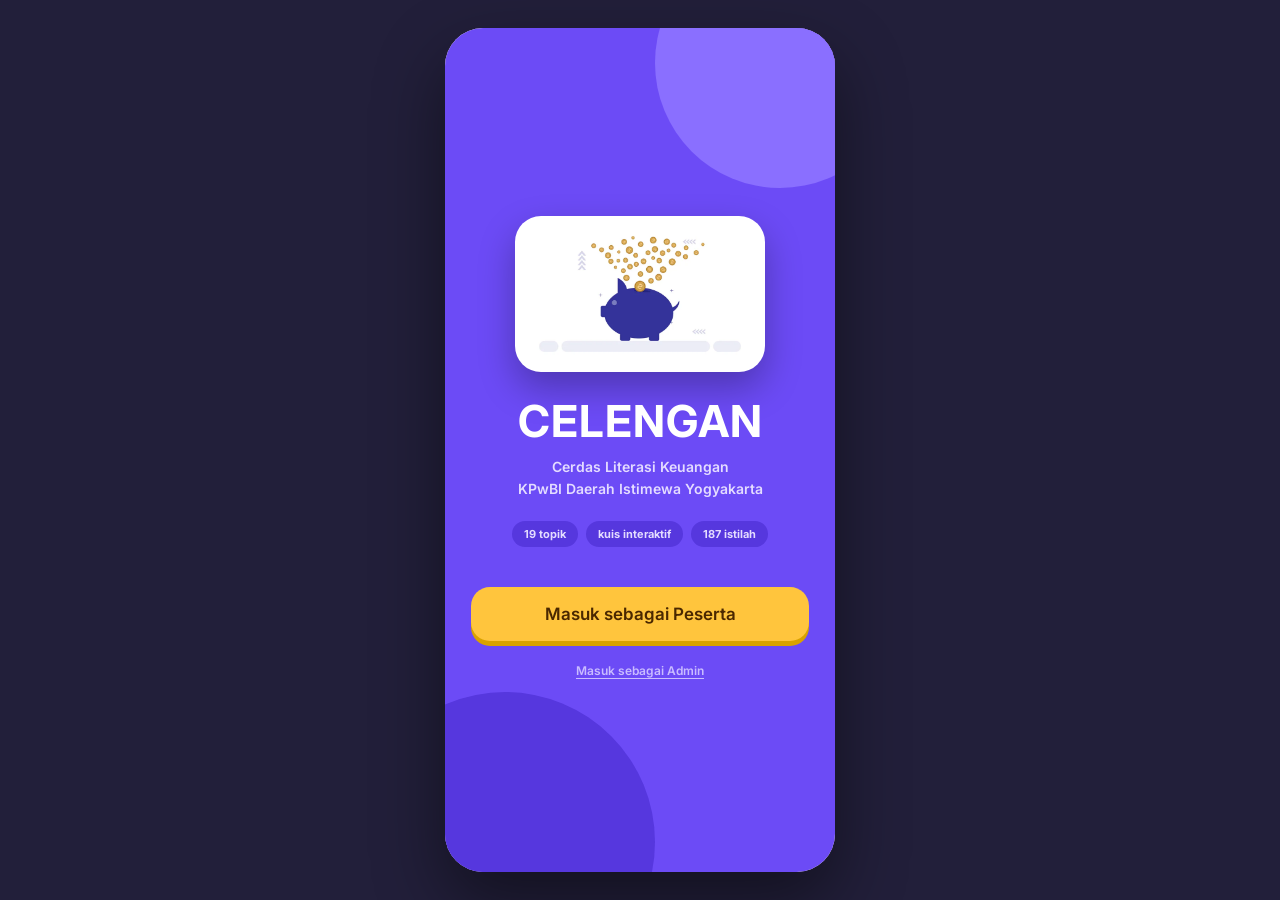
==== commit 1e9b0711: "Add files via upload" ====
--- a/public/index.html
+++ b/public/index.html
@@ -340,6 +340,16 @@
 .mini.soon{background:var(--sand);border-style:dashed;cursor:not-allowed;opacity:.72;filter:grayscale(.6)}
 .mini.soon b{color:var(--muted)}
 .soon-tag{font-size:9px;font-weight:800;letter-spacing:.06em;color:var(--muted);background:#fff;border:1px solid var(--line);border-radius:999px;padding:4px 8px;white-space:nowrap}
+/* spin wheel undian */
+.wheel-wrap{position:relative;width:min(280px,100%);aspect-ratio:1;margin:20px auto 0}
+.wheel{width:100%;height:100%;display:block;border-radius:50%;box-shadow:0 0 0 4px #3A3859,0 10px 30px rgba(0,0,0,.35)}
+.wheel-pin{position:absolute;top:-10px;left:50%;transform:translateX(-50%);width:0;height:0;border-left:14px solid transparent;border-right:14px solid transparent;border-top:26px solid #FFC53D;z-index:2;filter:drop-shadow(0 2px 2px rgba(0,0,0,.4))}
+.wheel-hub{position:absolute;top:50%;left:50%;transform:translate(-50%,-50%);width:74px;height:74px;border-radius:50%;background:#15142A;color:#FFC53D;font-weight:800;font-size:13px;letter-spacing:.06em;border:4px solid #FFC53D;z-index:2}
+.wheel-hub:disabled{color:#6B6A85;border-color:#3A3859}
+.wheel-name{margin-top:16px;padding:12px 14px;border-radius:16px;background:#15142A;text-align:center;display:flex;flex-direction:column;gap:4px}
+.wheel-name b{font-family:Inter,system-ui,sans-serif;font-size:17px;color:#fff;min-height:22px}
+.win-pop{text-align:center}
+.win-pop .big{font-family:Inter,system-ui,sans-serif;font-size:22px;font-weight:700;margin-top:6px;line-height:1.3}
 /* ===== v7: versi deploy ===== */
 .busy{position:absolute;inset:0;z-index:60;display:none;align-items:center;justify-content:center;background:rgba(255,247,236,.55)}
 .busy.on{display:flex}
@@ -499,6 +509,7 @@
 <section class="screen" id="admin-peserta" style="background:#15142A;color:#fff"></section>
 <section class="screen" id="admin-soal" style="background:#15142A;color:#fff"></section>
 <section class="screen" id="admin-saran" style="background:#15142A;color:#fff"></section>
+<section class="screen" id="admin-undian" style="background:#15142A;color:#fff"></section>
 <div class="modal" id="modal"><div class="sheet" id="sheet"></div></div>
 <div class="toast" id="toast" role="status" aria-live="polite"></div>
 <div class="busy" id="busy" aria-hidden="true"><i></i></div>
@@ -1949,7 +1960,22 @@
 
 function catOf(t){ return (S.cfg.topik_kategori || {})[t.id] || t.cat; }
 function vis(){ var h = S.cfg.topik_sembunyi || []; return TOPICS.filter(function(t){ return h.indexOf(t.id) < 0; }); }
-function doneLv(){ return (S.hasil[1]?1:0) + (S.hasil[2]?1:0); }
+/* level yang ditampilkan ke peserta: level yang sedang dibuka admin, plus level yang sudah pernah dikerjakan */
+var LEVELS = [1,2];
+function shownLv(){ return LEVELS.filter(function(n){ return !!S.cfg.buka[n] || !!S.hasil[n]; }); }
+function doneLv(){ return shownLv().filter(function(n){ return S.hasil[n]; }).length; }
+function kuisSub(){
+  var L = shownLv(), d = doneLv();
+  if(!L.length) return 'Belum dibuka';
+  if(L.length === 1) return lvName(L[0])+' &middot; '+(d ? 'sudah dikerjakan' : 'belum dikerjakan');
+  return L.length+' level &middot; '+d+'/'+L.length+' dikerjakan';
+}
+function riwayatSub(){
+  var L = shownLv(), d = doneLv();
+  if(!L.length) return 'Belum ada kuis';
+  if(L.length === 1) return d ? 'Skor '+S.hasil[L[0]].skor : 'Belum ada riwayat';
+  return d+' dari '+L.length+' level selesai';
+}
 function lvName(n){ return 'Kuis Level '+n; }
 function lvDesc(n){ return n===1 ? 'Soal campuran: keranjang, pilihan ganda, benar atau salah, hitung cepat' : 'Pilih keputusan terbaik dari studi kasus sehari-hari'; }
 function lvCount(n){ return n===1 ? S.cfg.n1 : S.cfg.n2; }
@@ -2071,7 +2097,7 @@
     '<div><div style="font-family:Inter,sans-serif;font-size:44px;font-weight:700;color:#fff;letter-spacing:1px">CELENGAN</div>'+
     '<div style="margin-top:8px;font-size:14px;font-weight:600;color:#E4DCFF;line-height:1.55">Cerdas Literasi Keuangan<br>KPwBI Daerah Istimewa Yogyakarta</div></div>'+
     '<div style="display:flex;gap:8px;flex-wrap:wrap;justify-content:center">'+
-      '<span class="chip" style="background:#5637DE;color:#E4DCFF">'+TOPICS.length+' topik</span><span class="chip" style="background:#5637DE;color:#E4DCFF">2 level kuis</span><span class="chip" style="background:#5637DE;color:#E4DCFF">'+GLOSS.length+' istilah</span></div>'+
+      '<span class="chip" style="background:#5637DE;color:#E4DCFF">'+TOPICS.length+' topik</span><span class="chip" style="background:#5637DE;color:#E4DCFF">kuis interaktif</span><span class="chip" style="background:#5637DE;color:#E4DCFF">'+GLOSS.length+' istilah</span></div>'+
     (API.REMOTE ? '' : '<span class="demo-chip">MODE DEMO &middot; DATA HANYA DI BROWSER INI</span>')+
   '</div>'+
   '<div style="position:relative;width:100%;margin-top:40px">'+
@@ -2173,10 +2199,10 @@
       '<button class="menu-card" style="background:var(--green);box-shadow:0 5px 0 var(--green-d)" data-act="tab" data-arg="belajar-topik"><span class="sq" style="background:var(--mint)">'+ic('book','#04372A',26)+'</span>'+
       '<span class="grow"><span style="display:block;font-family:Inter,sans-serif;font-size:21px;font-weight:600;color:#fff">Belajar</span><span style="display:block;margin-top:2px;font-size:12.5px;color:#C8F2E3">'+vis().length+' topik &middot; baca, mitos atau fakta, studi kasus</span></span>'+ic('chev','#fff',22)+'</button>'+
       '<button class="menu-card" style="background:var(--pink);box-shadow:0 5px 0 var(--pink-d)" data-act="tab" data-arg="quiz-level"><span class="sq" style="background:#FF7BAC">'+ic('bars','#fff',26)+'</span>'+
-      '<span class="grow"><span style="display:block;font-family:Inter,sans-serif;font-size:21px;font-weight:600;color:#fff">Kuis</span><span style="display:block;margin-top:2px;font-size:12.5px;color:#FFD6E5">2 level &middot; '+doneLv()+'/2 dikerjakan</span></span>'+ic('chev','#fff',22)+'</button></div>'+
+      '<span class="grow"><span style="display:block;font-family:Inter,sans-serif;font-size:21px;font-weight:600;color:#fff">Kuis</span><span style="display:block;margin-top:2px;font-size:12.5px;color:#FFD6E5">'+kuisSub()+'</span></span>'+ic('chev','#fff',22)+'</button></div>'+
     '<div class="mgrid" style="margin-top:14px">'+
       '<button class="mini" data-go="kamus"><span class="ico" style="background:var(--green-l)">'+ic('dict','#047857',20)+'</span><b>Kamus Istilah</b><span class="s">'+GLOSS.length+' istilah per topik</span></button>'+
-      '<button class="mini" data-act="tab" data-arg="profil"><span class="ico" style="background:var(--yellow-l)">'+ic('bars','#8A4B00',20)+'</span><b>Riwayat Kuis</b><span class="s">'+doneLv()+' dari 2 level selesai</span></button></div>'+
+      '<button class="mini" data-act="tab" data-arg="profil"><span class="ico" style="background:var(--yellow-l)">'+ic('bars','#8A4B00',20)+'</span><b>Riwayat Kuis</b><span class="s">'+riwayatSub()+'</span></button></div>'+
     '<div class="mini-wide" aria-disabled="true"><span class="ico" style="width:38px;height:38px;border-radius:12px;background:#fff;display:flex;align-items:center;justify-content:center">'+ic('calc','#9A98B0',20)+'</span>'+
       '<span class="grow"><b style="font-size:13px;color:var(--muted)">Alat Keuangan</b><span style="display:block;font-size:11px;color:var(--muted);margin-top:2px">Kalkulator keuangan sedang disiapkan</span></span><span class="soon-tag">SEGERA HADIR</span></div>'+
     '<div class="label" style="margin-top:20px">'+(lt?'LANJUTKAN':'MULAI DARI SINI')+'</div>'+
@@ -2340,24 +2366,26 @@
       '<span class="row" style="margin-top:14px;gap:7px;flex-wrap:wrap">'+chips+'</span>'+
       '<span style="display:block;margin-top:12px;padding:12px 14px;border-radius:15px;background:'+(live?colL:'#fff')+';font-size:11.5px;color:'+(live?col:'var(--muted)')+';line-height:1.6">'+inf.note+'</span></button>';
   }
-  var rules = ['Level 1 dan Level 2 bisa dikerjakan kapan saja'+(p?' selama periode kuis':'')+', tidak harus berurutan.',
-    'Setiap level hanya bisa dikerjakan 1 kali. Skor yang muncul pertama kali langsung jadi skor final.',
-    'Semua peserta mendapat paket soal yang sama.',
-    'Level 1: setiap jawaban yang dikunci langsung tersimpan. Keluar di tengah tidak menghitung skor, dan kamu lanjut dari soal berikutnya saat kembali.',
-    'Level 2: keluar di tengah tidak dihitung dan kuis bisa dimulai lagi dari awal.',
-    'Tidak ada batas waktu. Kerjakan dengan tenang.',
-    'Kunci dan pembahasan terbuka setelah jawaban dikumpulkan.'];
-  if(p) rules.push('Peringkat dihitung dari 80% skor kuis dan 20% kecepatan mengumpulkan. Makin awal dikumpulkan dalam periode, makin tinggi nilai kecepatannya.');
+  var L = shownLv(), multi = L.length > 1;
+  var rules = [multi ? L.map(function(n){ return 'Level '+n; }).join(' dan ')+' bisa dikerjakan kapan saja'+(p?' selama periode kuis':'')+', tidak harus berurutan.'
+                     : 'Kuis bisa dikerjakan kapan saja'+(p?' selama periode kuis':'')+'.',
+    (multi ? 'Setiap level hanya bisa dikerjakan 1 kali.' : 'Kuis hanya bisa dikerjakan 1 kali.')+' Skor yang muncul pertama kali langsung jadi skor final.',
+    'Semua peserta mendapat paket soal yang sama.'];
+  if(L.indexOf(1) >= 0) rules.push((multi?'Level 1: s':'S')+'etiap jawaban yang dikunci langsung tersimpan. Keluar di tengah tidak menghitung skor, dan kamu lanjut dari soal berikutnya saat kembali.');
+  if(L.indexOf(2) >= 0) rules.push((multi?'Level 2: k':'K')+'eluar di tengah tidak dihitung dan kuis bisa dimulai lagi dari awal.');
+  rules.push('Tidak ada batas waktu. Kerjakan dengan tenang.', 'Kunci dan pembahasan terbuka setelah jawaban dikumpulkan.');
+  if(p) rules.push('Peringkat dihitung'+(multi?' per level':'')+' dari 80% skor kuis dan 20% kecepatan mengumpulkan. Makin awal dikumpulkan dalam periode, makin tinggi nilai kecepatannya.');
+  var COL = {1:['var(--pink)','var(--pink-l)'], 2:['var(--purple)','var(--purple-l)']};
   return '<div class="qhead"><div style="position:relative;max-width:190px"><button class="icon-btn back-on-head" data-act="tab" data-arg="beranda" aria-label="Kembali ke beranda">'+ic('back','#fff',20)+'</button><h1 style="font-size:26px;color:#fff">Kuis</h1>'+
     '<p style="margin:4px 0 0;font-size:12.5px;color:#FFD6E5;line-height:1.5">Semua soal bersumber dari materi utama.</p>'+
-    '<span class="chip" style="margin-top:12px;background:rgba(255,255,255,.2);color:#fff">'+doneLv()+'/2 level dikerjakan</span></div>'+
+    '<span class="chip" style="margin-top:12px;background:rgba(255,255,255,.2);color:#fff">'+(multi ? doneLv()+'/'+L.length+' level dikerjakan' : L.length ? (doneLv()?'Sudah dikerjakan':'Belum dikerjakan') : 'Belum dibuka')+'</span></div>'+
     '<div class="qimg"><img src="'+IMG.checklist+'" alt="Ilustrasi daftar periksa"></div></div>'+
   '<div class="body pad" style="padding-top:4px">'+
     (p ? '<div class="period">'+ic('cal','#8A4B00',18)+'<span>Periode kuis <b>'+fmtDay(p.mulai)+'</b> sampai <b>'+fmtDay(p.selesai)+'</b>.'+(p.belum?' Belum dimulai.':p.lewat?' Sudah berakhir.':' Sisa '+p.sisa+' hari.')+'</span></div>' : '')+
-    lvCard(1,'var(--pink)','var(--pink-l)')+lvCard(2,'var(--purple)','var(--purple-l)')+
-    '<div style="width:100%;text-align:left;margin-top:14px;padding:18px;border-radius:24px;background:var(--sand);border:2px dashed #D9CFBF"><div class="row">'+
-      '<span class="avatar" style="width:50px;height:50px;border-radius:17px;background:var(--line)">'+ic('lock','#6B6A85',22)+'</span><span class="grow"><span style="display:block;font-family:Inter,sans-serif;font-size:19px;font-weight:600;color:var(--muted)">Kuis Level 3</span>'+
-      '<span style="display:block;margin-top:2px;font-size:11.5px;color:var(--muted)">'+lvInfo(3).note+'</span></span></div></div>'+
+    (L.length ? L.map(function(n){ return lvCard(n, COL[n][0], COL[n][1]); }).join('')
+      : '<div style="width:100%;text-align:left;margin-top:14px;padding:18px;border-radius:24px;background:var(--sand);border:2px dashed #D9CFBF"><div class="row">'+
+        '<span class="avatar" style="width:50px;height:50px;border-radius:17px;background:var(--line)">'+ic('lock','#6B6A85',22)+'</span><span class="grow"><span style="display:block;font-family:Inter,sans-serif;font-size:19px;font-weight:600;color:var(--muted)">Kuis belum dibuka</span>'+
+        '<span style="display:block;margin-top:2px;font-size:11.5px;color:var(--muted)">Pantau terus, kuis akan dibuka oleh admin.</span></span></div></div>')+
     '<div class="card" style="margin-top:16px;padding:15px 17px"><div class="label">ATURAN MAIN</div><div class="col" style="gap:8px;margin-top:9px;font-size:12px;color:var(--muted);line-height:1.55">'+
     rules.map(function(r,i){ return '<div class="row" style="align-items:flex-start;gap:9px"><b style="color:var(--pink)">'+(i+1)+'.</b><span>'+r+'</span></div>'; }).join('')+'</div></div>'+
     '<div style="height:22px"></div></div>'+tabbar('quiz-level');
@@ -2593,16 +2621,16 @@
 
 /* ---------- Profil ---------- */
 R['profil'] = function(){
-  var u = S.user, done = [1,2].filter(function(n){ return S.hasil[n]; });
+  var u = S.user, LV = shownLv(), done = LV.filter(function(n){ return S.hasil[n]; });
   var avg = done.length ? Math.round(done.reduce(function(a,n){ return a + S.hasil[n].skor; }, 0) / done.length) : '-';
   return '<div class="head-dk"><div class="row"><button class="icon-btn dk" data-act="tab" data-arg="beranda" aria-label="Kembali ke beranda">'+ic('back','#fff',20)+'</button><h2 class="grow" style="font-size:17px">Profil Saya</h2></div>'+
   '<div class="row" style="margin-top:16px;gap:14px">'+avatar(initials(u.nama),62,'var(--yellow)','#4A2800',20)+'<div class="grow"><div style="font-family:Inter,sans-serif;font-size:19px;font-weight:600">'+esc(u.nama)+'</div>'+
   '<div style="margin-top:2px;font-size:12.5px;color:#A8A5C4">KPwBI Daerah Istimewa Yogyakarta</div><div style="margin-top:7px;display:flex;gap:6px"><span class="chip" style="background:var(--purple);color:#fff">'+u.kategori.toUpperCase()+'</span></div></div></div></div>'+
   '<div class="body pad" style="padding-top:16px"><div class="tgrid" style="gap:10px">'+
-    [[done.length+'/2','Level dikerjakan','var(--pink)'],[avg,'Rata-rata skor','var(--orange)']].map(function(s){
+    [[LV.length>1 ? done.length+'/'+LV.length : (done.length?'Selesai':'Belum'), LV.length>1?'Level dikerjakan':'Status kuis','var(--pink)'],[avg, LV.length>1?'Rata-rata skor':'Skor kuis','var(--orange)']].map(function(s){
       return '<div class="card" style="padding:13px"><b style="display:block;font-family:Inter,sans-serif;font-size:23px;color:'+s[2]+'">'+s[0]+'</b><span style="font-size:11px;color:var(--muted)">'+s[1]+'</span></div>'; }).join('')+'</div>'+
     '<div class="label" style="margin-top:18px">RIWAYAT KUIS</div><div class="col" style="gap:8px;margin-top:10px">'+
-    [1,2].map(function(n){
+    (LV.length?'':'<div style="padding:12px 14px;border-radius:16px;background:var(--sand);border:1px dashed #D9CFBF;font-size:12px;color:var(--muted)">Kuis belum dibuka.</div>')+LV.map(function(n){
       var h = S.hasil[n];
       if(!h) return '<div class="row" style="padding:12px 14px;gap:12px;border-radius:16px;background:var(--sand);border:1px dashed #D9CFBF">'+avatar('L'+n,37,'var(--line)','var(--muted)',12)+'<span class="grow"><b style="font-size:12.5px;color:var(--muted)">'+lvName(n)+'</b><span style="display:block;margin-top:2px;font-size:11px;color:var(--muted)">Belum dikerjakan</span></span></div>';
       return '<button class="card row" style="padding:12px 14px;gap:12px;width:100%;text-align:left" data-act="review" data-arg="'+n+'">'+avatar('L'+n,37,n===1?'var(--pink-l)':'var(--purple-l)',n===1?'var(--pink-d)':'var(--purple-d)',12)+
@@ -2623,28 +2651,71 @@
 function sub(t, mt){ return '<div style="font-size:11px;font-weight:700;color:#A8A5C4;letter-spacing:.06em;margin-top:'+(mt==null?18:mt)+'px">'+t+'</div>'; }
 function aRow(title, desc, act, arg, right){ return '<button class="row" style="width:100%;text-align:left;color:#fff" data-act="'+act+'"'+(arg?' data-arg="'+arg+'"':'')+'><div class="grow"><b style="font-size:13px">'+title+'</b><div style="font-size:11px;color:#A8A5C4;margin-top:2px">'+desc+'</div></div>'+(right||ic('chev','#A8A5C4',18))+'</button>'; }
 function stepper(k, v){ return '<div class="stepper"><button data-act="step" data-arg="'+k+':-1" aria-label="Kurangi">&minus;</button><b>'+v+'</b><button data-act="step" data-arg="'+k+':1" aria-label="Tambah">+</button></div>'; }
+/* level yang ditampilkan di panel admin: hanya level yang sedang dibuka */
+function admLv(){
+  var c = ADM.pengaturan, L = LEVELS.filter(function(n){ return !!c['buka_l'+n]; });
+  if(L.length) return L;
+  L = LEVELS.filter(function(n){ return ADM.peserta.some(function(p){ return p['l'+n] != null; }); });
+  return L.length ? L : [1];
+}
+/* leaderboard per level: 80% skor level + 20% kecepatan (bila periode diatur) */
+function admPeriode(){
+  var c = ADM.pengaturan; if(!c.periode_mulai || !c.periode_selesai) return null;
+  var m = new Date(String(c.periode_mulai).slice(0,10)+'T00:00:00+07:00').getTime(), s = new Date(String(c.periode_selesai).slice(0,10)+'T00:00:00+07:00').getTime() + 864e5;
+  return s > m ? {m:m, s:s} : null;
+}
+function lbLevel(n){
+  var pr = admPeriode(), rows = [];
+  ADM.peserta.forEach(function(p){
+    var sk = p['l'+n]; if(sk == null) return;
+    var at = p['l'+n+'_at'], k = pr ? Math.max(0, Math.min(100, 100 * (pr.s - new Date(at).getTime()) / (pr.s - pr.m))) : null;
+    rows.push({nama:p.nama, kategori:p.kategori, level:n, skor:sk, durasi:p['l'+n+'_durasi'], selesai_at:at,
+      kecepatan: k == null ? null : Math.round(k*10)/10, skor_akhir: Math.round((k == null ? sk : 0.8*sk + 0.2*k) * 10) / 10});
+  });
+  rows.sort(function(x, y){ return y.skor_akhir - x.skor_akhir || new Date(x.selesai_at) - new Date(y.selesai_at); });
+  rows.forEach(function(r, i){ r.peringkat = i + 1; });
+  return rows;
+}
+var LBLV = 1;
+function lbCur(){ var L = admLv(); if(L.indexOf(LBLV) < 0) LBLV = L[0]; return LBLV; }
+function lbTabs(){
+  var L = admLv(); if(L.length < 2) return '';
+  return '<div class="tabs2" style="margin-top:10px">'+L.map(function(n){ return '<button class="'+(lbCur()===n?'on':'')+'" data-act="lbTab" data-arg="'+n+'">Level '+n+'</button>'; }).join('')+'</div>';
+}
 function leaderRow(r, i){
   var c = i===0?['var(--yellow)','#4A2800']:i===1?['#C9CDDA','#221F3A']:i===2?['#D9A15C','#3A1F00']:['#3A3859','#A8A5C4'];
   return '<div class="qrow" style="align-items:center">'+avatar(r.peringkat,32,c[0],c[1],10)+
-    '<span class="grow"><b style="font-size:12.5px;display:block">'+esc(r.nama)+'</b><span style="font-size:10.5px;color:#A8A5C4">'+r.kategori+' &middot; L1 '+r.l1+' &middot; L2 '+r.l2+(r.kecepatan!=null?' &middot; kecepatan '+fmtNum(r.kecepatan):'')+'</span></span>'+
+    '<span class="grow"><b style="font-size:12.5px;display:block">'+esc(r.nama)+'</b><span style="font-size:10.5px;color:#A8A5C4">'+r.kategori+' &middot; skor '+r.skor+(r.kecepatan!=null?' &middot; kecepatan '+fmtNum(r.kecepatan):'')+' &middot; '+fmtDate(r.selesai_at,true)+'</span></span>'+
     '<b style="font-family:Inter,sans-serif;font-size:16px;color:'+(i<3?'var(--mint)':'#fff')+'">'+fmtNum(Number(r.skor_akhir).toFixed(1))+'</b></div>';
 }
+function lbNote(n){
+  return admPeriode() ? 'Skor akhir = 80% skor Level '+n+' + 20% kecepatan mengumpulkan dalam periode. Skor sama, yang lebih dulu selesai unggul.'
+                      : 'Periode kuis belum diatur, jadi peringkat memakai skor Level '+n+' saja. Skor sama, yang lebih dulu selesai unggul.';
+}
 function admStats(){
-  var p = ADM.peserta, n = p.length || 1;
+  var p = ADM.peserta, n = p.length || 1, L = admLv();
+  function ikut(x){ return L.some(function(l){ return x['l'+l] != null; }); }
   function avg(k){ var l = p.filter(function(x){ return x[k]!=null; }); return l.length ? Math.round(l.reduce(function(a,x){ return a+x[k]; },0)/l.length) : '-'; }
-  function part(cat){ var l = p.filter(function(x){ return x.kategori===cat; }); if(!l.length) return 0; return Math.round(100*l.filter(function(x){ return x.l1!=null || x.l2!=null; }).length/l.length); }
-  return {l1:p.filter(function(x){ return x.l1!=null; }).length, l2:p.filter(function(x){ return x.l2!=null; }).length,
-    both:p.filter(function(x){ return x.l1!=null && x.l2!=null; }).length, avg1:avg('l1'), avg2:avg('l2'),
-    part:Math.round(100*p.filter(function(x){ return x.l1!=null || x.l2!=null; }).length/n), org:part('Organik'), non:part('Non-Organik')};
-}
+  function part(cat){ var l = p.filter(function(x){ return x.kategori===cat; }); if(!l.length) return 0; return Math.round(100*l.filter(ikut).length/l.length); }
+  var st = {ikut:p.filter(ikut).length, semua:p.filter(function(x){ return L.every(function(l){ return x['l'+l] != null; }); }).length,
+    part:Math.round(100*p.filter(ikut).length/n), org:part('Organik'), non:part('Non-Organik')};
+  LEVELS.forEach(function(l){ st['l'+l] = p.filter(function(x){ return x['l'+l]!=null; }).length; st['avg'+l] = avg('l'+l); });
+  return st;
+}
+var LVCOL = {1:'#FF7BAC', 2:'#8A6FFF'};
 R['admin'] = function(){
-  var c = ADM.pengaturan, st = admStats(), lb = ADM.leaderboard;
+  var c = ADM.pengaturan, st = admStats(), L = admLv(), n = lbCur(), lb = lbLevel(n);
+  var top = [[ADM.peserta.length,'Peserta','var(--mint)']].concat(L.map(function(l){ return [st['l'+l], L.length>1?'Selesai L'+l:'Sudah ikut', LVCOL[l]]; }), [[ADM.saran.length,'Saran','var(--yellow)']]);
+  var tiles = L.map(function(l){ return [st['avg'+l], L.length>1?'Rata-rata skor L'+l:'Rata-rata skor', LVCOL[l]]; });
+  if(L.length > 1) tiles.push([st.semua, 'Selesai semua level', 'var(--yellow)']);
+  tiles.push([st.part+'%', 'Partisipasi total', '#8A6FFF']);
+  if(tiles.length % 2) tiles.push([st.ikut, 'Peserta sudah ikut', 'var(--mint)']);
   return '<div style="padding:22px 22px 16px;background:#221F3A;border-radius:0 0 24px 24px"><div class="row">'+
   '<span class="sq" style="width:40px;height:40px;border-radius:13px;background:#3A3859">'+ic('gear','#fff',20)+'</span>'+
   '<div class="grow"><h2 style="font-size:18px;color:#fff">Panel Super Admin</h2><div style="font-size:11.5px;color:#A8A5C4">'+esc(ADM.admin)+(API.REMOTE?'':' &middot; mode demo')+'</div></div>'+
   '<button class="chip" style="background:#3A3859;color:#fff;padding:8px 12px" data-act="admReload">'+ic('refresh','#fff',14)+' Muat ulang</button></div>'+
-  '<div style="display:grid;grid-template-columns:repeat(4,minmax(0,1fr));gap:7px;margin-top:16px">'+
-  [[ADM.peserta.length,'Peserta','var(--mint)'],[st.l1,'Selesai L1','#FF7BAC'],[st.l2,'Selesai L2','#8A6FFF'],[ADM.saran.length,'Saran','var(--yellow)']].map(function(s){
+  '<div style="display:grid;grid-template-columns:repeat('+top.length+',minmax(0,1fr));gap:7px;margin-top:16px">'+
+  top.map(function(s){
     return '<div class="stat" style="background:#15142A;padding:11px 4px"><b style="color:'+s[2]+';font-size:19px">'+s[0]+'</b><span style="color:#A8A5C4;font-size:10px">'+s[1]+'</span></div>'; }).join('')+'</div></div>'+
   '<div class="body pad pb" style="padding-top:0">'+
   sub('PERIODE KUIS')+'<div class="acard" style="margin-top:9px"><div class="cols2" style="display:grid;grid-template-columns:1fr 1fr;gap:9px">'+
@@ -2653,36 +2724,102 @@
     '<p style="margin:10px 0 0;font-size:10.5px;color:#A8A5C4;line-height:1.6">Di luar periode, kuis tertutup. Skor kecepatan: hari pertama 100, akhir periode 0, proporsional. '+(c.periode_mulai&&c.periode_selesai?'':'<b style="color:var(--yellow)">Periode belum diatur, sehingga peringkat sementara hanya memakai skor kuis.</b>')+'</p>'+
     '<button class="btn btn-sm" style="margin-top:12px;background:var(--purple);color:#fff;padding:12px" data-act="savePeriode">Simpan Periode</button></div>'+
   sub('PENGATURAN KUIS')+'<div class="acard" style="margin-top:9px">'+
-    '<div class="row"><div class="grow"><b style="font-size:13px">Jumlah soal Level 1</b><div style="font-size:11px;color:#A8A5C4;margin-top:2px">Dari '+nAktif(ADM.soal_l1)+' soal aktif. Mengubah jumlah membuat paket baru</div></div>'+stepper('n1',c.n1)+'</div>'+
-    '<div class="row" style="margin-top:14px"><div class="grow"><b style="font-size:13px">Jumlah soal Level 2</b><div style="font-size:11px;color:#A8A5C4;margin-top:2px">Dari '+nAktif(ADM.soal_l2)+' kasus aktif. Mengubah jumlah membuat paket baru</div></div>'+stepper('n2',c.n2)+'</div>'+
-    [[1,'buka_l1','Kuis Level 1'],[2,'buka_l2','Kuis Level 2']].map(function(l){
-      return '<div class="row" style="margin-top:14px"><div class="grow"><b style="font-size:13px">'+l[2]+' dibuka</b><div style="font-size:11px;color:#A8A5C4;margin-top:2px">Matikan untuk menutup sementara</div></div><button class="sw'+(c[l[1]]?' on':'')+'" data-act="sw" data-arg="'+l[1]+'" aria-label="Buka '+l[2]+'"><i></i></button></div>'; }).join('')+'</div>'+
+    LEVELS.map(function(l, i){
+      var on = !!c['buka_l'+l];
+      return '<div class="row" style="'+(i?'margin-top:16px;padding-top:14px;border-top:1px solid #2E2C4A':'')+'"><div class="grow"><b style="font-size:13px">Kuis Level '+l+'</b><div style="font-size:11px;color:'+(on?'var(--mint)':'#A8A5C4')+';margin-top:2px">'+(on?'Dibuka untuk peserta':'Ditutup, tidak tampil di aplikasi peserta')+'</div></div><button class="sw'+(on?' on':'')+'" data-act="sw" data-arg="buka_l'+l+'" aria-label="Buka Kuis Level '+l+'"><i></i></button></div>'+
+        (on ? '<div class="row" style="margin-top:12px"><div class="grow"><b style="font-size:12.5px">Jumlah soal</b><div style="font-size:11px;color:#A8A5C4;margin-top:2px">Dari '+nAktif(ADM['soal_l'+l])+' '+(l===1?'soal':'kasus')+' aktif. Mengubah jumlah membuat paket baru</div></div>'+stepper('n'+l,c['n'+l])+'</div>' : '');
+    }).join('')+'</div>'+
   sub('STATISTIK PESERTA')+'<div class="acard" style="margin-top:9px"><div style="display:grid;grid-template-columns:repeat(2,minmax(0,1fr));gap:9px">'+
-    '<div class="stat" style="background:#15142A"><b style="color:var(--mint)">'+st.avg1+'</b><span style="color:#A8A5C4">Rata-rata skor L1</span></div><div class="stat" style="background:#15142A"><b style="color:#FF7BAC">'+st.avg2+'</b><span style="color:#A8A5C4">Rata-rata skor L2</span></div>'+
-    '<div class="stat" style="background:#15142A"><b style="color:var(--yellow)">'+st.both+'</b><span style="color:#A8A5C4">Selesai L1 &amp; L2</span></div><div class="stat" style="background:#15142A"><b style="color:#8A6FFF">'+st.part+'%</b><span style="color:#A8A5C4">Partisipasi total</span></div></div>'+
+    tiles.map(function(t){ return '<div class="stat" style="background:#15142A"><b style="color:'+t[2]+'">'+t[0]+'</b><span style="color:#A8A5C4">'+t[1]+'</span></div>'; }).join('')+'</div>'+
     '<div style="margin-top:12px;font-size:11px;font-weight:700;color:#A8A5C4">PARTISIPASI PER KATEGORI</div>'+
     [['Organik',st.org,'var(--purple)'],['Non-Organik',st.non,'var(--orange-b)']].map(function(r){ return '<div class="row" style="gap:10px;margin-top:8px;font-size:11.5px"><span style="width:84px">'+r[0]+'</span><span class="bar grow" style="background:#15142A;height:8px"><i style="width:'+r[1]+'%;background:'+r[2]+'"></i></span><b>'+r[1]+'%</b></div>'; }).join('')+'</div>'+
-  '<div class="row" style="margin-top:18px"><span class="grow" style="font-size:11px;font-weight:700;color:#A8A5C4;letter-spacing:.06em">LEADERBOARD</span><button class="chip" style="background:var(--purple);color:#fff;padding:7px 13px" data-go="admin-leaderboard">Lihat semua</button></div>'+
-  '<p style="margin:6px 0 0;font-size:10.5px;color:#A8A5C4;line-height:1.6">Skor akhir = 80% rata-rata skor L1 dan L2 + 20% kecepatan mengumpulkan. Skor sama, yang lebih dulu selesai unggul.</p><div class="col" style="gap:8px;margin-top:9px">'+
-    (lb.length ? lb.slice(0,3).map(leaderRow).join('') : '<div style="padding:13px;border-radius:14px;border:1px dashed #3A3859;font-size:11.5px;color:#A8A5C4;text-align:center">Belum ada peserta yang menyelesaikan Level 1 dan Level 2.</div>')+'</div>'+
+  '<div class="row" style="margin-top:18px"><span class="grow" style="font-size:11px;font-weight:700;color:#A8A5C4;letter-spacing:.06em">LEADERBOARD'+(L.length>1?'':' LEVEL '+n)+'</span><button class="chip" style="background:var(--purple);color:#fff;padding:7px 13px" data-go="admin-leaderboard">Lihat semua</button></div>'+
+  lbTabs()+
+  '<p style="margin:8px 0 0;font-size:10.5px;color:#A8A5C4;line-height:1.6">'+lbNote(n)+'</p><div class="col" style="gap:8px;margin-top:9px">'+
+    (lb.length ? lb.slice(0,3).map(leaderRow).join('') : '<div style="padding:13px;border-radius:14px;border:1px dashed #3A3859;font-size:11.5px;color:#A8A5C4;text-align:center">Belum ada peserta yang menyelesaikan Kuis Level '+n+'.</div>')+'</div>'+
+  sub('UNDIAN')+'<div class="acard" style="margin-top:9px;display:flex;flex-direction:column;gap:14px">'+
+    aRow('Spin wheel peserta beruntung', undPool().length+' peserta sudah mengisi kuis &middot; '+UND.winners.length+' pemenang terpilih','go','admin-undian',ic('star','#FFC53D',19,'#FFC53D',1))+'</div>'+
   sub('KELOLA')+'<div class="acard" style="margin-top:9px;display:flex;flex-direction:column;gap:14px">'+
     aRow('Bank soal', nAktif(ADM.soal_l1)+' soal Level 1 &middot; '+nAktif(ADM.soal_l2)+' kasus Level 2 aktif','go','admin-soal')+
     aRow('Materi belajar', 'Tampil/sembunyi dan kategori utama/tambahan','go','admin-materi')+
     aRow('Peserta', 'Tambah, reset PIN, buka ulang kesempatan kuis','go','admin-peserta')+
     aRow('Saran peserta', ADM.saran.length+' saran masuk','go','admin-saran')+'</div>'+
   sub('LAPORAN')+'<div class="acard" style="margin-top:9px;display:flex;flex-direction:column;gap:14px">'+
-    aRow('Unduh rekap (Excel)','Rekap peserta, leaderboard, dan saran','export','',ic('download','#34D399',19))+'</div>'+
+    aRow('Unduh rekap (Excel)','Rekap peserta, leaderboard per level, undian, dan saran','export','',ic('download','#34D399',19))+'</div>'+
   sub('AKUN')+'<div class="acard" style="margin-top:9px;display:flex;flex-direction:column;gap:14px">'+
     aRow('Ganti password admin','Minimal 8 karakter','admPass','',ic('key','#A8A5C4',18))+'</div>'+
   '<button class="btn btn-sm" style="margin-top:18px;background:#221F3A;color:#A8A5C4" data-act="adminOut">Keluar dari Panel Admin</button><div style="height:10px"></div></div>';
 };
 R['admin-leaderboard'] = function(){
-  var lb = ADM.leaderboard;
-  return admHead('Leaderboard', lb.length+' peserta sudah menyelesaikan Level 1 &amp; Level 2')+
-  '<div class="row" style="margin-top:14px;padding:13px 15px;border-radius:16px;background:#15142A;gap:10px;align-items:flex-start">'+ic('star','#FFC53D',20,'#FFC53D',1)+
-  '<span style="font-size:11.5px;color:#C9C6E0;line-height:1.6">Skor akhir = <b style="color:#fff">80% skor kuis</b> + <b style="color:#fff">20% kecepatan</b>. Kecepatan dihitung dari tanggal submit tiap level dalam periode kuis, lalu dirata-rata.</span></div></div>'+
+  var n = lbCur(), lb = lbLevel(n);
+  return admHead('Leaderboard Level '+n, lb.length+' peserta sudah menyelesaikan Kuis Level '+n)+
+  lbTabs()+
+  '<div class="row" style="margin-top:12px;padding:13px 15px;border-radius:16px;background:#15142A;gap:10px;align-items:flex-start">'+ic('star','#FFC53D',20,'#FFC53D',1)+
+  '<span style="font-size:11.5px;color:#C9C6E0;line-height:1.6">'+lbNote(n)+'</span></div></div>'+
   '<div class="body pad pb" style="padding-top:16px"><div class="col" style="gap:8px">'+(lb.length?lb.map(leaderRow).join(''):'<div style="padding:13px;border-radius:14px;border:1px dashed #3A3859;font-size:11.5px;color:#A8A5C4;text-align:center">Belum ada data.</div>')+'</div></div>';
 };
+
+/* ---------- Undian peserta beruntung (spin wheel) ---------- */
+var UND = {n:3, excl:0, winners:[], spinning:false, angle:0, cur:''};
+(function(){ try { var x = JSON.parse(LS.get('celengan_undian') || 'null'); if(x){ UND.n = x.n || 3; UND.excl = x.excl || 0; UND.winners = x.winners || []; } } catch(e){} })();
+function undSave(){ LS.set('celengan_undian', JSON.stringify({n:UND.n, excl:UND.excl, winners:UND.winners})); }
+function undPool(){
+  if(!ADM) return [];
+  var L = admLv(), skip = {};
+  if(UND.excl > 0) L.forEach(function(l){ lbLevel(l).slice(0, UND.excl).forEach(function(r){ skip[r.nama] = 1; }); });
+  UND.winners.forEach(function(w){ skip[w.nama] = 1; });
+  return ADM.peserta.filter(function(p){ return !skip[p.nama] && L.some(function(l){ return p['l'+l] != null; }); });
+}
+var WHEEL_COL = ['#6C4BF6','#D6336C','#FFC53D','#34D399','#FF8A3D','#4F32D6','#FF7BAC','#047857'];
+function drawWheel(){
+  var cv = $('wheel'); if(!cv) return;
+  var pool = undPool(), dpr = window.devicePixelRatio || 1, sz = cv.clientWidth || 280;
+  cv.width = sz*dpr; cv.height = sz*dpr;
+  var g = cv.getContext('2d'); g.setTransform(dpr,0,0,dpr,0,0);
+  var r = sz/2, n = Math.max(pool.length, 1), seg = 2*Math.PI/n;
+  g.clearRect(0,0,sz,sz);
+  for(var i=0;i<n;i++){
+    g.beginPath(); g.moveTo(r,r); g.arc(r,r,r-4,i*seg,(i+1)*seg); g.closePath();
+    g.fillStyle = pool.length ? WHEEL_COL[(i + (n%WHEEL_COL.length===1 && i===n-1 ? 1 : 0)) % WHEEL_COL.length] : '#3A3859'; g.fill();
+    if(n > 1 && n <= 60){ g.strokeStyle = 'rgba(21,20,42,.35)'; g.lineWidth = 1; g.stroke(); }
+  }
+  if(pool.length && n <= 24){
+    g.fillStyle = '#fff'; g.font = '600 '+(n<=12?11:9)+'px Inter,system-ui,sans-serif'; g.textAlign = 'right'; g.textBaseline = 'middle';
+    for(var j=0;j<n;j++){ g.save(); g.translate(r,r); g.rotate((j+.5)*seg); var w = String(pool[j].nama).split(' ').filter(Boolean), t = w[0] + (w[1] ? ' '+w[1].charAt(0)+'.' : ''); if(t.length>13) t = t.slice(0,12)+'…'; g.fillText(t, r-14, 0); g.restore(); }
+  }
+  g.beginPath(); g.arc(r,r,r-4,0,2*Math.PI); g.lineWidth = 6; g.strokeStyle = '#15142A'; g.stroke();
+}
+function undName(){
+  var pool = undPool(), n = pool.length; if(!n) return '';
+  /* penunjuk di atas (sudut -90deg); cari segmen yang berada di bawah penunjuk */
+  var a = ((-90 - UND.angle) % 360 + 720) % 360, i = Math.floor(a / (360/n)) % n;
+  return pool[i].nama;
+}
+function setWheelAngle(){ var w = $('wheel'); if(w) w.style.transform = 'rotate('+UND.angle+'deg)'; var t = $('wname'); if(t) t.textContent = undName() || '-'; }
+R['admin-undian'] = function(){
+  var pool = undPool(), L = admLv(), left = UND.n - UND.winners.length, done = left <= 0;
+  return admHead('Undian Peserta Beruntung', 'Diundi acak dari peserta yang sudah mengisi kuis, tanpa melihat nilai')+'</div>'+
+  '<div class="body pad pb" style="padding-top:14px">'+
+  '<div class="acard">'+
+    '<div class="row"><div class="grow"><b style="font-size:13px">Jumlah pemenang</b><div style="font-size:11px;color:#A8A5C4;margin-top:2px">Berapa peserta yang mendapat hadiah undian</div></div>'+
+      '<div class="stepper"><button data-act="undStep" data-arg="n:-1" aria-label="Kurangi">&minus;</button><b>'+UND.n+'</b><button data-act="undStep" data-arg="n:1" aria-label="Tambah">+</button></div></div>'+
+    '<div class="row" style="margin-top:14px"><div class="grow"><b style="font-size:13px">Kecualikan juara leaderboard</b><div style="font-size:11px;color:#A8A5C4;margin-top:2px">'+(UND.excl?(UND.excl===1?'Peringkat 1':'Peringkat 1 sampai '+UND.excl)+(L.length>1?' tiap level':'')+' tidak ikut diundi':'Semua peserta yang sudah mengisi ikut diundi')+'</div></div>'+
+      '<div class="stepper"><button data-act="undStep" data-arg="excl:-1" aria-label="Kurangi">&minus;</button><b>'+UND.excl+'</b><button data-act="undStep" data-arg="excl:1" aria-label="Tambah">+</button></div></div>'+
+    '<p style="margin:12px 0 0;font-size:10.5px;color:#A8A5C4;line-height:1.6">Peserta yang ikut: sudah mengumpulkan '+(L.length>1?L.map(function(l){ return 'Level '+l; }).join(' atau '):'Kuis Level '+L[0])+'. Pemenang yang sudah terpilih tidak bisa terpilih lagi.</p></div>'+
+  '<div class="wheel-wrap"><div class="wheel-pin"></div><canvas id="wheel" class="wheel" style="transform:rotate('+UND.angle+'deg)"></canvas><button class="wheel-hub" data-act="spin" aria-label="Putar roda"'+(done||!pool.length?' disabled':'')+'>PUTAR</button></div>'+
+  '<div class="wheel-name"><span style="font-size:10.5px;color:#A8A5C4;letter-spacing:.06em;font-weight:700">'+(UND.winners.length?'PEMENANG TERAKHIR':'SIAP DIUNDI')+'</span><b id="wname">'+(UND.winners.length?esc(UND.winners[UND.winners.length-1].nama):'Tekan PUTAR untuk mengundi')+'</b></div>'+
+  '<button class="btn" style="margin-top:12px;background:var(--yellow);color:#4A2800'+(done||!pool.length?';opacity:.5':'')+'" data-act="spin"'+(done||!pool.length?' disabled':'')+'>'+
+    (done ? 'Semua pemenang sudah terpilih' : !pool.length ? 'Belum ada peserta yang bisa diundi' : 'Putar untuk pemenang ke-'+(UND.winners.length+1)+' dari '+UND.n)+'</button>'+
+  '<div style="margin-top:6px;font-size:11px;color:#A8A5C4;text-align:center">'+pool.length+' peserta di dalam roda</div>'+
+  '<div class="row" style="margin-top:18px"><span class="grow" style="font-size:11px;font-weight:700;color:#A8A5C4;letter-spacing:.06em">PEMENANG ('+UND.winners.length+'/'+UND.n+')</span>'+
+    (UND.winners.length?'<button class="chip" style="background:#3A3859;color:#fff;padding:7px 12px" data-act="undCopy">Salin</button><button class="chip" style="background:#5A3A3A;color:#FFB4A0;padding:7px 12px;margin-left:6px" data-act="undReset">Ulang</button>':'')+'</div>'+
+  '<div class="col" style="gap:8px;margin-top:9px">'+
+    (UND.winners.length ? UND.winners.map(function(w, i){ return '<div class="qrow" style="align-items:center">'+avatar(i+1,32,'var(--yellow)','#4A2800',10)+'<span class="grow"><b style="font-size:12.5px;display:block">'+esc(w.nama)+'</b><span style="font-size:10.5px;color:#A8A5C4">'+esc(w.kategori)+' &middot; diundi '+fmtDate(w.at,true)+'</span></span>'+ic('star','#FFC53D',18,'#FFC53D',1)+'</div>'; }).join('')
+      : '<div style="padding:13px;border-radius:14px;border:1px dashed #3A3859;font-size:11.5px;color:#A8A5C4;text-align:center">Belum ada pemenang. Tekan Putar untuk mulai mengundi.</div>')+'</div>'+
+  '<p style="margin:12px 0 0;font-size:10.5px;color:#A8A5C4;line-height:1.6">Hasil undian tersimpan di browser ini dan ikut di file rekap Excel. Simpan tangkapan layar sebagai dokumentasi.</p>'+
+  '<div style="height:10px"></div></div>';
+};
+AFTER['admin-undian'] = function(){ drawWheel(); };
 R['admin-materi'] = function(){
   var h = ADM.pengaturan.topik_sembunyi || [], k = ADM.pengaturan.topik_kategori || {};
   return admHead('Materi Belajar','Ketuk label untuk ubah utama/tambahan')+'</div>'+
@@ -2693,11 +2830,11 @@
 };
 function pList(){
   var q = S.pq.toLowerCase();
-  var l = ADM.peserta.filter(function(r){ return (S.pf==='Semua' || r.kategori===S.pf || (S.pf==='Belum ikut' && r.l1==null && r.l2==null)) && (!q || r.nama.toLowerCase().indexOf(q)>=0); });
+  var l = ADM.peserta.filter(function(r){ return (S.pf==='Semua' || r.kategori===S.pf || (S.pf==='Belum ikut' && admLv().every(function(l){ return r['l'+l]==null; }))) && (!q || r.nama.toLowerCase().indexOf(q)>=0); });
   if(!l.length) return '<div style="padding:14px;border-radius:14px;border:1px dashed #3A3859;font-size:11.5px;color:#A8A5C4;text-align:center">Tidak ada peserta yang cocok.</div>';
   function chip(lv, v){ return '<span class="lv-chip" style="background:'+(v!=null?(lv===1?'#5C1F3A':'#3A2A7A'):'#2A2845')+';color:'+(v!=null?'#fff':'#6B6A85')+'">L'+lv+' '+(v!=null?v:'-')+'</span>'; }
   return '<div style="font-size:11px;color:#A8A5C4;margin-bottom:2px">'+l.length+' peserta</div>'+l.map(function(r){ return '<div class="adm-row">'+avatar(initials(r.nama),38,r.kategori==='Organik'?'var(--purple)':'var(--orange-b)','#fff',12)+
-    '<span class="grow"><b style="font-size:12.5px;display:block">'+esc(r.nama)+'</b><span style="display:flex;gap:5px;margin-top:4px;align-items:center;flex-wrap:wrap">'+chip(1,r.l1)+chip(2,r.l2)+'<span style="font-size:10px;color:#A8A5C4">'+r.kategori+(r.pin_default?' &middot; PIN awal':'')+'</span></span></span>'+
+    '<span class="grow"><b style="font-size:12.5px;display:block">'+esc(r.nama)+'</b><span style="display:flex;gap:5px;margin-top:4px;align-items:center;flex-wrap:wrap">'+admLv().map(function(l){ return chip(l, r['l'+l]); }).join('')+'<span style="font-size:10px;color:#A8A5C4">'+r.kategori+(r.pin_default?' &middot; PIN awal':'')+'</span></span></span>'+
     '<button class="chip" style="background:#3A3859;color:#fff;flex:0 0 auto" data-act="pMenu" data-arg="'+esc(r.nama)+'">Kelola</button></div>'; }).join('');
 }
 R['admin-peserta'] = function(){
@@ -2790,21 +2927,26 @@
     s.onload = function(){ window.XLSX ? res(window.XLSX) : rej(new Error('x')); }; s.onerror = rej; document.head.appendChild(s); });
 }
 function exportRows(){
-  var rekap = [['Nama','Kategori','Skor L1','Tanggal L1','Durasi L1 (menit)','Skor L2','Tanggal L2','Durasi L2 (menit)','Status']].concat(ADM.peserta.map(function(p){
-    return [p.nama, p.kategori, p.l1, p.l1_at?fmtDate(p.l1_at,true):'', p.l1_durasi!=null?Math.round(p.l1_durasi/6)/10:'', p.l2, p.l2_at?fmtDate(p.l2_at,true):'', p.l2_durasi!=null?Math.round(p.l2_durasi/6)/10:'',
-      p.l1!=null&&p.l2!=null?'Selesai L1 & L2':p.l1!=null||p.l2!=null?'Sebagian':'Belum ikut']; }));
-  var lb = [['Peringkat','Nama','Kategori','Skor L1','Skor L2','Kecepatan','Skor Akhir','Selesai']].concat(ADM.leaderboard.map(function(r){
-    return [r.peringkat, r.nama, r.kategori, r.l1, r.l2, r.kecepatan, r.skor_akhir, fmtDate(r.selesai_at,true)]; }));
+  var L = admLv();
+  var head = ['Nama','Kategori']; L.forEach(function(l){ head.push('Skor L'+l, 'Tanggal L'+l, 'Durasi L'+l+' (menit)'); }); head.push('Status');
+  var rekap = [head].concat(ADM.peserta.map(function(p){
+    var row = [p.nama, p.kategori], d = 0;
+    L.forEach(function(l){ var v = p['l'+l]; if(v!=null) d++; row.push(v, p['l'+l+'_at']?fmtDate(p['l'+l+'_at'],true):'', p['l'+l+'_durasi']!=null?Math.round(p['l'+l+'_durasi']/6)/10:''); });
+    row.push(d === 0 ? 'Belum ikut' : d === L.length ? (L.length>1?'Selesai semua level':'Sudah ikut') : 'Sebagian'); return row; }));
+  var lbs = L.map(function(l){ return ['Leaderboard L'+l, [['Peringkat','Nama','Kategori','Skor L'+l,'Kecepatan','Skor Akhir','Dikumpulkan']].concat(lbLevel(l).map(function(r){
+    return [r.peringkat, r.nama, r.kategori, r.skor, r.kecepatan, r.skor_akhir, fmtDate(r.selesai_at,true)]; }))]; });
+  var und = [['No','Nama','Kategori','Waktu Undian']].concat(UND.winners.map(function(w, i){ return [i+1, w.nama, w.kategori, fmtDate(w.at,true)]; }));
   var sr = [['Tanggal','Nama','Kategori','Konteks','Rating','Saran']].concat(ADM.saran.map(function(s){ return [fmtDate(s.dibuat,true), s.nama, s.kategori, s.konteks, s.rating, s.isi]; }));
-  return {rekap:rekap, lb:lb, saran:sr};
-}
+  return {sheets:[['Rekap Peserta',rekap]].concat(lbs, UND.winners.length ? [['Undian',und]] : [], [['Saran',sr]]), rekap:rekap};
+}
+function fallbackCopy(t){ var x = document.createElement('textarea'); x.value = t; x.style.position = 'fixed'; x.style.opacity = '0'; document.body.appendChild(x); x.select(); try { document.execCommand('copy'); } catch(e){} x.remove(); }
 function download(name, blob){ var a = document.createElement('a'); a.href = URL.createObjectURL(blob); a.download = name; document.body.appendChild(a); a.click(); setTimeout(function(){ URL.revokeObjectURL(a.href); a.remove(); }, 500); }
 function doExport(){
   var d = exportRows(), stamp = new Date().toISOString().slice(0,10);
   busy(true);
   loadXLSX().then(function(X){
     var wb = X.utils.book_new();
-    [['Rekap Peserta',d.rekap],['Leaderboard',d.lb],['Saran',d.saran]].forEach(function(s){ var ws = X.utils.aoa_to_sheet(s[1]); ws['!cols'] = s[1][0].map(function(h,i){ return {wch: i===0 && s[0]!=='Leaderboard' ? 28 : Math.max(12, String(h).length+2)}; }); X.utils.book_append_sheet(wb, ws, s[0]); });
+    d.sheets.forEach(function(s){ var ws = X.utils.aoa_to_sheet(s[1]); ws['!cols'] = s[1][0].map(function(h,i){ return {wch: (h==='Nama' || (i===0 && s[0]==='Rekap Peserta')) ? 30 : Math.max(12, String(h).length+2)}; }); X.utils.book_append_sheet(wb, ws, s[0]); });
     X.writeFile(wb, 'Rekap_CELENGAN_'+stamp+'.xlsx'); busy(false); toast('Rekap Excel diunduh.');
   }, function(){
     busy(false);
@@ -2976,7 +3118,54 @@
     if(v === c[k]){ toast('Batas '+(d>0?'maksimal (jumlah soal aktif)':'minimal')+' tercapai.'); return; }
     var patch = {}; patch[k] = v; admDo(API.adminAtur(ATOK, patch));
   },
-  sw: function(el, a){ var v = !ADM.pengaturan[a], patch = {}; patch[a] = v; admDo(API.adminAtur(ATOK, patch), (a==='buka_l1'?'Level 1':'Level 2')+(v?' dibuka':' ditutup')+' untuk peserta.'); },
+  lbTab: function(el, a){ LBLV = +a; refresh(); },
+  undStep: function(el, a){
+    if(UND.spinning) return;
+    var p = a.split(':'), k = p[0], d = +p[1];
+    if(k === 'n'){ var mx = UND.winners.length + undPool().length; var v = Math.max(Math.max(1, UND.winners.length), Math.min(Math.max(mx,1), UND.n + d)); if(v === UND.n){ toast(d>0?'Jumlah pemenang tidak bisa melebihi peserta yang ikut.':'Batas minimal tercapai.'); return; } UND.n = v; }
+    else { var e = Math.max(0, Math.min(10, UND.excl + d)); if(e === UND.excl) return; UND.excl = e; UND.angle = 0; }
+    undSave(); refresh();
+  },
+  spin: function(){
+    if(UND.spinning) return;
+    var pool = undPool(), n = pool.length;
+    if(!n){ toast('Belum ada peserta yang bisa diundi.'); return; }
+    if(UND.winners.length >= UND.n){ toast('Semua pemenang sudah terpilih.'); return; }
+    var buf = new Uint32Array(1), idx;
+    if(window.crypto && crypto.getRandomValues){ crypto.getRandomValues(buf); idx = buf[0] % n; } else idx = Math.floor(Math.random()*n);
+    var seg = 360/n, off = (0.15 + 0.7*Math.random()) * seg;
+    /* sudut akhir agar segmen idx tepat di bawah penunjuk (atas, -90deg) */
+    var base = ((-90 - (idx*seg + off)) % 360 + 360) % 360;
+    var start = UND.angle, cur = ((start % 360) + 360) % 360;
+    var target = start - cur + 360*6 + base; if(target - start < 360*5) target += 360;
+    var dur = 5200, t0 = null; UND.spinning = true;
+    var hub = document.querySelectorAll('[data-act=spin]'); Array.prototype.forEach.call(hub, function(b){ b.disabled = true; });
+    var lbl = document.querySelector('.wheel-name span'); if(lbl) lbl.textContent = 'MEMUTAR...';
+    function ease(t){ return 1 - Math.pow(1 - t, 4); }
+    function step(ts){
+      if(t0 == null) t0 = ts;
+      var t = Math.min(1, (ts - t0) / dur);
+      UND.angle = start + (target - start) * ease(t); setWheelAngle();
+      if(t < 1){ requestAnimationFrame(step); return; }
+      UND.angle = target % 360; UND.spinning = false;
+      var w = pool[idx]; UND.winners.push({nama:w.nama, kategori:w.kategori, at:new Date().toISOString()}); undSave();
+      UND.angle = 0; refresh();
+      openSheet('<div class="win-pop"><div style="font-size:40px">&#127881;</div><div class="label" style="color:#A8A5C4;margin-top:4px">PEMENANG KE-'+UND.winners.length+'</div><div class="big">'+esc(w.nama)+'</div><div style="margin-top:4px;font-size:12px;color:#A8A5C4">'+esc(w.kategori)+'</div>'+
+        '<button class="btn btn-sm" style="margin-top:18px;background:var(--yellow);color:#4A2800" data-act="closeSheet">'+(UND.winners.length < UND.n ? 'Lanjut undi pemenang berikutnya' : 'Selesai')+'</button></div>', true);
+    }
+    requestAnimationFrame(step);
+  },
+  undCopy: function(){
+    var t = 'Pemenang Undian CELENGAN DIY\n' + UND.winners.map(function(w, i){ return (i+1)+'. '+w.nama+' ('+w.kategori+')'; }).join('\n');
+    function ok(){ toast('Daftar pemenang disalin.'); }
+    if(navigator.clipboard && navigator.clipboard.writeText) navigator.clipboard.writeText(t).then(ok, function(){ fallbackCopy(t); ok(); }); else { fallbackCopy(t); ok(); }
+  },
+  undReset: function(){
+    openSheet('<h2 style="font-size:19px">Ulang undian?</h2><p style="font-size:13px;color:#A8A5C4;line-height:1.6">Daftar '+UND.winners.length+' pemenang saat ini akan dihapus dari browser ini dan semua peserta kembali masuk ke roda.</p>'+
+      '<div class="col" style="gap:10px;margin-top:14px"><button class="btn btn-sm" style="background:#C2410C;color:#fff" data-act="doUndReset">Ya, ulang undian</button><button class="btn btn-sm" style="background:#3A3859;color:#fff" data-act="closeSheet">Batal</button></div>', true);
+  },
+  doUndReset: function(){ UND.winners = []; UND.angle = 0; undSave(); closeSheet(); refresh(); toast('Undian diulang dari awal.'); },
+  sw: function(el, a){ var v = !ADM.pengaturan[a], patch = {}; patch[a] = v; admDo(API.adminAtur(ATOK, patch), 'Kuis Level '+a.slice(-1)+(v?' dibuka untuk peserta.':' ditutup dan disembunyikan dari peserta.')); },
   toggleVis: function(el, a){
     var h = (ADM.pengaturan.topik_sembunyi || []).slice(), i = h.indexOf(a);
     if(i < 0){ if(TOPICS.length - h.length <= 1){ toast('Minimal satu topik harus tampil.'); return; } h.push(a); } else h.splice(i,1);
@@ -2991,7 +3180,7 @@
   pMenu: function(el, nama){
     var r = ADM.peserta.filter(function(x){ return x.nama===nama; })[0]; if(!r) return;
     var e = esc(nama);
-    openSheet('<div class="label" style="color:#A8A5C4">KELOLA PESERTA</div><h2 style="font-size:19px;margin-top:4px">'+e+'</h2><p style="margin:4px 0 0;font-size:12px;color:#A8A5C4">'+r.kategori+' &middot; L1: '+(r.l1!=null?r.l1+' ('+fmtDate(r.l1_at,true)+')':'belum')+' &middot; L2: '+(r.l2!=null?r.l2+' ('+fmtDate(r.l2_at,true)+')':'belum')+'</p>'+
+    openSheet('<div class="label" style="color:#A8A5C4">KELOLA PESERTA</div><h2 style="font-size:19px;margin-top:4px">'+e+'</h2><p style="margin:4px 0 0;font-size:12px;color:#A8A5C4">'+r.kategori+admLv().map(function(l){ return ' &middot; L'+l+': '+(r['l'+l]!=null?r['l'+l]+' ('+fmtDate(r['l'+l+'_at'],true)+')':'belum'); }).join('')+'</p>'+
       '<div class="col" style="gap:9px;margin-top:16px">'+
       '<button class="btn btn-sm" style="background:#3A3859;color:#fff" data-act="resetPin" data-arg="'+e+'">Reset PIN ke 1234</button>'+
       (r.l1!=null?'<button class="btn btn-sm" style="background:#5C1F3A;color:#fff" data-act="reopen" data-arg="'+e+'|1">Buka ulang Kuis Level 1</button>':'')+
